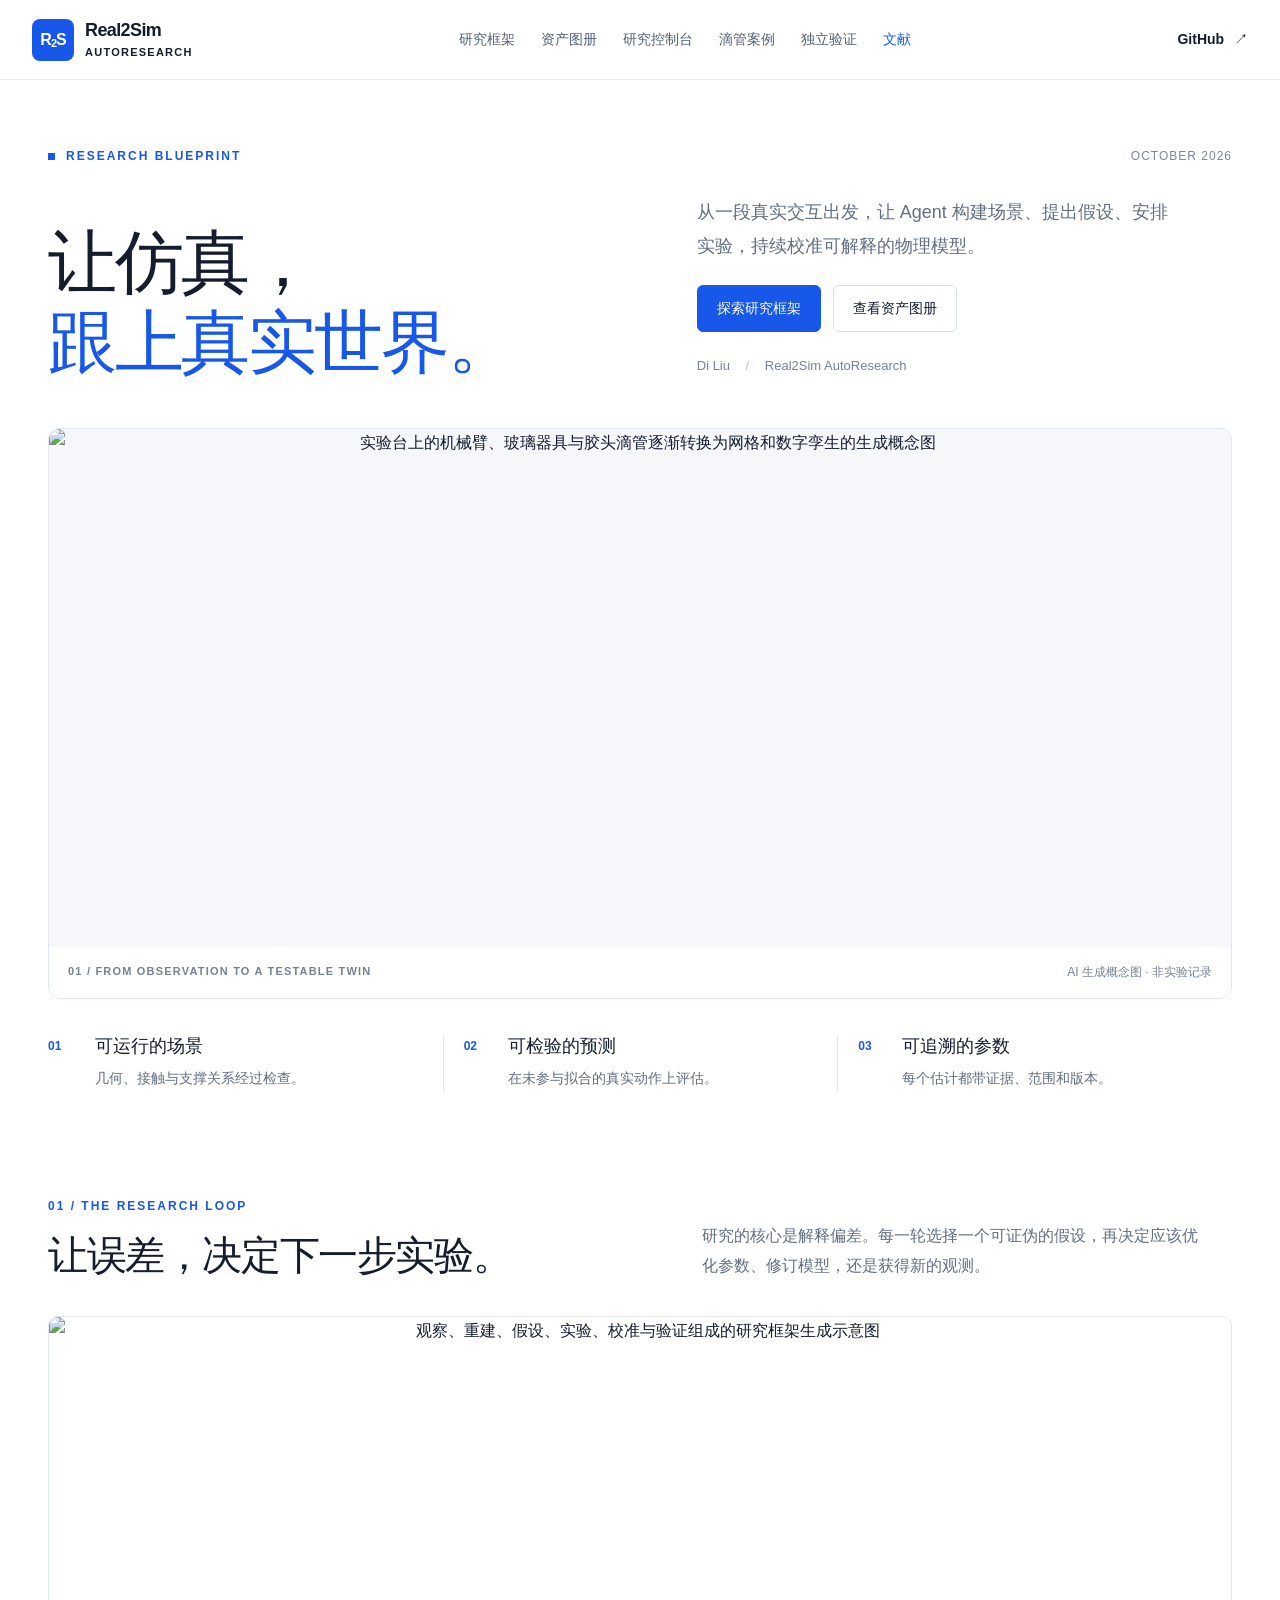
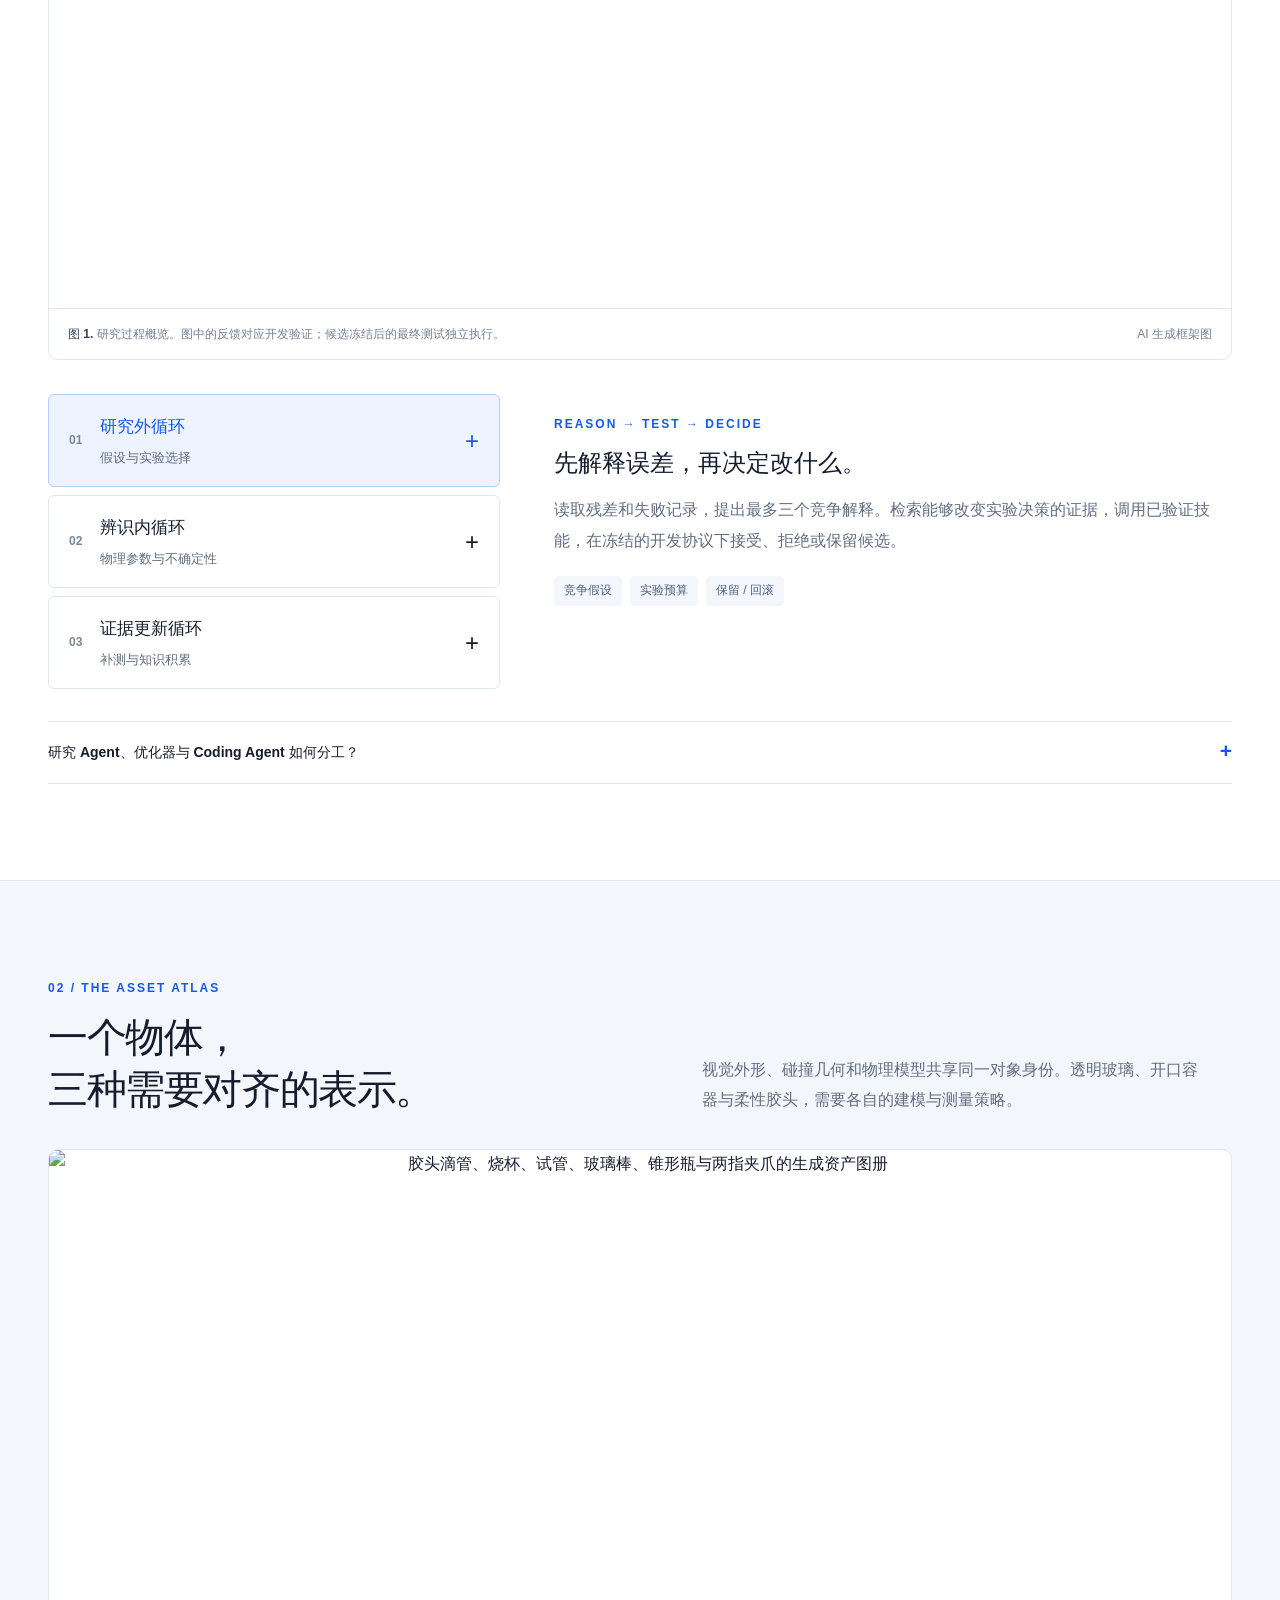
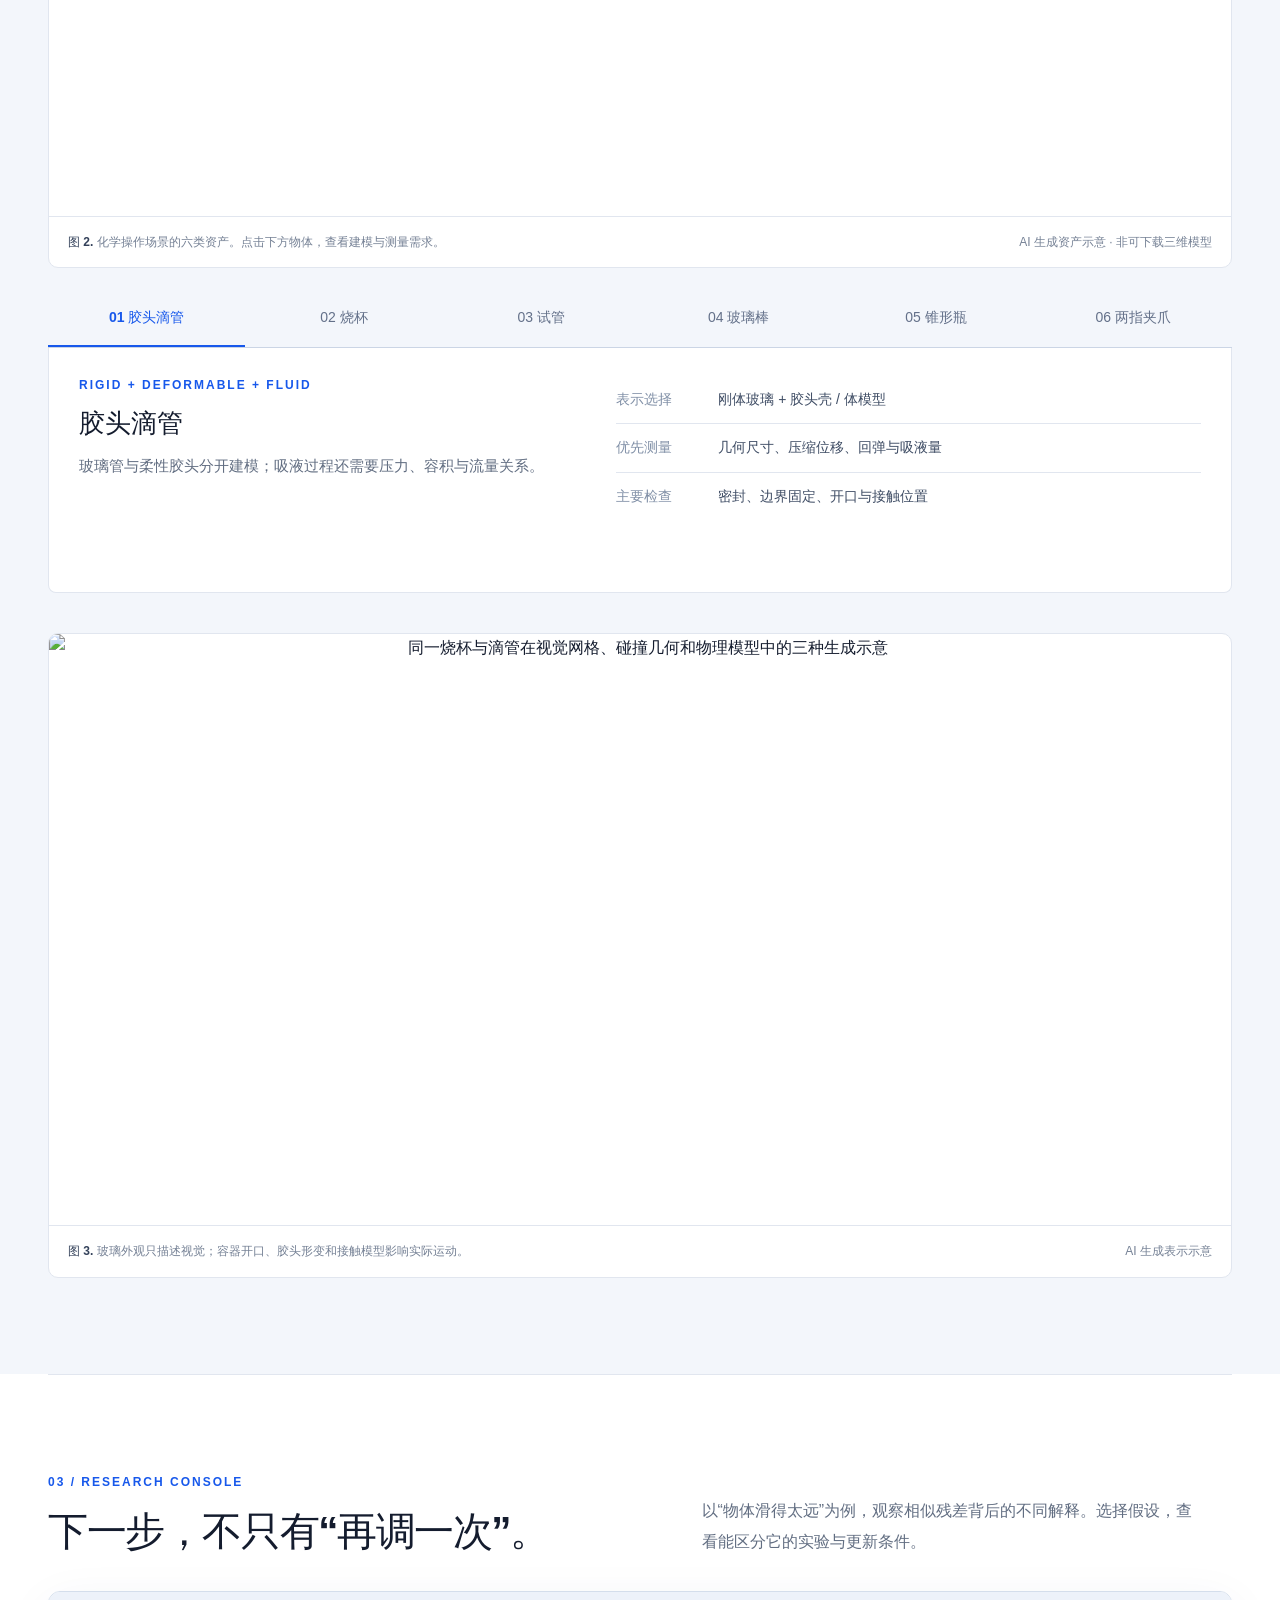
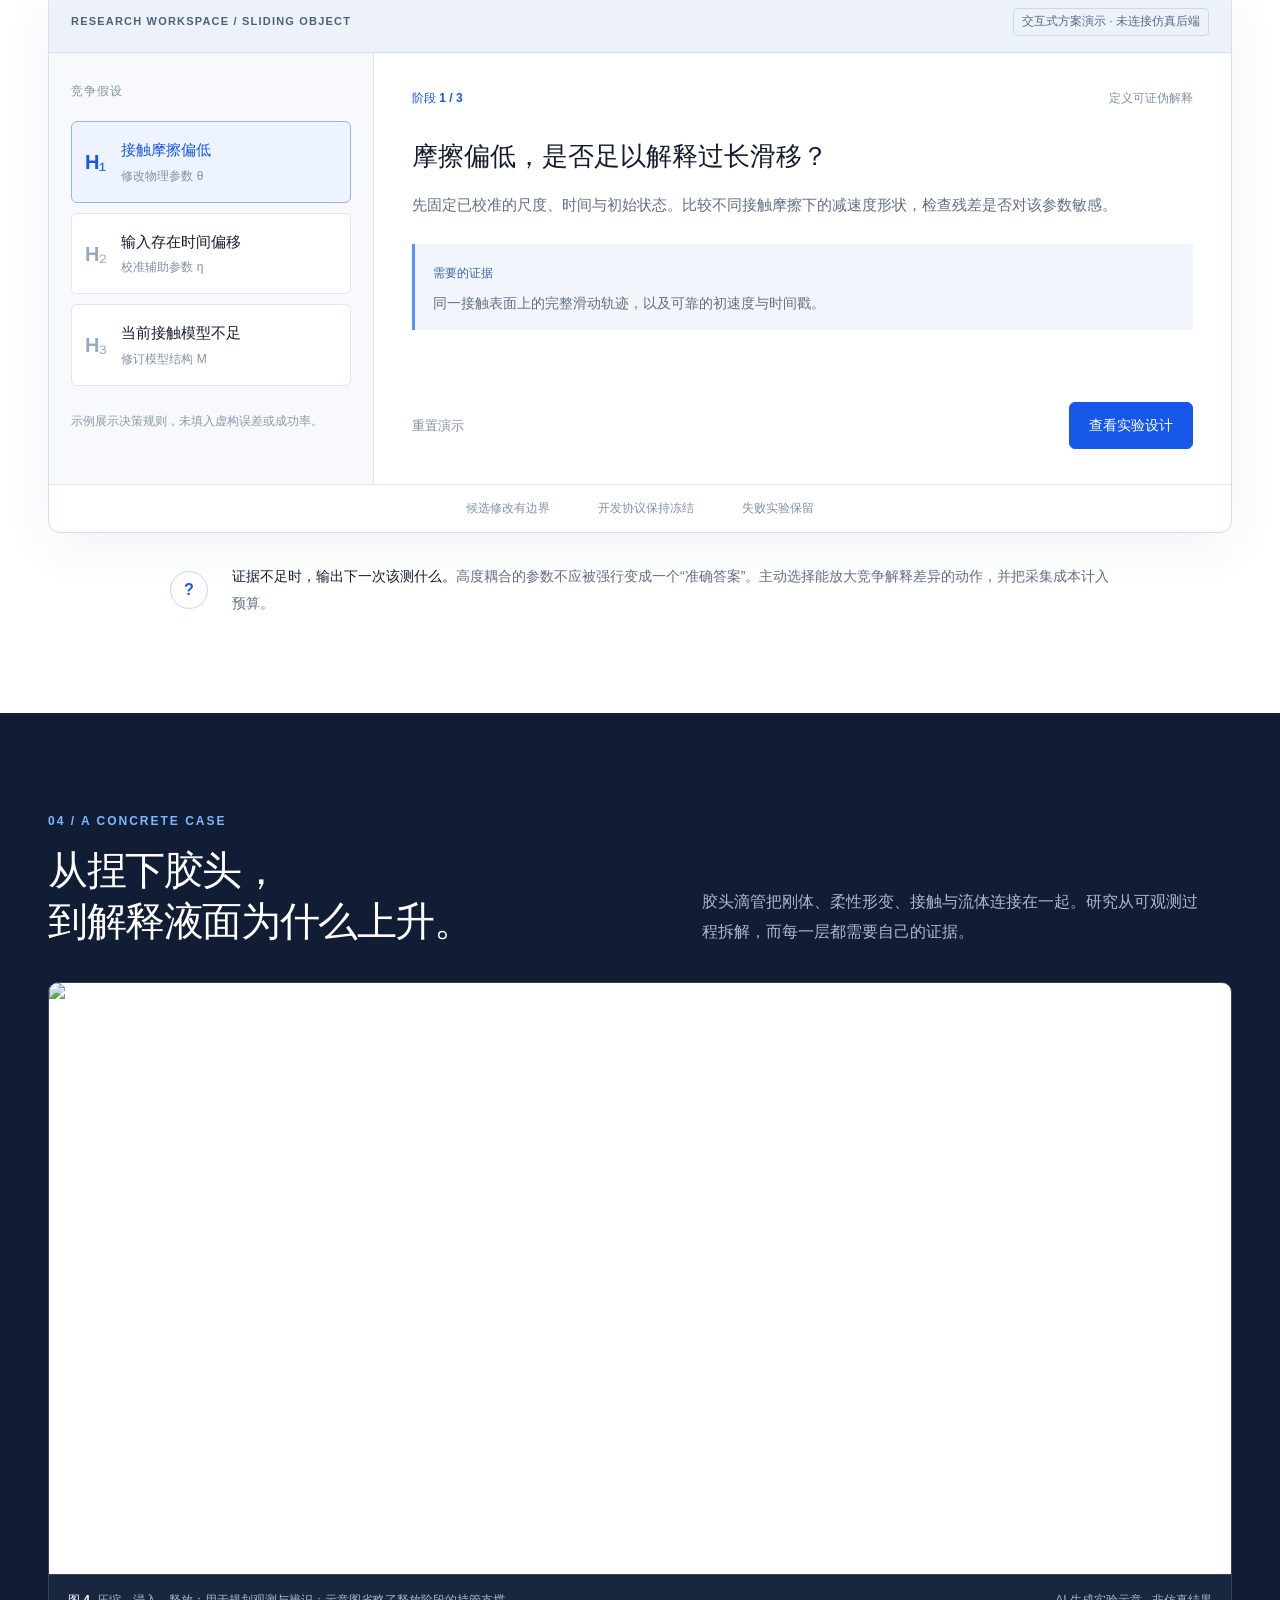
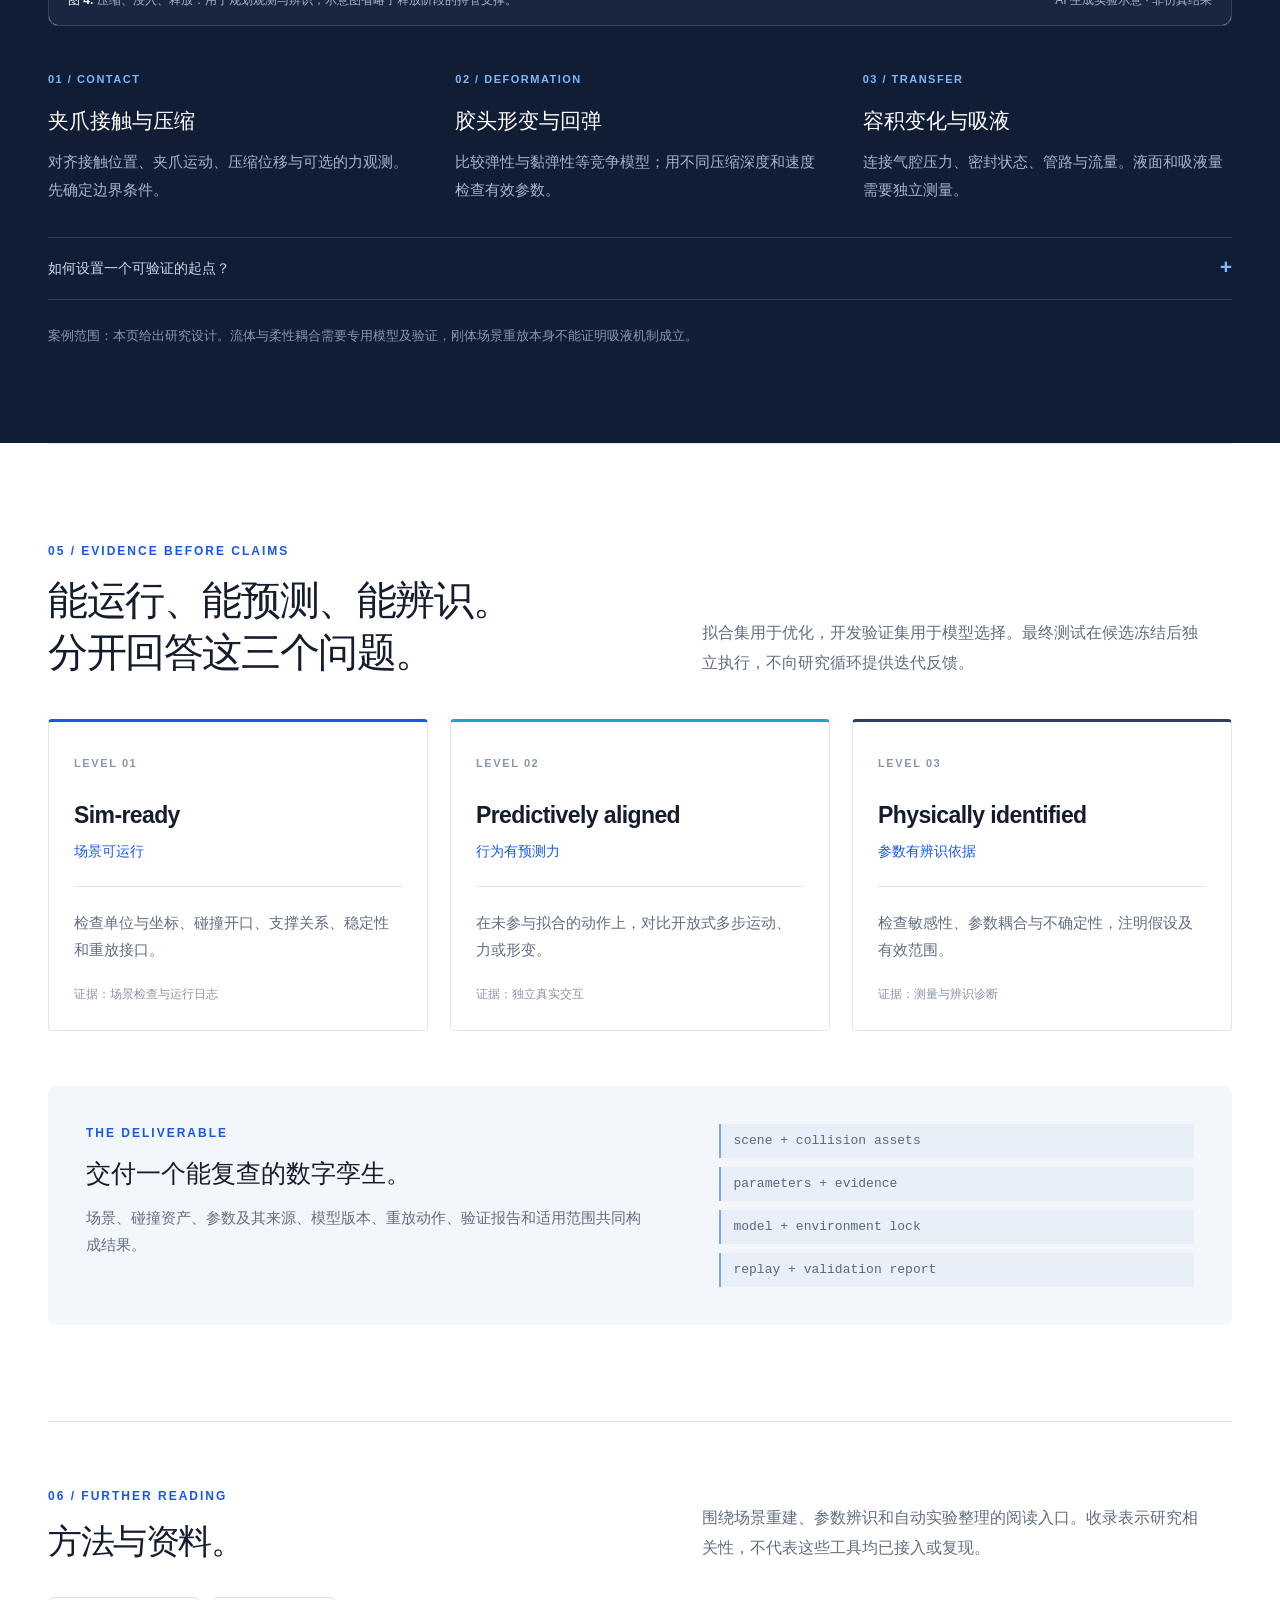
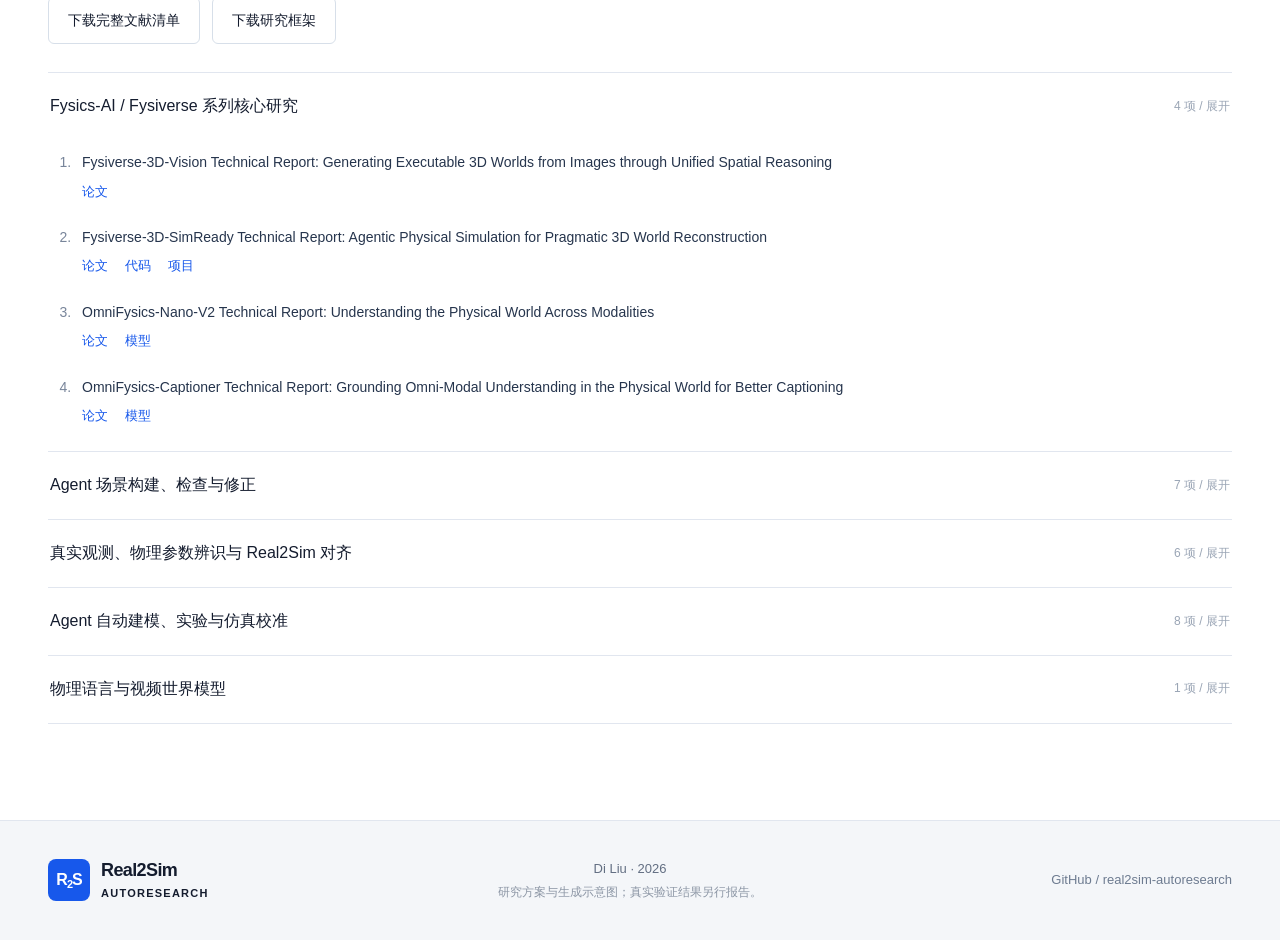
==== index.html @ 20476871 "Add image-led Real2Sim AutoResearch blog and Pages workflow" ====
<!doctype html>
<html lang="zh-CN">
<head>
  <meta charset="utf-8">
  <meta name="viewport" content="width=device-width,initial-scale=1">
  <meta name="description" content="Real2Sim AutoResearch：从真实观测构建可运行场景，以假设、实验与独立验证迭代校准物理模型。研究框架、资产图册与胶头滴管案例。">
  <meta name="theme-color" content="#1758eb">
  <title>Real2Sim AutoResearch · 让仿真跟上真实世界</title>
  <link rel="icon" type="image/svg+xml" href="data:image/svg+xml,%3Csvg xmlns='http://www.w3.org/2000/svg' viewBox='0 0 32 32'%3E%3Crect width='32' height='32' rx='8' fill='%231758eb'/%3E%3Cpath d='M8 23V9h9a5 5 0 0 1 0 10H8m9 0 7 5' fill='none' stroke='white' stroke-width='3'/%3E%3C/svg%3E">
  <link rel="stylesheet" href="styles.css">
  <script src="app.js" defer></script>
</head>
<body>
<a class="skip" href="#main">跳到正文</a>
<header class="site-header">
  <a class="brand" href="#top" aria-label="Real2Sim AutoResearch 首页"><span class="brand-mark">R<span>2</span>S</span><span>Real2Sim<span class="brand-sub">AutoResearch</span></span></a>
  <nav aria-label="主导航"><a href="#framework">研究框架</a><a href="#assets">资产图册</a><a href="#gui">研究控制台</a><a href="#pipette">滴管案例</a><a href="#validation">独立验证</a><a href="#references">文献</a></nav>
  <a class="github-link" href="https://github.com/liudi159/real2sim-autoresearch" target="_blank" rel="noopener noreferrer">GitHub <span aria-hidden="true">↗</span></a>
</header>
<main id="main">
<section class="hero wrap" id="top">
  <div class="eyebrow"><span class="small-square"></span> RESEARCH BLUEPRINT <span class="eyebrow-date">OCTOBER 2026</span></div>
  <div class="hero-heading"><h1>让仿真，<br><span>跟上真实世界。</span></h1><div class="hero-summary"><p>从一段真实交互出发，让 Agent 构建场景、提出假设、安排实验，持续校准可解释的物理模型。</p><div class="hero-actions"><a class="button primary" href="#framework">探索研究框架</a><a class="button secondary" href="#assets">查看资产图册</a></div><p class="byline">Di Liu <span>/</span> Real2Sim AutoResearch</p></div></div>
  <figure class="hero-figure zoomable"><button class="image-open" data-image="assets/hero.png" aria-label="放大真实场景到数字孪生概念图"><img src="assets/hero.png" width="1672" height="941" alt="实验台上的机械臂、玻璃器具与胶头滴管逐渐转换为网格和数字孪生的生成概念图" fetchpriority="high"></button><figcaption><span>01 / FROM OBSERVATION TO A TESTABLE TWIN</span><span>AI 生成概念图 · 非实验记录</span></figcaption></figure>
  <div class="outcomes"><div><span class="outcome-n">01</span><h3>可运行的场景</h3><p>几何、接触与支撑关系经过检查。</p></div><div><span class="outcome-n">02</span><h3>可检验的预测</h3><p>在未参与拟合的真实动作上评估。</p></div><div><span class="outcome-n">03</span><h3>可追溯的参数</h3><p>每个估计都带证据、范围和版本。</p></div></div>
</section>

<section class="section wrap" id="framework">
  <div class="section-heading"><div><div class="eyebrow">01 / THE RESEARCH LOOP</div><h2>让误差，决定下一步实验。</h2></div><p>研究的核心是解释偏差。每一轮选择一个可证伪的假设，再决定应该优化参数、修订模型，还是获得新的观测。</p></div>
  <figure class="figure zoomable"><button class="image-open" data-image="assets/framework.png" aria-label="放大 AutoResearch 研究框架图"><img src="assets/framework.png" width="1774" height="887" alt="观察、重建、假设、实验、校准与验证组成的研究框架生成示意图" loading="lazy"></button><figcaption><span><b>图 1.</b> 研究过程概览。图中的反馈对应开发验证；候选冻结后的最终测试独立执行。</span><span>AI 生成框架图</span></figcaption></figure>
  <div class="loop-layout"><div class="loop-list" role="tablist" aria-label="三种研究循环"><button id="loop-tab-research" role="tab" aria-selected="true" aria-controls="loop-panel" data-loop="research"><span>01</span><div>研究外循环<small>假设与实验选择</small></div><span class="tab-plus">+</span></button><button id="loop-tab-calibrate" role="tab" aria-selected="false" aria-controls="loop-panel" data-loop="calibrate" tabindex="-1"><span>02</span><div>辨识内循环<small>物理参数与不确定性</small></div><span class="tab-plus">+</span></button><button id="loop-tab-evidence" role="tab" aria-selected="false" aria-controls="loop-panel" data-loop="evidence" tabindex="-1"><span>03</span><div>证据更新循环<small>补测与知识积累</small></div><span class="tab-plus">+</span></button></div><div id="loop-panel" class="loop-panel" role="tabpanel" aria-labelledby="loop-tab-research" tabindex="0"><div class="eyebrow">REASON → TEST → DECIDE</div><h3>先解释误差，再决定改什么。</h3><p>读取残差和失败记录，提出最多三个竞争解释。检索能够改变实验决策的证据，调用已验证技能，在冻结的开发协议下接受、拒绝或保留候选。</p><div class="token-row"><span>竞争假设</span><span>实验预算</span><span>保留 / 回滚</span></div></div></div>
  <details class="technical"><summary>研究 Agent、优化器与 Coding Agent 如何分工？</summary><div class="technical-grid"><div><h4>研究 Agent</h4><p>诊断残差、检索依据、选择技能和补测动作，决定本轮研究问题。</p></div><div><h4>数值优化器</h4><p>在给定边界、损失与预算中评估候选参数，返回拟合与敏感性信息。</p></div><div><h4>Coding Agent</h4><p>为缺失技能或模型机制编写候选补丁，通过局部检查与回归后才进入实验。</p></div></div></details>
</section>

<section class="section tinted" id="assets"><div class="wrap">
  <div class="section-heading"><div><div class="eyebrow">02 / THE ASSET ATLAS</div><h2>一个物体，<br>三种需要对齐的表示。</h2></div><p>视觉外形、碰撞几何和物理模型共享同一对象身份。透明玻璃、开口容器与柔性胶头，需要各自的建模与测量策略。</p></div>
  <figure class="figure zoomable"><button class="image-open" data-image="assets/asset-atlas.png" aria-label="放大实验资产图册"><img src="assets/asset-atlas.png" width="1672" height="941" alt="胶头滴管、烧杯、试管、玻璃棒、锥形瓶与两指夹爪的生成资产图册" loading="lazy"></button><figcaption><span><b>图 2.</b> 化学操作场景的六类资产。点击下方物体，查看建模与测量需求。</span><span>AI 生成资产示意 · 非可下载三维模型</span></figcaption></figure>
  <div class="asset-selector" role="tablist" aria-label="资产类型"><button id="asset-tab-pipette" data-asset="pipette" role="tab" aria-selected="true" aria-controls="asset-detail">01 胶头滴管</button><button id="asset-tab-beaker" data-asset="beaker" role="tab" aria-selected="false" aria-controls="asset-detail" tabindex="-1">02 烧杯</button><button id="asset-tab-tube" data-asset="tube" role="tab" aria-selected="false" aria-controls="asset-detail" tabindex="-1">03 试管</button><button id="asset-tab-rod" data-asset="rod" role="tab" aria-selected="false" aria-controls="asset-detail" tabindex="-1">04 玻璃棒</button><button id="asset-tab-flask" data-asset="flask" role="tab" aria-selected="false" aria-controls="asset-detail" tabindex="-1">05 锥形瓶</button><button id="asset-tab-gripper" data-asset="gripper" role="tab" aria-selected="false" aria-controls="asset-detail" tabindex="-1">06 两指夹爪</button></div>
  <div id="asset-detail" role="tabpanel" aria-labelledby="asset-tab-pipette" class="asset-detail" tabindex="0"><div><div class="eyebrow">RIGID + DEFORMABLE + FLUID</div><h3>胶头滴管</h3><p>玻璃管与柔性胶头分开建模；吸液过程还需要压力、容积与流量关系。</p></div><dl><div><dt>表示选择</dt><dd>刚体玻璃 + 胶头壳 / 体模型</dd></div><div><dt>优先测量</dt><dd>几何尺寸、压缩位移、回弹与吸液量</dd></div><div><dt>主要检查</dt><dd>密封、边界固定、开口与接触位置</dd></div></dl></div>
  <figure class="figure representation zoomable"><button class="image-open" data-image="assets/representation.png" aria-label="放大视觉、碰撞和物理模型表示图"><img src="assets/representation.png" width="1774" height="887" alt="同一烧杯与滴管在视觉网格、碰撞几何和物理模型中的三种生成示意" loading="lazy"></button><figcaption><span><b>图 3.</b> 玻璃外观只描述视觉；容器开口、胶头形变和接触模型影响实际运动。</span><span>AI 生成表示示意</span></figcaption></figure>
</div></section>

<section class="section wrap" id="gui">
  <div class="section-heading"><div><div class="eyebrow">03 / RESEARCH CONSOLE</div><h2>下一步，不只有“再调一次”。</h2></div><p>以“物体滑得太远”为例，观察相似残差背后的不同解释。选择假设，查看能区分它的实验与更新条件。</p></div>
  <div class="console"><div class="console-bar"><span class="console-title">RESEARCH WORKSPACE / SLIDING OBJECT</span><span class="demo-tag">交互式方案演示 · 未连接仿真后端</span></div><div class="console-body"><aside class="hypothesis-list"><span class="label">竞争假设</span><button data-hypothesis="friction" aria-pressed="true"><span>H₁</span><div>接触摩擦偏低<small>修改物理参数 θ</small></div></button><button data-hypothesis="timing" aria-pressed="false"><span>H₂</span><div>输入存在时间偏移<small>校准辅助参数 η</small></div></button><button data-hypothesis="model" aria-pressed="false"><span>H₃</span><div>当前接触模型不足<small>修订模型结构 M</small></div></button><p class="console-footnote">示例展示决策规则，未填入虚构误差或成功率。</p></aside><div class="experiment-panel" aria-live="polite"><div class="step-indicator"><span id="stage-count">阶段 1 / 3</span><span id="stage-label">定义可证伪解释</span></div><h3 id="experiment-title">摩擦偏低，是否足以解释过长滑移？</h3><p id="experiment-description">先固定已校准的尺度、时间与初始状态。比较不同接触摩擦下的减速度形状，检查残差是否对该参数敏感。</p><div class="evidence-card"><span id="evidence-label">需要的证据</span><p id="evidence-text">同一接触表面上的完整滑动轨迹，以及可靠的初速度与时间戳。</p></div><div class="console-controls"><button id="reset-demo" class="text-button" type="button">重置演示</button><button id="next-stage" class="button primary" type="button">查看实验设计</button></div></div></div><div class="console-bottom"><span>候选修改有边界</span><span>开发协议保持冻结</span><span>失败实验保留</span></div></div>
  <div class="decision-note"><span class="note-index">?</span><p><b>证据不足时，输出下一次该测什么。</b>高度耦合的参数不应被强行变成一个“准确答案”。主动选择能放大竞争解释差异的动作，并把采集成本计入预算。</p></div>
</section>

<section class="section dark-section" id="pipette"><div class="wrap">
  <div class="section-heading"><div><div class="eyebrow">04 / A CONCRETE CASE</div><h2>从捏下胶头，<br>到解释液面为什么上升。</h2></div><p>胶头滴管把刚体、柔性形变、接触与流体连接在一起。研究从可观测过程拆解，而每一层都需要自己的证据。</p></div>
  <figure class="figure zoomable"><button class="image-open" data-image="assets/pipette-experiment.png" aria-label="放大胶头滴管吸液实验示意"><img src="assets/pipette-experiment.png" width="1774" height="887" alt="胶头滴管压缩、管尖浸入液体与释放吸液的三阶段生成示意图" loading="lazy"></button><figcaption><span><b>图 4.</b> 压缩、浸入、释放：用于规划观测与辨识；示意图省略了释放阶段的持管支撑。</span><span>AI 生成实验示意 · 非仿真结果</span></figcaption></figure>
  <div class="case-stages"><article><span>01 / CONTACT</span><h3>夹爪接触与压缩</h3><p>对齐接触位置、夹爪运动、压缩位移与可选的力观测。先确定边界条件。</p></article><article><span>02 / DEFORMATION</span><h3>胶头形变与回弹</h3><p>比较弹性与黏弹性等竞争模型；用不同压缩深度和速度检查有效参数。</p></article><article><span>03 / TRANSFER</span><h3>容积变化与吸液</h3><p>连接气腔压力、密封状态、管路与流量。液面和吸液量需要独立测量。</p></article></div>
  <details class="technical"><summary>如何设置一个可验证的起点？</summary><div class="technical-grid"><div><h4>先恢复结构</h4><p>由视频和实测尺寸建立玻璃管、胶头与容器；保留开口及装配关系。</p></div><div><h4>再分层辨识</h4><p>先测胶头压缩与回弹，再校准压力—容积—流量模型。仅有视频时标记无法辨识的量。</p></div><div><h4>最后检验迁移</h4><p>冻结候选后，更换压缩深度、释放速度或浸入条件，评估未见交互中的预测。</p></div></div></details>
  <p class="case-boundary">案例范围：本页给出研究设计。流体与柔性耦合需要专用模型及验证，刚体场景重放本身不能证明吸液机制成立。</p>
</div></section>

<section class="section wrap" id="validation"><div class="section-heading"><div><div class="eyebrow">05 / EVIDENCE BEFORE CLAIMS</div><h2>能运行、能预测、能辨识。<br>分开回答这三个问题。</h2></div><p>拟合集用于优化，开发验证集用于模型选择。最终测试在候选冻结后独立执行，不向研究循环提供迭代反馈。</p></div>
  <div class="validation-grid"><article><span class="level">LEVEL 01</span><h3>Sim-ready</h3><p class="level-cn">场景可运行</p><div class="level-rule"></div><p>检查单位与坐标、碰撞开口、支撑关系、稳定性和重放接口。</p><span class="evidence-type">证据：场景检查与运行日志</span></article><article><span class="level">LEVEL 02</span><h3>Predictively aligned</h3><p class="level-cn">行为有预测力</p><div class="level-rule"></div><p>在未参与拟合的动作上，对比开放式多步运动、力或形变。</p><span class="evidence-type">证据：独立真实交互</span></article><article><span class="level">LEVEL 03</span><h3>Physically identified</h3><p class="level-cn">参数有辨识依据</p><div class="level-rule"></div><p>检查敏感性、参数耦合与不确定性，注明假设及有效范围。</p><span class="evidence-type">证据：测量与辨识诊断</span></article></div>
  <div class="deliverable"><div><div class="eyebrow">THE DELIVERABLE</div><h3>交付一个能复查的数字孪生。</h3><p>场景、碰撞资产、参数及其来源、模型版本、重放动作、验证报告和适用范围共同构成结果。</p></div><div class="package-list"><span>scene + collision assets</span><span>parameters + evidence</span><span>model + environment lock</span><span>replay + validation report</span></div></div>
</section>

<section class="section references wrap" id="references"><div class="section-heading"><div><div class="eyebrow">06 / FURTHER READING</div><h2>方法与资料。</h2></div><p>围绕场景重建、参数辨识和自动实验整理的阅读入口。收录表示研究相关性，不代表这些工具均已接入或复现。</p></div><div class="reference-actions"><a class="button secondary" href="docs/references.txt" download>下载完整文献清单</a><a class="button secondary" href="docs/research-blueprint.md" download>下载研究框架</a></div><div id="reference-list"><details class="reference-group" open><summary>Fysics-AI / Fysiverse 系列核心研究<span>4 项 / 展开</span></summary><ol start="1"><li><div class="ref-title">Fysiverse-3D-Vision Technical Report: Generating Executable 3D Worlds from Images through Unified Spatial Reasoning</div><div class="ref-links"><a href="https://arxiv.org/abs/2609.25741" target="_blank" rel="noopener noreferrer">论文</a></div></li><li><div class="ref-title">Fysiverse-3D-SimReady Technical Report: Agentic Physical Simulation for Pragmatic 3D World Reconstruction</div><div class="ref-links"><a href="https://arxiv.org/abs/2609.31715" target="_blank" rel="noopener noreferrer">论文</a><a href="https://github.com/Fysics-AI/Fysiverse-3D-SimReady" target="_blank" rel="noopener noreferrer">代码</a><a href="https://fysics-ai.github.io/Fysiverse-3D-project-page/" target="_blank" rel="noopener noreferrer">项目</a></div></li><li><div class="ref-title">OmniFysics-Nano-V2 Technical Report: Understanding the Physical World Across Modalities</div><div class="ref-links"><a href="https://arxiv.org/abs/2609.25738" target="_blank" rel="noopener noreferrer">论文</a><a href="https://huggingface.co/Fysics-AI/OmniFysics-Nano-V2" target="_blank" rel="noopener noreferrer">模型</a></div></li><li><div class="ref-title">OmniFysics-Captioner Technical Report: Grounding Omni-Modal Understanding in the Physical World for Better Captioning</div><div class="ref-links"><a href="https://arxiv.org/abs/2609.31714" target="_blank" rel="noopener noreferrer">论文</a><a href="https://huggingface.co/Fysics-AI/OmniFysics-Captioner" target="_blank" rel="noopener noreferrer">模型</a></div></li></ol></details><details class="reference-group" ><summary>Agent 场景构建、检查与修正<span>7 项 / 展开</span></summary><ol start="5"><li><div class="ref-title">AWSM — Agentic World Simulation and Mapping（项目）</div><div class="ref-links"><a href="https://github.com/wentingw/AWSM" target="_blank" rel="noopener noreferrer">代码与项目说明</a></div><p class="ref-note">名称与链接沿用整理记录；尚未核验官方仓库内容。</p></li><li><div class="ref-title">AHa-3D: Agentic Tool Use for Real2Sim with GPT-6 Astra（项目）</div><div class="ref-links"><a href="https://kevinxu02.github.io/real2sim-indoor-site/" target="_blank" rel="noopener noreferrer">项目与技术说明</a><a href="https://kevinxu02.github.io/real2sim-indoor-site/#measurement" target="_blank" rel="noopener noreferrer">Measurement 专节</a></div></li><li><div class="ref-title">CoDimRecon: Agentic Reconstruction of Sim-Ready 3D Scenes with Deformable Curves, Surfaces, and Volumes</div><div class="ref-links"><a href="https://arxiv.org/abs/2609.36024" target="_blank" rel="noopener noreferrer">论文</a><a href="https://shuzhaoxie.github.io/CoDimRecon/" target="_blank" rel="noopener noreferrer">项目</a></div></li><li><div class="ref-title">Agentic Real2Sim: Physics-based World Modeling with Vision-Language Agents</div><div class="ref-links"><a href="https://arxiv.org/abs/2607.19190" target="_blank" rel="noopener noreferrer">论文</a><a href="https://agentic-real2sim.github.io/" target="_blank" rel="noopener noreferrer">项目</a><a href="https://github.com/agentic-real2sim/agentic_real2sim" target="_blank" rel="noopener noreferrer">代码</a></div></li><li><div class="ref-title">GS-Agent: Creating 4D Physical Worlds With Generative Simulation</div><div class="ref-links"><a href="https://arxiv.org/abs/2607.21522" target="_blank" rel="noopener noreferrer">论文</a><a href="https://umass-embodied-agi.github.io/gs-agent/" target="_blank" rel="noopener noreferrer">项目</a><a href="https://github.com/UMass-Embodied-AGI/gs-agent" target="_blank" rel="noopener noreferrer">代码</a></div></li><li><div class="ref-title">SceneSmith: Agentic Generation of Simulation-Ready Indoor Scenes</div><div class="ref-links"><a href="https://arxiv.org/abs/2602.09153" target="_blank" rel="noopener noreferrer">论文</a><a href="https://scenesmith.github.io/" target="_blank" rel="noopener noreferrer">项目</a><a href="https://github.com/nepfaff/scenesmith" target="_blank" rel="noopener noreferrer">代码</a></div></li><li><div class="ref-title">SimuScene: Simulation-Ready Compositional 3D Scene Reconstruction from a Single Image</div><div class="ref-links"><a href="https://arxiv.org/abs/2606.03994" target="_blank" rel="noopener noreferrer">论文</a></div></li></ol></details><details class="reference-group" ><summary>真实观测、物理参数辨识与 Real2Sim 对齐<span>6 项 / 展开</span></summary><ol start="12"><li><div class="ref-title">LLMPhy: Parameter-Identifiable Physical Reasoning Combining Large Language Models and Physics Engines</div><div class="ref-links"><a href="https://proceedings.mlr.press/v300/cherian26a.html" target="_blank" rel="noopener noreferrer">正式论文</a><a href="https://arxiv.org/abs/2411.08027" target="_blank" rel="noopener noreferrer">预印本</a><a href="https://github.com/merlresearch/llmphy" target="_blank" rel="noopener noreferrer">代码</a></div></li><li><div class="ref-title">TwinAligner: Visual-Dynamic Alignment Empowers Physics-aware Real2Sim2Real for Robotic Manipulation</div><div class="ref-links"><a href="https://arxiv.org/abs/2512.19390" target="_blank" rel="noopener noreferrer">论文</a><a href="https://github.com/TwinAligner/TwinAligner" target="_blank" rel="noopener noreferrer">代码</a></div></li><li><div class="ref-title">PhysTwin: Physics-Informed Reconstruction and Simulation of Deformable Objects from Videos</div><div class="ref-links"><a href="https://arxiv.org/abs/2503.17973" target="_blank" rel="noopener noreferrer">论文</a><a href="https://jianghanxiao.github.io/phystwin-web/" target="_blank" rel="noopener noreferrer">项目</a><a href="https://github.com/Jianghanxiao/PhysTwin" target="_blank" rel="noopener noreferrer">代码</a></div></li><li><div class="ref-title">Scalable Real2Sim: Physics-Aware Asset Generation Via Robotic Pick-and-Place Setups</div><div class="ref-links"><a href="https://arxiv.org/abs/2503.00370" target="_blank" rel="noopener noreferrer">论文</a><a href="https://scalable-real2sim.github.io/" target="_blank" rel="noopener noreferrer">项目</a><a href="https://github.com/nepfaff/scalable-real2sim" target="_blank" rel="noopener noreferrer">代码</a></div></li><li><div class="ref-title">RealSimLoop: Online Real-to-Sim Adaptation via Differentiable Reduced-Order Simulation with Vision Feedback</div><div class="ref-links"><a href="https://arxiv.org/abs/2609.09828" target="_blank" rel="noopener noreferrer">论文</a></div></li><li><div class="ref-title">Real2Sim via Active Perception with Behavior Trees Automatically Generated by VLMs</div><div class="ref-links"><a href="https://arxiv.org/abs/2601.08454" target="_blank" rel="noopener noreferrer">论文</a></div></li></ol></details><details class="reference-group" ><summary>Agent 自动建模、实验与仿真校准<span>8 项 / 展开</span></summary><ol start="18"><li><div class="ref-title">EMPIRIC: Experiment-Driven Learning of Residual World Models for Robot Planning</div><div class="ref-links"><a href="https://arxiv.org/abs/2609.35047" target="_blank" rel="noopener noreferrer">论文</a><a href="https://basisresearch.github.io/empiric/" target="_blank" rel="noopener noreferrer">项目</a><a href="https://github.com/BasisResearch/predicators" target="_blank" rel="noopener noreferrer">作者项目页所链接的代码仓库</a></div></li><li><div class="ref-title">CP-Agent: A Harness-Engineered Agent for Crystal Plasticity Simulation Workflows</div><div class="ref-links"><a href="https://arxiv.org/abs/2609.31790" target="_blank" rel="noopener noreferrer">论文</a><a href="https://github.com/samoalfred/harness-cp-agents" target="_blank" rel="noopener noreferrer">代码</a></div></li><li><div class="ref-title">Agentic TCAD Calibration Workflow for Oxide Semiconductor Transistors</div><div class="ref-links"><a href="https://arxiv.org/abs/2609.12184" target="_blank" rel="noopener noreferrer">论文</a><a href="https://gyulab.github.io/blog/2026/agentic-workflow-tcad/" target="_blank" rel="noopener noreferrer">作者工作流介绍</a></div></li><li><div class="ref-title">Battery-Sim-Agent: Leveraging LLM-Agent for Inverse Battery Parameter Estimation</div><div class="ref-links"><a href="https://arxiv.org/abs/2605.29560" target="_blank" rel="noopener noreferrer">论文</a><a href="https://github.com/opqrst-chen/Battery-Sim-Agent" target="_blank" rel="noopener noreferrer">代码</a></div></li><li><div class="ref-title">Agentic Calibration of Grey-Box Simulation Models: An LLM-Driven Alternative</div><div class="ref-links"><a href="https://arxiv.org/abs/2607.18308" target="_blank" rel="noopener noreferrer">论文</a></div></li><li><div class="ref-title">HydroAgent: Closing the Gap Between Frontier LLMs and Human Experts in Hydrologic Model Calibration via Simulator-Grounded RL</div><div class="ref-links"><a href="https://arxiv.org/abs/2605.17792" target="_blank" rel="noopener noreferrer">论文</a><a href="https://chrimerss.github.io/HydroAgent/" target="_blank" rel="noopener noreferrer">项目</a><a href="https://github.com/chrimerss/HydroAgent" target="_blank" rel="noopener noreferrer">代码</a></div></li><li><div class="ref-title">ASIA: an Autonomous System Identification Agent</div><div class="ref-links"><a href="https://arxiv.org/abs/2605.10480" target="_blank" rel="noopener noreferrer">论文</a><a href="https://github.com/dariopi/ASIA" target="_blank" rel="noopener noreferrer">代码</a></div></li><li><div class="ref-title">SimulCost: A Cost-Aware Benchmark and Toolkit for Automating Physics Simulations with LLMs</div><div class="ref-links"><a href="https://proceedings.mlr.press/v306/cao26g.html" target="_blank" rel="noopener noreferrer">正式论文</a><a href="https://arxiv.org/abs/2603.20253" target="_blank" rel="noopener noreferrer">预印本</a><a href="https://github.com/Rose-STL-Lab/SimulCost-Bench" target="_blank" rel="noopener noreferrer">代码</a></div></li></ol></details><details class="reference-group" ><summary>物理语言与视频世界模型<span>1 项 / 展开</span></summary><ol start="26"><li><div class="ref-title">Physis-Lang: Self-Evolving Language as a Physical Representation for Video World Model</div><div class="ref-links"><a href="https://arxiv.org/abs/2609.40358" target="_blank" rel="noopener noreferrer">论文</a><a href="https://physis-intelligence.github.io/physis-lang-web/" target="_blank" rel="noopener noreferrer">项目</a><a href="https://physis-intelligence.github.io/physis-lang-web/assets/Physis-Lang.pdf?v=20260929-r2" target="_blank" rel="noopener noreferrer">你提供的 PDF</a></div></li></ol></details></div><noscript><p>完整文献请查看<a href="docs/references.txt">纯文本清单</a>。</p></noscript></section>
</main>
<footer><div class="wrap footer-inner"><a class="brand" href="#top"><span class="brand-mark">R<span>2</span>S</span><span>Real2Sim<span class="brand-sub">AutoResearch</span></span></a><p>Di Liu · 2026<br><span>研究方案与生成示意图；真实验证结果另行报告。</span></p><a href="https://github.com/liudi159/real2sim-autoresearch" target="_blank" rel="noopener noreferrer">GitHub / real2sim-autoresearch</a></div></footer>
<dialog id="image-dialog" aria-label="查看大图"><button id="close-image" aria-label="关闭大图">关闭 ✕</button><img id="dialog-image" alt=""><p id="dialog-caption"></p></dialog>
</body>
</html>
---- styles.css ----
@charset "UTF-8";
:root{--blue:#1758eb;--ink:#141c2e;--muted:#626e82;--line:#e1e6ef;--paper:#fff;--light:#f3f6fb;--max:1184px;font-family:Inter,-apple-system,BlinkMacSystemFont,"Segoe UI","PingFang SC","Microsoft YaHei",sans-serif;color:var(--ink);background:var(--paper);font-synthesis:none}
*{box-sizing:border-box}html{scroll-behavior:smooth;scroll-padding-top:100px}body{margin:0;font-size:16px;line-height:1.8}button,a{-webkit-tap-highlight-color:transparent}a{color:var(--blue);text-decoration:none}button{font:inherit;cursor:pointer}button:focus-visible,a:focus-visible,summary:focus-visible{outline:3px solid #2c75ff;outline-offset:5px}button{color:inherit}img{display:block;width:100%;height:auto}h1,h2,h3,h4,p,figure{margin:0}h1,h2,h3,h4{line-height:1.28}p{color:var(--muted)}.wrap{max-width:var(--max);margin:auto;width:calc(100% - 64px)}.skip{position:fixed;left:12px;top:-100px;padding:12px;background:white;z-index:99}.skip:focus{top:12px}.site-header{height:80px;position:sticky;top:0;z-index:20;display:flex;align-items:center;justify-content:space-between;padding:0 max(32px,calc((100vw - 1320px)/2));border-bottom:1px solid var(--line);background:rgba(255,255,255,.96);backdrop-filter:blur(16px);gap:22px}.brand{display:flex;align-items:center;gap:11px;line-height:1.1;font-size:18px;font-weight:720;letter-spacing:-.6px;color:var(--ink);flex-shrink:0}.brand-mark{background:var(--blue);color:white;border-radius:8px;width:42px;height:42px;display:grid;grid-auto-flow:column;justify-content:center;align-items:center;font-size:16px;letter-spacing:-1px}.brand-mark span{font-size:11px;padding-top:7px}.brand-sub{display:block;font-size:11px;letter-spacing:1.25px;font-weight:550;margin-top:6px;text-transform:uppercase}.site-header nav{display:flex;gap:26px}.site-header nav a{font-size:14px;color:#526076;white-space:nowrap}.site-header nav a:hover,.site-header nav a.active{color:var(--blue)}.github-link{font-size:14px;font-weight:650;color:var(--ink);white-space:nowrap}.github-link span{margin-left:6px}.hero{padding-top:67px}.eyebrow{font-size:12px;line-height:1.5;font-weight:750;letter-spacing:2px;color:var(--blue);display:flex;align-items:center;gap:11px}.small-square{width:7px;height:7px;background:var(--blue)}.eyebrow-date{margin-left:auto;color:#7c8799;font-weight:500;letter-spacing:1px}.hero-heading{display:grid;grid-template-columns:1.1fr 1fr;gap:60px;align-items:end;margin:30px 0 46px}h1{font-size:clamp(40px,5.4vw,70px);letter-spacing:-2.4px;font-weight:760;line-height:1.16}h1 span{color:var(--blue)}.hero-summary{max-width:480px;padding-bottom:3px}.hero-summary>p{font-size:18px;line-height:1.9}.hero-actions{display:flex;gap:12px;margin:22px 0}.button{display:inline-flex;align-items:center;justify-content:center;font-size:14px;font-weight:650;line-height:1.5;padding:12px 19px;min-height:46px;border-radius:6px;border:1px solid transparent;transition:background .15s,transform .15s;text-align:center}.button:hover{transform:translateY(-1px)}.primary{background:var(--blue);color:white;border-color:var(--blue)}.primary:hover{background:#1048c5}.secondary{background:white;border-color:#d7dfe9;color:var(--ink)}.secondary:hover{background:#edf3ff}.hero-summary .byline{font-size:13px;color:#778296}.byline span{padding:0 12px;color:#b6c0ce}.hero-figure{border-radius:12px;overflow:hidden;border:1px solid var(--line);background:#f5f7fa}.image-open{padding:0;border:0;background:none;width:100%;display:block;cursor:zoom-in}.hero-figure img{aspect-ratio:2.28/1;object-fit:cover;object-position:50% 52%}.hero-figure figcaption{background:white}.hero-figure figcaption,.figure figcaption{display:flex;gap:22px;justify-content:space-between;padding:15px 19px;font-size:12px;line-height:1.7;color:#758195}.hero-figure figcaption span:first-child{letter-spacing:1.2px;font-size:11px;font-weight:700}.hero-figure figcaption span:last-child,.figure figcaption span:last-child{white-space:nowrap}.outcomes{display:grid;grid-template-columns:repeat(3,1fr);padding:36px 0 8px}.outcomes>div{position:relative;padding:0 28px 0 47px}.outcomes>div+div{border-left:1px solid var(--line)}.outcome-n{position:absolute;left:0;top:1px;font-size:12px;color:var(--blue);font-weight:700}.outcomes>div+div .outcome-n{left:20px}.outcomes>div+div{padding-left:64px}.outcomes h3{font-size:18px;margin-bottom:8px}.outcomes p{font-size:14px}.section{padding-top:98px;padding-bottom:96px;scroll-margin-top:0}.section+.section{border-top:1px solid var(--line)}.section-heading{display:grid;grid-template-columns:1.1fr 1fr;gap:70px;align-items:end;margin-bottom:34px}.section-heading h2{font-size:clamp(28px,3.15vw,42px);letter-spacing:-1.4px;font-weight:700;margin-top:15px}.section-heading>p{font-size:16px;line-height:1.9;max-width:500px}.figure{border:1px solid var(--line);border-radius:10px;overflow:hidden;background:white}.figure img{width:100%;max-height:780px;object-fit:contain}.figure figcaption{border-top:1px solid var(--line);text-align:left}.figure figcaption b{color:#33415a}.loop-layout{display:grid;grid-template-columns:.8fr 1.2fr;gap:54px;margin-top:34px}.loop-list{display:grid;gap:8px;align-content:start}.loop-list button{display:flex;align-items:center;gap:18px;padding:17px 20px;text-align:left;background:white;border:1px solid var(--line);border-radius:6px;font-size:17px;font-weight:650}.loop-list button>span:first-child{font-size:12px;font-weight:700;color:#7a899f}.loop-list small{display:block;font-size:13px;font-weight:400;color:var(--muted);margin-top:3px}.loop-list button[aria-selected=true]{background:#edf3ff;border-color:#b6cdff;color:var(--blue)}.tab-plus{margin-left:auto;font-weight:400;font-size:24px}.loop-panel{padding:21px 0}.loop-panel h3{font-size:24px;margin:15px 0}.loop-panel p{line-height:1.95}.token-row{display:flex;flex-wrap:wrap;gap:8px;margin-top:20px}.token-row span{font-size:12px;background:var(--light);border-radius:4px;padding:4px 10px;color:#4e617f}.technical{border-top:1px solid var(--line);border-bottom:1px solid var(--line);margin-top:32px}.technical summary{font-size:14px;cursor:pointer;padding:18px 0;font-weight:600;list-style:none;display:flex;justify-content:space-between;gap:20px}.technical summary:after{content:'+';color:var(--blue);font-size:21px;line-height:1}.technical[open] summary:after{content:'−'}.technical-grid{display:grid;grid-template-columns:repeat(3,1fr);gap:30px;padding:4px 0 25px}.technical-grid h4{font-size:16px;margin-bottom:10px}.technical-grid p{font-size:14px;line-height:1.85}.tinted{background:var(--light)}.asset-selector{display:grid;grid-template-columns:repeat(6,1fr);gap:0;margin-top:22px;border-bottom:1px solid #cbd5e5}.asset-selector button{border:0;border-bottom:2px solid transparent;background:transparent;padding:15px 7px;color:#637089;font-size:14px}.asset-selector button[aria-selected=true]{border-bottom-color:var(--blue);color:var(--blue);font-weight:700}.asset-detail{display:grid;grid-template-columns:1fr 1.2fr;gap:50px;padding:28px 30px;background:white;border:1px solid var(--line);border-top:0;border-radius:0 0 8px 8px;min-height:245px}.asset-detail h3{font-size:26px;margin:13px 0 12px}.asset-detail p{font-size:15px}.asset-detail dl{margin:0}.asset-detail dl>div{display:grid;grid-template-columns:84px 1fr;padding:11px 0;font-size:14px;border-bottom:1px solid var(--line);gap:18px}.asset-detail dl>div:last-child{border:0}.asset-detail dt{color:#8190a7}.asset-detail dd{margin:0;color:#3e4c64}.representation{margin-top:40px}.console{border:1px solid #d4deec;border-radius:12px;overflow:hidden;box-shadow:0 14px 50px #193b7110}.console-bar{display:flex;align-items:center;justify-content:space-between;gap:20px;background:#edf2fa;border-bottom:1px solid #d4deec;padding:16px 22px}.console-title{font-size:11px;font-weight:700;letter-spacing:1.2px;color:#4e607b}.demo-tag{font-size:12px;color:#586a83;border:1px solid #cdd8e7;padding:2px 8px;border-radius:4px}.console-body{display:grid;grid-template-columns:325px 1fr}.hypothesis-list{padding:28px 22px;background:#f7f9fc;border-right:1px solid var(--line);display:flex;flex-direction:column;gap:10px}.label{font-size:12px;color:#8190a5;letter-spacing:1px;margin-bottom:9px}.hypothesis-list button{display:flex;align-items:center;text-align:left;gap:15px;padding:17px 13px;background:white;border:1px solid var(--line);border-radius:6px;font-size:15px;font-weight:550;line-height:1.5}.hypothesis-list button>span{font-size:20px;font-weight:600;color:#9ba9be}.hypothesis-list button small{display:block;font-size:12px;color:#8491a5;font-weight:400;margin-top:5px}.hypothesis-list button[aria-pressed=true]{background:#edf3ff;border-color:#92b6ff;color:var(--blue)}.hypothesis-list button[aria-pressed=true]>span{color:var(--blue)}.hypothesis-list .console-footnote{font-size:12px;margin-top:15px;color:#8b97a9;line-height:1.8}.experiment-panel{padding:35px 38px;min-height:431px;display:flex;flex-direction:column}.step-indicator{display:flex;justify-content:space-between;font-size:12px;color:#8190a6;gap:14px}.step-indicator span:first-child{color:var(--blue);font-weight:650}.experiment-panel h3{font-size:26px;line-height:1.5;margin:28px 0 15px}.experiment-panel>p{font-size:15px;line-height:1.9}.evidence-card{border-left:3px solid #5490ff;background:#f2f6fc;padding:14px 18px;margin:24px 0}.evidence-card>span{font-size:12px;font-weight:700;color:#3a649f}.evidence-card p{font-size:14px;line-height:1.8;margin-top:4px}.console-controls{display:flex;justify-content:space-between;align-items:center;gap:14px;margin-top:auto}.text-button{border:0;background:transparent;color:#8390a3;font-size:13px;padding:10px 0}.console-bottom{display:flex;justify-content:center;gap:48px;border-top:1px solid var(--line);padding:13px 20px;font-size:12px;color:#8591a4}.decision-note{display:flex;align-items:center;gap:24px;margin:30px auto 0;max-width:940px}.note-index{display:flex;justify-content:center;align-items:center;width:38px;height:38px;border:1px solid #c6d7f4;border-radius:50%;color:var(--blue);font-weight:700;flex-shrink:0}.decision-note p{font-size:14px;line-height:1.9}.decision-note b{color:var(--ink)}.dark-section{background:#111d34;color:#fff;border-color:#111d34!important}.dark-section .eyebrow{color:#7eb6ff}.dark-section .section-heading p{color:#acb9cd}.dark-section .figure{border-color:#33415a}.dark-section .figure figcaption{background:#18273f;color:#a4b5cf;border-color:#33415a}.dark-section .figure figcaption b{color:white}.case-stages{display:grid;grid-template-columns:repeat(3,1fr);gap:38px;margin-top:38px}.case-stages article>span{font-size:11px;letter-spacing:1.5px;color:#7eb6ff;font-weight:650}.case-stages h3{font-size:21px;margin:15px 0 13px}.case-stages p{font-size:15px;color:#a4b5cf;line-height:1.9}.dark-section .technical{border-color:#34415a}.dark-section .technical summary{color:#cdd8ea}.dark-section .technical p{color:#a4b5cf}.dark-section .technical summary:after{color:#7eb6ff}.case-boundary{font-size:13px;color:#8496b1;margin-top:24px}.validation-grid{display:grid;grid-template-columns:repeat(3,1fr);gap:22px;margin-top:40px}.validation-grid article{border:1px solid var(--line);border-top:3px solid #1758eb;border-radius:4px;padding:26px 25px 24px}.validation-grid article:nth-child(2){border-top-color:#19a7ce}.validation-grid article:nth-child(3){border-top-color:#303d5c}.level{font-size:11px;letter-spacing:1.6px;font-weight:700;color:#8a97ab}.validation-grid h3{font-size:23px;margin:25px 0 8px;letter-spacing:-.6px}.level-cn{font-size:14px;color:var(--blue);font-weight:550}.level-rule{height:1px;background:var(--line);margin:22px 0}.validation-grid article>p:not(.level-cn){font-size:15px}.evidence-type{display:block;margin-top:21px;font-size:12px;color:#8b96a7}.deliverable{display:grid;grid-template-columns:1.2fr 1fr;gap:64px;margin-top:55px;background:#f3f6fb;border-radius:8px;padding:38px}.deliverable h3{font-size:25px;margin:15px 0}.deliverable p{font-size:15px}.package-list{display:grid;grid-template-columns:1fr;gap:9px;align-content:center}.package-list span{font:13px/1.7 ui-monospace,SFMono-Regular,Consolas,monospace;padding:6px 12px;border-left:2px solid #7aa2ff;color:#566983;background:#e9eff9}.references{padding-top:65px}.references .section-heading h2{font-size:34px}.reference-actions{display:flex;gap:12px;margin:0 0 28px}.reference-group{border-top:1px solid var(--line)}.reference-group:last-child{border-bottom:1px solid var(--line)}.reference-group summary{padding:19px 2px;cursor:pointer;font-size:16px;display:flex;align-items:center;justify-content:space-between;list-style:none;gap:20px}.reference-group summary>span{font-size:12px;color:#9aa5b5}.reference-group ol{padding:0 0 12px 27px;margin:0}.reference-group li{padding:10px 0 12px 7px;font-size:14px;color:#78859a}.ref-title{color:#26354d;font-size:14px;line-height:1.6;margin-bottom:6px}.ref-links{display:flex;gap:17px;flex-wrap:wrap;font-size:13px}.ref-note{font-size:12px;color:#8996a9;margin-top:5px}footer{background:#f4f6f9;border-top:1px solid var(--line);padding:36px 0}.footer-inner{display:flex;justify-content:space-between;align-items:center;gap:30px}.footer-inner p{font-size:13px;text-align:center}.footer-inner p span{font-size:12px;color:#8c96a5}.footer-inner>a:last-child{font-size:13px;color:#6d7b90}dialog{border:0;padding:54px 22px 18px;border-radius:10px;background:#fff;max-width:min(1400px,96vw);max-height:96vh;box-shadow:0 24px 120px #0004}dialog::backdrop{background:#081326d9}dialog img{max-width:100%;max-height:78vh;object-fit:contain}dialog>button{position:absolute;right:18px;top:12px;border:1px solid var(--line);background:white;border-radius:5px;font-size:13px;padding:5px 12px}dialog p{font-size:12px;text-align:center;margin-top:10px}
@media(min-width:1500px){.hero{padding-top:84px}}@media(max-width:1120px){.site-header nav{gap:17px}.site-header{padding:0 24px}.brand{font-size:16px}.site-header nav a{font-size:13px}.hero-heading,.section-heading{gap:36px}.hero-summary>p{font-size:16px}.console-body{grid-template-columns:290px 1fr}.experiment-panel{padding:28px}.validation-grid h3{font-size:20px}.outcomes p{font-size:13px}}@media(max-width:900px){.site-header nav a:nth-child(4),.site-header nav a:nth-child(5){display:none}.hero-heading{grid-template-columns:1fr;gap:25px}.hero-summary{max-width:600px}.hero-summary>p{max-width:570px}.hero-actions{margin:19px 0 12px}.hero-heading{margin-bottom:30px}h1{font-size:60px}.hero-summary .byline{font-size:12px}.section-heading{grid-template-columns:1fr;gap:22px}.section-heading>p{max-width:720px}.loop-layout{gap:30px}.asset-selector{grid-template-columns:repeat(3,1fr)}.asset-detail{gap:24px;padding:26px}.console-bar{flex-direction:column;align-items:flex-start;gap:8px}.experiment-panel h3{font-size:23px}.console-bottom{gap:24px}.validation-grid{gap:12px}.validation-grid article{padding:23px 18px}.validation-grid h3{font-size:19px;overflow-wrap:anywhere}.deliverable{gap:30px;padding:30px}.figure figcaption{flex-direction:column;gap:3px}.figure figcaption span:last-child{white-space:normal}.case-stages{gap:24px}}
@media(max-width:640px){html{scroll-padding-top:116px}.wrap{width:calc(100% - 36px)}.site-header{height:auto;min-height:100px;padding:13px 18px 0;flex-wrap:wrap;gap:12px}.site-header .brand{order:0}.brand-mark{width:35px;height:35px}.github-link{order:1;font-size:13px}.site-header nav{order:2;width:100%;gap:25px;overflow:auto;padding:0 0 10px;scrollbar-width:none;justify-content:space-between}.site-header nav a{font-size:12px}.brand-sub{font-size:10px}.hero{padding-top:38px}.eyebrow{font-size:10px;letter-spacing:1.7px}.eyebrow-date{font-size:9px;letter-spacing:.7px}.hero-heading{margin-top:25px;gap:22px}h1{font-size:45px;letter-spacing:-1.8px}.hero-summary>p{font-size:16px}.hero-actions{gap:10px}.button{font-size:13px;padding:11px 15px}.hero-figure{border-radius:8px}.hero-figure img{aspect-ratio:1.55/1;object-fit:cover}.hero-figure figcaption{padding:11px;flex-direction:column;gap:2px}.hero-figure figcaption span:first-child{font-size:9px;letter-spacing:.8px}.hero-figure figcaption span:last-child{font-size:10px}.outcomes{grid-template-columns:1fr;padding:16px 0 0}.outcomes>div,.outcomes>div+div{padding:18px 0 18px 39px;border-left:0;border-bottom:1px solid var(--line)}.outcomes>div+div .outcome-n,.outcome-n{left:0;top:20px}.outcomes h3{font-size:17px;margin-bottom:4px}.outcomes p{font-size:13px}.section{padding:56px 0}.section-heading{gap:19px;margin-bottom:26px}.section-heading h2{font-size:29px;letter-spacing:-1px}.section-heading>p{font-size:15px;line-height:1.9}.figure{border-radius:7px}.figure figcaption{padding:11px 13px;font-size:11px;gap:4px}.loop-layout{grid-template-columns:1fr;gap:14px;margin-top:24px}.loop-list{grid-template-columns:repeat(3,1fr);gap:6px}.loop-list button{display:block;padding:12px 8px;font-size:13px;text-align:left}.loop-list button>span:first-child{display:block;margin-bottom:6px;font-size:11px}.loop-list small{display:none}.tab-plus{display:none}.loop-panel{padding:16px 4px}.loop-panel h3{font-size:22px}.loop-panel p{font-size:15px}.technical-grid{grid-template-columns:1fr;gap:23px}.technical summary{font-size:14px;align-items:center}.asset-selector button{font-size:12px;padding:13px 4px}.asset-detail{grid-template-columns:1fr;gap:18px;padding:25px 20px;min-height:380px}.asset-detail h3{font-size:24px}.asset-detail dl>div{font-size:13px;gap:9px;grid-template-columns:70px 1fr}.representation{margin-top:28px}.console-bar{padding:14px}.console-title{font-size:9px;letter-spacing:.7px}.demo-tag{font-size:10px}.console-body{grid-template-columns:1fr}.hypothesis-list{border-right:0;border-bottom:1px solid var(--line);padding:18px 14px;display:grid;grid-template-columns:repeat(3,1fr);gap:6px}.hypothesis-list>.label{grid-column:1/-1;margin-bottom:3px}.hypothesis-list button{display:block;padding:11px 8px;font-size:12px;line-height:1.6}.hypothesis-list button>span{display:block;font-size:17px;margin-bottom:4px}.hypothesis-list button small{display:none}.hypothesis-list .console-footnote{display:none}.experiment-panel{padding:24px 20px;min-height:430px}.experiment-panel h3{font-size:22px;margin-top:21px}.step-indicator{font-size:10px}.experiment-panel>p{font-size:14px}.evidence-card p{font-size:13px}.console-bottom{font-size:9px;gap:13px;padding:12px 8px}.decision-note{align-items:flex-start;gap:14px}.decision-note p{font-size:13px}.case-stages{grid-template-columns:1fr;gap:27px;margin-top:28px}.case-stages h3{margin:9px 0 10px}.case-stages p{font-size:14px}.case-boundary{font-size:12px}.validation-grid{grid-template-columns:1fr;gap:16px;margin-top:25px}.validation-grid article{padding:25px}.validation-grid h3{font-size:23px;margin-top:17px}.level-rule{margin:18px 0}.deliverable{grid-template-columns:1fr;gap:24px;padding:26px;margin-top:28px}.deliverable h3{font-size:23px}.references .section-heading h2{font-size:29px}.reference-actions{gap:8px;flex-wrap:wrap}.reference-actions .button{font-size:12px}.reference-group summary{font-size:14px}.reference-group ol{padding-left:23px}.ref-title{font-size:13px}.footer-inner{flex-direction:column;align-items:flex-start;gap:24px}.footer-inner p{text-align:left}.footer-inner .brand{font-size:17px}dialog{padding:52px 10px 15px}dialog img{max-height:75vh}}
@media(prefers-reduced-motion:reduce){html{scroll-behavior:auto}*{transition:none!important}}
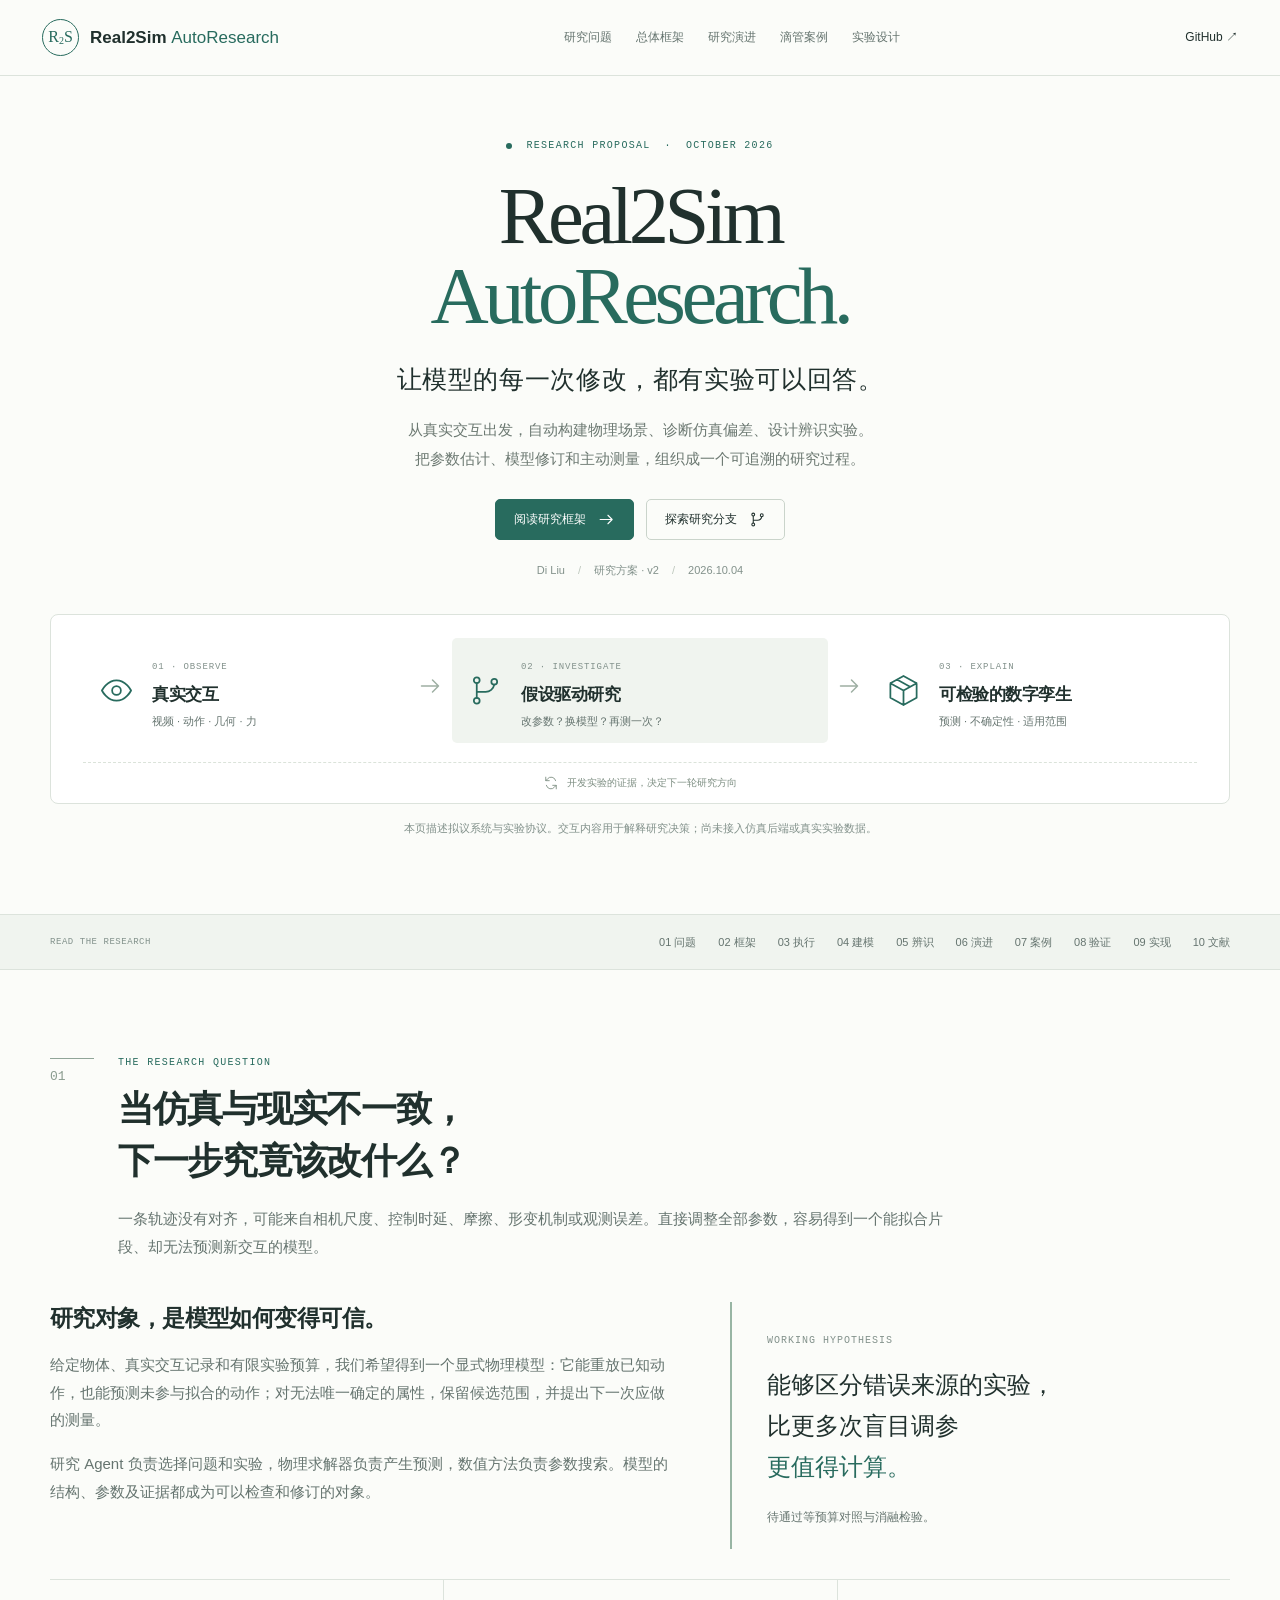
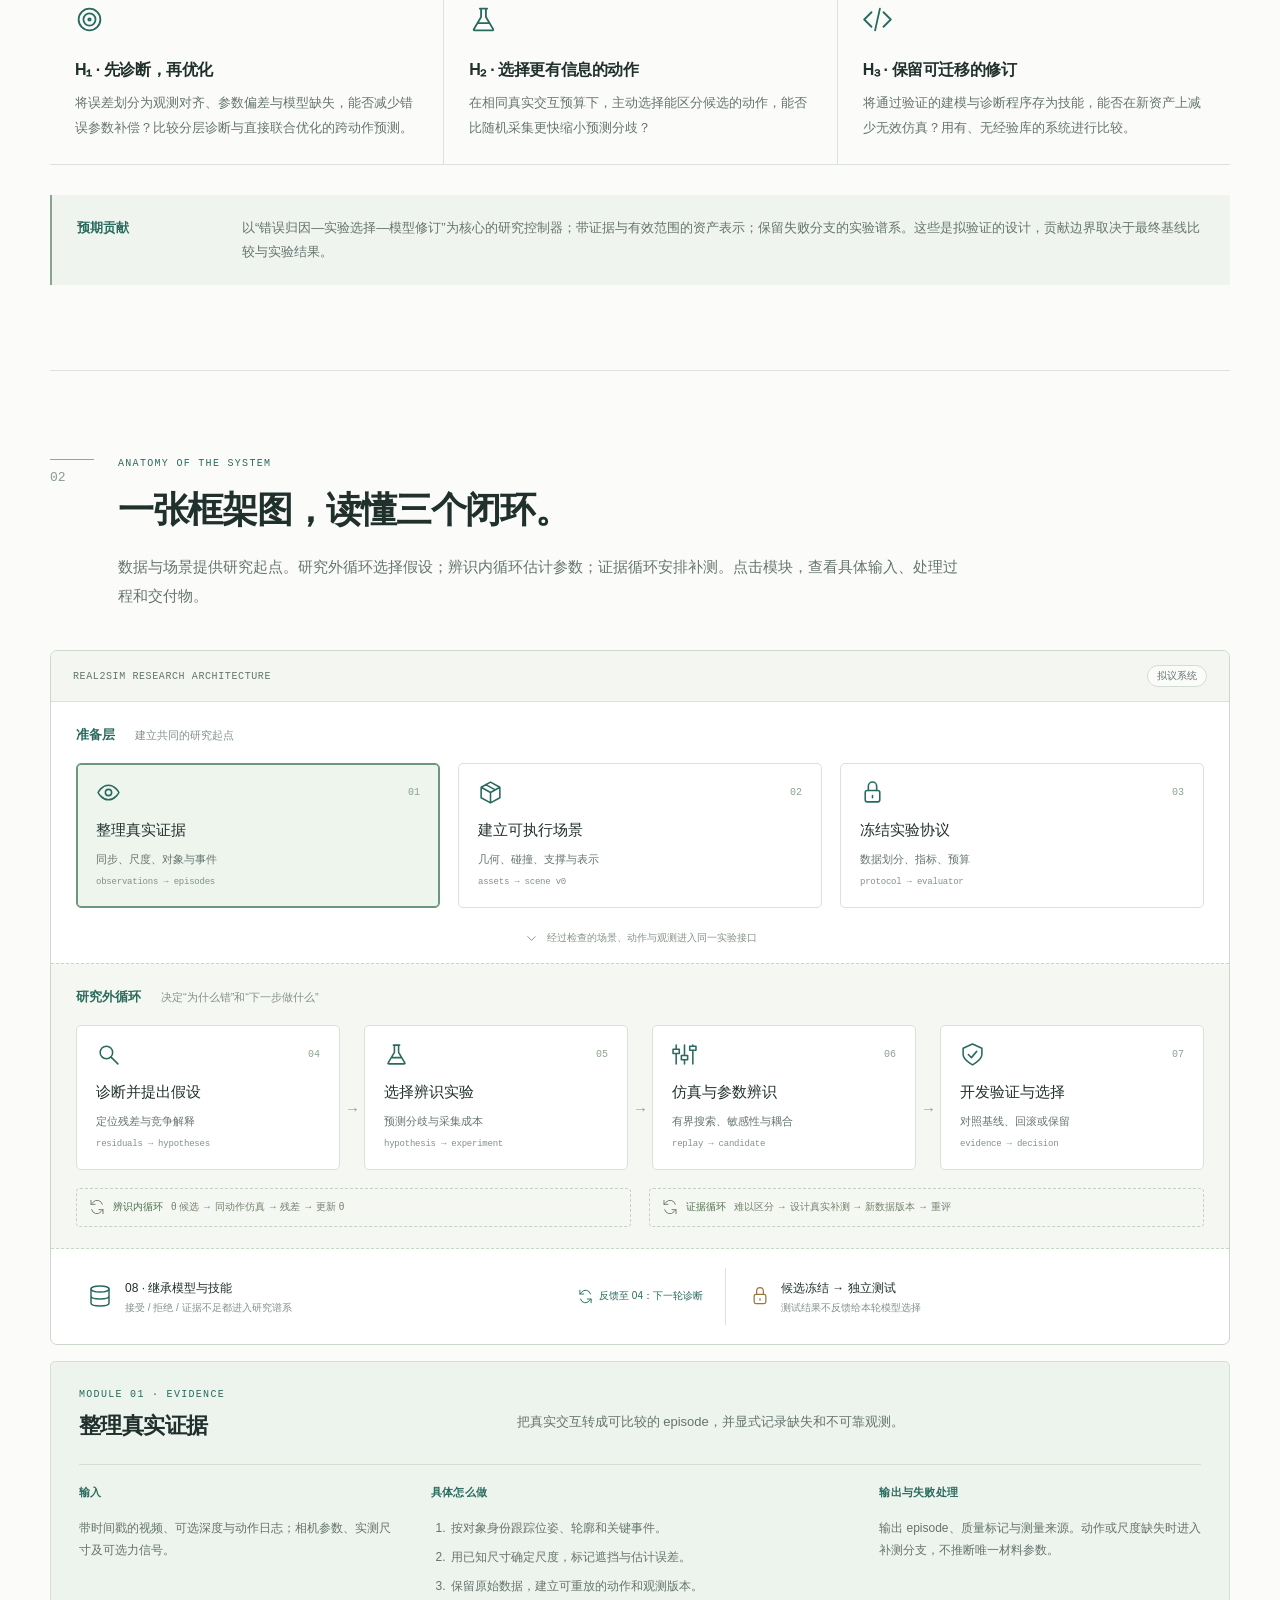
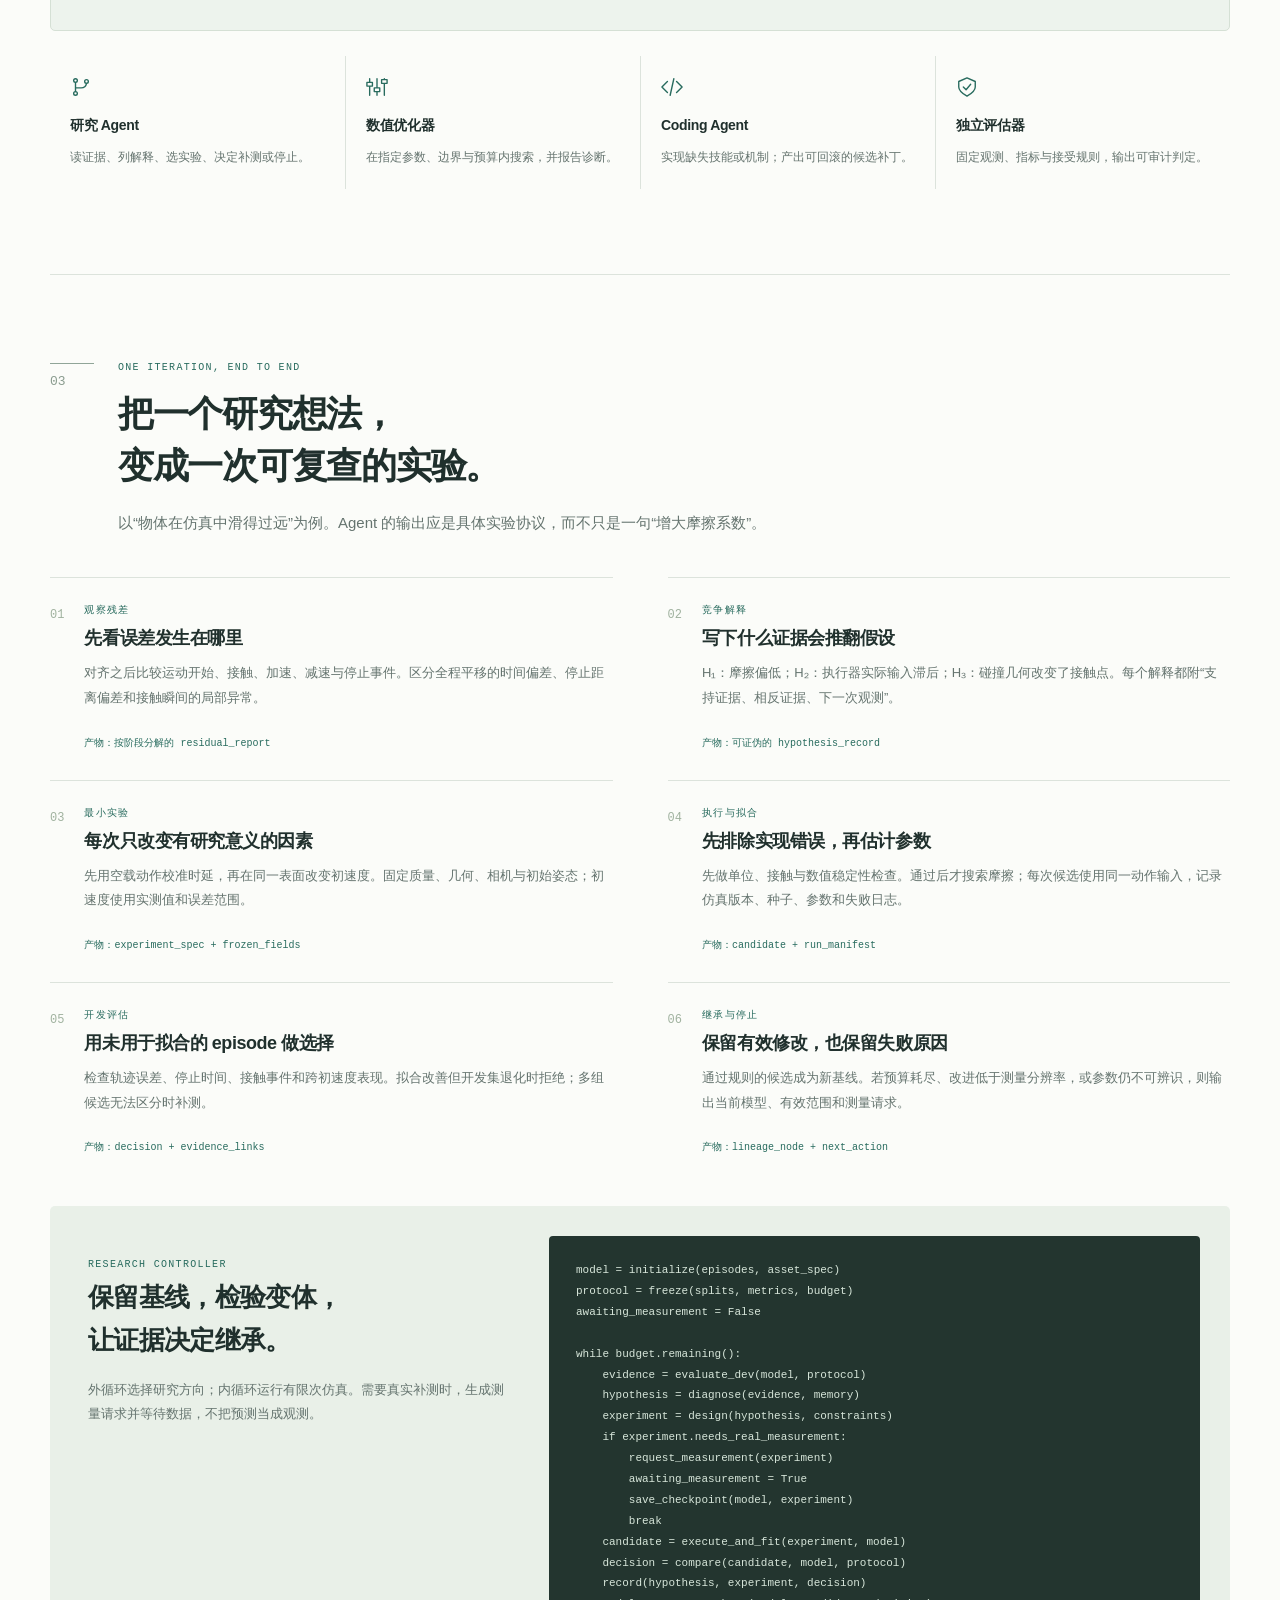
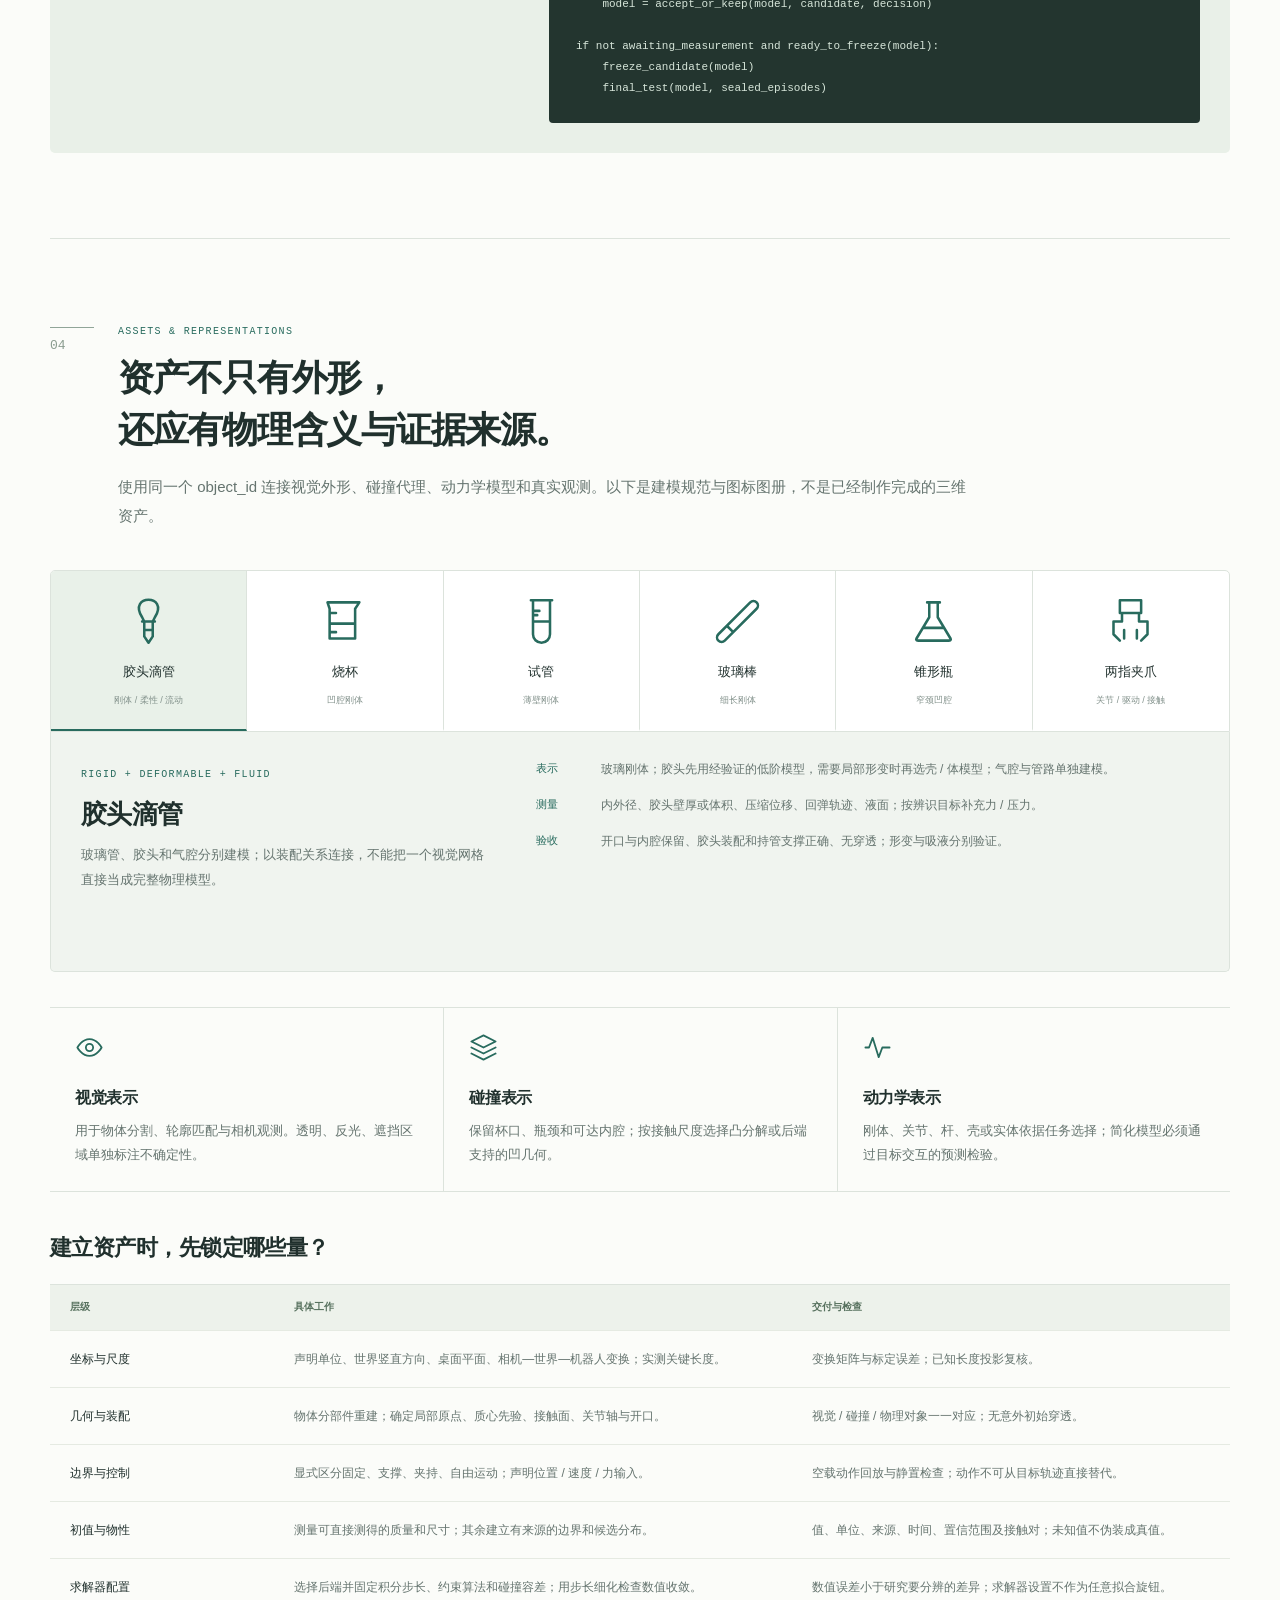
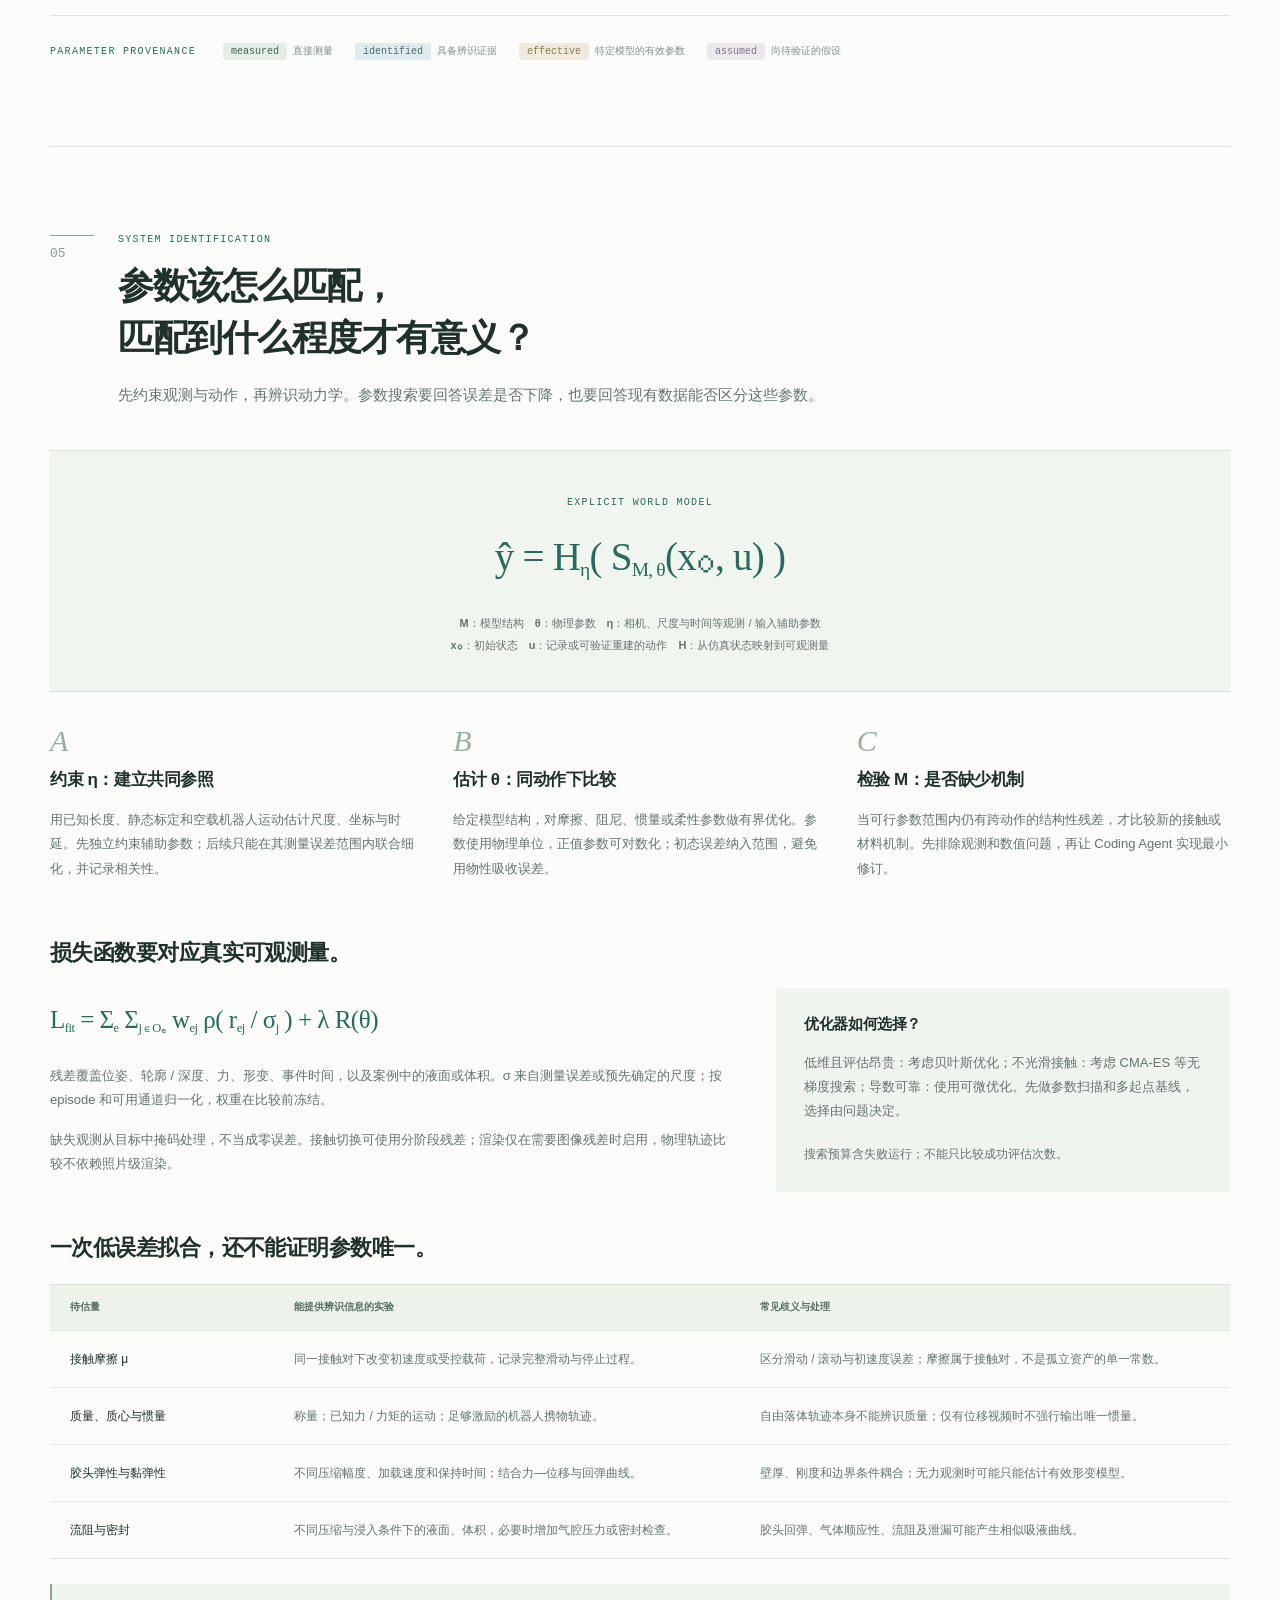
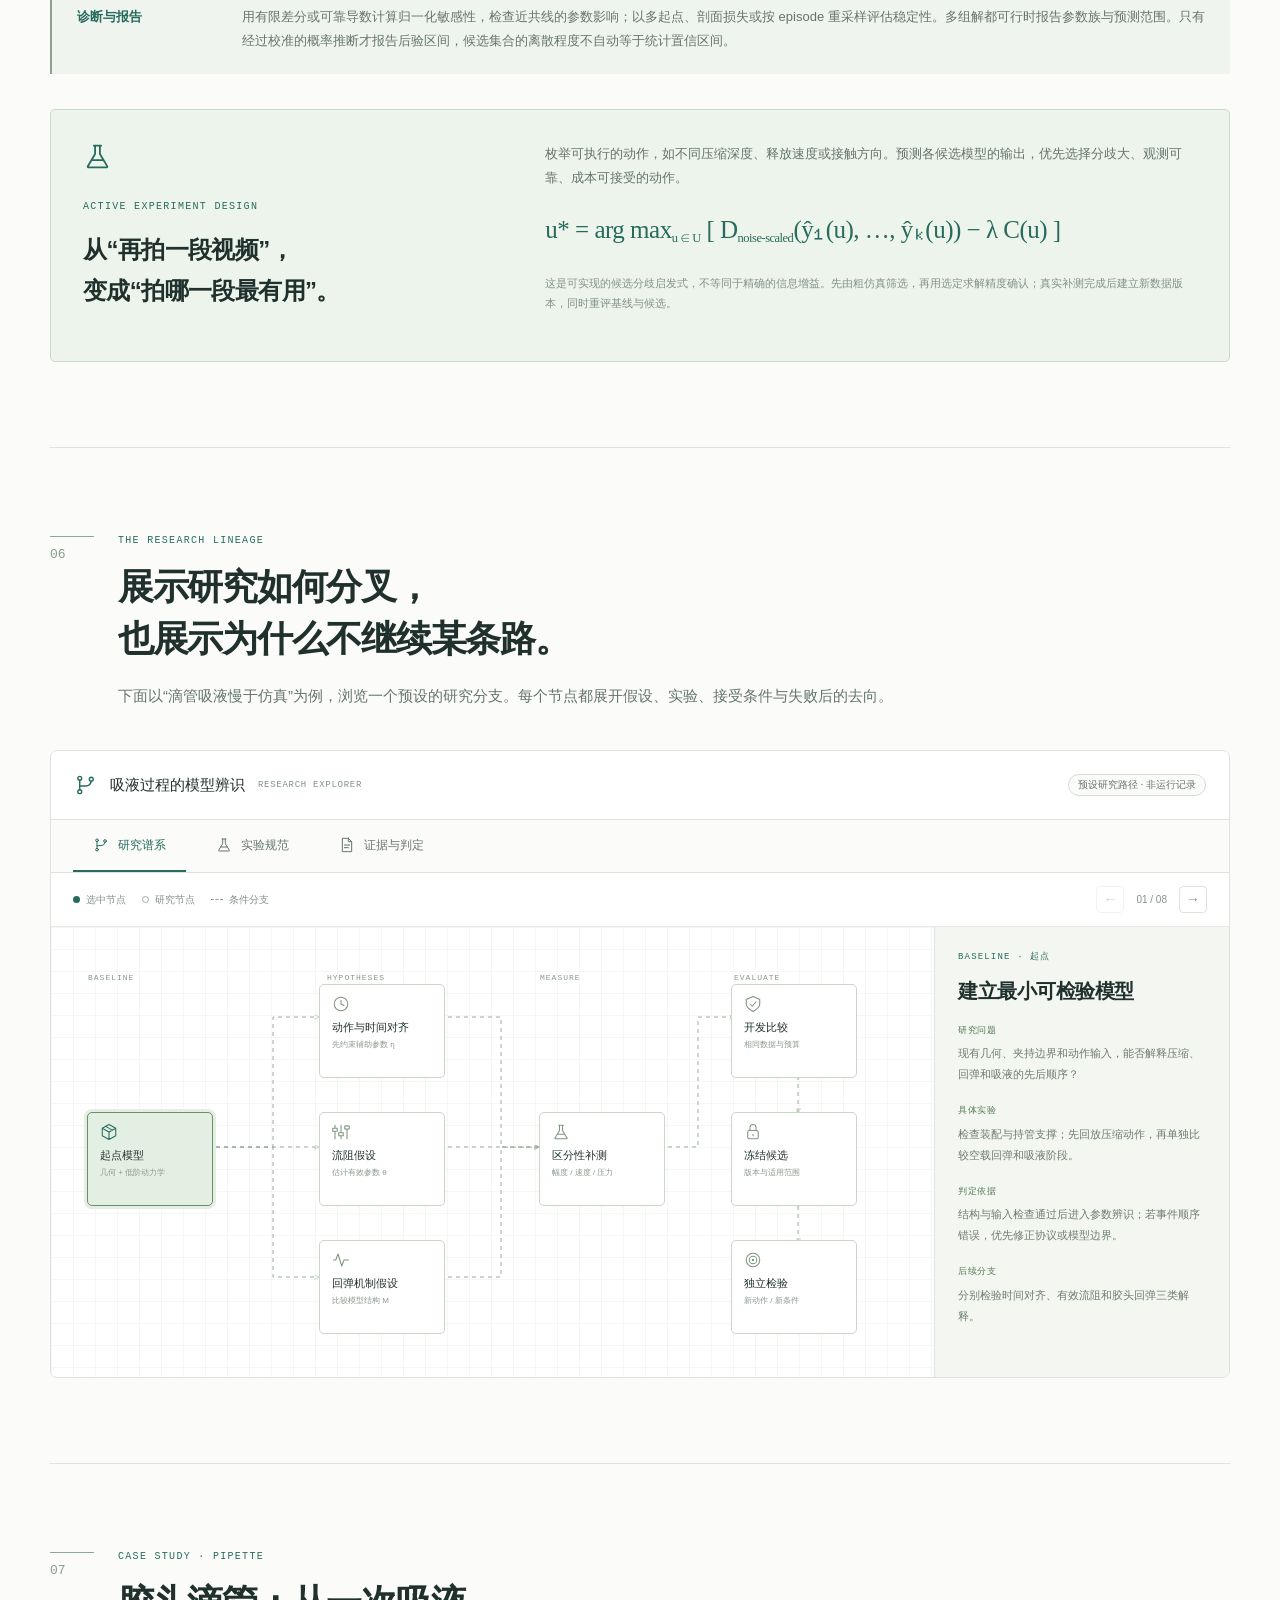
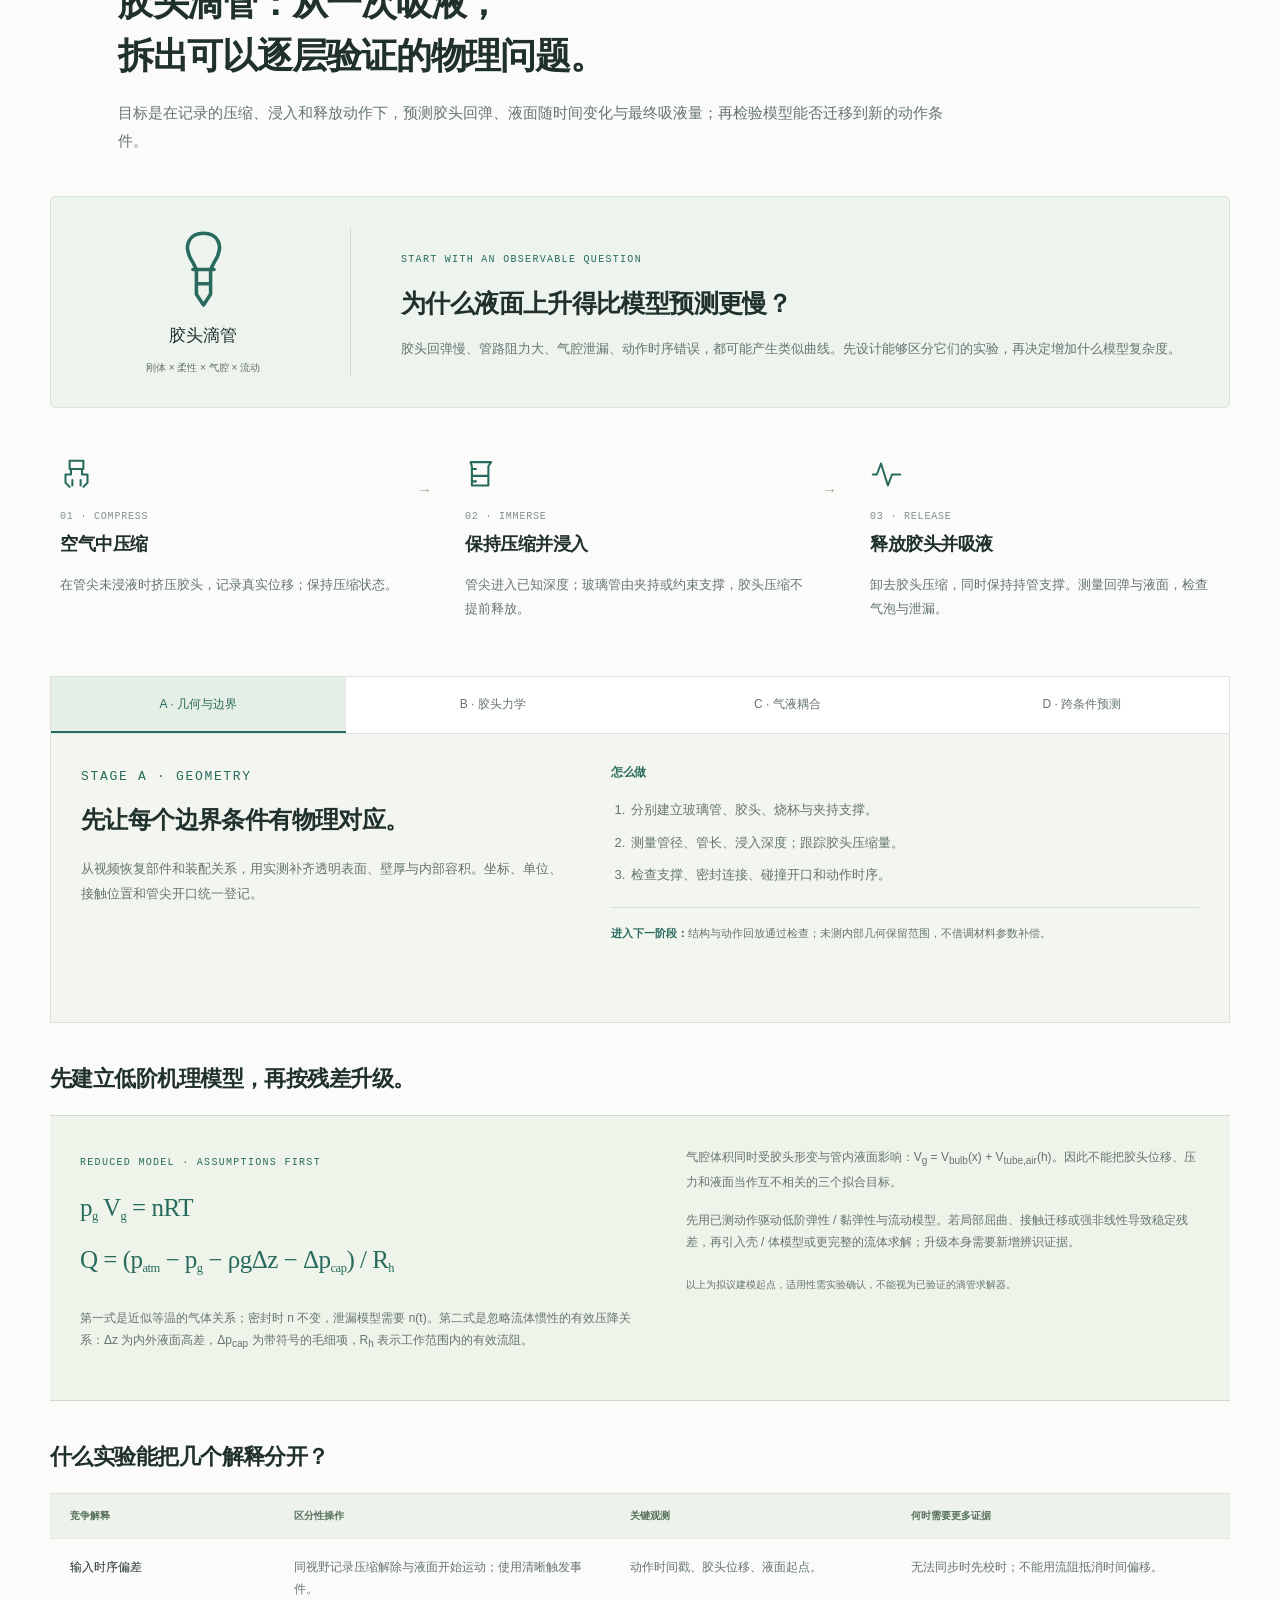
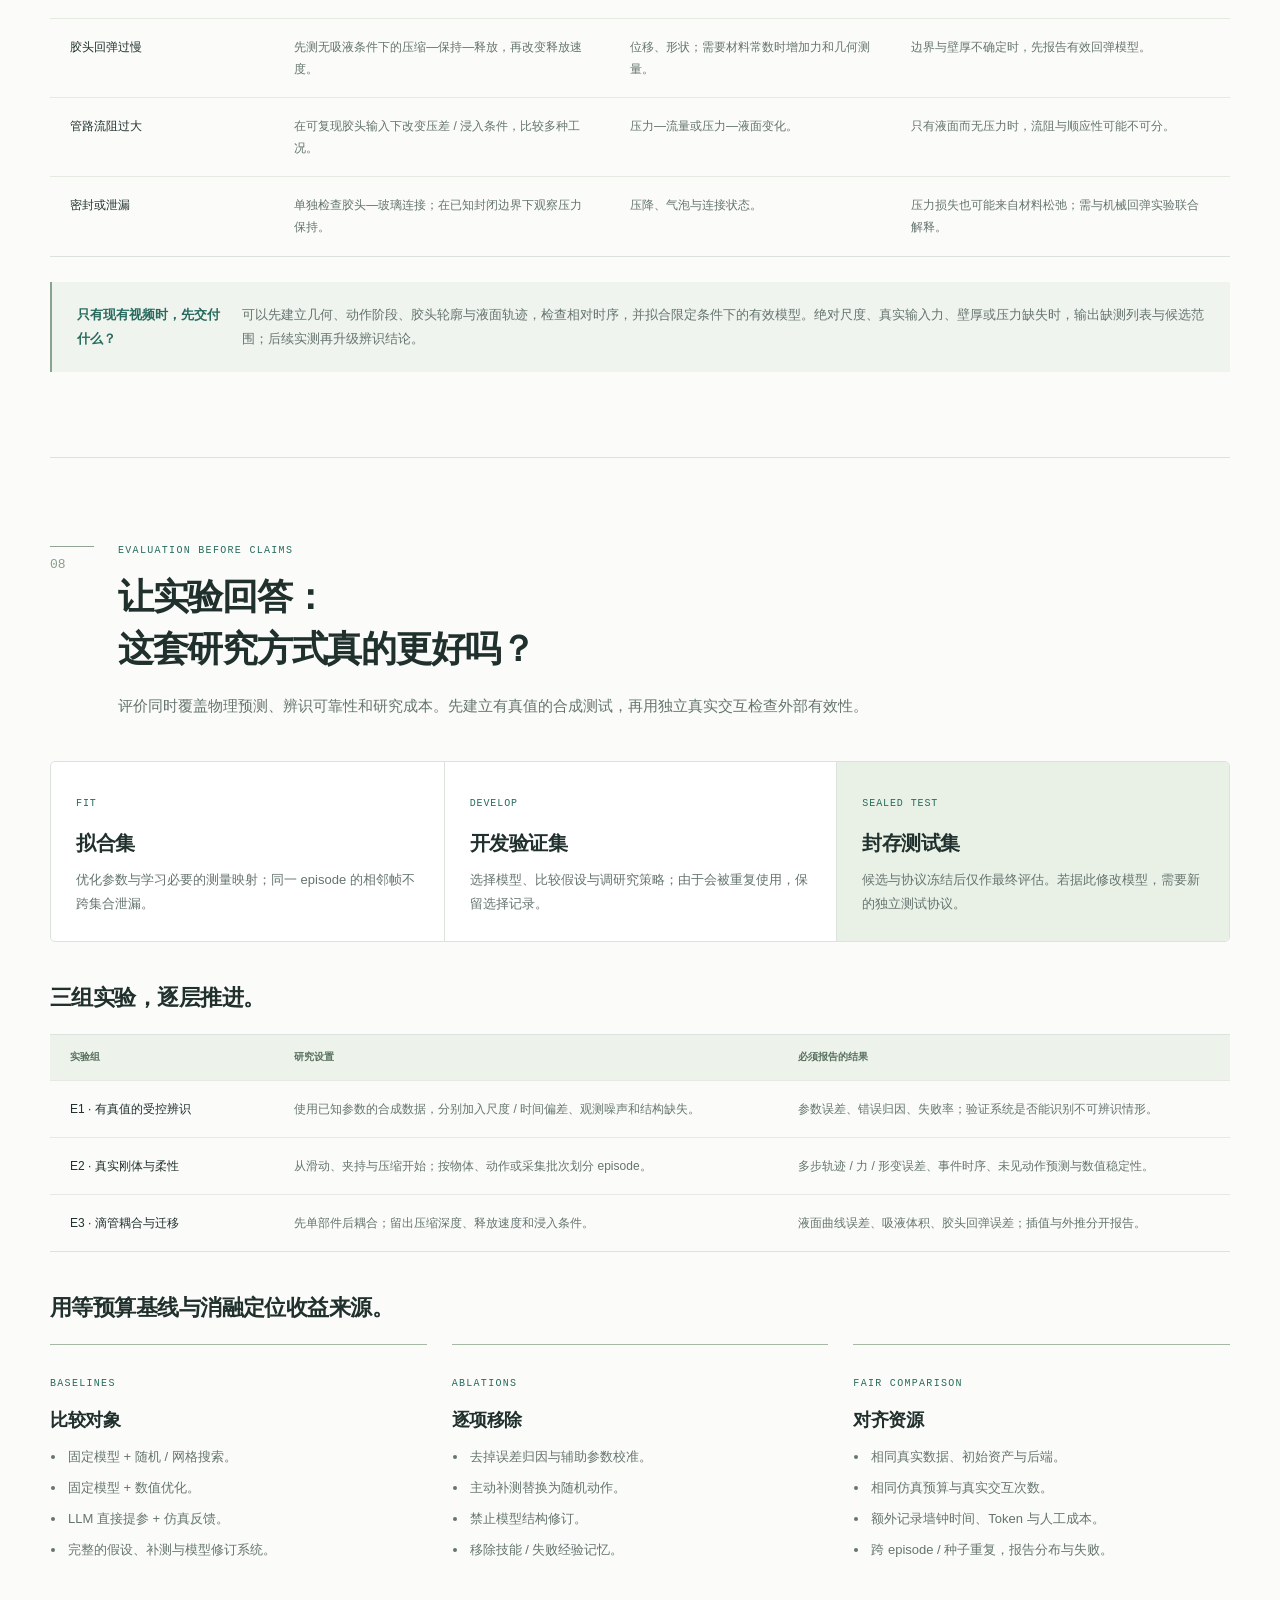
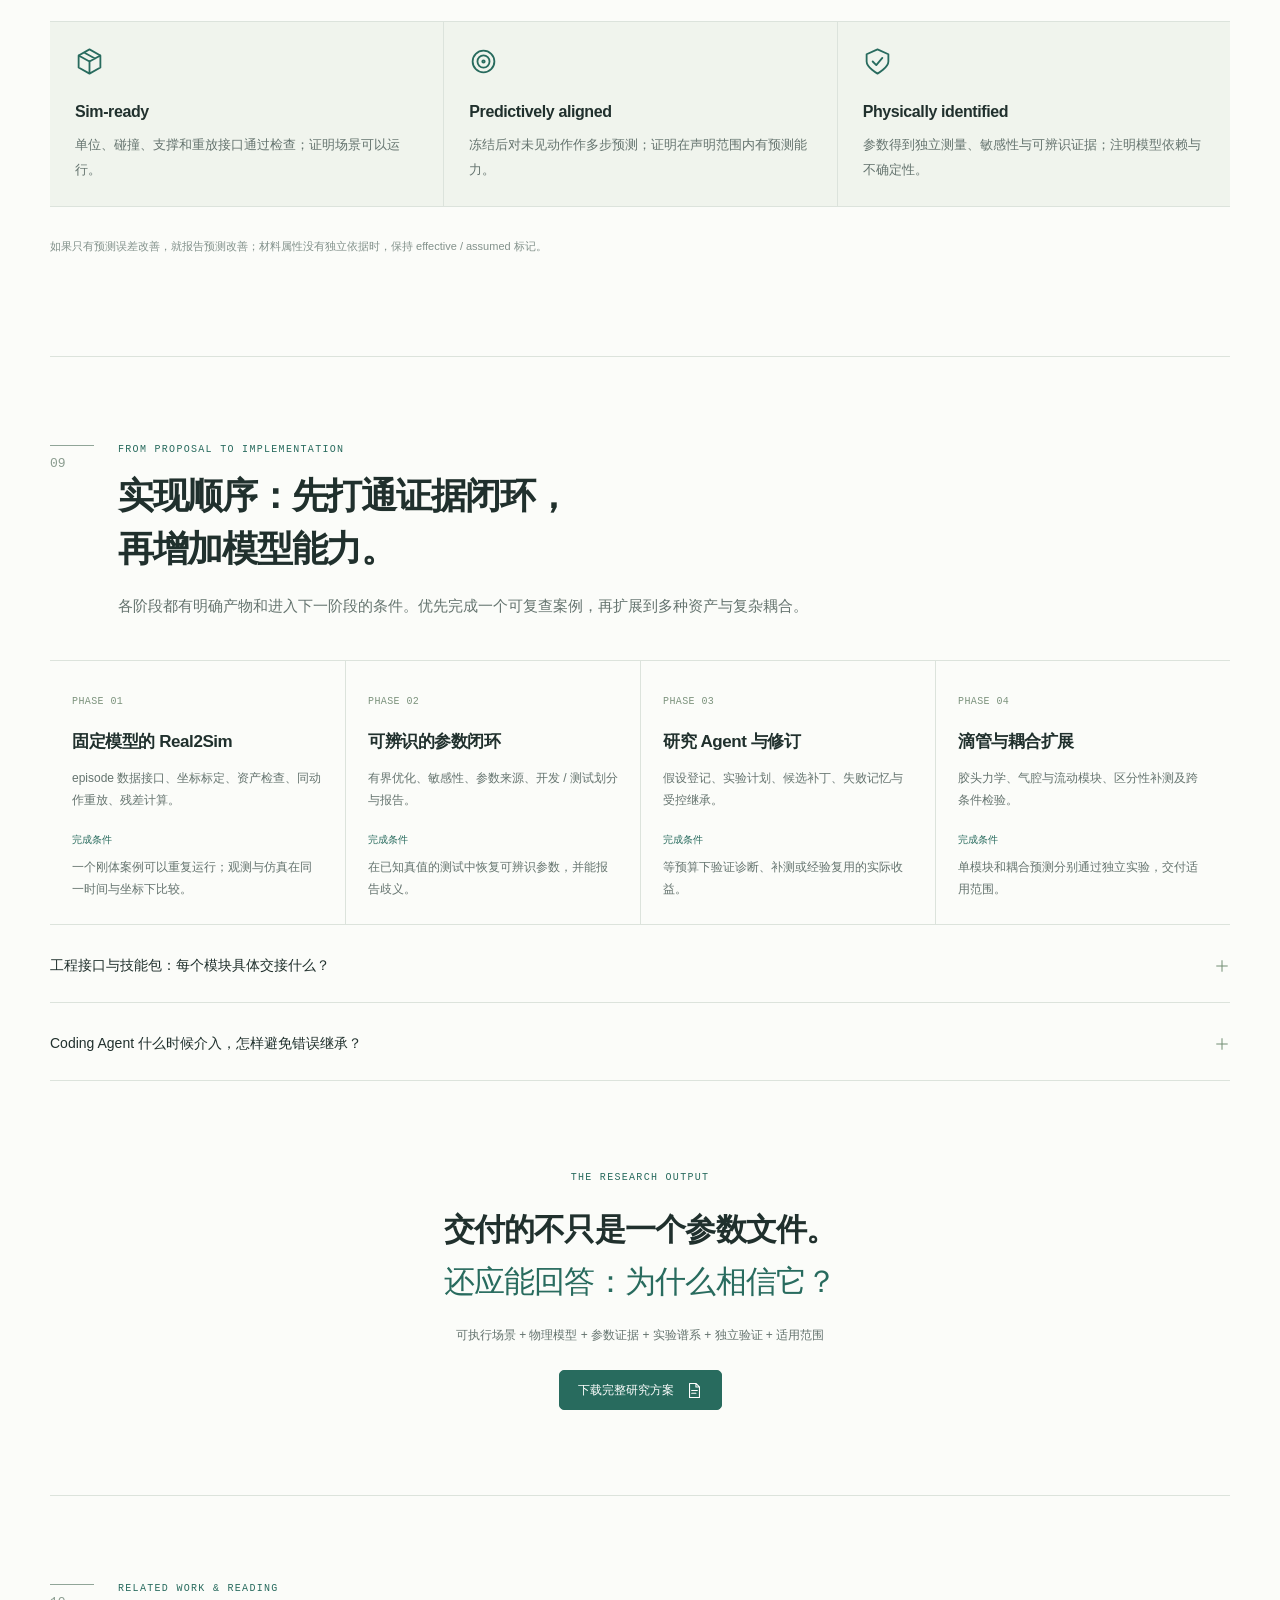
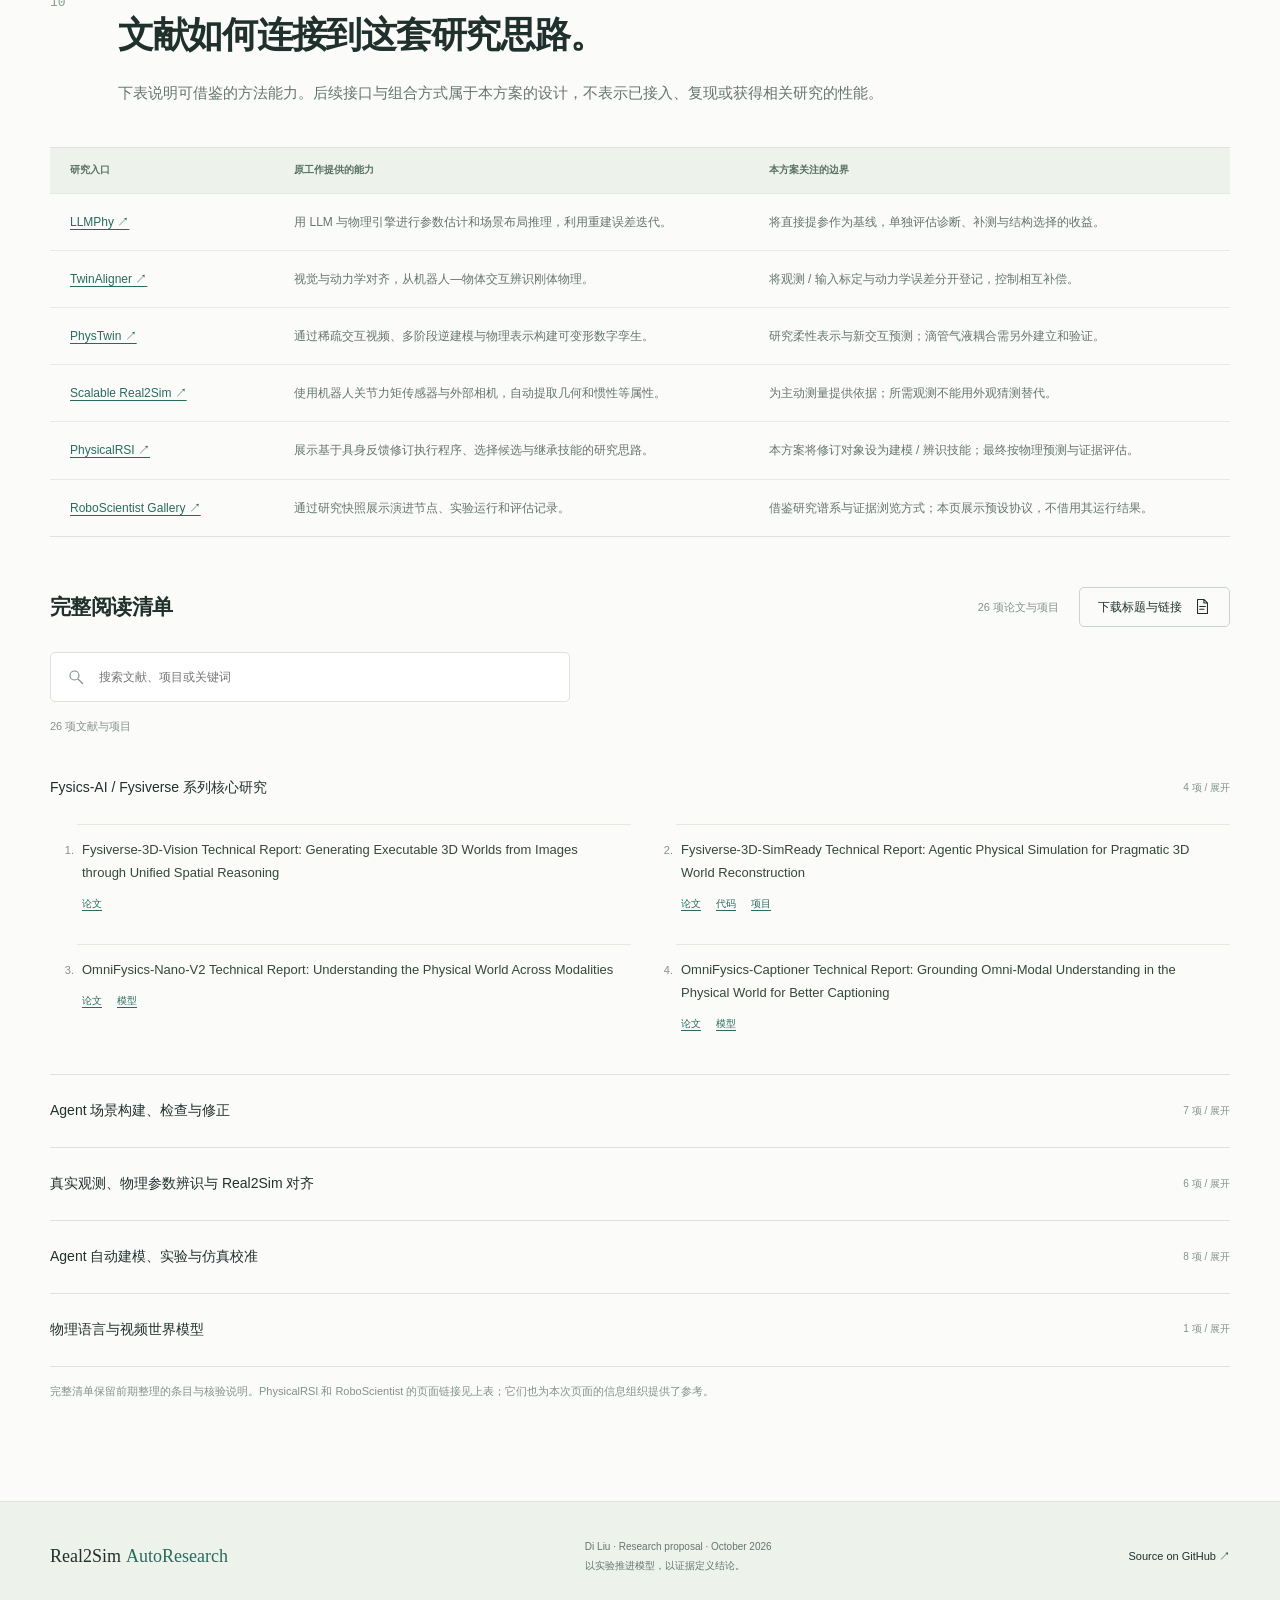
==== commit f769fdea: "Redesign blog around research questions, icon architecture, and experiment lineage" ====
--- a/index.html
+++ b/index.html
@@ -1,67 +1,162 @@
-<!doctype html>
-<html lang="zh-CN">
-<head>
-  <meta charset="utf-8">
-  <meta name="viewport" content="width=device-width,initial-scale=1">
-  <meta name="description" content="Real2Sim AutoResearch：从真实观测构建可运行场景，以假设、实验与独立验证迭代校准物理模型。研究框架、资产图册与胶头滴管案例。">
-  <meta name="theme-color" content="#1758eb">
-  <title>Real2Sim AutoResearch · 让仿真跟上真实世界</title>
-  <link rel="icon" type="image/svg+xml" href="data:image/svg+xml,%3Csvg xmlns='http://www.w3.org/2000/svg' viewBox='0 0 32 32'%3E%3Crect width='32' height='32' rx='8' fill='%231758eb'/%3E%3Cpath d='M8 23V9h9a5 5 0 0 1 0 10H8m9 0 7 5' fill='none' stroke='white' stroke-width='3'/%3E%3C/svg%3E">
-  <link rel="stylesheet" href="styles.css">
-  <script src="app.js" defer></script>
-</head>
-<body>
-<a class="skip" href="#main">跳到正文</a>
-<header class="site-header">
-  <a class="brand" href="#top" aria-label="Real2Sim AutoResearch 首页"><span class="brand-mark">R<span>2</span>S</span><span>Real2Sim<span class="brand-sub">AutoResearch</span></span></a>
-  <nav aria-label="主导航"><a href="#framework">研究框架</a><a href="#assets">资产图册</a><a href="#gui">研究控制台</a><a href="#pipette">滴管案例</a><a href="#validation">独立验证</a><a href="#references">文献</a></nav>
-  <a class="github-link" href="https://github.com/liudi159/real2sim-autoresearch" target="_blank" rel="noopener noreferrer">GitHub <span aria-hidden="true">↗</span></a>
-</header>
-<main id="main">
-<section class="hero wrap" id="top">
-  <div class="eyebrow"><span class="small-square"></span> RESEARCH BLUEPRINT <span class="eyebrow-date">OCTOBER 2026</span></div>
-  <div class="hero-heading"><h1>让仿真，<br><span>跟上真实世界。</span></h1><div class="hero-summary"><p>从一段真实交互出发，让 Agent 构建场景、提出假设、安排实验，持续校准可解释的物理模型。</p><div class="hero-actions"><a class="button primary" href="#framework">探索研究框架</a><a class="button secondary" href="#assets">查看资产图册</a></div><p class="byline">Di Liu <span>/</span> Real2Sim AutoResearch</p></div></div>
-  <figure class="hero-figure zoomable"><button class="image-open" data-image="assets/hero.png" aria-label="放大真实场景到数字孪生概念图"><img src="assets/hero.png" width="1672" height="941" alt="实验台上的机械臂、玻璃器具与胶头滴管逐渐转换为网格和数字孪生的生成概念图" fetchpriority="high"></button><figcaption><span>01 / FROM OBSERVATION TO A TESTABLE TWIN</span><span>AI 生成概念图 · 非实验记录</span></figcaption></figure>
-  <div class="outcomes"><div><span class="outcome-n">01</span><h3>可运行的场景</h3><p>几何、接触与支撑关系经过检查。</p></div><div><span class="outcome-n">02</span><h3>可检验的预测</h3><p>在未参与拟合的真实动作上评估。</p></div><div><span class="outcome-n">03</span><h3>可追溯的参数</h3><p>每个估计都带证据、范围和版本。</p></div></div>
-</section>
+<!doctype html><html lang="zh-CN"><head><meta charset="utf-8"><meta name="viewport" content="width=device-width,initial-scale=1"><meta name="description" content="以实验驱动数字孪生的演进：Real2Sim AutoResearch 的研究问题、分层架构、参数辨识、主动测量、模型修订与胶头滴管案例。"><meta name="theme-color" content="#f7f9f7"><title>Real2Sim AutoResearch · 从真实观测到可检验的物理模型</title><link rel="icon" href="data:image/svg+xml,%3Csvg xmlns='http://www.w3.org/2000/svg' viewBox='0 0 32 32'%3E%3Crect width='32' height='32' rx='8' fill='%2321655b'/%3E%3Ctext x='5' y='22' fill='white' font-size='17'%3ER2%3C/text%3E%3C/svg%3E"><link rel="stylesheet" href="styles.css?v=2"><script src="app.js?v=2" defer></script></head><body>
+<svg xmlns="http://www.w3.org/2000/svg" class="sprite" aria-hidden="true"><defs><symbol id="i-eye" viewBox="0 0 24 24"><path d="M2 12s3.5-7 10-7 10 7 10 7-3.5 7-10 7S2 12 2 12Z"/><circle cx="12" cy="12" r="3"/></symbol><symbol id="i-cube" viewBox="0 0 24 24"><path d="m12 2 9 5v10l-9 5-9-5V7l9-5Zm0 10L3 7m9 5 9-5m-9 5v10M7.5 4.5l9 5"/></symbol><symbol id="i-branch" viewBox="0 0 24 24"><circle cx="6" cy="5" r="2"/><circle cx="6" cy="19" r="2"/><circle cx="18" cy="6" r="2"/><path d="M6 7v10m0-4h6a6 6 0 0 0 6-5"/></symbol><symbol id="i-flask" viewBox="0 0 24 24"><path d="M9 3h6m-5 0v7L4 20c-.4.7 0 1 1 1h14c1 0 1.4-.3 1-1l-6-10V3M7 15h10"/></symbol><symbol id="i-sliders" viewBox="0 0 24 24"><path d="M4 3v4m0 4v10M12 3v10m0 4v4M20 3v1m0 4v13M1 7h6v4H1V7Zm8 6h6v4H9v-4Zm8-9h6v4h-6V4Z"/></symbol><symbol id="i-check" viewBox="0 0 24 24"><path d="m8 12 3 3 5-6M12 2l9 4v6c0 5-9 10-9 10S3 17 3 12V6l9-4Z"/></symbol><symbol id="i-code" viewBox="0 0 24 24"><path d="m7 6-6 6 6 6m10-12 6 6-6 6M14 3l-4 18"/></symbol><symbol id="i-database" viewBox="0 0 24 24"><ellipse cx="12" cy="5" rx="9" ry="3"/><path d="M3 5v14c0 4 18 4 18 0V5M3 12c0 4 18 4 18 0"/></symbol><symbol id="i-clock" viewBox="0 0 24 24"><circle cx="12" cy="12" r="9"/><path d="M12 7v5l4 2"/></symbol><symbol id="i-ruler" viewBox="0 0 24 24"><path d="m3 16 13-13 5 5L8 21l-5-5Zm6-6 3 3m1-7 3 3M5 14l3 3"/></symbol><symbol id="i-target" viewBox="0 0 24 24"><circle cx="12" cy="12" r="9"/><circle cx="12" cy="12" r="5"/><circle cx="12" cy="12" r="1"/></symbol><symbol id="i-file" viewBox="0 0 24 24"><path d="M14 2H5v20h14V7l-5-5Zm0 0v5h5M8 12h8m-8 4h6"/></symbol><symbol id="i-arrow" viewBox="0 0 24 24"><path d="M3 12h17m-6-6 6 6-6 6"/></symbol><symbol id="i-loop" viewBox="0 0 24 24"><path d="M20 8a8 8 0 0 0-14-3L3 8m0-6v6h6M4 16a8 8 0 0 0 14 3l3-3m0 6v-6h-6"/></symbol><symbol id="i-plus" viewBox="0 0 24 24"><path d="M12 4v16M4 12h16"/></symbol><symbol id="i-down" viewBox="0 0 24 24"><path d="m6 9 6 6 6-6"/></symbol><symbol id="i-search" viewBox="0 0 24 24"><circle cx="10" cy="10" r="6"/><path d="m15 15 6 6"/></symbol><symbol id="i-lock" viewBox="0 0 24 24"><rect x="5" y="10" width="14" height="11" rx="2"/><path d="M8 10V6a4 4 0 0 1 8 0v4m-4 5v2"/></symbol><symbol id="i-grip" viewBox="0 0 24 24"><path d="M7 2h10v6H7zM8 8v4H4v6l3 3m9-13v4h4v6l-3 3M9 16v4m6-4v4"/></symbol><symbol id="i-pipette" viewBox="0 0 24 24"><path d="M9 10C2-1 22-1 15 10l-1 2v7l-2 3-2-3v-7l-1-2Zm0 2h6m-5 4h4"/></symbol><symbol id="i-beaker" viewBox="0 0 24 24"><path d="M4 3h15l-2 3v14H5V6L4 3Zm1 10h12M5 8h3m-3 9h3"/></symbol><symbol id="i-tube" viewBox="0 0 24 24"><path d="M7 2h10M8 2v16a4 4 0 0 0 8 0V2M8 12h8m-8-5h3m-3 2h2"/></symbol><symbol id="i-rod" viewBox="0 0 24 24"><path d="m6 21 15-15a2.1 2.1 0 0 0-3-3L3 18a2.1 2.1 0 0 0 3 3ZM7 14l3 3"/></symbol><symbol id="i-wave" viewBox="0 0 24 24"><path d="M2 12h3l3-8 5 16 3-8h6"/></symbol><symbol id="i-layers" viewBox="0 0 24 24"><path d="m12 2 10 5-10 5L2 7l10-5ZM2 12l10 5 10-5M2 17l10 5 10-5"/></symbol></defs></svg>
+<a class="skip" href="#main">跳到正文</a><header class="site-header"><a href="#top" class="brand" aria-label="Real2Sim AutoResearch 首页"><span class="brand-symbol">R<span>2</span>S</span><span>Real2Sim <b>AutoResearch</b></span></a><nav aria-label="主导航"><a href="#question">研究问题</a><a href="#framework">总体框架</a><a href="#gui">研究演进</a><a href="#pipette">滴管案例</a><a href="#validation">实验设计</a></nav><a class="repo-link" href="https://github.com/liudi159/real2sim-autoresearch" target="_blank" rel="noopener noreferrer">GitHub ↗</a></header>
+<main id="main"><section class="hero wrap" id="top"><p class="kicker hero-kicker"><span class="status-dot"></span> RESEARCH PROPOSAL <span>·</span> OCTOBER 2026</p><h1>Real2Sim<br><em>AutoResearch.</em></h1><h2 class="hero-title">让模型的每一次修改，<br class="mobile-break">都有实验可以回答。</h2><p class="hero-lede">从真实交互出发，自动构建物理场景、诊断仿真偏差、设计辨识实验。<br class="desktop-break">把参数估计、模型修订和主动测量，组织成一个可追溯的研究过程。</p><div class="hero-links"><a class="btn primary" href="#framework">阅读研究框架 <svg class="icon" aria-hidden="true"><use href="#i-arrow"/></svg></a><a class="btn" href="#gui">探索研究分支 <svg class="icon" aria-hidden="true"><use href="#i-branch"/></svg></a></div><p class="byline">Di Liu <span>/</span> 研究方案 · v2 <span>/</span> 2026.10.04</p>
+<div class="hero-map" aria-label="从观测到研究决策，再到可检验模型的概念结构"><div class="hero-map-cell"><svg class="icon" aria-hidden="true"><use href="#i-eye"/></svg><div><span>01 · OBSERVE</span><h3>真实交互</h3><p>视频 · 动作 · 几何 · 力</p></div></div><div class="hero-connector"><svg class="icon" aria-hidden="true"><use href="#i-arrow"/></svg></div><div class="hero-map-cell focus"><svg class="icon" aria-hidden="true"><use href="#i-branch"/></svg><div><span>02 · INVESTIGATE</span><h3>假设驱动研究</h3><p>改参数？换模型？再测一次？</p></div></div><div class="hero-connector"><svg class="icon" aria-hidden="true"><use href="#i-arrow"/></svg></div><div class="hero-map-cell"><svg class="icon" aria-hidden="true"><use href="#i-cube"/></svg><div><span>03 · EXPLAIN</span><h3>可检验的数字孪生</h3><p>预测 · 不确定性 · 适用范围</p></div></div><div class="hero-return"><svg class="icon" aria-hidden="true"><use href="#i-loop"/></svg> 开发实验的证据，决定下一轮研究方向</div></div><p class="caption center">本页描述拟议系统与实验协议。交互内容用于解释研究决策；尚未接入仿真后端或真实实验数据。</p></section>
+<div class="reading-nav"><div class="wrap"><span>READ THE RESEARCH</span><a href="#question">01 问题</a><a href="#framework">02 框架</a><a href="#workflow">03 执行</a><a href="#assets">04 建模</a><a href="#identification">05 辨识</a><a href="#gui">06 演进</a><a href="#pipette">07 案例</a><a href="#validation">08 验证</a><a href="#implementation">09 实现</a><a href="#references">10 文献</a></div></div><div class="wrap article">
+<section class="chapter" id="question"><div class="section-intro"><span class="section-num">01</span><div><p class="kicker">THE RESEARCH QUESTION</p><h2>当仿真与现实不一致，<br>下一步究竟该改什么？</h2><p class="section-lede">一条轨迹没有对齐，可能来自相机尺度、控制时延、摩擦、形变机制或观测误差。直接调整全部参数，容易得到一个能拟合片段、却无法预测新交互的模型。</p></div></div>
+<div class="editorial"><div><h3>研究对象，是模型如何变得可信。</h3><p>给定物体、真实交互记录和有限实验预算，我们希望得到一个显式物理模型：它能重放已知动作，也能预测未参与拟合的动作；对无法唯一确定的属性，保留候选范围，并提出下一次应做的测量。</p><p>研究 Agent 负责选择问题和实验，物理求解器负责产生预测，数值方法负责参数搜索。模型的结构、参数及证据都成为可以检查和修订的对象。</p></div><aside class="statement"><span>WORKING HYPOTHESIS</span><p>能够区分错误来源的实验，<br>比更多次盲目调参<br><em>更值得计算。</em></p><small>待通过等预算对照与消融检验。</small></aside></div>
+<div class="question-grid"><article class="text-panel"><svg class="icon" aria-hidden="true"><use href="#i-target"/></svg><h3>H₁ · 先诊断，再优化</h3><p>将误差划分为观测对齐、参数偏差与模型缺失，能否减少错误参数补偿？比较分层诊断与直接联合优化的跨动作预测。</p></article><article class="text-panel"><svg class="icon" aria-hidden="true"><use href="#i-flask"/></svg><h3>H₂ · 选择更有信息的动作</h3><p>在相同真实交互预算下，主动选择能区分候选的动作，能否比随机采集更快缩小预测分歧？</p></article><article class="text-panel"><svg class="icon" aria-hidden="true"><use href="#i-code"/></svg><h3>H₃ · 保留可迁移的修订</h3><p>将通过验证的建模与诊断程序存为技能，能否在新资产上减少无效仿真？用有、无经验库的系统进行比较。</p></article></div><div class="note"><b>预期贡献</b><p>以“错误归因—实验选择—模型修订”为核心的研究控制器；带证据与有效范围的资产表示；保留失败分支的实验谱系。这些是拟验证的设计，贡献边界取决于最终基线比较与实验结果。</p></div></section>
 
-<section class="section wrap" id="framework">
-  <div class="section-heading"><div><div class="eyebrow">01 / THE RESEARCH LOOP</div><h2>让误差，决定下一步实验。</h2></div><p>研究的核心是解释偏差。每一轮选择一个可证伪的假设，再决定应该优化参数、修订模型，还是获得新的观测。</p></div>
-  <figure class="figure zoomable"><button class="image-open" data-image="assets/framework.png" aria-label="放大 AutoResearch 研究框架图"><img src="assets/framework.png" width="1774" height="887" alt="观察、重建、假设、实验、校准与验证组成的研究框架生成示意图" loading="lazy"></button><figcaption><span><b>图 1.</b> 研究过程概览。图中的反馈对应开发验证；候选冻结后的最终测试独立执行。</span><span>AI 生成框架图</span></figcaption></figure>
-  <div class="loop-layout"><div class="loop-list" role="tablist" aria-label="三种研究循环"><button id="loop-tab-research" role="tab" aria-selected="true" aria-controls="loop-panel" data-loop="research"><span>01</span><div>研究外循环<small>假设与实验选择</small></div><span class="tab-plus">+</span></button><button id="loop-tab-calibrate" role="tab" aria-selected="false" aria-controls="loop-panel" data-loop="calibrate" tabindex="-1"><span>02</span><div>辨识内循环<small>物理参数与不确定性</small></div><span class="tab-plus">+</span></button><button id="loop-tab-evidence" role="tab" aria-selected="false" aria-controls="loop-panel" data-loop="evidence" tabindex="-1"><span>03</span><div>证据更新循环<small>补测与知识积累</small></div><span class="tab-plus">+</span></button></div><div id="loop-panel" class="loop-panel" role="tabpanel" aria-labelledby="loop-tab-research" tabindex="0"><div class="eyebrow">REASON → TEST → DECIDE</div><h3>先解释误差，再决定改什么。</h3><p>读取残差和失败记录，提出最多三个竞争解释。检索能够改变实验决策的证据，调用已验证技能，在冻结的开发协议下接受、拒绝或保留候选。</p><div class="token-row"><span>竞争假设</span><span>实验预算</span><span>保留 / 回滚</span></div></div></div>
-  <details class="technical"><summary>研究 Agent、优化器与 Coding Agent 如何分工？</summary><div class="technical-grid"><div><h4>研究 Agent</h4><p>诊断残差、检索依据、选择技能和补测动作，决定本轮研究问题。</p></div><div><h4>数值优化器</h4><p>在给定边界、损失与预算中评估候选参数，返回拟合与敏感性信息。</p></div><div><h4>Coding Agent</h4><p>为缺失技能或模型机制编写候选补丁，通过局部检查与回归后才进入实验。</p></div></div></details>
-</section>
+<section class="chapter" id="framework"><div class="section-intro"><span class="section-num">02</span><div><p class="kicker">ANATOMY OF THE SYSTEM</p><h2>一张框架图，读懂三个闭环。</h2><p class="section-lede">数据与场景提供研究起点。研究外循环选择假设；辨识内循环估计参数；证据循环安排补测。点击模块，查看具体输入、处理过程和交付物。</p></div></div>
+<div class="architecture"><div class="arch-header"><span>REAL2SIM RESEARCH ARCHITECTURE</span><span class="pill">拟议系统</span></div><div class="arch-foundation"><div class="lane-title"><b>准备层</b><span>建立共同的研究起点</span></div><div class="foundation-nodes">
+<button class="arch-node" data-module="evidence" aria-pressed="true"><span class="node-top"><svg class="icon" aria-hidden="true"><use href="#i-eye"/></svg><small>01</small></span><strong>整理真实证据</strong><span>同步、尺度、对象与事件</span><code>observations → episodes</code></button>
+<button class="arch-node" data-module="scene" aria-pressed="false"><span class="node-top"><svg class="icon" aria-hidden="true"><use href="#i-cube"/></svg><small>02</small></span><strong>建立可执行场景</strong><span>几何、碰撞、支撑与表示</span><code>assets → scene v0</code></button>
+<button class="arch-node" data-module="contract" aria-pressed="false"><span class="node-top"><svg class="icon" aria-hidden="true"><use href="#i-lock"/></svg><small>03</small></span><strong>冻结实验协议</strong><span>数据划分、指标、预算</span><code>protocol → evaluator</code></button>
+</div></div><div class="arch-bridge"><svg class="icon" aria-hidden="true"><use href="#i-down"/></svg> 经过检查的场景、动作与观测进入同一实验接口</div><div class="arch-loop"><div class="lane-title"><b>研究外循环</b><span>决定“为什么错”和“下一步做什么”</span></div><div class="loop-nodes">
+<button class="arch-node" data-module="diagnose" aria-pressed="false"><span class="node-top"><svg class="icon" aria-hidden="true"><use href="#i-search"/></svg><small>04</small></span><strong>诊断并提出假设</strong><span>定位残差与竞争解释</span><code>residuals → hypotheses</code></button>
+<button class="arch-node" data-module="design" aria-pressed="false"><span class="node-top"><svg class="icon" aria-hidden="true"><use href="#i-flask"/></svg><small>05</small></span><strong>选择辨识实验</strong><span>预测分歧与采集成本</span><code>hypothesis → experiment</code></button>
+<button class="arch-node" data-module="identify" aria-pressed="false"><span class="node-top"><svg class="icon" aria-hidden="true"><use href="#i-sliders"/></svg><small>06</small></span><strong>仿真与参数辨识</strong><span>有界搜索、敏感性与耦合</span><code>replay → candidate</code></button>
+<button class="arch-node" data-module="review" aria-pressed="false"><span class="node-top"><svg class="icon" aria-hidden="true"><use href="#i-check"/></svg><small>07</small></span><strong>开发验证与选择</strong><span>对照基线、回滚或保留</span><code>evidence → decision</code></button>
+</div><div class="loop-explanations"><div><svg class="icon" aria-hidden="true"><use href="#i-loop"/></svg> <b>辨识内循环</b><span>θ 候选 → 同动作仿真 → 残差 → 更新 θ</span></div><div><svg class="icon" aria-hidden="true"><use href="#i-loop"/></svg> <b>证据循环</b><span>难以区分 → 设计真实补测 → 新数据版本 → 重评</span></div></div></div><div class="arch-bottom"><button class="memory-node" data-module="memory" aria-pressed="false"><svg class="icon" aria-hidden="true"><use href="#i-database"/></svg><span><b>08 · 继承模型与技能</b><small>接受 / 拒绝 / 证据不足都进入研究谱系</small></span></button><div class="return-label"><svg class="icon" aria-hidden="true"><use href="#i-loop"/></svg> 反馈至 04：下一轮诊断</div><div class="test-gate"><svg class="icon" aria-hidden="true"><use href="#i-lock"/></svg><span><b>候选冻结 → 独立测试</b><small>测试结果不反馈给本轮模型选择</small></span></div></div></div>
+<div class="module-inspector" id="module-inspector" aria-live="polite"><div class="inspector-heading"><p class="kicker" id="module-kicker">MODULE 01 · EVIDENCE</p><h3 id="module-title">整理真实证据</h3><p id="module-description">把真实交互转成可比较的 episode，并显式记录缺失和不可靠观测。</p></div><div class="inspector-columns"><div><h4>输入</h4><p id="module-input">带时间戳的视频、可选深度与动作日志；相机参数、实测尺寸及可选力信号。</p></div><div><h4>具体怎么做</h4><ol id="module-steps"><li>按对象身份跟踪位姿、轮廓和关键事件。</li><li>用已知尺寸确定尺度，标记遮挡与估计误差。</li><li>保留原始数据，建立可重放的动作和观测版本。</li></ol></div><div><h4>输出与失败处理</h4><p id="module-output">输出 episode、质量标记与测量来源。动作或尺度缺失时进入补测分支，不推断唯一材料参数。</p></div></div></div>
+<div class="roles-strip"><article class="text-panel"><svg class="icon" aria-hidden="true"><use href="#i-branch"/></svg><h3>研究 Agent</h3><p>读证据、列解释、选实验、决定补测或停止。</p></article><article class="text-panel"><svg class="icon" aria-hidden="true"><use href="#i-sliders"/></svg><h3>数值优化器</h3><p>在指定参数、边界与预算内搜索，并报告诊断。</p></article><article class="text-panel"><svg class="icon" aria-hidden="true"><use href="#i-code"/></svg><h3>Coding Agent</h3><p>实现缺失技能或机制；产出可回滚的候选补丁。</p></article><article class="text-panel"><svg class="icon" aria-hidden="true"><use href="#i-check"/></svg><h3>独立评估器</h3><p>固定观测、指标与接受规则，输出可审计判定。</p></article></div></section>
 
-<section class="section tinted" id="assets"><div class="wrap">
-  <div class="section-heading"><div><div class="eyebrow">02 / THE ASSET ATLAS</div><h2>一个物体，<br>三种需要对齐的表示。</h2></div><p>视觉外形、碰撞几何和物理模型共享同一对象身份。透明玻璃、开口容器与柔性胶头，需要各自的建模与测量策略。</p></div>
-  <figure class="figure zoomable"><button class="image-open" data-image="assets/asset-atlas.png" aria-label="放大实验资产图册"><img src="assets/asset-atlas.png" width="1672" height="941" alt="胶头滴管、烧杯、试管、玻璃棒、锥形瓶与两指夹爪的生成资产图册" loading="lazy"></button><figcaption><span><b>图 2.</b> 化学操作场景的六类资产。点击下方物体，查看建模与测量需求。</span><span>AI 生成资产示意 · 非可下载三维模型</span></figcaption></figure>
-  <div class="asset-selector" role="tablist" aria-label="资产类型"><button id="asset-tab-pipette" data-asset="pipette" role="tab" aria-selected="true" aria-controls="asset-detail">01 胶头滴管</button><button id="asset-tab-beaker" data-asset="beaker" role="tab" aria-selected="false" aria-controls="asset-detail" tabindex="-1">02 烧杯</button><button id="asset-tab-tube" data-asset="tube" role="tab" aria-selected="false" aria-controls="asset-detail" tabindex="-1">03 试管</button><button id="asset-tab-rod" data-asset="rod" role="tab" aria-selected="false" aria-controls="asset-detail" tabindex="-1">04 玻璃棒</button><button id="asset-tab-flask" data-asset="flask" role="tab" aria-selected="false" aria-controls="asset-detail" tabindex="-1">05 锥形瓶</button><button id="asset-tab-gripper" data-asset="gripper" role="tab" aria-selected="false" aria-controls="asset-detail" tabindex="-1">06 两指夹爪</button></div>
-  <div id="asset-detail" role="tabpanel" aria-labelledby="asset-tab-pipette" class="asset-detail" tabindex="0"><div><div class="eyebrow">RIGID + DEFORMABLE + FLUID</div><h3>胶头滴管</h3><p>玻璃管与柔性胶头分开建模；吸液过程还需要压力、容积与流量关系。</p></div><dl><div><dt>表示选择</dt><dd>刚体玻璃 + 胶头壳 / 体模型</dd></div><div><dt>优先测量</dt><dd>几何尺寸、压缩位移、回弹与吸液量</dd></div><div><dt>主要检查</dt><dd>密封、边界固定、开口与接触位置</dd></div></dl></div>
-  <figure class="figure representation zoomable"><button class="image-open" data-image="assets/representation.png" aria-label="放大视觉、碰撞和物理模型表示图"><img src="assets/representation.png" width="1774" height="887" alt="同一烧杯与滴管在视觉网格、碰撞几何和物理模型中的三种生成示意" loading="lazy"></button><figcaption><span><b>图 3.</b> 玻璃外观只描述视觉；容器开口、胶头形变和接触模型影响实际运动。</span><span>AI 生成表示示意</span></figcaption></figure>
-</div></section>
+<section class="chapter" id="workflow"><div class="section-intro"><span class="section-num">03</span><div><p class="kicker">ONE ITERATION, END TO END</p><h2>把一个研究想法，<br>变成一次可复查的实验。</h2><p class="section-lede">以“物体在仿真中滑得过远”为例。Agent 的输出应是具体实验协议，而不只是一句“增大摩擦系数”。</p></div></div>
+<div class="method-timeline">
+<article><div class="timeline-index">01</div><div><span class="kicker">观察残差</span><h3>先看误差发生在哪里</h3><p>对齐之后比较运动开始、接触、加速、减速与停止事件。区分全程平移的时间偏差、停止距离偏差和接触瞬间的局部异常。</p><code>产物：按阶段分解的 residual_report</code></div></article>
+<article><div class="timeline-index">02</div><div><span class="kicker">竞争解释</span><h3>写下什么证据会推翻假设</h3><p>H₁：摩擦偏低；H₂：执行器实际输入滞后；H₃：碰撞几何改变了接触点。每个解释都附“支持证据、相反证据、下一次观测”。</p><code>产物：可证伪的 hypothesis_record</code></div></article>
+<article><div class="timeline-index">03</div><div><span class="kicker">最小实验</span><h3>每次只改变有研究意义的因素</h3><p>先用空载动作校准时延，再在同一表面改变初速度。固定质量、几何、相机与初始姿态；初速度使用实测值和误差范围。</p><code>产物：experiment_spec + frozen_fields</code></div></article>
+<article><div class="timeline-index">04</div><div><span class="kicker">执行与拟合</span><h3>先排除实现错误，再估计参数</h3><p>先做单位、接触与数值稳定性检查。通过后才搜索摩擦；每次候选使用同一动作输入，记录仿真版本、种子、参数和失败日志。</p><code>产物：candidate + run_manifest</code></div></article>
+<article><div class="timeline-index">05</div><div><span class="kicker">开发评估</span><h3>用未用于拟合的 episode 做选择</h3><p>检查轨迹误差、停止时间、接触事件和跨初速度表现。拟合改善但开发集退化时拒绝；多组候选无法区分时补测。</p><code>产物：decision + evidence_links</code></div></article>
+<article><div class="timeline-index">06</div><div><span class="kicker">继承与停止</span><h3>保留有效修改，也保留失败原因</h3><p>通过规则的候选成为新基线。若预算耗尽、改进低于测量分辨率，或参数仍不可辨识，则输出当前模型、有效范围和测量请求。</p><code>产物：lineage_node + next_action</code></div></article>
+</div>
+<div class="algorithm"><div><span class="kicker">RESEARCH CONTROLLER</span><h3>保留基线，检验变体，<br>让证据决定继承。</h3><p>外循环选择研究方向；内循环运行有限次仿真。需要真实补测时，生成测量请求并等待数据，不把预测当成观测。</p></div><pre><code>model = initialize(episodes, asset_spec)
+protocol = freeze(splits, metrics, budget)
+awaiting_measurement = False
 
-<section class="section wrap" id="gui">
-  <div class="section-heading"><div><div class="eyebrow">03 / RESEARCH CONSOLE</div><h2>下一步，不只有“再调一次”。</h2></div><p>以“物体滑得太远”为例，观察相似残差背后的不同解释。选择假设，查看能区分它的实验与更新条件。</p></div>
-  <div class="console"><div class="console-bar"><span class="console-title">RESEARCH WORKSPACE / SLIDING OBJECT</span><span class="demo-tag">交互式方案演示 · 未连接仿真后端</span></div><div class="console-body"><aside class="hypothesis-list"><span class="label">竞争假设</span><button data-hypothesis="friction" aria-pressed="true"><span>H₁</span><div>接触摩擦偏低<small>修改物理参数 θ</small></div></button><button data-hypothesis="timing" aria-pressed="false"><span>H₂</span><div>输入存在时间偏移<small>校准辅助参数 η</small></div></button><button data-hypothesis="model" aria-pressed="false"><span>H₃</span><div>当前接触模型不足<small>修订模型结构 M</small></div></button><p class="console-footnote">示例展示决策规则，未填入虚构误差或成功率。</p></aside><div class="experiment-panel" aria-live="polite"><div class="step-indicator"><span id="stage-count">阶段 1 / 3</span><span id="stage-label">定义可证伪解释</span></div><h3 id="experiment-title">摩擦偏低，是否足以解释过长滑移？</h3><p id="experiment-description">先固定已校准的尺度、时间与初始状态。比较不同接触摩擦下的减速度形状，检查残差是否对该参数敏感。</p><div class="evidence-card"><span id="evidence-label">需要的证据</span><p id="evidence-text">同一接触表面上的完整滑动轨迹，以及可靠的初速度与时间戳。</p></div><div class="console-controls"><button id="reset-demo" class="text-button" type="button">重置演示</button><button id="next-stage" class="button primary" type="button">查看实验设计</button></div></div></div><div class="console-bottom"><span>候选修改有边界</span><span>开发协议保持冻结</span><span>失败实验保留</span></div></div>
-  <div class="decision-note"><span class="note-index">?</span><p><b>证据不足时，输出下一次该测什么。</b>高度耦合的参数不应被强行变成一个“准确答案”。主动选择能放大竞争解释差异的动作，并把采集成本计入预算。</p></div>
-</section>
+while budget.remaining():
+    evidence = evaluate_dev(model, protocol)
+    hypothesis = diagnose(evidence, memory)
+    experiment = design(hypothesis, constraints)
+    if experiment.needs_real_measurement:
+        request_measurement(experiment)
+        awaiting_measurement = True
+        save_checkpoint(model, experiment)
+        break
+    candidate = execute_and_fit(experiment, model)
+    decision = compare(candidate, model, protocol)
+    record(hypothesis, experiment, decision)
+    model = accept_or_keep(model, candidate, decision)
 
-<section class="section dark-section" id="pipette"><div class="wrap">
-  <div class="section-heading"><div><div class="eyebrow">04 / A CONCRETE CASE</div><h2>从捏下胶头，<br>到解释液面为什么上升。</h2></div><p>胶头滴管把刚体、柔性形变、接触与流体连接在一起。研究从可观测过程拆解，而每一层都需要自己的证据。</p></div>
-  <figure class="figure zoomable"><button class="image-open" data-image="assets/pipette-experiment.png" aria-label="放大胶头滴管吸液实验示意"><img src="assets/pipette-experiment.png" width="1774" height="887" alt="胶头滴管压缩、管尖浸入液体与释放吸液的三阶段生成示意图" loading="lazy"></button><figcaption><span><b>图 4.</b> 压缩、浸入、释放：用于规划观测与辨识；示意图省略了释放阶段的持管支撑。</span><span>AI 生成实验示意 · 非仿真结果</span></figcaption></figure>
-  <div class="case-stages"><article><span>01 / CONTACT</span><h3>夹爪接触与压缩</h3><p>对齐接触位置、夹爪运动、压缩位移与可选的力观测。先确定边界条件。</p></article><article><span>02 / DEFORMATION</span><h3>胶头形变与回弹</h3><p>比较弹性与黏弹性等竞争模型；用不同压缩深度和速度检查有效参数。</p></article><article><span>03 / TRANSFER</span><h3>容积变化与吸液</h3><p>连接气腔压力、密封状态、管路与流量。液面和吸液量需要独立测量。</p></article></div>
-  <details class="technical"><summary>如何设置一个可验证的起点？</summary><div class="technical-grid"><div><h4>先恢复结构</h4><p>由视频和实测尺寸建立玻璃管、胶头与容器；保留开口及装配关系。</p></div><div><h4>再分层辨识</h4><p>先测胶头压缩与回弹，再校准压力—容积—流量模型。仅有视频时标记无法辨识的量。</p></div><div><h4>最后检验迁移</h4><p>冻结候选后，更换压缩深度、释放速度或浸入条件，评估未见交互中的预测。</p></div></div></details>
-  <p class="case-boundary">案例范围：本页给出研究设计。流体与柔性耦合需要专用模型及验证，刚体场景重放本身不能证明吸液机制成立。</p>
-</div></section>
+if not awaiting_measurement and ready_to_freeze(model):
+    freeze_candidate(model)
+    final_test(model, sealed_episodes)</code></pre></div></section>
 
-<section class="section wrap" id="validation"><div class="section-heading"><div><div class="eyebrow">05 / EVIDENCE BEFORE CLAIMS</div><h2>能运行、能预测、能辨识。<br>分开回答这三个问题。</h2></div><p>拟合集用于优化，开发验证集用于模型选择。最终测试在候选冻结后独立执行，不向研究循环提供迭代反馈。</p></div>
-  <div class="validation-grid"><article><span class="level">LEVEL 01</span><h3>Sim-ready</h3><p class="level-cn">场景可运行</p><div class="level-rule"></div><p>检查单位与坐标、碰撞开口、支撑关系、稳定性和重放接口。</p><span class="evidence-type">证据：场景检查与运行日志</span></article><article><span class="level">LEVEL 02</span><h3>Predictively aligned</h3><p class="level-cn">行为有预测力</p><div class="level-rule"></div><p>在未参与拟合的动作上，对比开放式多步运动、力或形变。</p><span class="evidence-type">证据：独立真实交互</span></article><article><span class="level">LEVEL 03</span><h3>Physically identified</h3><p class="level-cn">参数有辨识依据</p><div class="level-rule"></div><p>检查敏感性、参数耦合与不确定性，注明假设及有效范围。</p><span class="evidence-type">证据：测量与辨识诊断</span></article></div>
-  <div class="deliverable"><div><div class="eyebrow">THE DELIVERABLE</div><h3>交付一个能复查的数字孪生。</h3><p>场景、碰撞资产、参数及其来源、模型版本、重放动作、验证报告和适用范围共同构成结果。</p></div><div class="package-list"><span>scene + collision assets</span><span>parameters + evidence</span><span>model + environment lock</span><span>replay + validation report</span></div></div>
-</section>
 
-<section class="section references wrap" id="references"><div class="section-heading"><div><div class="eyebrow">06 / FURTHER READING</div><h2>方法与资料。</h2></div><p>围绕场景重建、参数辨识和自动实验整理的阅读入口。收录表示研究相关性，不代表这些工具均已接入或复现。</p></div><div class="reference-actions"><a class="button secondary" href="docs/references.txt" download>下载完整文献清单</a><a class="button secondary" href="docs/research-blueprint.md" download>下载研究框架</a></div><div id="reference-list"><details class="reference-group" open><summary>Fysics-AI / Fysiverse 系列核心研究<span>4 项 / 展开</span></summary><ol start="1"><li><div class="ref-title">Fysiverse-3D-Vision Technical Report: Generating Executable 3D Worlds from Images through Unified Spatial Reasoning</div><div class="ref-links"><a href="https://arxiv.org/abs/2609.25741" target="_blank" rel="noopener noreferrer">论文</a></div></li><li><div class="ref-title">Fysiverse-3D-SimReady Technical Report: Agentic Physical Simulation for Pragmatic 3D World Reconstruction</div><div class="ref-links"><a href="https://arxiv.org/abs/2609.31715" target="_blank" rel="noopener noreferrer">论文</a><a href="https://github.com/Fysics-AI/Fysiverse-3D-SimReady" target="_blank" rel="noopener noreferrer">代码</a><a href="https://fysics-ai.github.io/Fysiverse-3D-project-page/" target="_blank" rel="noopener noreferrer">项目</a></div></li><li><div class="ref-title">OmniFysics-Nano-V2 Technical Report: Understanding the Physical World Across Modalities</div><div class="ref-links"><a href="https://arxiv.org/abs/2609.25738" target="_blank" rel="noopener noreferrer">论文</a><a href="https://huggingface.co/Fysics-AI/OmniFysics-Nano-V2" target="_blank" rel="noopener noreferrer">模型</a></div></li><li><div class="ref-title">OmniFysics-Captioner Technical Report: Grounding Omni-Modal Understanding in the Physical World for Better Captioning</div><div class="ref-links"><a href="https://arxiv.org/abs/2609.31714" target="_blank" rel="noopener noreferrer">论文</a><a href="https://huggingface.co/Fysics-AI/OmniFysics-Captioner" target="_blank" rel="noopener noreferrer">模型</a></div></li></ol></details><details class="reference-group" ><summary>Agent 场景构建、检查与修正<span>7 项 / 展开</span></summary><ol start="5"><li><div class="ref-title">AWSM — Agentic World Simulation and Mapping（项目）</div><div class="ref-links"><a href="https://github.com/wentingw/AWSM" target="_blank" rel="noopener noreferrer">代码与项目说明</a></div><p class="ref-note">名称与链接沿用整理记录；尚未核验官方仓库内容。</p></li><li><div class="ref-title">AHa-3D: Agentic Tool Use for Real2Sim with GPT-6 Astra（项目）</div><div class="ref-links"><a href="https://kevinxu02.github.io/real2sim-indoor-site/" target="_blank" rel="noopener noreferrer">项目与技术说明</a><a href="https://kevinxu02.github.io/real2sim-indoor-site/#measurement" target="_blank" rel="noopener noreferrer">Measurement 专节</a></div></li><li><div class="ref-title">CoDimRecon: Agentic Reconstruction of Sim-Ready 3D Scenes with Deformable Curves, Surfaces, and Volumes</div><div class="ref-links"><a href="https://arxiv.org/abs/2609.36024" target="_blank" rel="noopener noreferrer">论文</a><a href="https://shuzhaoxie.github.io/CoDimRecon/" target="_blank" rel="noopener noreferrer">项目</a></div></li><li><div class="ref-title">Agentic Real2Sim: Physics-based World Modeling with Vision-Language Agents</div><div class="ref-links"><a href="https://arxiv.org/abs/2607.19190" target="_blank" rel="noopener noreferrer">论文</a><a href="https://agentic-real2sim.github.io/" target="_blank" rel="noopener noreferrer">项目</a><a href="https://github.com/agentic-real2sim/agentic_real2sim" target="_blank" rel="noopener noreferrer">代码</a></div></li><li><div class="ref-title">GS-Agent: Creating 4D Physical Worlds With Generative Simulation</div><div class="ref-links"><a href="https://arxiv.org/abs/2607.21522" target="_blank" rel="noopener noreferrer">论文</a><a href="https://umass-embodied-agi.github.io/gs-agent/" target="_blank" rel="noopener noreferrer">项目</a><a href="https://github.com/UMass-Embodied-AGI/gs-agent" target="_blank" rel="noopener noreferrer">代码</a></div></li><li><div class="ref-title">SceneSmith: Agentic Generation of Simulation-Ready Indoor Scenes</div><div class="ref-links"><a href="https://arxiv.org/abs/2602.09153" target="_blank" rel="noopener noreferrer">论文</a><a href="https://scenesmith.github.io/" target="_blank" rel="noopener noreferrer">项目</a><a href="https://github.com/nepfaff/scenesmith" target="_blank" rel="noopener noreferrer">代码</a></div></li><li><div class="ref-title">SimuScene: Simulation-Ready Compositional 3D Scene Reconstruction from a Single Image</div><div class="ref-links"><a href="https://arxiv.org/abs/2606.03994" target="_blank" rel="noopener noreferrer">论文</a></div></li></ol></details><details class="reference-group" ><summary>真实观测、物理参数辨识与 Real2Sim 对齐<span>6 项 / 展开</span></summary><ol start="12"><li><div class="ref-title">LLMPhy: Parameter-Identifiable Physical Reasoning Combining Large Language Models and Physics Engines</div><div class="ref-links"><a href="https://proceedings.mlr.press/v300/cherian26a.html" target="_blank" rel="noopener noreferrer">正式论文</a><a href="https://arxiv.org/abs/2411.08027" target="_blank" rel="noopener noreferrer">预印本</a><a href="https://github.com/merlresearch/llmphy" target="_blank" rel="noopener noreferrer">代码</a></div></li><li><div class="ref-title">TwinAligner: Visual-Dynamic Alignment Empowers Physics-aware Real2Sim2Real for Robotic Manipulation</div><div class="ref-links"><a href="https://arxiv.org/abs/2512.19390" target="_blank" rel="noopener noreferrer">论文</a><a href="https://github.com/TwinAligner/TwinAligner" target="_blank" rel="noopener noreferrer">代码</a></div></li><li><div class="ref-title">PhysTwin: Physics-Informed Reconstruction and Simulation of Deformable Objects from Videos</div><div class="ref-links"><a href="https://arxiv.org/abs/2503.17973" target="_blank" rel="noopener noreferrer">论文</a><a href="https://jianghanxiao.github.io/phystwin-web/" target="_blank" rel="noopener noreferrer">项目</a><a href="https://github.com/Jianghanxiao/PhysTwin" target="_blank" rel="noopener noreferrer">代码</a></div></li><li><div class="ref-title">Scalable Real2Sim: Physics-Aware Asset Generation Via Robotic Pick-and-Place Setups</div><div class="ref-links"><a href="https://arxiv.org/abs/2503.00370" target="_blank" rel="noopener noreferrer">论文</a><a href="https://scalable-real2sim.github.io/" target="_blank" rel="noopener noreferrer">项目</a><a href="https://github.com/nepfaff/scalable-real2sim" target="_blank" rel="noopener noreferrer">代码</a></div></li><li><div class="ref-title">RealSimLoop: Online Real-to-Sim Adaptation via Differentiable Reduced-Order Simulation with Vision Feedback</div><div class="ref-links"><a href="https://arxiv.org/abs/2609.09828" target="_blank" rel="noopener noreferrer">论文</a></div></li><li><div class="ref-title">Real2Sim via Active Perception with Behavior Trees Automatically Generated by VLMs</div><div class="ref-links"><a href="https://arxiv.org/abs/2601.08454" target="_blank" rel="noopener noreferrer">论文</a></div></li></ol></details><details class="reference-group" ><summary>Agent 自动建模、实验与仿真校准<span>8 项 / 展开</span></summary><ol start="18"><li><div class="ref-title">EMPIRIC: Experiment-Driven Learning of Residual World Models for Robot Planning</div><div class="ref-links"><a href="https://arxiv.org/abs/2609.35047" target="_blank" rel="noopener noreferrer">论文</a><a href="https://basisresearch.github.io/empiric/" target="_blank" rel="noopener noreferrer">项目</a><a href="https://github.com/BasisResearch/predicators" target="_blank" rel="noopener noreferrer">作者项目页所链接的代码仓库</a></div></li><li><div class="ref-title">CP-Agent: A Harness-Engineered Agent for Crystal Plasticity Simulation Workflows</div><div class="ref-links"><a href="https://arxiv.org/abs/2609.31790" target="_blank" rel="noopener noreferrer">论文</a><a href="https://github.com/samoalfred/harness-cp-agents" target="_blank" rel="noopener noreferrer">代码</a></div></li><li><div class="ref-title">Agentic TCAD Calibration Workflow for Oxide Semiconductor Transistors</div><div class="ref-links"><a href="https://arxiv.org/abs/2609.12184" target="_blank" rel="noopener noreferrer">论文</a><a href="https://gyulab.github.io/blog/2026/agentic-workflow-tcad/" target="_blank" rel="noopener noreferrer">作者工作流介绍</a></div></li><li><div class="ref-title">Battery-Sim-Agent: Leveraging LLM-Agent for Inverse Battery Parameter Estimation</div><div class="ref-links"><a href="https://arxiv.org/abs/2605.29560" target="_blank" rel="noopener noreferrer">论文</a><a href="https://github.com/opqrst-chen/Battery-Sim-Agent" target="_blank" rel="noopener noreferrer">代码</a></div></li><li><div class="ref-title">Agentic Calibration of Grey-Box Simulation Models: An LLM-Driven Alternative</div><div class="ref-links"><a href="https://arxiv.org/abs/2607.18308" target="_blank" rel="noopener noreferrer">论文</a></div></li><li><div class="ref-title">HydroAgent: Closing the Gap Between Frontier LLMs and Human Experts in Hydrologic Model Calibration via Simulator-Grounded RL</div><div class="ref-links"><a href="https://arxiv.org/abs/2605.17792" target="_blank" rel="noopener noreferrer">论文</a><a href="https://chrimerss.github.io/HydroAgent/" target="_blank" rel="noopener noreferrer">项目</a><a href="https://github.com/chrimerss/HydroAgent" target="_blank" rel="noopener noreferrer">代码</a></div></li><li><div class="ref-title">ASIA: an Autonomous System Identification Agent</div><div class="ref-links"><a href="https://arxiv.org/abs/2605.10480" target="_blank" rel="noopener noreferrer">论文</a><a href="https://github.com/dariopi/ASIA" target="_blank" rel="noopener noreferrer">代码</a></div></li><li><div class="ref-title">SimulCost: A Cost-Aware Benchmark and Toolkit for Automating Physics Simulations with LLMs</div><div class="ref-links"><a href="https://proceedings.mlr.press/v306/cao26g.html" target="_blank" rel="noopener noreferrer">正式论文</a><a href="https://arxiv.org/abs/2603.20253" target="_blank" rel="noopener noreferrer">预印本</a><a href="https://github.com/Rose-STL-Lab/SimulCost-Bench" target="_blank" rel="noopener noreferrer">代码</a></div></li></ol></details><details class="reference-group" ><summary>物理语言与视频世界模型<span>1 项 / 展开</span></summary><ol start="26"><li><div class="ref-title">Physis-Lang: Self-Evolving Language as a Physical Representation for Video World Model</div><div class="ref-links"><a href="https://arxiv.org/abs/2609.40358" target="_blank" rel="noopener noreferrer">论文</a><a href="https://physis-intelligence.github.io/physis-lang-web/" target="_blank" rel="noopener noreferrer">项目</a><a href="https://physis-intelligence.github.io/physis-lang-web/assets/Physis-Lang.pdf?v=20260929-r2" target="_blank" rel="noopener noreferrer">你提供的 PDF</a></div></li></ol></details></div><noscript><p>完整文献请查看<a href="docs/references.txt">纯文本清单</a>。</p></noscript></section>
-</main>
-<footer><div class="wrap footer-inner"><a class="brand" href="#top"><span class="brand-mark">R<span>2</span>S</span><span>Real2Sim<span class="brand-sub">AutoResearch</span></span></a><p>Di Liu · 2026<br><span>研究方案与生成示意图；真实验证结果另行报告。</span></p><a href="https://github.com/liudi159/real2sim-autoresearch" target="_blank" rel="noopener noreferrer">GitHub / real2sim-autoresearch</a></div></footer>
-<dialog id="image-dialog" aria-label="查看大图"><button id="close-image" aria-label="关闭大图">关闭 ✕</button><img id="dialog-image" alt=""><p id="dialog-caption"></p></dialog>
-</body>
-</html>
+<section class="chapter" id="assets"><div class="section-intro"><span class="section-num">04</span><div><p class="kicker">ASSETS & REPRESENTATIONS</p><h2>资产不只有外形，<br>还应有物理含义与证据来源。</h2><p class="section-lede">使用同一个 object_id 连接视觉外形、碰撞代理、动力学模型和真实观测。以下是建模规范与图标图册，不是已经制作完成的三维资产。</p></div></div>
+<div class="asset-tabs" role="tablist" aria-label="资产建模规范">
+<button data-asset="pipette" id="asset-tab-pipette" role="tab" aria-selected="true" aria-controls="asset-detail"><svg class="icon" aria-hidden="true"><use href="#i-pipette"/></svg><b>胶头滴管</b><span>刚体 / 柔性 / 流动</span></button>
+<button data-asset="beaker" id="asset-tab-beaker" role="tab" aria-selected="false" aria-controls="asset-detail" tabindex="-1"><svg class="icon" aria-hidden="true"><use href="#i-beaker"/></svg><b>烧杯</b><span>凹腔刚体</span></button>
+<button data-asset="tube" id="asset-tab-tube" role="tab" aria-selected="false" aria-controls="asset-detail" tabindex="-1"><svg class="icon" aria-hidden="true"><use href="#i-tube"/></svg><b>试管</b><span>薄壁刚体</span></button>
+<button data-asset="rod" id="asset-tab-rod" role="tab" aria-selected="false" aria-controls="asset-detail" tabindex="-1"><svg class="icon" aria-hidden="true"><use href="#i-rod"/></svg><b>玻璃棒</b><span>细长刚体</span></button>
+<button data-asset="flask" id="asset-tab-flask" role="tab" aria-selected="false" aria-controls="asset-detail" tabindex="-1"><svg class="icon" aria-hidden="true"><use href="#i-flask"/></svg><b>锥形瓶</b><span>窄颈凹腔</span></button>
+<button data-asset="gripper" id="asset-tab-gripper" role="tab" aria-selected="false" aria-controls="asset-detail" tabindex="-1"><svg class="icon" aria-hidden="true"><use href="#i-grip"/></svg><b>两指夹爪</b><span>关节 / 驱动 / 接触</span></button></div>
+<div class="asset-detail" id="asset-detail" role="tabpanel" aria-labelledby="asset-tab-pipette" tabindex="0"><div><span class="kicker" id="asset-tag">RIGID + DEFORMABLE + FLUID</span><h3 id="asset-name">胶头滴管</h3><p id="asset-description">玻璃管、胶头和气腔分别建模；以装配关系连接，不能把一个视觉网格直接当成完整物理模型。</p></div><dl><div><dt>表示</dt><dd id="asset-representation">玻璃刚体；胶头先用经验证的低阶模型，需要局部形变时再选壳 / 体模型；气腔与管路单独建模。</dd></div><div><dt>测量</dt><dd id="asset-measurement">内外径、胶头壁厚或体积、压缩位移、回弹轨迹、液面；按辨识目标补充力 / 压力。</dd></div><div><dt>验收</dt><dd id="asset-validation">开口与内腔保留、胶头装配和持管支撑正确、无穿透；形变与吸液分别验证。</dd></div></dl></div>
+<div class="representation-row"><article class="text-panel"><svg class="icon" aria-hidden="true"><use href="#i-eye"/></svg><h3>视觉表示</h3><p>用于物体分割、轮廓匹配与相机观测。透明、反光、遮挡区域单独标注不确定性。</p></article><article class="text-panel"><svg class="icon" aria-hidden="true"><use href="#i-layers"/></svg><h3>碰撞表示</h3><p>保留杯口、瓶颈和可达内腔；按接触尺度选择凸分解或后端支持的凹几何。</p></article><article class="text-panel"><svg class="icon" aria-hidden="true"><use href="#i-wave"/></svg><h3>动力学表示</h3><p>刚体、关节、杆、壳或实体依据任务选择；简化模型必须通过目标交互的预测检验。</p></article></div>
+<h3 class="subheading">建立资产时，先锁定哪些量？</h3>
+<div class="table-scroll"><table><thead><tr><th>层级</th><th>具体工作</th><th>交付与检查</th></tr></thead><tbody>
+<tr><td>坐标与尺度</td><td>声明单位、世界竖直方向、桌面平面、相机—世界—机器人变换；实测关键长度。</td><td>变换矩阵与标定误差；已知长度投影复核。</td></tr>
+<tr><td>几何与装配</td><td>物体分部件重建；确定局部原点、质心先验、接触面、关节轴与开口。</td><td>视觉 / 碰撞 / 物理对象一一对应；无意外初始穿透。</td></tr>
+<tr><td>边界与控制</td><td>显式区分固定、支撑、夹持、自由运动；声明位置 / 速度 / 力输入。</td><td>空载动作回放与静置检查；动作不可从目标轨迹直接替代。</td></tr>
+<tr><td>初值与物性</td><td>测量可直接测得的质量和尺寸；其余建立有来源的边界和候选分布。</td><td>值、单位、来源、时间、置信范围及接触对；未知值不伪装成真值。</td></tr>
+<tr><td>求解器配置</td><td>选择后端并固定积分步长、约束算法和碰撞容差；用步长细化检查数值收敛。</td><td>数值误差小于研究要分辨的差异；求解器设置不作为任意拟合旋钮。</td></tr>
+</tbody></table></div>
+<div class="provenance"><span class="kicker">PARAMETER PROVENANCE</span><div><span class="tag measured">measured</span>直接测量</div><div><span class="tag identified">identified</span>具备辨识证据</div><div><span class="tag effective">effective</span>特定模型的有效参数</div><div><span class="tag assumed">assumed</span>尚待验证的假设</div></div></section>
+
+<section class="chapter" id="identification"><div class="section-intro"><span class="section-num">05</span><div><p class="kicker">SYSTEM IDENTIFICATION</p><h2>参数该怎么匹配，<br>匹配到什么程度才有意义？</h2><p class="section-lede">先约束观测与动作，再辨识动力学。参数搜索要回答误差是否下降，也要回答现有数据能否区分这些参数。</p></div></div>
+<div class="equation-block"><span class="kicker">EXPLICIT WORLD MODEL</span><div class="equation">ŷ = H<sub>η</sub>( S<sub>M, θ</sub>(x₀, u) )</div><p><b>M</b>：模型结构　<b>θ</b>：物理参数　<b>η</b>：相机、尺度与时间等观测 / 输入辅助参数<br><b>x₀</b>：初始状态　<b>u</b>：记录或可验证重建的动作　<b>H</b>：从仿真状态映射到可观测量</p></div>
+<div class="three-col numbered"><article><span>A</span><h3>约束 η：建立共同参照</h3><p>用已知长度、静态标定和空载机器人运动估计尺度、坐标与时延。先独立约束辅助参数；后续只能在其测量误差范围内联合细化，并记录相关性。</p></article><article><span>B</span><h3>估计 θ：同动作下比较</h3><p>给定模型结构，对摩擦、阻尼、惯量或柔性参数做有界优化。参数使用物理单位，正值参数可对数化；初态误差纳入范围，避免用物性吸收误差。</p></article><article><span>C</span><h3>检验 M：是否缺少机制</h3><p>当可行参数范围内仍有跨动作的结构性残差，才比较新的接触或材料机制。先排除观测和数值问题，再让 Coding Agent 实现最小修订。</p></article></div>
+<h3 class="subheading">损失函数要对应真实可观测量。</h3><div class="loss-layout"><div><div class="equation small">L<sub>fit</sub> = Σ<sub>e</sub> Σ<sub>j ∈ Oₑ</sub> w<sub>ej</sub> ρ( r<sub>ej</sub> / σ<sub>j</sub> ) + λ R(θ)</div><p>残差覆盖位姿、轮廓 / 深度、力、形变、事件时间，以及案例中的液面或体积。σ 来自测量误差或预先确定的尺度；按 episode 和可用通道归一化，权重在比较前冻结。</p><p>缺失观测从目标中掩码处理，不当成零误差。接触切换可使用分阶段残差；渲染仅在需要图像残差时启用，物理轨迹比较不依赖照片级渲染。</p></div><aside><h4>优化器如何选择？</h4><p>低维且评估昂贵：考虑贝叶斯优化；不光滑接触：考虑 CMA-ES 等无梯度搜索；导数可靠：使用可微优化。先做参数扫描和多起点基线，选择由问题决定。</p><small>搜索预算含失败运行；不能只比较成功评估次数。</small></aside></div>
+<h3 class="subheading">一次低误差拟合，还不能证明参数唯一。</h3><div class="table-scroll"><table><thead><tr><th>待估量</th><th>能提供辨识信息的实验</th><th>常见歧义与处理</th></tr></thead><tbody>
+<tr><td>接触摩擦 μ</td><td>同一接触对下改变初速度或受控载荷，记录完整滑动与停止过程。</td><td>区分滑动 / 滚动与初速度误差；摩擦属于接触对，不是孤立资产的单一常数。</td></tr>
+<tr><td>质量、质心与惯量</td><td>称量；已知力 / 力矩的运动；足够激励的机器人携物轨迹。</td><td>自由落体轨迹本身不能辨识质量；仅有位移视频时不强行输出唯一惯量。</td></tr>
+<tr><td>胶头弹性与黏弹性</td><td>不同压缩幅度、加载速度和保持时间；结合力—位移与回弹曲线。</td><td>壁厚、刚度和边界条件耦合；无力观测时可能只能估计有效形变模型。</td></tr>
+<tr><td>流阻与密封</td><td>不同压缩与浸入条件下的液面、体积，必要时增加气腔压力或密封检查。</td><td>胶头回弹、气体顺应性、流阻及泄漏可能产生相似吸液曲线。</td></tr>
+</tbody></table></div>
+<div class="note"><b>诊断与报告</b><p>用有限差分或可靠导数计算归一化敏感性，检查近共线的参数影响；以多起点、剖面损失或按 episode 重采样评估稳定性。多组解都可行时报告参数族与预测范围。只有经过校准的概率推断才报告后验区间，候选集合的离散程度不自动等于统计置信区间。</p></div>
+<div class="active-experiment"><div><svg class="icon" aria-hidden="true"><use href="#i-flask"/></svg><span class="kicker">ACTIVE EXPERIMENT DESIGN</span><h3>从“再拍一段视频”，<br>变成“拍哪一段最有用”。</h3></div><div><p>枚举可执行的动作，如不同压缩深度、释放速度或接触方向。预测各候选模型的输出，优先选择分歧大、观测可靠、成本可接受的动作。</p><div class="equation small">u* = arg max<sub>u ∈ U</sub> [ D<sub>noise-scaled</sub>(ŷ₁(u), …, ŷₖ(u)) − λ C(u) ]</div><p class="caption">这是可实现的候选分歧启发式，不等同于精确的信息增益。先由粗仿真筛选，再用选定求解精度确认；真实补测完成后建立新数据版本，同时重评基线与候选。</p></div></div></section>
+
+<section class="chapter" id="gui"><div class="section-intro"><span class="section-num">06</span><div><p class="kicker">THE RESEARCH LINEAGE</p><h2>展示研究如何分叉，<br>也展示为什么不继续某条路。</h2><p class="section-lede">下面以“滴管吸液慢于仿真”为例，浏览一个预设的研究分支。每个节点都展开假设、实验、接受条件与失败后的去向。</p></div></div>
+<div class="research-workspace"><div class="workspace-bar"><div><svg class="icon" aria-hidden="true"><use href="#i-branch"/></svg><b>吸液过程的模型辨识</b><span>RESEARCH EXPLORER</span></div><span class="pill">预设研究路径 · 非运行记录</span></div><div class="workspace-tabs" role="tablist" aria-label="研究档案视图"><button role="tab" id="view-tab-lineage" aria-selected="true" aria-controls="view-lineage" data-view="lineage"><svg class="icon" aria-hidden="true"><use href="#i-branch"/></svg>研究谱系</button><button role="tab" id="view-tab-experiment" aria-selected="false" aria-controls="view-experiment" data-view="experiment" tabindex="-1"><svg class="icon" aria-hidden="true"><use href="#i-flask"/></svg>实验规范</button><button role="tab" id="view-tab-decision" aria-selected="false" aria-controls="view-decision" data-view="decision" tabindex="-1"><svg class="icon" aria-hidden="true"><use href="#i-file"/></svg>证据与判定</button></div>
+<div id="view-lineage" role="tabpanel" aria-labelledby="view-tab-lineage"><div class="lineage-controls"><span><i class="legend-dot"></i>选中节点 <i class="legend-dot outline"></i>研究节点 <i class="legend-dash"></i>条件分支</span><div><button class="small-btn" id="prev-node" aria-label="上一个研究节点">←</button><span id="node-count">01 / 08</span><button class="small-btn" id="next-node" aria-label="下一个研究节点">→</button></div></div><div class="lineage-layout"><div class="graph-scroll"><div class="lineage-graph"><svg class="graph-edges" viewBox="0 0 800 400" aria-hidden="true"><defs><marker id="edge-arrow" viewBox="0 0 10 10" refX="8" refY="5" markerWidth="5" markerHeight="5" orient="auto"><path d="M0 0 10 5 0 10" fill="none" stroke="currentColor"/></marker></defs><g marker-end="url(#edge-arrow)"><path d="M145 195H210V65H255"/><path d="M145 195H255"/><path d="M145 195H210V325H255"/><path d="M385 65H438V195H475"/><path d="M385 195H475"/><path d="M385 325H438V195H475"/><path d="M605 195H635V65H670"/><path d="M735 100V160"/><path d="M735 230V290"/></g><text x="25" y="28">BASELINE</text><text x="264" y="28">HYPOTHESES</text><text x="477" y="28">MEASURE</text><text x="671" y="28">EVALUATE</text></svg>
+<button class="lineage-node" data-node="baseline" aria-pressed="true" style="--x:3%;--y:40%"><svg class="icon" aria-hidden="true"><use href="#i-cube"/></svg><strong>起点模型</strong><small>几何 + 低阶动力学</small></button>
+<button class="lineage-node" data-node="alignment" aria-pressed="false" style="--x:32%;--y:8%"><svg class="icon" aria-hidden="true"><use href="#i-clock"/></svg><strong>动作与时间对齐</strong><small>先约束辅助参数 η</small></button>
+<button class="lineage-node" data-node="resistance" aria-pressed="false" style="--x:32%;--y:40%"><svg class="icon" aria-hidden="true"><use href="#i-sliders"/></svg><strong>流阻假设</strong><small>估计有效参数 θ</small></button>
+<button class="lineage-node" data-node="viscoelastic" aria-pressed="false" style="--x:32%;--y:72%"><svg class="icon" aria-hidden="true"><use href="#i-wave"/></svg><strong>回弹机制假设</strong><small>比较模型结构 M</small></button>
+<button class="lineage-node" data-node="probe" aria-pressed="false" style="--x:59.5%;--y:40%"><svg class="icon" aria-hidden="true"><use href="#i-flask"/></svg><strong>区分性补测</strong><small>幅度 / 速度 / 压力</small></button>
+<button class="lineage-node" data-node="compare" aria-pressed="false" style="--x:83.5%;--y:8%"><svg class="icon" aria-hidden="true"><use href="#i-check"/></svg><strong>开发比较</strong><small>相同数据与预算</small></button>
+<button class="lineage-node" data-node="freeze" aria-pressed="false" style="--x:83.5%;--y:40%"><svg class="icon" aria-hidden="true"><use href="#i-lock"/></svg><strong>冻结候选</strong><small>版本与适用范围</small></button>
+<button class="lineage-node" data-node="heldout" aria-pressed="false" style="--x:83.5%;--y:72%"><svg class="icon" aria-hidden="true"><use href="#i-target"/></svg><strong>独立检验</strong><small>新动作 / 新条件</small></button>
+</div></div><aside class="node-inspector" aria-live="polite"><p class="kicker" id="lineage-kind">BASELINE · 起点</p><h3 id="lineage-title">建立最小可检验模型</h3><dl><div><dt>研究问题</dt><dd id="lineage-question">现有几何、夹持边界和动作输入，能否解释压缩、回弹和吸液的先后顺序？</dd></div><div><dt>具体实验</dt><dd id="lineage-experiment">检查装配与持管支撑；先回放压缩动作，再单独比较空载回弹和吸液阶段。</dd></div><div><dt>判定依据</dt><dd id="lineage-rule">结构与输入检查通过后进入参数辨识；若事件顺序错误，优先修正协议或模型边界。</dd></div><div><dt>后续分支</dt><dd id="lineage-next">分别检验时间对齐、有效流阻和胶头回弹三类解释。</dd></div></dl></aside></div></div>
+<div id="view-experiment" class="workspace-content" role="tabpanel" aria-labelledby="view-tab-experiment" hidden><div class="editorial"><div><p class="kicker">EXPERIMENT SPECIFICATION</p><h3>一个节点，绑定一份实验规范。</h3><p>动作、观测、冻结项、搜索参数和否证条件在运行前登记。仿真失败也是结果，需要区分数值发散、错误输入与机制不适用。</p><dl class="spec-list"><div><dt>目标</dt><dd>区分流阻过大与胶头回弹过慢。</dd></div><div><dt>干预</dt><dd>控制压缩深度和释放时程；浸入深度固定。</dd></div><div><dt>观测</dt><dd>胶头位移与液面同步视频；必要时补气腔压力。</dd></div><div><dt>冻结</dt><dd>几何、密封装配、动作标定、数据划分与指标。</dd></div><div><dt>否证</dt><dd>不同速度下仍存在同方向系统残差，且无法由观测误差解释。</dd></div></dl></div><pre><code>experiment_id: pipette.disambiguate.v1
+status: planned
+parent_model: baseline.v0
+input: measured_release_trajectory
+vary: [compression_depth, release_rate]
+observe: [bulb_displacement, liquid_height]
+optional: [chamber_pressure]
+fit_only: train_episodes
+compare_on: development_episodes
+sealed_test_access: false
+acceptance: frozen_protocol
+on_missing_evidence: request_measurement</code></pre></div></div>
+<div id="view-decision" class="workspace-content" role="tabpanel" aria-labelledby="view-tab-decision" hidden><div class="decision-grid"><article class="text-panel"><svg class="icon" aria-hidden="true"><use href="#i-check"/></svg><h3>接受</h3><p>满足预先设定的开发指标，关键行为不退化，计算成本在预算内，且检查与回归通过。</p></article><article class="text-panel"><svg class="icon" aria-hidden="true"><use href="#i-loop"/></svg><h3>拒绝 / 回滚</h3><p>只改善拟合集、引入新穿透或不稳定，或复杂模型的收益小于新增成本。保留失败记录。</p></article><article class="text-panel"><svg class="icon" aria-hidden="true"><use href="#i-search"/></svg><h3>证据不足</h3><p>预测差异小于观测噪声，参数仍高度耦合，或必要信号缺失。保留候选并提出补测。</p></article></div><div class="note"><b>记录可追溯，而不是只记一个分数</b><p>每次决策连接原始观测、动作版本、候选补丁、环境锁定信息、逐 episode 误差和成本。评估器异常先修复基础设施，再同时重评所有候选；不将这种变化计为模型提升。</p></div></div></div></section>
+
+
+<section class="chapter" id="pipette"><div class="section-intro"><span class="section-num">07</span><div><p class="kicker">CASE STUDY · PIPETTE</p><h2>胶头滴管：从一次吸液，<br>拆出可以逐层验证的物理问题。</h2><p class="section-lede">目标是在记录的压缩、浸入和释放动作下，预测胶头回弹、液面随时间变化与最终吸液量；再检验模型能否迁移到新的动作条件。</p></div></div>
+<div class="case-overview"><div class="case-object"><svg class="icon" aria-hidden="true"><use href="#i-pipette"/></svg><span>胶头滴管</span><small>刚体 × 柔性 × 气腔 × 流动</small></div><div class="case-question"><span class="kicker">START WITH AN OBSERVABLE QUESTION</span><h3>为什么液面上升得比模型预测更慢？</h3><p>胶头回弹慢、管路阻力大、气腔泄漏、动作时序错误，都可能产生类似曲线。先设计能够区分它们的实验，再决定增加什么模型复杂度。</p></div></div>
+<div class="case-sequence"><article><svg class="icon" aria-hidden="true"><use href="#i-grip"/></svg><span>01 · COMPRESS</span><h3>空气中压缩</h3><p>在管尖未浸液时挤压胶头，记录真实位移；保持压缩状态。</p></article><article><svg class="icon" aria-hidden="true"><use href="#i-beaker"/></svg><span>02 · IMMERSE</span><h3>保持压缩并浸入</h3><p>管尖进入已知深度；玻璃管由夹持或约束支撑，胶头压缩不提前释放。</p></article><article><svg class="icon" aria-hidden="true"><use href="#i-wave"/></svg><span>03 · RELEASE</span><h3>释放胶头并吸液</h3><p>卸去胶头压缩，同时保持持管支撑。测量回弹与液面，检查气泡与泄漏。</p></article></div>
+<div class="case-tabs" role="tablist" aria-label="滴管研究阶段"><button id="case-tab-geometry" role="tab" aria-selected="true" aria-controls="case-panel" data-case="geometry">A · 几何与边界</button><button id="case-tab-mechanics" role="tab" aria-selected="false" aria-controls="case-panel" data-case="mechanics" tabindex="-1">B · 胶头力学</button><button id="case-tab-flow" role="tab" aria-selected="false" aria-controls="case-panel" data-case="flow" tabindex="-1">C · 气液耦合</button><button id="case-tab-transfer" role="tab" aria-selected="false" aria-controls="case-panel" data-case="transfer" tabindex="-1">D · 跨条件预测</button></div><div class="case-panel" id="case-panel" role="tabpanel" aria-labelledby="case-tab-geometry" tabindex="0"><div><p class="kicker" id="case-kicker">STAGE A · GEOMETRY</p><h3 id="case-title">先让每个边界条件有物理对应。</h3><p id="case-description">从视频恢复部件和装配关系，用实测补齐透明表面、壁厚与内部容积。坐标、单位、接触位置和管尖开口统一登记。</p></div><div><h4>怎么做</h4><ol id="case-actions"><li>分别建立玻璃管、胶头、烧杯与夹持支撑。</li><li>测量管径、管长、浸入深度；跟踪胶头压缩量。</li><li>检查支撑、密封连接、碰撞开口和动作时序。</li></ol><p class="case-gate"><b>进入下一阶段：</b><span id="case-gate">结构与动作回放通过检查；未测内部几何保留范围，不借调材料参数补偿。</span></p></div></div>
+<h3 class="subheading">先建立低阶机理模型，再按残差升级。</h3><div class="physics-block"><div><span class="kicker">REDUCED MODEL · ASSUMPTIONS FIRST</span><div class="equation small">p<sub>g</sub> V<sub>g</sub> = nRT<br>Q = (p<sub>atm</sub> − p<sub>g</sub> − ρgΔz − Δp<sub>cap</sub>) / R<sub>h</sub></div><p>第一式是近似等温的气体关系；密封时 n 不变，泄漏模型需要 n(t)。第二式是忽略流体惯性的有效压降关系：Δz 为内外液面高差，Δp<sub>cap</sub> 为带符号的毛细项，R<sub>h</sub> 表示工作范围内的有效流阻。</p></div><div><p>气腔体积同时受胶头形变与管内液面影响：V<sub>g</sub> = V<sub>bulb</sub>(x) + V<sub>tube,air</sub>(h)。因此不能把胶头位移、压力和液面当作互不相关的三个拟合目标。</p><p>先用已测动作驱动低阶弹性 / 黏弹性与流动模型。若局部屈曲、接触迁移或强非线性导致稳定残差，再引入壳 / 体模型或更完整的流体求解；升级本身需要新增辨识证据。</p><small>以上为拟议建模起点，适用性需实验确认，不能视为已验证的滴管求解器。</small></div></div>
+<h3 class="subheading">什么实验能把几个解释分开？</h3><div class="table-scroll"><table><thead><tr><th>竞争解释</th><th>区分性操作</th><th>关键观测</th><th>何时需要更多证据</th></tr></thead><tbody>
+<tr><td>输入时序偏差</td><td>同视野记录压缩解除与液面开始运动；使用清晰触发事件。</td><td>动作时间戳、胶头位移、液面起点。</td><td>无法同步时先校时；不能用流阻抵消时间偏移。</td></tr>
+<tr><td>胶头回弹过慢</td><td>先测无吸液条件下的压缩—保持—释放，再改变释放速度。</td><td>位移、形状；需要材料常数时增加力和几何测量。</td><td>边界与壁厚不确定时，先报告有效回弹模型。</td></tr>
+<tr><td>管路流阻过大</td><td>在可复现胶头输入下改变压差 / 浸入条件，比较多种工况。</td><td>压力—流量或压力—液面变化。</td><td>只有液面而无压力时，流阻与顺应性可能不可分。</td></tr>
+<tr><td>密封或泄漏</td><td>单独检查胶头—玻璃连接；在已知封闭边界下观察压力保持。</td><td>压降、气泡与连接状态。</td><td>压力损失也可能来自材料松弛；需与机械回弹实验联合解释。</td></tr>
+</tbody></table></div><div class="note"><b>只有现有视频时，先交付什么？</b><p>可以先建立几何、动作阶段、胶头轮廓与液面轨迹，检查相对时序，并拟合限定条件下的有效模型。绝对尺度、真实输入力、壁厚或压力缺失时，输出缺测列表与候选范围；后续实测再升级辨识结论。</p></div></section>
+
+<section class="chapter" id="validation"><div class="section-intro"><span class="section-num">08</span><div><p class="kicker">EVALUATION BEFORE CLAIMS</p><h2>让实验回答：<br>这套研究方式真的更好吗？</h2><p class="section-lede">评价同时覆盖物理预测、辨识可靠性和研究成本。先建立有真值的合成测试，再用独立真实交互检查外部有效性。</p></div></div>
+<div class="split-layout"><div><span class="split-label">FIT</span><h3>拟合集</h3><p>优化参数与学习必要的测量映射；同一 episode 的相邻帧不跨集合泄漏。</p></div><div><span class="split-label">DEVELOP</span><h3>开发验证集</h3><p>选择模型、比较假设与调研究策略；由于会被重复使用，保留选择记录。</p></div><div><span class="split-label">SEALED TEST</span><h3>封存测试集</h3><p>候选与协议冻结后仅作最终评估。若据此修改模型，需要新的独立测试协议。</p></div></div>
+<h3 class="subheading">三组实验，逐层推进。</h3><div class="table-scroll"><table><thead><tr><th>实验组</th><th>研究设置</th><th>必须报告的结果</th></tr></thead><tbody>
+<tr><td>E1 · 有真值的受控辨识</td><td>使用已知参数的合成数据，分别加入尺度 / 时间偏差、观测噪声和结构缺失。</td><td>参数误差、错误归因、失败率；验证系统是否能识别不可辨识情形。</td></tr>
+<tr><td>E2 · 真实刚体与柔性</td><td>从滑动、夹持与压缩开始；按物体、动作或采集批次划分 episode。</td><td>多步轨迹 / 力 / 形变误差、事件时序、未见动作预测与数值稳定性。</td></tr>
+<tr><td>E3 · 滴管耦合与迁移</td><td>先单部件后耦合；留出压缩深度、释放速度和浸入条件。</td><td>液面曲线误差、吸液体积、胶头回弹误差；插值与外推分开报告。</td></tr>
+</tbody></table></div>
+<h3 class="subheading">用等预算基线与消融定位收益来源。</h3><div class="ablation-grid"><article><span class="kicker">BASELINES</span><h4>比较对象</h4><ul><li>固定模型 + 随机 / 网格搜索。</li><li>固定模型 + 数值优化。</li><li>LLM 直接提参 + 仿真反馈。</li><li>完整的假设、补测与模型修订系统。</li></ul></article><article><span class="kicker">ABLATIONS</span><h4>逐项移除</h4><ul><li>去掉误差归因与辅助参数校准。</li><li>主动补测替换为随机动作。</li><li>禁止模型结构修订。</li><li>移除技能 / 失败经验记忆。</li></ul></article><article><span class="kicker">FAIR COMPARISON</span><h4>对齐资源</h4><ul><li>相同真实数据、初始资产与后端。</li><li>相同仿真预算与真实交互次数。</li><li>额外记录墙钟时间、Token 与人工成本。</li><li>跨 episode / 种子重复，报告分布与失败。</li></ul></article></div>
+<div class="outcomes"><article class="text-panel"><svg class="icon" aria-hidden="true"><use href="#i-cube"/></svg><h3>Sim-ready</h3><p>单位、碰撞、支撑和重放接口通过检查；证明场景可以运行。</p></article><article class="text-panel"><svg class="icon" aria-hidden="true"><use href="#i-target"/></svg><h3>Predictively aligned</h3><p>冻结后对未见动作作多步预测；证明在声明范围内有预测能力。</p></article><article class="text-panel"><svg class="icon" aria-hidden="true"><use href="#i-check"/></svg><h3>Physically identified</h3><p>参数得到独立测量、敏感性与可辨识证据；注明模型依赖与不确定性。</p></article></div><p class="caption">如果只有预测误差改善，就报告预测改善；材料属性没有独立依据时，保持 effective / assumed 标记。</p></section>
+
+<section class="chapter" id="implementation"><div class="section-intro"><span class="section-num">09</span><div><p class="kicker">FROM PROPOSAL TO IMPLEMENTATION</p><h2>实现顺序：先打通证据闭环，<br>再增加模型能力。</h2><p class="section-lede">各阶段都有明确产物和进入下一阶段的条件。优先完成一个可复查案例，再扩展到多种资产与复杂耦合。</p></div></div>
+<div class="roadmap"><article><span>PHASE 01</span><h3>固定模型的 Real2Sim</h3><p>episode 数据接口、坐标标定、资产检查、同动作重放、残差计算。</p><b>完成条件</b><p>一个刚体案例可以重复运行；观测与仿真在同一时间与坐标下比较。</p></article><article><span>PHASE 02</span><h3>可辨识的参数闭环</h3><p>有界优化、敏感性、参数来源、开发 / 测试划分与报告。</p><b>完成条件</b><p>在已知真值的测试中恢复可辨识参数，并能报告歧义。</p></article><article><span>PHASE 03</span><h3>研究 Agent 与修订</h3><p>假设登记、实验计划、候选补丁、失败记忆与受控继承。</p><b>完成条件</b><p>等预算下验证诊断、补测或经验复用的实际收益。</p></article><article><span>PHASE 04</span><h3>滴管与耦合扩展</h3><p>胶头力学、气腔与流动模块、区分性补测及跨条件检验。</p><b>完成条件</b><p>单模块和耦合预测分别通过独立实验，交付适用范围。</p></article></div>
+<details class="technical"><summary>工程接口与技能包：每个模块具体交接什么？ <svg class="icon" aria-hidden="true"><use href="#i-plus"/></svg></summary><div class="details-content"><div class="table-scroll"><table><thead><tr><th>接口 / 记录</th><th>最小字段</th><th>约束</th></tr></thead><tbody>
+<tr><td>Episode</td><td>object_id、原始观测索引、timestamp、动作、初态、camera、quality_mask、split</td><td>原始文件只读；派生标定版本单独记录。</td></tr>
+<tr><td>AssetSpec</td><td>visual、collision、dynamics、units、transforms、parameters、provenance</td><td>每个后端参数必须可追溯到物理含义或有效近似。</td></tr>
+<tr><td>ExperimentSpec</td><td>hypothesis、controlled_variables、free_parameters、bounds、budget、stop_rule</td><td>运行前登记；评价阈值不可由候选自行修改。</td></tr>
+<tr><td>SkillPackage</td><td>前置条件、输入输出、程序、依赖、失败模式、局部检查、回归记录</td><td>跨新资产先检查适用条件，不直接继承未经验证的参数。</td></tr>
+<tr><td>RunManifest</td><td>parent、data_version、code_version、backend、seed、cost、logs、metrics</td><td>记录失败与取消；基线和候选使用同一评估版本。</td></tr>
+<tr><td>TwinPackage</td><td>场景、资产、模型、参数证据、重放、环境锁定、报告与适用范围</td><td>包含已知失败条件，能够从原始证据重新执行。</td></tr>
+</tbody></table></div></div></details>
+<details class="technical"><summary>Coding Agent 什么时候介入，怎样避免错误继承？ <svg class="icon" aria-hidden="true"><use href="#i-plus"/></svg></summary><div class="details-content"><div class="three-col"><div><h4>触发</h4><p>已有技能不能表达实验，或跨工况残差支持缺失机制时介入。普通连续参数优化由数值方法执行。</p></div><div><h4>检查</h4><p>候选补丁先过接口、单位、极限工况、数值收敛与回归，再进入开发比较。所有改动绑定父版本。</p></div><div><h4>继承</h4><p>只继承通过协议的代码、参数和适用条件。禁止改写真实观测或接受阈值来获得提升；无收益时回滚。</p></div></div></div></details>
+<div class="closing-statement"><span class="kicker">THE RESEARCH OUTPUT</span><h3>交付的不只是一个参数文件。<br><em>还应能回答：为什么相信它？</em></h3><p>可执行场景 + 物理模型 + 参数证据 + 实验谱系 + 独立验证 + 适用范围</p><a class="btn primary" href="docs/research-blueprint.md" download>下载完整研究方案 <svg class="icon" aria-hidden="true"><use href="#i-file"/></svg></a></div></section>
+
+<section class="chapter" id="references"><div class="section-intro"><span class="section-num">10</span><div><p class="kicker">RELATED WORK & READING</p><h2>文献如何连接到这套研究思路。</h2><p class="section-lede">下表说明可借鉴的方法能力。后续接口与组合方式属于本方案的设计，不表示已接入、复现或获得相关研究的性能。</p></div></div>
+<div class="table-scroll"><table><thead><tr><th>研究入口</th><th>原工作提供的能力</th><th>本方案关注的边界</th></tr></thead><tbody>
+<tr><td><a href="https://proceedings.mlr.press/v300/cherian26a.html" target="_blank" rel="noopener noreferrer">LLMPhy ↗</a></td><td>用 LLM 与物理引擎进行参数估计和场景布局推理，利用重建误差迭代。</td><td>将直接提参作为基线，单独评估诊断、补测与结构选择的收益。</td></tr>
+<tr><td><a href="https://arxiv.org/abs/2512.19390" target="_blank" rel="noopener noreferrer">TwinAligner ↗</a></td><td>视觉与动力学对齐，从机器人—物体交互辨识刚体物理。</td><td>将观测 / 输入标定与动力学误差分开登记，控制相互补偿。</td></tr>
+<tr><td><a href="https://arxiv.org/abs/2503.17973" target="_blank" rel="noopener noreferrer">PhysTwin ↗</a></td><td>通过稀疏交互视频、多阶段逆建模与物理表示构建可变形数字孪生。</td><td>研究柔性表示与新交互预测；滴管气液耦合需另外建立和验证。</td></tr>
+<tr><td><a href="https://arxiv.org/abs/2503.00370" target="_blank" rel="noopener noreferrer">Scalable Real2Sim ↗</a></td><td>使用机器人关节力矩传感器与外部相机，自动提取几何和惯性等属性。</td><td>为主动测量提供依据；所需观测不能用外观猜测替代。</td></tr>
+<tr><td><a href="https://mmlab.hk/research/PhysicalRSI" target="_blank" rel="noopener noreferrer">PhysicalRSI ↗</a></td><td>展示基于具身反馈修订执行程序、选择候选与继承技能的研究思路。</td><td>本方案将修订对象设为建模 / 辨识技能；最终按物理预测与证据评估。</td></tr>
+<tr><td><a href="https://mate-robot.cn/research/RoboScientist/gallery/#/snapshot/experiment%3Agep-20260916%402026-09-16T05%3A09%3A35.085Z" target="_blank" rel="noopener noreferrer">RoboScientist Gallery ↗</a></td><td>通过研究快照展示演进节点、实验运行和评估记录。</td><td>借鉴研究谱系与证据浏览方式；本页展示预设协议，不借用其运行结果。</td></tr>
+</tbody></table></div>
+<div class="reference-heading"><h3>完整阅读清单</h3><div><span>26 项论文与项目</span><a class="btn" href="docs/references.txt" download>下载标题与链接 <svg class="icon" aria-hidden="true"><use href="#i-file"/></svg></a></div></div><label class="reference-search"><svg class="icon" aria-hidden="true"><use href="#i-search"/></svg><input id="reference-search" type="search" placeholder="搜索文献、项目或关键词" aria-label="搜索文献"></label><p id="reference-count" class="caption" aria-live="polite">26 项文献与项目</p><div id="reference-list"><details class="reference-group" open><summary>Fysics-AI / Fysiverse 系列核心研究<span>4 项 / 展开</span></summary><ol start="1"><li><div class="ref-title">Fysiverse-3D-Vision Technical Report: Generating Executable 3D Worlds from Images through Unified Spatial Reasoning</div><div class="ref-links"><a href="https://arxiv.org/abs/2609.25741" target="_blank" rel="noopener noreferrer">论文</a></div></li><li><div class="ref-title">Fysiverse-3D-SimReady Technical Report: Agentic Physical Simulation for Pragmatic 3D World Reconstruction</div><div class="ref-links"><a href="https://arxiv.org/abs/2609.31715" target="_blank" rel="noopener noreferrer">论文</a><a href="https://github.com/Fysics-AI/Fysiverse-3D-SimReady" target="_blank" rel="noopener noreferrer">代码</a><a href="https://fysics-ai.github.io/Fysiverse-3D-project-page/" target="_blank" rel="noopener noreferrer">项目</a></div></li><li><div class="ref-title">OmniFysics-Nano-V2 Technical Report: Understanding the Physical World Across Modalities</div><div class="ref-links"><a href="https://arxiv.org/abs/2609.25738" target="_blank" rel="noopener noreferrer">论文</a><a href="https://huggingface.co/Fysics-AI/OmniFysics-Nano-V2" target="_blank" rel="noopener noreferrer">模型</a></div></li><li><div class="ref-title">OmniFysics-Captioner Technical Report: Grounding Omni-Modal Understanding in the Physical World for Better Captioning</div><div class="ref-links"><a href="https://arxiv.org/abs/2609.31714" target="_blank" rel="noopener noreferrer">论文</a><a href="https://huggingface.co/Fysics-AI/OmniFysics-Captioner" target="_blank" rel="noopener noreferrer">模型</a></div></li></ol></details><details class="reference-group" ><summary>Agent 场景构建、检查与修正<span>7 项 / 展开</span></summary><ol start="5"><li><div class="ref-title">AWSM — Agentic World Simulation and Mapping（项目）</div><div class="ref-links"><a href="https://github.com/wentingw/AWSM" target="_blank" rel="noopener noreferrer">代码与项目说明</a></div><p class="ref-note">名称与链接沿用整理记录；尚未核验官方仓库内容。</p></li><li><div class="ref-title">AHa-3D: Agentic Tool Use for Real2Sim with GPT-6 Astra（项目）</div><div class="ref-links"><a href="https://kevinxu02.github.io/real2sim-indoor-site/" target="_blank" rel="noopener noreferrer">项目与技术说明</a><a href="https://kevinxu02.github.io/real2sim-indoor-site/#measurement" target="_blank" rel="noopener noreferrer">Measurement 专节</a></div></li><li><div class="ref-title">CoDimRecon: Agentic Reconstruction of Sim-Ready 3D Scenes with Deformable Curves, Surfaces, and Volumes</div><div class="ref-links"><a href="https://arxiv.org/abs/2609.36024" target="_blank" rel="noopener noreferrer">论文</a><a href="https://shuzhaoxie.github.io/CoDimRecon/" target="_blank" rel="noopener noreferrer">项目</a></div></li><li><div class="ref-title">Agentic Real2Sim: Physics-based World Modeling with Vision-Language Agents</div><div class="ref-links"><a href="https://arxiv.org/abs/2607.19190" target="_blank" rel="noopener noreferrer">论文</a><a href="https://agentic-real2sim.github.io/" target="_blank" rel="noopener noreferrer">项目</a><a href="https://github.com/agentic-real2sim/agentic_real2sim" target="_blank" rel="noopener noreferrer">代码</a></div></li><li><div class="ref-title">GS-Agent: Creating 4D Physical Worlds With Generative Simulation</div><div class="ref-links"><a href="https://arxiv.org/abs/2607.21522" target="_blank" rel="noopener noreferrer">论文</a><a href="https://umass-embodied-agi.github.io/gs-agent/" target="_blank" rel="noopener noreferrer">项目</a><a href="https://github.com/UMass-Embodied-AGI/gs-agent" target="_blank" rel="noopener noreferrer">代码</a></div></li><li><div class="ref-title">SceneSmith: Agentic Generation of Simulation-Ready Indoor Scenes</div><div class="ref-links"><a href="https://arxiv.org/abs/2602.09153" target="_blank" rel="noopener noreferrer">论文</a><a href="https://scenesmith.github.io/" target="_blank" rel="noopener noreferrer">项目</a><a href="https://github.com/nepfaff/scenesmith" target="_blank" rel="noopener noreferrer">代码</a></div></li><li><div class="ref-title">SimuScene: Simulation-Ready Compositional 3D Scene Reconstruction from a Single Image</div><div class="ref-links"><a href="https://arxiv.org/abs/2606.03994" target="_blank" rel="noopener noreferrer">论文</a></div></li></ol></details><details class="reference-group" ><summary>真实观测、物理参数辨识与 Real2Sim 对齐<span>6 项 / 展开</span></summary><ol start="12"><li><div class="ref-title">LLMPhy: Parameter-Identifiable Physical Reasoning Combining Large Language Models and Physics Engines</div><div class="ref-links"><a href="https://proceedings.mlr.press/v300/cherian26a.html" target="_blank" rel="noopener noreferrer">正式论文</a><a href="https://arxiv.org/abs/2411.08027" target="_blank" rel="noopener noreferrer">预印本</a><a href="https://github.com/merlresearch/llmphy" target="_blank" rel="noopener noreferrer">代码</a></div></li><li><div class="ref-title">TwinAligner: Visual-Dynamic Alignment Empowers Physics-aware Real2Sim2Real for Robotic Manipulation</div><div class="ref-links"><a href="https://arxiv.org/abs/2512.19390" target="_blank" rel="noopener noreferrer">论文</a><a href="https://github.com/TwinAligner/TwinAligner" target="_blank" rel="noopener noreferrer">代码</a></div></li><li><div class="ref-title">PhysTwin: Physics-Informed Reconstruction and Simulation of Deformable Objects from Videos</div><div class="ref-links"><a href="https://arxiv.org/abs/2503.17973" target="_blank" rel="noopener noreferrer">论文</a><a href="https://jianghanxiao.github.io/phystwin-web/" target="_blank" rel="noopener noreferrer">项目</a><a href="https://github.com/Jianghanxiao/PhysTwin" target="_blank" rel="noopener noreferrer">代码</a></div></li><li><div class="ref-title">Scalable Real2Sim: Physics-Aware Asset Generation Via Robotic Pick-and-Place Setups</div><div class="ref-links"><a href="https://arxiv.org/abs/2503.00370" target="_blank" rel="noopener noreferrer">论文</a><a href="https://scalable-real2sim.github.io/" target="_blank" rel="noopener noreferrer">项目</a><a href="https://github.com/nepfaff/scalable-real2sim" target="_blank" rel="noopener noreferrer">代码</a></div></li><li><div class="ref-title">RealSimLoop: Online Real-to-Sim Adaptation via Differentiable Reduced-Order Simulation with Vision Feedback</div><div class="ref-links"><a href="https://arxiv.org/abs/2609.09828" target="_blank" rel="noopener noreferrer">论文</a></div></li><li><div class="ref-title">Real2Sim via Active Perception with Behavior Trees Automatically Generated by VLMs</div><div class="ref-links"><a href="https://arxiv.org/abs/2601.08454" target="_blank" rel="noopener noreferrer">论文</a></div></li></ol></details><details class="reference-group" ><summary>Agent 自动建模、实验与仿真校准<span>8 项 / 展开</span></summary><ol start="18"><li><div class="ref-title">EMPIRIC: Experiment-Driven Learning of Residual World Models for Robot Planning</div><div class="ref-links"><a href="https://arxiv.org/abs/2609.35047" target="_blank" rel="noopener noreferrer">论文</a><a href="https://basisresearch.github.io/empiric/" target="_blank" rel="noopener noreferrer">项目</a><a href="https://github.com/BasisResearch/predicators" target="_blank" rel="noopener noreferrer">作者项目页所链接的代码仓库</a></div></li><li><div class="ref-title">CP-Agent: A Harness-Engineered Agent for Crystal Plasticity Simulation Workflows</div><div class="ref-links"><a href="https://arxiv.org/abs/2609.31790" target="_blank" rel="noopener noreferrer">论文</a><a href="https://github.com/samoalfred/harness-cp-agents" target="_blank" rel="noopener noreferrer">代码</a></div></li><li><div class="ref-title">Agentic TCAD Calibration Workflow for Oxide Semiconductor Transistors</div><div class="ref-links"><a href="https://arxiv.org/abs/2609.12184" target="_blank" rel="noopener noreferrer">论文</a><a href="https://gyulab.github.io/blog/2026/agentic-workflow-tcad/" target="_blank" rel="noopener noreferrer">作者工作流介绍</a></div></li><li><div class="ref-title">Battery-Sim-Agent: Leveraging LLM-Agent for Inverse Battery Parameter Estimation</div><div class="ref-links"><a href="https://arxiv.org/abs/2605.29560" target="_blank" rel="noopener noreferrer">论文</a><a href="https://github.com/opqrst-chen/Battery-Sim-Agent" target="_blank" rel="noopener noreferrer">代码</a></div></li><li><div class="ref-title">Agentic Calibration of Grey-Box Simulation Models: An LLM-Driven Alternative</div><div class="ref-links"><a href="https://arxiv.org/abs/2607.18308" target="_blank" rel="noopener noreferrer">论文</a></div></li><li><div class="ref-title">HydroAgent: Closing the Gap Between Frontier LLMs and Human Experts in Hydrologic Model Calibration via Simulator-Grounded RL</div><div class="ref-links"><a href="https://arxiv.org/abs/2605.17792" target="_blank" rel="noopener noreferrer">论文</a><a href="https://chrimerss.github.io/HydroAgent/" target="_blank" rel="noopener noreferrer">项目</a><a href="https://github.com/chrimerss/HydroAgent" target="_blank" rel="noopener noreferrer">代码</a></div></li><li><div class="ref-title">ASIA: an Autonomous System Identification Agent</div><div class="ref-links"><a href="https://arxiv.org/abs/2605.10480" target="_blank" rel="noopener noreferrer">论文</a><a href="https://github.com/dariopi/ASIA" target="_blank" rel="noopener noreferrer">代码</a></div></li><li><div class="ref-title">SimulCost: A Cost-Aware Benchmark and Toolkit for Automating Physics Simulations with LLMs</div><div class="ref-links"><a href="https://proceedings.mlr.press/v306/cao26g.html" target="_blank" rel="noopener noreferrer">正式论文</a><a href="https://arxiv.org/abs/2603.20253" target="_blank" rel="noopener noreferrer">预印本</a><a href="https://github.com/Rose-STL-Lab/SimulCost-Bench" target="_blank" rel="noopener noreferrer">代码</a></div></li></ol></details><details class="reference-group" ><summary>物理语言与视频世界模型<span>1 项 / 展开</span></summary><ol start="26"><li><div class="ref-title">Physis-Lang: Self-Evolving Language as a Physical Representation for Video World Model</div><div class="ref-links"><a href="https://arxiv.org/abs/2609.40358" target="_blank" rel="noopener noreferrer">论文</a><a href="https://physis-intelligence.github.io/physis-lang-web/" target="_blank" rel="noopener noreferrer">项目</a><a href="https://physis-intelligence.github.io/physis-lang-web/assets/Physis-Lang.pdf?v=20260929-r2" target="_blank" rel="noopener noreferrer">你提供的 PDF</a></div></li></ol></details></div><p class="caption">完整清单保留前期整理的条目与核验说明。PhysicalRSI 和 RoboScientist 的页面链接见上表；它们也为本次页面的信息组织提供了参考。</p></section></div></main><footer><div class="wrap"><a class="brand" href="#top">Real2Sim <b>AutoResearch</b></a><p>Di Liu · Research proposal · October 2026<br>以实验推进模型，以证据定义结论。</p><a href="https://github.com/liudi159/real2sim-autoresearch" target="_blank" rel="noopener noreferrer">Source on GitHub ↗</a></div></footer><button id="back-top" aria-label="返回顶部">↑</button></body></html>
+
--- a/styles.css
+++ b/styles.css
@@ -1,6 +1,9 @@
-@charset "UTF-8";
-:root{--blue:#1758eb;--ink:#141c2e;--muted:#626e82;--line:#e1e6ef;--paper:#fff;--light:#f3f6fb;--max:1184px;font-family:Inter,-apple-system,BlinkMacSystemFont,"Segoe UI","PingFang SC","Microsoft YaHei",sans-serif;color:var(--ink);background:var(--paper);font-synthesis:none}
-*{box-sizing:border-box}html{scroll-behavior:smooth;scroll-padding-top:100px}body{margin:0;font-size:16px;line-height:1.8}button,a{-webkit-tap-highlight-color:transparent}a{color:var(--blue);text-decoration:none}button{font:inherit;cursor:pointer}button:focus-visible,a:focus-visible,summary:focus-visible{outline:3px solid #2c75ff;outline-offset:5px}button{color:inherit}img{display:block;width:100%;height:auto}h1,h2,h3,h4,p,figure{margin:0}h1,h2,h3,h4{line-height:1.28}p{color:var(--muted)}.wrap{max-width:var(--max);margin:auto;width:calc(100% - 64px)}.skip{position:fixed;left:12px;top:-100px;padding:12px;background:white;z-index:99}.skip:focus{top:12px}.site-header{height:80px;position:sticky;top:0;z-index:20;display:flex;align-items:center;justify-content:space-between;padding:0 max(32px,calc((100vw - 1320px)/2));border-bottom:1px solid var(--line);background:rgba(255,255,255,.96);backdrop-filter:blur(16px);gap:22px}.brand{display:flex;align-items:center;gap:11px;line-height:1.1;font-size:18px;font-weight:720;letter-spacing:-.6px;color:var(--ink);flex-shrink:0}.brand-mark{background:var(--blue);color:white;border-radius:8px;width:42px;height:42px;display:grid;grid-auto-flow:column;justify-content:center;align-items:center;font-size:16px;letter-spacing:-1px}.brand-mark span{font-size:11px;padding-top:7px}.brand-sub{display:block;font-size:11px;letter-spacing:1.25px;font-weight:550;margin-top:6px;text-transform:uppercase}.site-header nav{display:flex;gap:26px}.site-header nav a{font-size:14px;color:#526076;white-space:nowrap}.site-header nav a:hover,.site-header nav a.active{color:var(--blue)}.github-link{font-size:14px;font-weight:650;color:var(--ink);white-space:nowrap}.github-link span{margin-left:6px}.hero{padding-top:67px}.eyebrow{font-size:12px;line-height:1.5;font-weight:750;letter-spacing:2px;color:var(--blue);display:flex;align-items:center;gap:11px}.small-square{width:7px;height:7px;background:var(--blue)}.eyebrow-date{margin-left:auto;color:#7c8799;font-weight:500;letter-spacing:1px}.hero-heading{display:grid;grid-template-columns:1.1fr 1fr;gap:60px;align-items:end;margin:30px 0 46px}h1{font-size:clamp(40px,5.4vw,70px);letter-spacing:-2.4px;font-weight:760;line-height:1.16}h1 span{color:var(--blue)}.hero-summary{max-width:480px;padding-bottom:3px}.hero-summary>p{font-size:18px;line-height:1.9}.hero-actions{display:flex;gap:12px;margin:22px 0}.button{display:inline-flex;align-items:center;justify-content:center;font-size:14px;font-weight:650;line-height:1.5;padding:12px 19px;min-height:46px;border-radius:6px;border:1px solid transparent;transition:background .15s,transform .15s;text-align:center}.button:hover{transform:translateY(-1px)}.primary{background:var(--blue);color:white;border-color:var(--blue)}.primary:hover{background:#1048c5}.secondary{background:white;border-color:#d7dfe9;color:var(--ink)}.secondary:hover{background:#edf3ff}.hero-summary .byline{font-size:13px;color:#778296}.byline span{padding:0 12px;color:#b6c0ce}.hero-figure{border-radius:12px;overflow:hidden;border:1px solid var(--line);background:#f5f7fa}.image-open{padding:0;border:0;background:none;width:100%;display:block;cursor:zoom-in}.hero-figure img{aspect-ratio:2.28/1;object-fit:cover;object-position:50% 52%}.hero-figure figcaption{background:white}.hero-figure figcaption,.figure figcaption{display:flex;gap:22px;justify-content:space-between;padding:15px 19px;font-size:12px;line-height:1.7;color:#758195}.hero-figure figcaption span:first-child{letter-spacing:1.2px;font-size:11px;font-weight:700}.hero-figure figcaption span:last-child,.figure figcaption span:last-child{white-space:nowrap}.outcomes{display:grid;grid-template-columns:repeat(3,1fr);padding:36px 0 8px}.outcomes>div{position:relative;padding:0 28px 0 47px}.outcomes>div+div{border-left:1px solid var(--line)}.outcome-n{position:absolute;left:0;top:1px;font-size:12px;color:var(--blue);font-weight:700}.outcomes>div+div .outcome-n{left:20px}.outcomes>div+div{padding-left:64px}.outcomes h3{font-size:18px;margin-bottom:8px}.outcomes p{font-size:14px}.section{padding-top:98px;padding-bottom:96px;scroll-margin-top:0}.section+.section{border-top:1px solid var(--line)}.section-heading{display:grid;grid-template-columns:1.1fr 1fr;gap:70px;align-items:end;margin-bottom:34px}.section-heading h2{font-size:clamp(28px,3.15vw,42px);letter-spacing:-1.4px;font-weight:700;margin-top:15px}.section-heading>p{font-size:16px;line-height:1.9;max-width:500px}.figure{border:1px solid var(--line);border-radius:10px;overflow:hidden;background:white}.figure img{width:100%;max-height:780px;object-fit:contain}.figure figcaption{border-top:1px solid var(--line);text-align:left}.figure figcaption b{color:#33415a}.loop-layout{display:grid;grid-template-columns:.8fr 1.2fr;gap:54px;margin-top:34px}.loop-list{display:grid;gap:8px;align-content:start}.loop-list button{display:flex;align-items:center;gap:18px;padding:17px 20px;text-align:left;background:white;border:1px solid var(--line);border-radius:6px;font-size:17px;font-weight:650}.loop-list button>span:first-child{font-size:12px;font-weight:700;color:#7a899f}.loop-list small{display:block;font-size:13px;font-weight:400;color:var(--muted);margin-top:3px}.loop-list button[aria-selected=true]{background:#edf3ff;border-color:#b6cdff;color:var(--blue)}.tab-plus{margin-left:auto;font-weight:400;font-size:24px}.loop-panel{padding:21px 0}.loop-panel h3{font-size:24px;margin:15px 0}.loop-panel p{line-height:1.95}.token-row{display:flex;flex-wrap:wrap;gap:8px;margin-top:20px}.token-row span{font-size:12px;background:var(--light);border-radius:4px;padding:4px 10px;color:#4e617f}.technical{border-top:1px solid var(--line);border-bottom:1px solid var(--line);margin-top:32px}.technical summary{font-size:14px;cursor:pointer;padding:18px 0;font-weight:600;list-style:none;display:flex;justify-content:space-between;gap:20px}.technical summary:after{content:'+';color:var(--blue);font-size:21px;line-height:1}.technical[open] summary:after{content:'−'}.technical-grid{display:grid;grid-template-columns:repeat(3,1fr);gap:30px;padding:4px 0 25px}.technical-grid h4{font-size:16px;margin-bottom:10px}.technical-grid p{font-size:14px;line-height:1.85}.tinted{background:var(--light)}.asset-selector{display:grid;grid-template-columns:repeat(6,1fr);gap:0;margin-top:22px;border-bottom:1px solid #cbd5e5}.asset-selector button{border:0;border-bottom:2px solid transparent;background:transparent;padding:15px 7px;color:#637089;font-size:14px}.asset-selector button[aria-selected=true]{border-bottom-color:var(--blue);color:var(--blue);font-weight:700}.asset-detail{display:grid;grid-template-columns:1fr 1.2fr;gap:50px;padding:28px 30px;background:white;border:1px solid var(--line);border-top:0;border-radius:0 0 8px 8px;min-height:245px}.asset-detail h3{font-size:26px;margin:13px 0 12px}.asset-detail p{font-size:15px}.asset-detail dl{margin:0}.asset-detail dl>div{display:grid;grid-template-columns:84px 1fr;padding:11px 0;font-size:14px;border-bottom:1px solid var(--line);gap:18px}.asset-detail dl>div:last-child{border:0}.asset-detail dt{color:#8190a7}.asset-detail dd{margin:0;color:#3e4c64}.representation{margin-top:40px}.console{border:1px solid #d4deec;border-radius:12px;overflow:hidden;box-shadow:0 14px 50px #193b7110}.console-bar{display:flex;align-items:center;justify-content:space-between;gap:20px;background:#edf2fa;border-bottom:1px solid #d4deec;padding:16px 22px}.console-title{font-size:11px;font-weight:700;letter-spacing:1.2px;color:#4e607b}.demo-tag{font-size:12px;color:#586a83;border:1px solid #cdd8e7;padding:2px 8px;border-radius:4px}.console-body{display:grid;grid-template-columns:325px 1fr}.hypothesis-list{padding:28px 22px;background:#f7f9fc;border-right:1px solid var(--line);display:flex;flex-direction:column;gap:10px}.label{font-size:12px;color:#8190a5;letter-spacing:1px;margin-bottom:9px}.hypothesis-list button{display:flex;align-items:center;text-align:left;gap:15px;padding:17px 13px;background:white;border:1px solid var(--line);border-radius:6px;font-size:15px;font-weight:550;line-height:1.5}.hypothesis-list button>span{font-size:20px;font-weight:600;color:#9ba9be}.hypothesis-list button small{display:block;font-size:12px;color:#8491a5;font-weight:400;margin-top:5px}.hypothesis-list button[aria-pressed=true]{background:#edf3ff;border-color:#92b6ff;color:var(--blue)}.hypothesis-list button[aria-pressed=true]>span{color:var(--blue)}.hypothesis-list .console-footnote{font-size:12px;margin-top:15px;color:#8b97a9;line-height:1.8}.experiment-panel{padding:35px 38px;min-height:431px;display:flex;flex-direction:column}.step-indicator{display:flex;justify-content:space-between;font-size:12px;color:#8190a6;gap:14px}.step-indicator span:first-child{color:var(--blue);font-weight:650}.experiment-panel h3{font-size:26px;line-height:1.5;margin:28px 0 15px}.experiment-panel>p{font-size:15px;line-height:1.9}.evidence-card{border-left:3px solid #5490ff;background:#f2f6fc;padding:14px 18px;margin:24px 0}.evidence-card>span{font-size:12px;font-weight:700;color:#3a649f}.evidence-card p{font-size:14px;line-height:1.8;margin-top:4px}.console-controls{display:flex;justify-content:space-between;align-items:center;gap:14px;margin-top:auto}.text-button{border:0;background:transparent;color:#8390a3;font-size:13px;padding:10px 0}.console-bottom{display:flex;justify-content:center;gap:48px;border-top:1px solid var(--line);padding:13px 20px;font-size:12px;color:#8591a4}.decision-note{display:flex;align-items:center;gap:24px;margin:30px auto 0;max-width:940px}.note-index{display:flex;justify-content:center;align-items:center;width:38px;height:38px;border:1px solid #c6d7f4;border-radius:50%;color:var(--blue);font-weight:700;flex-shrink:0}.decision-note p{font-size:14px;line-height:1.9}.decision-note b{color:var(--ink)}.dark-section{background:#111d34;color:#fff;border-color:#111d34!important}.dark-section .eyebrow{color:#7eb6ff}.dark-section .section-heading p{color:#acb9cd}.dark-section .figure{border-color:#33415a}.dark-section .figure figcaption{background:#18273f;color:#a4b5cf;border-color:#33415a}.dark-section .figure figcaption b{color:white}.case-stages{display:grid;grid-template-columns:repeat(3,1fr);gap:38px;margin-top:38px}.case-stages article>span{font-size:11px;letter-spacing:1.5px;color:#7eb6ff;font-weight:650}.case-stages h3{font-size:21px;margin:15px 0 13px}.case-stages p{font-size:15px;color:#a4b5cf;line-height:1.9}.dark-section .technical{border-color:#34415a}.dark-section .technical summary{color:#cdd8ea}.dark-section .technical p{color:#a4b5cf}.dark-section .technical summary:after{color:#7eb6ff}.case-boundary{font-size:13px;color:#8496b1;margin-top:24px}.validation-grid{display:grid;grid-template-columns:repeat(3,1fr);gap:22px;margin-top:40px}.validation-grid article{border:1px solid var(--line);border-top:3px solid #1758eb;border-radius:4px;padding:26px 25px 24px}.validation-grid article:nth-child(2){border-top-color:#19a7ce}.validation-grid article:nth-child(3){border-top-color:#303d5c}.level{font-size:11px;letter-spacing:1.6px;font-weight:700;color:#8a97ab}.validation-grid h3{font-size:23px;margin:25px 0 8px;letter-spacing:-.6px}.level-cn{font-size:14px;color:var(--blue);font-weight:550}.level-rule{height:1px;background:var(--line);margin:22px 0}.validation-grid article>p:not(.level-cn){font-size:15px}.evidence-type{display:block;margin-top:21px;font-size:12px;color:#8b96a7}.deliverable{display:grid;grid-template-columns:1.2fr 1fr;gap:64px;margin-top:55px;background:#f3f6fb;border-radius:8px;padding:38px}.deliverable h3{font-size:25px;margin:15px 0}.deliverable p{font-size:15px}.package-list{display:grid;grid-template-columns:1fr;gap:9px;align-content:center}.package-list span{font:13px/1.7 ui-monospace,SFMono-Regular,Consolas,monospace;padding:6px 12px;border-left:2px solid #7aa2ff;color:#566983;background:#e9eff9}.references{padding-top:65px}.references .section-heading h2{font-size:34px}.reference-actions{display:flex;gap:12px;margin:0 0 28px}.reference-group{border-top:1px solid var(--line)}.reference-group:last-child{border-bottom:1px solid var(--line)}.reference-group summary{padding:19px 2px;cursor:pointer;font-size:16px;display:flex;align-items:center;justify-content:space-between;list-style:none;gap:20px}.reference-group summary>span{font-size:12px;color:#9aa5b5}.reference-group ol{padding:0 0 12px 27px;margin:0}.reference-group li{padding:10px 0 12px 7px;font-size:14px;color:#78859a}.ref-title{color:#26354d;font-size:14px;line-height:1.6;margin-bottom:6px}.ref-links{display:flex;gap:17px;flex-wrap:wrap;font-size:13px}.ref-note{font-size:12px;color:#8996a9;margin-top:5px}footer{background:#f4f6f9;border-top:1px solid var(--line);padding:36px 0}.footer-inner{display:flex;justify-content:space-between;align-items:center;gap:30px}.footer-inner p{font-size:13px;text-align:center}.footer-inner p span{font-size:12px;color:#8c96a5}.footer-inner>a:last-child{font-size:13px;color:#6d7b90}dialog{border:0;padding:54px 22px 18px;border-radius:10px;background:#fff;max-width:min(1400px,96vw);max-height:96vh;box-shadow:0 24px 120px #0004}dialog::backdrop{background:#081326d9}dialog img{max-width:100%;max-height:78vh;object-fit:contain}dialog>button{position:absolute;right:18px;top:12px;border:1px solid var(--line);background:white;border-radius:5px;font-size:13px;padding:5px 12px}dialog p{font-size:12px;text-align:center;margin-top:10px}
-@media(min-width:1500px){.hero{padding-top:84px}}@media(max-width:1120px){.site-header nav{gap:17px}.site-header{padding:0 24px}.brand{font-size:16px}.site-header nav a{font-size:13px}.hero-heading,.section-heading{gap:36px}.hero-summary>p{font-size:16px}.console-body{grid-template-columns:290px 1fr}.experiment-panel{padding:28px}.validation-grid h3{font-size:20px}.outcomes p{font-size:13px}}@media(max-width:900px){.site-header nav a:nth-child(4),.site-header nav a:nth-child(5){display:none}.hero-heading{grid-template-columns:1fr;gap:25px}.hero-summary{max-width:600px}.hero-summary>p{max-width:570px}.hero-actions{margin:19px 0 12px}.hero-heading{margin-bottom:30px}h1{font-size:60px}.hero-summary .byline{font-size:12px}.section-heading{grid-template-columns:1fr;gap:22px}.section-heading>p{max-width:720px}.loop-layout{gap:30px}.asset-selector{grid-template-columns:repeat(3,1fr)}.asset-detail{gap:24px;padding:26px}.console-bar{flex-direction:column;align-items:flex-start;gap:8px}.experiment-panel h3{font-size:23px}.console-bottom{gap:24px}.validation-grid{gap:12px}.validation-grid article{padding:23px 18px}.validation-grid h3{font-size:19px;overflow-wrap:anywhere}.deliverable{gap:30px;padding:30px}.figure figcaption{flex-direction:column;gap:3px}.figure figcaption span:last-child{white-space:normal}.case-stages{gap:24px}}
-@media(max-width:640px){html{scroll-padding-top:116px}.wrap{width:calc(100% - 36px)}.site-header{height:auto;min-height:100px;padding:13px 18px 0;flex-wrap:wrap;gap:12px}.site-header .brand{order:0}.brand-mark{width:35px;height:35px}.github-link{order:1;font-size:13px}.site-header nav{order:2;width:100%;gap:25px;overflow:auto;padding:0 0 10px;scrollbar-width:none;justify-content:space-between}.site-header nav a{font-size:12px}.brand-sub{font-size:10px}.hero{padding-top:38px}.eyebrow{font-size:10px;letter-spacing:1.7px}.eyebrow-date{font-size:9px;letter-spacing:.7px}.hero-heading{margin-top:25px;gap:22px}h1{font-size:45px;letter-spacing:-1.8px}.hero-summary>p{font-size:16px}.hero-actions{gap:10px}.button{font-size:13px;padding:11px 15px}.hero-figure{border-radius:8px}.hero-figure img{aspect-ratio:1.55/1;object-fit:cover}.hero-figure figcaption{padding:11px;flex-direction:column;gap:2px}.hero-figure figcaption span:first-child{font-size:9px;letter-spacing:.8px}.hero-figure figcaption span:last-child{font-size:10px}.outcomes{grid-template-columns:1fr;padding:16px 0 0}.outcomes>div,.outcomes>div+div{padding:18px 0 18px 39px;border-left:0;border-bottom:1px solid var(--line)}.outcomes>div+div .outcome-n,.outcome-n{left:0;top:20px}.outcomes h3{font-size:17px;margin-bottom:4px}.outcomes p{font-size:13px}.section{padding:56px 0}.section-heading{gap:19px;margin-bottom:26px}.section-heading h2{font-size:29px;letter-spacing:-1px}.section-heading>p{font-size:15px;line-height:1.9}.figure{border-radius:7px}.figure figcaption{padding:11px 13px;font-size:11px;gap:4px}.loop-layout{grid-template-columns:1fr;gap:14px;margin-top:24px}.loop-list{grid-template-columns:repeat(3,1fr);gap:6px}.loop-list button{display:block;padding:12px 8px;font-size:13px;text-align:left}.loop-list button>span:first-child{display:block;margin-bottom:6px;font-size:11px}.loop-list small{display:none}.tab-plus{display:none}.loop-panel{padding:16px 4px}.loop-panel h3{font-size:22px}.loop-panel p{font-size:15px}.technical-grid{grid-template-columns:1fr;gap:23px}.technical summary{font-size:14px;align-items:center}.asset-selector button{font-size:12px;padding:13px 4px}.asset-detail{grid-template-columns:1fr;gap:18px;padding:25px 20px;min-height:380px}.asset-detail h3{font-size:24px}.asset-detail dl>div{font-size:13px;gap:9px;grid-template-columns:70px 1fr}.representation{margin-top:28px}.console-bar{padding:14px}.console-title{font-size:9px;letter-spacing:.7px}.demo-tag{font-size:10px}.console-body{grid-template-columns:1fr}.hypothesis-list{border-right:0;border-bottom:1px solid var(--line);padding:18px 14px;display:grid;grid-template-columns:repeat(3,1fr);gap:6px}.hypothesis-list>.label{grid-column:1/-1;margin-bottom:3px}.hypothesis-list button{display:block;padding:11px 8px;font-size:12px;line-height:1.6}.hypothesis-list button>span{display:block;font-size:17px;margin-bottom:4px}.hypothesis-list button small{display:none}.hypothesis-list .console-footnote{display:none}.experiment-panel{padding:24px 20px;min-height:430px}.experiment-panel h3{font-size:22px;margin-top:21px}.step-indicator{font-size:10px}.experiment-panel>p{font-size:14px}.evidence-card p{font-size:13px}.console-bottom{font-size:9px;gap:13px;padding:12px 8px}.decision-note{align-items:flex-start;gap:14px}.decision-note p{font-size:13px}.case-stages{grid-template-columns:1fr;gap:27px;margin-top:28px}.case-stages h3{margin:9px 0 10px}.case-stages p{font-size:14px}.case-boundary{font-size:12px}.validation-grid{grid-template-columns:1fr;gap:16px;margin-top:25px}.validation-grid article{padding:25px}.validation-grid h3{font-size:23px;margin-top:17px}.level-rule{margin:18px 0}.deliverable{grid-template-columns:1fr;gap:24px;padding:26px;margin-top:28px}.deliverable h3{font-size:23px}.references .section-heading h2{font-size:29px}.reference-actions{gap:8px;flex-wrap:wrap}.reference-actions .button{font-size:12px}.reference-group summary{font-size:14px}.reference-group ol{padding-left:23px}.ref-title{font-size:13px}.footer-inner{flex-direction:column;align-items:flex-start;gap:24px}.footer-inner p{text-align:left}.footer-inner .brand{font-size:17px}dialog{padding:52px 10px 15px}dialog img{max-height:75vh}}
-@media(prefers-reduced-motion:reduce){html{scroll-behavior:auto}*{transition:none!important}}
+:root{--ink:#20302d;--muted:#65746f;--faint:#82918b;--accent:#286b5e;--accent-deep:#205449;--line:#dce3dc;--paper:#fbfcf9;--white:#fff;--wash:#f0f4ef;--mint:#e5efE8;--gold:#997740;--serif:Georgia,"Times New Roman","Songti SC","Noto Serif CJK SC",serif;--sans:Inter,-apple-system,BlinkMacSystemFont,"Segoe UI","PingFang SC","Microsoft YaHei",sans-serif;--mono:"SFMono-Regular",Consolas,"Liberation Mono",monospace}
+*{box-sizing:border-box}html{scroll-behavior:smooth;scroll-padding-top:110px}body{margin:0;background:var(--paper);color:var(--ink);font-family:var(--sans);font-size:15px;line-height:1.85;-webkit-font-smoothing:antialiased}button,input{font:inherit}button,a,input{-webkit-tap-highlight-color:transparent}button{color:inherit;cursor:pointer}a{color:inherit;text-decoration:none}a:hover{color:var(--accent)}p{margin:0 0 16px;color:var(--muted)}h1,h2,h3,h4{line-height:1.45;margin:0 0 16px;font-weight:600;letter-spacing:-.025em}h3{font-size:21px}h4{font-size:16px}small{font-size:12px;line-height:1.75;color:var(--muted)}em{font-family:var(--serif);font-weight:400;color:var(--accent)}button:focus-visible,a:focus-visible,input:focus-visible,[tabindex="0"]:focus-visible{outline:3px solid #a3bbaa;outline-offset:4px}button:hover{border-color:#85a894}button[aria-pressed=true]{border-color:var(--accent)}button:disabled{opacity:.4;cursor:default}[hidden]{display:none!important}.sprite{position:absolute;width:0;height:0;overflow:hidden}.icon{width:24px;height:24px;fill:none;stroke:currentColor;stroke-width:1.5;stroke-linecap:round;stroke-linejoin:round;flex-shrink:0}.wrap{width:min(1180px,calc(100% - 96px));margin-inline:auto}.skip{position:fixed;top:-60px;left:20px;padding:8px 20px;background:var(--ink);color:#fff;z-index:100}.skip:focus{top:10px}.site-header{height:76px;padding:0 42px;display:flex;gap:24px;align-items:center;justify-content:space-between;border-bottom:1px solid var(--line);background:rgba(251,252,249,.96);position:sticky;top:0;z-index:20;backdrop-filter:blur(14px)}.brand{display:inline-flex;align-items:center;gap:11px;line-height:1.4;font-size:17px;font-weight:600;white-space:nowrap}.brand b{font-weight:500;color:var(--accent)}.brand-symbol{width:37px;height:37px;display:flex;justify-content:center;align-items:center;border:1px solid var(--accent);border-radius:50%;font-family:var(--serif);font-weight:400;font-size:16px;color:var(--accent)}.brand-symbol span{font-size:10px;align-self:flex-end;margin-bottom:7px}.site-header nav{display:flex;gap:24px;font-size:12px;color:var(--muted)}.site-header nav a{position:relative}.site-header nav a.active{color:var(--accent)}.site-header nav a.active:after{content:"";position:absolute;height:2px;background:var(--accent);bottom:-25px;left:0;right:0}.repo-link{font-size:12px}.hero{padding-top:62px;text-align:center;padding-bottom:60px}.kicker{font-family:var(--mono);font-size:10px;letter-spacing:.13em;font-weight:500;text-transform:uppercase;color:var(--accent);line-height:1.6;margin-bottom:12px}.hero-kicker{display:flex;gap:14px;align-items:center;justify-content:center}.status-dot{width:6px;height:6px;border-radius:50%;background:var(--accent)}.hero h1{font-family:var(--serif);font-size:clamp(58px,6.3vw,86px);line-height:.99;font-weight:400;letter-spacing:-.055em;margin:22px 0 25px}.hero h1 em{font-style:normal}.hero-title{font-size:25px;font-weight:500;letter-spacing:.025em;margin-bottom:18px}.hero-lede{font-size:15px;line-height:1.95;color:#6c7972}.hero-links{display:flex;gap:12px;justify-content:center;margin-top:26px}.btn{display:inline-flex;align-items:center;justify-content:center;gap:12px;border:1px solid #cad4cb;padding:9px 18px;border-radius:5px;font-size:12px;font-weight:500;background:transparent;line-height:1.7;transition:background .18s,color .18s,border-color .18s}.btn .icon{width:17px;height:17px}.btn:hover{background:var(--mint);border-color:#91ad9b}.btn.primary{background:var(--accent);border-color:var(--accent);color:#fff}.btn.primary:hover{background:var(--accent-deep)}.byline{font-size:11px;margin:20px 0 34px;color:var(--faint)}.byline span{padding:0 10px;color:#bdc7bd}.hero-map{display:grid;grid-template-columns:1fr 42px 1.15fr 42px 1fr;text-align:left;align-items:center;gap:0;border:1px solid var(--line);border-radius:8px;background:#fff;padding:23px 32px 0;position:relative}.hero-map-cell{display:flex;gap:18px;align-items:center;padding:12px 16px}.hero-map-cell>.icon{width:35px;height:35px;color:var(--accent);stroke-width:1.2}.hero-map-cell span{font:9px var(--mono);letter-spacing:.1em;color:var(--faint)}.hero-map-cell h3{font-size:17px;margin:5px 0 3px}.hero-map-cell p{font-size:11px;margin:0}.hero-map-cell.focus{background:var(--wash);border-radius:5px}.hero-connector{text-align:center;color:#9eafa3}.hero-connector .icon{width:25px}.hero-return{grid-column:1/-1;display:flex;gap:9px;justify-content:center;align-items:center;font-size:10px;color:#7d8e82;margin-top:19px;padding:11px;border-top:1px dashed #dbe3da}.hero-return .icon{width:14px;height:14px}.caption{font-size:11px;line-height:1.8;color:var(--faint);margin:15px 0}.center{text-align:center}.mobile-break{display:none}.reading-nav{border-top:1px solid var(--line);border-bottom:1px solid var(--line);background:var(--wash)}.reading-nav>.wrap{display:flex;gap:22px;align-items:center;min-height:54px;overflow-x:auto;white-space:nowrap;font-size:11px;color:var(--muted)}.reading-nav span{font:9px var(--mono);letter-spacing:.06em;color:var(--faint);margin-right:auto}.chapter{padding:85px 0;border-bottom:1px solid var(--line);scroll-margin-top:100px}.chapter:last-child{border-bottom:0}.section-intro{display:grid;grid-template-columns:44px 1fr;gap:24px;max-width:980px;margin-bottom:40px}.section-num{font:13px var(--mono);color:#8a9c8f;border-top:1px solid #90a598;padding-top:10px;margin-top:3px}.section-intro h2{font-size:36px;line-height:1.45;letter-spacing:-.035em;margin:8px 0 17px}.section-lede{font-size:15px;line-height:1.9;max-width:850px;margin:0}.editorial{display:grid;grid-template-columns:1.25fr 1fr;gap:55px;align-items:start;margin:30px 0}.editorial h3{font-size:23px}.statement{border-left:2px solid #98b5a4;padding:22px 0 20px 35px}.statement>span{font:10px var(--mono);letter-spacing:.1em;color:var(--faint)}.statement p{font-size:24px;line-height:1.7;color:var(--ink);margin:14px 0}.statement em{font-style:normal}.text-panel{padding:25px 25px 23px;min-width:0}.text-panel>.icon{color:var(--accent);width:29px;height:29px;margin-bottom:15px}.text-panel h3{font-size:16px;margin-bottom:10px}.text-panel p{font-size:13px;margin:0;line-height:1.9}.question-grid,.representation-row,.decision-grid,.outcomes{display:grid;grid-template-columns:repeat(3,1fr);margin:30px 0;border-top:1px solid var(--line);border-bottom:1px solid var(--line)}.question-grid .text-panel+.text-panel,.representation-row .text-panel+.text-panel,.outcomes .text-panel+.text-panel{border-left:1px solid var(--line)}.note{display:grid;grid-template-columns:145px 1fr;gap:20px;background:var(--wash);border-left:2px solid #88a48d;padding:21px 25px;margin-top:25px}.note>b{font-size:13px;color:var(--accent)}.note p{font-size:13px;margin:0}.architecture{border:1px solid #cdd8cc;background:#fff;border-radius:7px;overflow:hidden}.arch-header{display:flex;justify-content:space-between;align-items:center;padding:14px 22px;background:#f3f6f1;border-bottom:1px solid var(--line);font:10px var(--mono);letter-spacing:.06em;color:var(--muted)}.pill{display:inline-block;border:1px solid #d4ddd4;border-radius:20px;padding:3px 9px;background:#fbfcfa;font:10px var(--sans);color:var(--muted);letter-spacing:0;white-space:nowrap}.arch-foundation,.arch-loop{padding:21px 25px}.lane-title{display:flex;gap:20px;align-items:baseline;margin-bottom:16px}.lane-title b{font-size:13px;color:var(--accent)}.lane-title span{font-size:11px;color:var(--faint)}.foundation-nodes{display:grid;grid-template-columns:repeat(3,1fr);gap:18px}.arch-node{text-align:left;display:flex;flex-direction:column;gap:5px;border:1px solid #dae2d9;background:#fff;border-radius:5px;padding:16px 19px;position:relative;transition:background .15s,box-shadow .15s}.arch-node:hover{background:#f8faf6;box-shadow:0 3px 10px #25433108}.arch-node[aria-pressed=true]{background:#edf5ed;border-color:#6c977f;box-shadow:inset 0 0 0 1px #6c977f}.node-top{display:flex;justify-content:space-between;align-items:center;width:100%;margin-bottom:6px}.node-top .icon{color:var(--accent);width:25px;height:25px}.node-top small{font:10px var(--mono);color:#8ca290}.arch-node strong{font-size:15px;font-weight:500}.arch-node>span:not(.node-top){font-size:11px;color:var(--muted)}.arch-node code{font-size:9px;color:#819386;font-family:var(--mono);letter-spacing:-.025em}.arch-bridge{display:flex;justify-content:center;align-items:center;gap:8px;font-size:10px;color:#849487;padding-bottom:16px}.arch-bridge>.icon{height:15px;width:15px}.arch-loop{border-top:1px dashed #c7d6c6;border-bottom:1px dashed #c7d6c6;background:#f5f8f2}.loop-nodes{display:grid;grid-template-columns:repeat(4,1fr);gap:24px}.loop-nodes .arch-node:not(:last-child):after{content:"→";position:absolute;right:-21px;top:48%;font-size:15px;color:#91a58d}.loop-explanations{display:grid;grid-template-columns:1fr 1fr;gap:18px;margin-top:18px}.loop-explanations>div{display:flex;align-items:center;gap:8px;border:1px dashed #c5d3c2;border-radius:4px;padding:9px 12px;font-size:10px;color:#74826f}.loop-explanations .icon{width:16px;height:16px}.loop-explanations b{white-space:nowrap;font-weight:500;color:#4d704e}.arch-bottom{display:flex;gap:22px;justify-content:space-between;align-items:center;padding:17px 24px}.memory-node{display:flex;align-items:center;gap:13px;text-align:left;padding:10px 12px;border:1px solid transparent;background:none;border-radius:4px;flex:1}.memory-node[aria-pressed=true]{background:var(--wash)}.memory-node>.icon{color:var(--accent)}.memory-node b,.test-gate b{display:block;font-size:12px;font-weight:500}.memory-node small,.test-gate small{display:block;font-size:10px;color:var(--faint)}.return-label{display:flex;align-items:center;gap:6px;font-size:10px;color:var(--accent)}.return-label .icon{width:15px;height:15px}.test-gate{display:flex;gap:11px;align-items:center;padding:9px 0 9px 24px;border-left:1px solid var(--line);flex:1}.test-gate>.icon{width:20px;color:var(--gold)}.module-inspector{margin-top:16px;background:#edf3ed;border:1px solid #d5e0d5;border-radius:5px;padding:25px 28px}.inspector-heading{display:grid;grid-template-columns:1fr 1.7fr;column-gap:35px;align-items:start}.inspector-heading>.kicker{grid-column:1/-1;margin-bottom:7px}.inspector-heading h3{font-size:22px;margin:0}.inspector-heading>p:last-child{font-size:13px;margin:0}.inspector-columns{display:grid;grid-template-columns:1fr 1.3fr 1fr;gap:30px;border-top:1px solid #d4dfd2;margin-top:22px;padding-top:20px}.inspector-columns h4{font-size:11px;color:var(--accent);font-weight:600;letter-spacing:.03em}.inspector-columns p,.inspector-columns ol{font-size:12px;margin:0;color:var(--muted)}ol,ul{padding-left:18px}li{padding-left:2px;margin-bottom:7px}.roles-strip{display:grid;grid-template-columns:repeat(4,1fr);margin-top:25px}.roles-strip .text-panel{padding:20px}.roles-strip .text-panel+.text-panel{border-left:1px solid var(--line)}.roles-strip .text-panel>.icon{width:22px;height:22px;margin-bottom:9px}.roles-strip .text-panel h3{font-size:14px}.roles-strip .text-panel p{font-size:12px}.method-timeline{display:grid;grid-template-columns:1fr 1fr;gap:0 55px;margin-top:15px}.method-timeline article{display:flex;gap:20px;border-top:1px solid var(--line);padding:25px 0}.timeline-index{font:12px var(--mono);color:#a0b29f;padding-top:5px}.method-timeline h3{font-size:18px;margin-bottom:10px}.method-timeline p{font-size:13px;line-height:1.9}.method-timeline code{font:10px var(--mono);color:var(--accent);overflow-wrap:anywhere}.method-timeline .kicker{font-size:10px;display:block;margin-bottom:6px}.algorithm{display:grid;grid-template-columns:1fr 1.5fr;gap:35px;background:#e9f0e8;padding:30px;border-radius:5px;margin-top:22px;align-items:start}.algorithm>div{padding:12px 8px}.algorithm h3{font-size:26px;line-height:1.65}.algorithm p{font-size:13px}pre{margin:0;padding:24px 27px;background:#23352f;color:#d7e6da;border-radius:4px;font:11px/1.9 var(--mono);overflow:auto;tab-size:2}code{font-family:var(--mono)}.asset-tabs{display:grid;grid-template-columns:repeat(6,1fr);border:1px solid var(--line);border-radius:5px 5px 0 0;background:#fff;overflow:hidden}.asset-tabs button{display:flex;flex-direction:column;align-items:center;gap:8px;padding:25px 9px 20px;border:0;border-right:1px solid var(--line);border-bottom:2px solid transparent;background:none;transition:background .15s}.asset-tabs button:last-child{border-right:0}.asset-tabs button[aria-selected=true]{background:#e9f1e9;border-bottom-color:var(--accent)}.asset-tabs button:hover{background:#f0f5ed}.asset-tabs .icon{height:51px;width:51px;stroke-width:1.2;color:var(--accent);margin-bottom:5px}.asset-tabs b{font-size:13px;font-weight:500}.asset-tabs span{font-size:9px;color:var(--faint)}.asset-detail{display:grid;grid-template-columns:1fr 1.6fr;gap:40px;border:1px solid var(--line);border-top:0;border-radius:0 0 5px 5px;background:var(--wash);padding:26px 30px;min-height:240px}.asset-detail h3{font-size:26px;margin:10px 0}.asset-detail p{font-size:13px;line-height:1.9}.asset-detail dl{margin:0}.asset-detail dl>div{display:grid;grid-template-columns:50px 1fr;gap:15px;margin-bottom:14px}.asset-detail dt{font-size:11px;color:var(--accent)}.asset-detail dd{margin:0;font-size:12px;color:var(--muted)}.representation-row{margin-top:35px}.subheading{font-size:22px;margin:40px 0 20px}.table-scroll{overflow-x:auto;border-top:1px solid var(--line);border-bottom:1px solid var(--line);margin:20px 0}table{width:100%;border-collapse:collapse;font-size:12px;line-height:1.85;text-align:left;min-width:620px}th{padding:13px 20px;font-size:10px;font-weight:600;color:#57715e;background:#edf2eb;white-space:nowrap}td{padding:17px 20px;border-top:1px solid #e5eae2;color:var(--muted);vertical-align:top}td:first-child{font-weight:500;color:var(--ink);min-width:135px;width:19%}td a{color:var(--accent);text-decoration:underline;text-underline-offset:3px}.provenance{display:flex;align-items:center;gap:22px;flex-wrap:wrap;margin-top:26px}.provenance>.kicker{margin:0 5px 0 0}.provenance>div{font-size:10px;color:var(--faint)}.tag{font:10px var(--mono);display:inline-block;padding:3px 8px;border-radius:3px;margin-right:6px}.measured{background:#e4eee6;color:#43664e}.identified{background:#dfebec;color:#4a6d70}.effective{background:#efeadd;color:#8c784d}.assumed{background:#ebe9ee;color:#81758b}.equation-block{text-align:center;padding:35px 20px;border-top:1px solid var(--line);border-bottom:1px solid var(--line);background:#f0f5ef}.equation{font-family:var(--serif);font-size:39px;line-height:1.8;color:var(--accent);letter-spacing:-.02em;margin:8px 0 20px;overflow-wrap:anywhere}.equation sub{font-size:.5em;vertical-align:-.3em}.equation-block p{font-size:11px;line-height:2;margin:0}.equation.small{font-size:25px;line-height:1.9;margin:8px 0 20px}.three-col{display:grid;grid-template-columns:repeat(3,1fr);gap:30px}.numbered{margin-top:32px}.numbered article>span{display:block;font:italic 30px var(--serif);color:#99afa0;margin-bottom:10px}.numbered h3{font-size:17px}.numbered p{font-size:13px}.loss-layout{display:grid;grid-template-columns:1.5fr 1fr;gap:45px}.loss-layout p{font-size:13px}.loss-layout aside{background:var(--wash);padding:25px 28px;border-radius:4px}.loss-layout h4{font-size:15px}.active-experiment{display:grid;grid-template-columns:1fr 1.6fr;gap:55px;margin-top:35px;padding:32px;border:1px solid #cbd9cb;border-radius:5px;background:#edf4ec}.active-experiment>.icon,.active-experiment>div>.icon{width:29px;height:29px;color:var(--accent);display:block;margin-bottom:19px}.active-experiment h3{font-size:24px;line-height:1.7;margin:12px 0 0}.active-experiment p{font-size:13px}.active-experiment .caption{font-size:11px}.research-workspace{background:#fff;border:1px solid var(--line);border-radius:7px;overflow:hidden}.workspace-bar{display:flex;justify-content:space-between;align-items:center;padding:20px 23px;border-bottom:1px solid var(--line);gap:20px}.workspace-bar>div{display:flex;align-items:center;gap:13px}.workspace-bar .icon{color:var(--accent);width:23px}.workspace-bar b{font-size:15px;font-weight:500}.workspace-bar>div>span{font:9px var(--mono);letter-spacing:.08em;color:var(--faint)}.workspace-tabs{display:flex;border-bottom:1px solid var(--line);padding:0 22px;gap:10px;background:#fbfcf9}.workspace-tabs button{border:0;border-bottom:2px solid transparent;background:transparent;padding:14px 20px;font-size:12px;color:var(--muted);display:flex;align-items:center;gap:9px}.workspace-tabs .icon{width:16px;height:16px}.workspace-tabs button[aria-selected=true]{color:var(--accent);border-color:var(--accent)}.workspace-tabs button:hover{background:var(--wash)}.lineage-controls{display:flex;justify-content:space-between;align-items:center;gap:12px;padding:13px 22px;border-bottom:1px solid #e6ece3;font-size:10px;color:var(--faint)}.lineage-controls>span{display:flex;align-items:center;gap:6px}.legend-dot{height:7px;width:7px;border-radius:50%;background:var(--accent);display:inline-block}.legend-dot.outline{border:1px solid #9bafa0;background:#fff;margin-left:10px}.legend-dash{height:1px;width:12px;border-top:1px dashed #91a18f;margin-left:10px}.lineage-controls>div{display:flex;gap:12px;align-items:center}.small-btn{background:#fff;border:1px solid var(--line);border-radius:4px;width:28px;height:27px;display:grid;place-items:center;padding:0;font-size:14px}.lineage-layout{display:grid;grid-template-columns:minmax(0,1fr) 295px}.graph-scroll{overflow-x:auto;align-self:stretch;background-image:linear-gradient(#eaf0e980 1px,transparent 1px),linear-gradient(90deg,#eaf0e980 1px,transparent 1px);background-size:22px 22px}.lineage-graph{height:400px;width:800px;min-width:800px;position:relative;margin:25px 12px}.graph-edges{position:absolute;inset:0;width:100%;height:100%;color:#96aa99}.graph-edges g>path{fill:none;stroke:#9aac9c;stroke-width:1;stroke-dasharray:4 4}.graph-edges text{font:8px var(--mono);letter-spacing:1px;fill:#87988b}.lineage-node{position:absolute;left:var(--x);top:var(--y);width:126px;height:94px;background:#fff;border:1px solid #cad7c7;border-radius:5px;text-align:left;padding:10px 12px;display:flex;flex-direction:column;gap:3px;box-shadow:0 2px 7px #23352f04}.lineage-node .icon{width:18px;height:18px;stroke-width:1.4;color:#7d967c;margin-bottom:3px}.lineage-node strong{font-size:11px;font-weight:500;line-height:1.5}.lineage-node small{font-size:8px;color:#8a998d;line-height:1.5}.lineage-node[aria-pressed=true]{background:#e4efe3;border:1px solid #69906c;box-shadow:0 0 0 3px #e6eee3}.lineage-node[aria-pressed=true] .icon{color:var(--accent)}.node-inspector{border-left:1px solid var(--line);padding:23px;background:#f4f7f1;min-height:450px}.node-inspector>.kicker{font-size:9px}.node-inspector h3{font-size:20px}.node-inspector dl{margin:0}.node-inspector dt{font-size:9px;letter-spacing:.06em;color:#547957;margin-bottom:5px}.node-inspector dd{font-size:11px;color:#6d7e6e;line-height:1.9;margin:0 0 17px}.node-inspector dl>div:last-child dd{margin:0}.workspace-content{padding:28px}.workspace-content .editorial{margin:0;grid-template-columns:1.15fr 1fr;gap:30px}.workspace-content p{font-size:13px}.spec-list{margin:23px 0 0}.spec-list>div{display:flex;gap:15px;border-top:1px solid var(--line);padding:9px 0;font-size:12px}.spec-list dt{min-width:36px;color:var(--accent)}.spec-list dd{margin:0;color:var(--muted)}.workspace-content .decision-grid{border:0;margin:0}.workspace-content .note{margin-top:15px}.case-overview{display:grid;grid-template-columns:260px 1fr;gap:50px;background:#edf3ed;border:1px solid #d9e3d7;border-radius:5px;padding:30px 40px;align-items:center}.case-object{display:flex;align-items:center;flex-direction:column;gap:8px;border-right:1px solid #d0decf;padding-right:35px}.case-object .icon{width:85px;height:85px;stroke-width:1;color:var(--accent)}.case-object span{font-size:17px}.case-object small{font-size:10px}.case-question h3{font-size:25px;margin:15px 0}.case-question p{font-size:13px;margin:0}.case-sequence{display:grid;grid-template-columns:repeat(3,1fr);margin:30px 0 35px;gap:35px}.case-sequence article{position:relative;padding:20px 10px}.case-sequence article:not(:last-child):after{content:"→";position:absolute;top:38px;right:-12px;color:#9baa99}.case-sequence .icon{width:33px;height:33px;color:var(--accent);display:block;margin-bottom:20px}.case-sequence span{font:10px var(--mono);letter-spacing:.08em;color:var(--faint);display:block;margin-bottom:9px}.case-sequence h3{font-size:18px}.case-sequence p{font-size:13px;margin:0}.case-tabs{display:grid;grid-template-columns:repeat(4,1fr);border:1px solid var(--line);border-bottom:0;background:#fff}.case-tabs button{padding:16px 10px;font-size:12px;border:0;border-bottom:2px solid transparent;background:transparent;color:var(--muted)}.case-tabs button[aria-selected=true]{background:#e6efe5;color:var(--accent);border-bottom-color:var(--accent)}.case-tabs button:hover{background:#f1f6ee}.case-panel{display:grid;grid-template-columns:1fr 1.2fr;gap:40px;border:1px solid var(--line);padding:30px;background:#f2f6ef;min-height:290px}.case-panel h3{font-size:24px;line-height:1.6}.case-panel p,.case-panel ol{font-size:13px;line-height:1.95}.case-panel h4{font-size:12px;color:var(--accent)}.case-panel ol{margin:0;padding-left:18px;color:var(--muted)}.case-gate{border-top:1px solid #d3dfcd;padding-top:15px;margin:20px 0 0!important;font-size:11px!important}.case-gate b{color:var(--accent)}.physics-block{display:grid;grid-template-columns:1.1fr 1fr;gap:40px;padding:30px;border-top:1px solid #cdd9c9;border-bottom:1px solid #cdd9c9;background:#eef4e9}.physics-block p{font-size:12px}.physics-block small{font-size:10px}.physics-block .equation{font-size:25px;line-height:2.1}.split-layout{display:grid;grid-template-columns:repeat(3,1fr);border:1px solid var(--line);border-radius:5px;overflow:hidden;background:#fff}.split-layout>div{padding:25px}.split-layout>div+div{border-left:1px solid var(--line)}.split-layout>div:last-child{background:#e9f1e7}.split-label{font:10px var(--mono);color:var(--accent);letter-spacing:.09em}.split-layout h3{margin:15px 0 10px;font-size:20px}.split-layout p{font-size:13px;margin:0}.ablation-grid{display:grid;grid-template-columns:repeat(3,1fr);gap:25px}.ablation-grid article{border-top:1px solid #a7b8a4;padding:22px 0}.ablation-grid h4{font-size:18px;margin:12px 0}.ablation-grid ul{font-size:13px;color:var(--muted);line-height:1.85;margin:0;padding-left:16px}.outcomes{background:#f0f4ed}.roadmap{display:grid;grid-template-columns:repeat(4,1fr);margin-top:20px;border-top:1px solid var(--line);border-bottom:1px solid var(--line)}.roadmap article{padding:24px 22px}.roadmap article+article{border-left:1px solid var(--line)}.roadmap article>span{font:10px var(--mono);color:#7c937d;letter-spacing:.04em}.roadmap h3{font-size:17px;margin:17px 0 12px}.roadmap p{font-size:12px;margin-bottom:20px}.roadmap p:last-child{margin-bottom:0}.roadmap b{font-size:10px;font-weight:500;color:var(--accent);display:block;margin-bottom:6px}.technical{border-bottom:1px solid var(--line);margin:5px 0}.technical summary{display:flex;justify-content:space-between;align-items:center;gap:15px;cursor:pointer;list-style:none;padding:23px 0;font-size:14px}.technical summary::-webkit-details-marker{display:none}.technical summary .icon{width:16px;height:16px;color:#718d73;transition:transform .2s}.technical[open] summary .icon{transform:rotate(45deg)}.details-content{padding-bottom:25px}.details-content p{font-size:13px}.details-content>.table-scroll{margin:0}.closing-statement{text-align:center;padding-top:75px}.closing-statement h3{font-size:31px;line-height:1.7;margin:15px 0}.closing-statement h3 em{font-family:var(--sans);font-style:normal;font-weight:500}.closing-statement p{font-size:12px;margin-bottom:24px}.reference-heading{display:flex;justify-content:space-between;align-items:center;margin:50px 0 25px;gap:20px}.reference-heading h3{margin:0}.reference-heading>div{display:flex;gap:20px;align-items:center}.reference-heading span{font-size:11px;color:var(--faint)}.reference-search{display:flex;align-items:center;gap:12px;border:1px solid var(--line);padding:12px 16px;border-radius:5px;background:#fff;max-width:520px}.reference-search .icon{width:18px;height:18px;color:#7c917d}.reference-search input{border:0;background:transparent;color:var(--ink);width:100%;font-size:12px;outline:none;min-width:0}.reference-search:focus-within{outline:2px solid #a5bba5;outline-offset:2px}.reference-group{border-bottom:1px solid var(--line)}.reference-group summary{list-style:none;cursor:pointer;display:flex;justify-content:space-between;align-items:center;gap:18px;padding:23px 0;font-size:14px;font-weight:500}.reference-group summary::-webkit-details-marker{display:none}.reference-group summary>span{font-size:10px;color:var(--faint);font-weight:400;white-space:nowrap}.reference-group ol{list-style-position:outside;padding-left:27px;margin:0 0 20px;display:grid;grid-template-columns:1fr 1fr;gap:10px 45px}.reference-group li{padding:14px 12px 14px 5px;border-top:1px solid #e5eae1;font-size:11px;color:var(--faint);break-inside:avoid}.ref-title{font-size:13px;font-weight:500;line-height:1.75;color:#33473a}.ref-links{display:flex;gap:15px;flex-wrap:wrap;margin-top:10px}.ref-links a{font-size:10px;text-decoration:underline;text-underline-offset:3px;color:var(--accent)}.ref-note{font-size:10px;color:#988367;margin:8px 0 0}footer{border-top:1px solid var(--line);padding:35px 0;background:#edf2eb}footer>.wrap{display:flex;justify-content:space-between;align-items:center;gap:30px}footer p{margin:0;font-size:10px;line-height:1.9}footer .brand{font-family:var(--serif);font-weight:400;font-size:18px;gap:5px}footer a:last-child{font-size:11px}#back-top{position:fixed;bottom:23px;right:23px;border:1px solid #d5e0d0;border-radius:50%;width:36px;height:36px;background:#fbfcf8eb;color:var(--accent);font-size:18px;opacity:0;pointer-events:none;transition:opacity .2s;z-index:15}#back-top.visible{opacity:1;pointer-events:auto}
+@media(min-width:1450px){.wrap{width:min(1220px,calc(100% - 160px))}.lineage-layout{grid-template-columns:minmax(0,1fr) 300px}.lineage-graph{margin-inline:20px}.hero{padding-top:80px}}
+@media(max-width:1100px){.site-header{padding:0 25px}.site-header nav{gap:16px}.brand{font-size:14px}.wrap{width:calc(100% - 60px)}.hero-map{padding:20px 16px 0}.hero-map-cell{gap:12px;padding:12px 10px}.hero-map-cell h3{font-size:15px}.hero-map-cell p{font-size:10px}.loop-nodes{gap:15px}.loop-nodes .arch-node{padding:14px}.loop-nodes .arch-node:not(:last-child):after{right:-14px;font-size:12px}.arch-node code{font-size:8px}.arch-bottom{gap:12px;padding:13px 15px}.return-label{font-size:9px}.loop-explanations>div{flex-wrap:wrap}.loop-explanations>div>span{width:100%;padding-left:22px}.editorial{gap:30px}.lineage-layout{grid-template-columns:1fr}.node-inspector{border-left:0;border-top:1px solid var(--line);min-height:0;padding:24px}.node-inspector dl{display:grid;grid-template-columns:repeat(4,1fr);gap:25px}.node-inspector dd{font-size:12px}.lineage-graph{margin:20px auto;width:800px}.roles-strip .text-panel{padding:16px}.physics-block .equation{font-size:22px}.case-overview{grid-template-columns:190px 1fr;gap:30px}.reading-nav>.wrap{gap:19px}.reading-nav span{display:none}}
+@media(max-width:800px){.site-header{height:auto;min-height:68px;padding:13px 22px;flex-wrap:wrap;gap:10px}.site-header nav{order:3;width:100%;justify-content:space-between;gap:12px;font-size:10px;overflow:auto;white-space:nowrap;padding-top:7px}.site-header nav a.active:after{bottom:-4px}.site-header .brand{font-size:15px}.brand-symbol{height:32px;width:32px}.site-header .repo-link{font-size:11px}.wrap{width:calc(100% - 44px)}html{scroll-padding-top:135px}.chapter{scroll-margin-top:130px;padding:65px 0}.hero{padding-top:42px}.hero h1{font-size:67px}.hero-title{font-size:22px}.hero-lede{font-size:13px}.hero-map{grid-template-columns:1fr 25px 1.15fr 25px 1fr;padding:16px 7px 0}.hero-map-cell{display:block;padding:10px 7px;text-align:center}.hero-map-cell .icon{width:28px;height:28px}.hero-map-cell h3{font-size:13px}.hero-map-cell span{font-size:7px}.hero-map-cell p{font-size:8px}.hero-return{font-size:9px}.hero-connector .icon{width:17px}.section-intro{grid-template-columns:30px 1fr;gap:16px;margin-bottom:30px}.section-intro h2{font-size:30px}.section-lede{font-size:14px}.editorial{grid-template-columns:1fr;gap:15px}.statement{padding:15px 0 15px 25px}.statement p{font-size:22px}.question-grid,.representation-row,.outcomes{gap:0}.text-panel{padding:22px 17px}.text-panel h3{font-size:14px}.text-panel p{font-size:12px}.note{grid-template-columns:1fr;gap:8px;padding:18px 22px}.arch-foundation,.arch-loop{padding:19px}.loop-nodes{grid-template-columns:1fr 1fr;gap:16px}.loop-nodes .arch-node:not(:last-child):after{display:none}.loop-nodes .arch-node:nth-child(1):after,.loop-nodes .arch-node:nth-child(3):after{display:block}.loop-nodes .arch-node code{font-size:10px}.arch-node{padding:13px}.arch-node strong{font-size:13px}.arch-node>span:not(.node-top){font-size:10px}.arch-node code{font-size:8px}.foundation-nodes{gap:10px}.arch-bottom{flex-wrap:wrap}.memory-node{flex:1 1 55%}.return-label{flex:1 1 30%}.test-gate{flex-basis:100%;border:0;border-top:1px solid var(--line);padding:15px 10px 4px}.module-inspector{padding:23px}.inspector-heading{grid-template-columns:1fr;gap:10px}.inspector-heading>.kicker{margin:0}.inspector-columns{grid-template-columns:1fr 1.4fr}.inspector-columns>div:last-child{grid-column:1/-1}.roles-strip{grid-template-columns:repeat(2,1fr)}.roles-strip .text-panel:nth-child(3){border-left:0}.roles-strip .text-panel:nth-child(n+3){border-top:1px solid var(--line)}.method-timeline{gap:0 25px}.method-timeline article{gap:12px}.method-timeline h3{font-size:16px}.method-timeline code{font-size:9px}.algorithm{grid-template-columns:1fr;padding:22px;gap:15px}.algorithm>div{padding:0}.algorithm h3{font-size:25px}.algorithm h3 br{display:none}.asset-tabs{grid-template-columns:repeat(3,1fr)}.asset-tabs button:nth-child(3){border-right:0}.asset-tabs button:nth-child(n+4){border-top:1px solid var(--line)}.asset-detail{grid-template-columns:1fr;gap:5px;padding:25px}.asset-tabs .icon{width:43px;height:43px}.provenance{gap:12px}.provenance>.kicker{width:100%}.three-col{gap:22px}.numbered h3{font-size:16px}.numbered p{font-size:12px}.loss-layout{grid-template-columns:1fr;gap:15px}.active-experiment{grid-template-columns:1fr;gap:20px;padding:25px}.active-experiment h3{font-size:23px}.active-experiment h3 br{display:none}.active-experiment .equation{font-size:22px}.workspace-bar{padding:18px;flex-wrap:wrap;gap:10px}.workspace-bar>div>span{display:none}.workspace-content .editorial{grid-template-columns:1fr}.node-inspector dl{grid-template-columns:1fr 1fr;gap:15px 25px}.case-overview{grid-template-columns:150px 1fr;padding:25px;gap:25px}.case-object{padding-right:23px}.case-object small{font-size:8px}.case-question h3{font-size:22px}.case-tabs button{font-size:11px;padding:15px 5px}.case-panel{grid-template-columns:1fr;gap:15px;padding:25px}.physics-block{grid-template-columns:1fr;gap:15px;padding:25px}.physics-block .equation{font-size:26px}.case-sequence{gap:20px}.case-sequence h3{font-size:16px}.case-sequence p{font-size:12px}.split-layout>div{padding:20px}.split-layout p{font-size:12px}.ablation-grid{gap:20px}.ablation-grid ul{font-size:12px}.roadmap{grid-template-columns:1fr 1fr}.roadmap article:nth-child(3){border-left:0}.roadmap article:nth-child(n+3){border-top:1px solid var(--line)}.closing-statement h3{font-size:26px}.reference-heading{align-items:flex-start}.reference-heading>div{display:block}.reference-heading span{display:block;margin-bottom:8px}.reference-group ol{gap:10px 25px}.reference-group summary{font-size:13px}footer>.wrap{flex-wrap:wrap;gap:20px}footer p{order:3;width:100%}}
+@media(max-width:520px){.wrap{width:calc(100% - 36px)}.site-header{padding:11px 18px}.brand{gap:8px}.site-header .brand{font-size:13px}.site-header .repo-link{font-size:10px}.site-header nav{font-size:10px;gap:15px;justify-content:space-between}.hero{padding-top:34px;padding-bottom:40px}.hero h1{font-size:clamp(48px,12vw,63px);line-height:1.06}.hero-title{font-size:21px;line-height:1.7}.mobile-break{display:block}.desktop-break{display:none}.hero-kicker{font-size:8px;gap:9px}.hero-lede{font-size:12px;padding:0 5px}.hero-links{gap:9px}.hero-links .btn{font-size:11px;padding:9px 12px;gap:8px}.byline{font-size:9px;margin-bottom:25px}.byline span{padding:0 6px}.hero-map{grid-template-columns:1fr;padding:10px 16px 0}.hero-map-cell{display:flex;text-align:left;gap:17px;padding:12px 17px}.hero-map-cell h3{font-size:15px;margin:3px 0}.hero-map-cell .icon{width:29px;height:29px}.hero-map-cell span{font-size:8px}.hero-map-cell p{font-size:10px}.hero-connector{height:15px;line-height:15px}.hero-connector .icon{transform:rotate(90deg);width:15px;height:15px}.hero-return{font-size:8px;padding:10px 0;margin-top:10px;gap:6px}.caption{font-size:10px}.hero>.caption{padding:0 7px}.reading-nav>.wrap{font-size:10px;gap:20px;min-height:46px}.chapter{padding:48px 0}.section-intro{grid-template-columns:24px 1fr;gap:12px}.section-num{font-size:10px}.section-intro .kicker{font-size:8px}.section-intro h2{font-size:25px;line-height:1.55;letter-spacing:-.04em}.section-intro h2 br{display:none}.section-lede{font-size:12px;line-height:1.95}.editorial h3{font-size:20px}.editorial p{font-size:13px}.statement p{font-size:20px}.question-grid,.representation-row,.outcomes,.decision-grid{grid-template-columns:1fr}.text-panel{padding:23px 8px}.text-panel>.icon{float:left;margin:3px 15px 0 0;width:24px;height:24px}.text-panel h3{font-size:15px}.text-panel p{padding-left:39px}.question-grid .text-panel+.text-panel,.representation-row .text-panel+.text-panel,.outcomes .text-panel+.text-panel{border-left:0;border-top:1px solid var(--line)}.outcomes .text-panel{padding-inline:15px}.note p{font-size:12px}.arch-header{padding:12px;font-size:8px}.pill{font-size:8px}.arch-foundation,.arch-loop{padding:15px}.foundation-nodes{grid-template-columns:1fr;gap:9px}.foundation-nodes .arch-node{display:grid;grid-template-columns:28px 1fr;gap:2px 14px;padding:11px 14px}.foundation-nodes .node-top{grid-row:1/4;display:block;margin:0;padding-top:4px}.foundation-nodes .node-top small{display:none}.foundation-nodes code{font-size:9px}.foundation-nodes .arch-node strong{font-size:14px}.lane-title{gap:10px;margin-bottom:12px}.lane-title b{font-size:11px}.lane-title span{font-size:9px}.arch-bridge{padding:0 13px 12px;font-size:8px;line-height:1.6}.loop-nodes{gap:12px}.loop-nodes .arch-node{padding:11px}.loop-nodes .arch-node>span:not(.node-top){font-size:9px}.loop-nodes .arch-node code{font-size:8px;overflow-wrap:anywhere}.loop-nodes .arch-node strong{font-size:12px}.loop-nodes .arch-node:nth-child(1):after,.loop-nodes .arch-node:nth-child(3):after{right:-12px;font-size:10px}.loop-explanations{grid-template-columns:1fr;gap:8px}.loop-explanations>div{font-size:9px}.loop-explanations>div>span{width:auto;padding-left:0}.arch-bottom{padding:10px;gap:5px}.memory-node{flex-basis:100%;padding:8px}.return-label{padding:0 8px 9px}.test-gate{padding:12px 8px 5px}.module-inspector{padding:20px}.inspector-heading h3{font-size:20px}.inspector-heading>p:last-child{font-size:12px}.inspector-columns{grid-template-columns:1fr;gap:16px;padding-top:17px;margin-top:17px}.inspector-columns h4{margin-bottom:6px}.roles-strip .text-panel{padding:18px 10px}.roles-strip .text-panel .icon{float:none;margin:0 0 9px}.roles-strip .text-panel p{padding:0;font-size:11px}.roles-strip .text-panel h3{font-size:13px}.method-timeline{grid-template-columns:1fr}.method-timeline article{gap:18px;padding:23px 0}.method-timeline h3{font-size:18px}.algorithm{padding:19px}.algorithm h3{font-size:22px}.algorithm pre,pre{font-size:9px;padding:17px}.asset-tabs button{padding:20px 6px 16px}.asset-tabs .icon{width:37px;height:37px}.asset-tabs b{font-size:12px}.asset-tabs span{font-size:8px}.asset-detail{padding:21px}.asset-detail .kicker{font-size:9px}.asset-detail h3{font-size:22px}.asset-detail dl>div{grid-template-columns:34px 1fr;gap:12px}.asset-detail dd{font-size:11px}.subheading{font-size:20px;margin-top:33px}.table-scroll{margin:17px 0}td{padding:14px 16px}th{padding:12px 16px}.provenance{gap:12px 14px}.provenance>div{font-size:9px}.equation-block{padding:25px 12px}.equation{font-size:30px}.equation-block p{font-size:10px}.three-col{grid-template-columns:1fr;gap:20px}.numbered article{position:relative;padding-left:39px;border-bottom:1px solid var(--line);padding-bottom:12px}.numbered article>span{position:absolute;left:0;top:0;font-size:27px}.numbered h3{font-size:17px}.numbered p{font-size:12px}.equation.small{font-size:21px}.loss-layout aside{padding:20px}.active-experiment{padding:22px}.active-experiment .equation{font-size:19px}.active-experiment h3{font-size:21px}.active-experiment p{font-size:12px}.workspace-bar{padding:15px}.workspace-bar b{font-size:13px}.workspace-tabs{padding:0 8px;gap:0}.workspace-tabs button{font-size:10px;padding:13px 10px;gap:6px}.workspace-tabs .icon{width:13px;height:13px}.lineage-controls{padding:12px;gap:6px;font-size:8px}.lineage-controls>span{gap:4px}.legend-dot.outline,.legend-dash{margin-left:5px}.lineage-controls>div{gap:5px}.small-btn{width:24px;height:24px}.graph-scroll:before{content:"横向滑动查看全部研究分支 →";display:block;font-size:9px;padding:12px 16px 0;color:#8a9d8b}.node-inspector{padding:20px}.node-inspector dl{grid-template-columns:1fr;gap:0}.node-inspector dd{font-size:12px}.workspace-content{padding:20px}.workspace-content .decision-grid .text-panel{padding-inline:0}.workspace-content .note{padding:15px}.case-overview{grid-template-columns:1fr;padding:23px;gap:22px}.case-object{border-right:0;border-bottom:1px solid #d0decf;padding:0 0 20px;display:grid;grid-template-columns:60px 1fr;column-gap:18px;text-align:left}.case-object .icon{width:60px;height:60px;grid-row:1/3}.case-object small{font-size:10px}.case-object span{align-self:end}.case-question h3{font-size:23px}.case-sequence{grid-template-columns:1fr;gap:0;margin:15px 0 25px}.case-sequence article{padding:20px 5px 20px 48px;border-bottom:1px solid var(--line)}.case-sequence .icon{position:absolute;left:2px;top:23px;width:26px;height:26px}.case-sequence article:not(:last-child):after{display:none}.case-sequence h3{font-size:18px}.case-sequence span{font-size:9px}.case-tabs{grid-template-columns:1fr 1fr}.case-tabs button{font-size:11px}.case-panel{padding:21px}.case-panel h3{font-size:21px}.case-panel p,.case-panel ol{font-size:12px}.physics-block{padding:21px}.physics-block .equation{font-size:21px}.split-layout{grid-template-columns:1fr}.split-layout>div+div{border-left:0;border-top:1px solid var(--line)}.split-layout h3{font-size:19px;margin:10px 0}.ablation-grid{grid-template-columns:1fr;gap:0}.ablation-grid article{padding:22px 0}.ablation-grid h4{font-size:19px}.ablation-grid ul{font-size:13px}.roadmap{grid-template-columns:1fr}.roadmap article+article{border-left:0;border-top:1px solid var(--line)}.roadmap article{padding:23px 14px}.roadmap h3{font-size:19px}.roadmap p{font-size:13px}.technical summary{font-size:13px}.closing-statement{padding-top:48px}.closing-statement h3{font-size:23px}.closing-statement p{font-size:11px}.reference-heading{display:block;margin-top:35px}.reference-heading>div{display:flex;justify-content:space-between;align-items:center;margin-top:17px;gap:15px}.reference-heading span{margin:0;font-size:10px}.reference-heading .btn{padding:8px 12px;font-size:10px}.reference-group summary{font-size:12px;padding:20px 0}.reference-group summary>span{font-size:9px}.reference-group ol{grid-template-columns:1fr;gap:0}.ref-title{font-size:12px}.reference-search{padding:11px 13px}footer>.wrap{gap:20px}footer .brand{font-size:15px}footer a:last-child{font-size:10px}#back-top{right:13px;bottom:13px}}
+@media(prefers-reduced-motion:reduce){html{scroll-behavior:auto}*,*:before,*:after{transition:none!important;animation:none!important}}
+@media print{.site-header,.reading-nav,.hero-links,#back-top{display:none}.wrap{width:100%}.chapter{break-before:page;padding:25px 0}.hero{padding:20px 0}.hero h1{font-size:55px}body{background:white;color:black}.graph-scroll{overflow:visible}.lineage-layout{display:block}.lineage-graph{transform:scale(.8);transform-origin:left top}.reference-group{break-inside:avoid}.reference-group:not([open])>ol{display:block}}
+
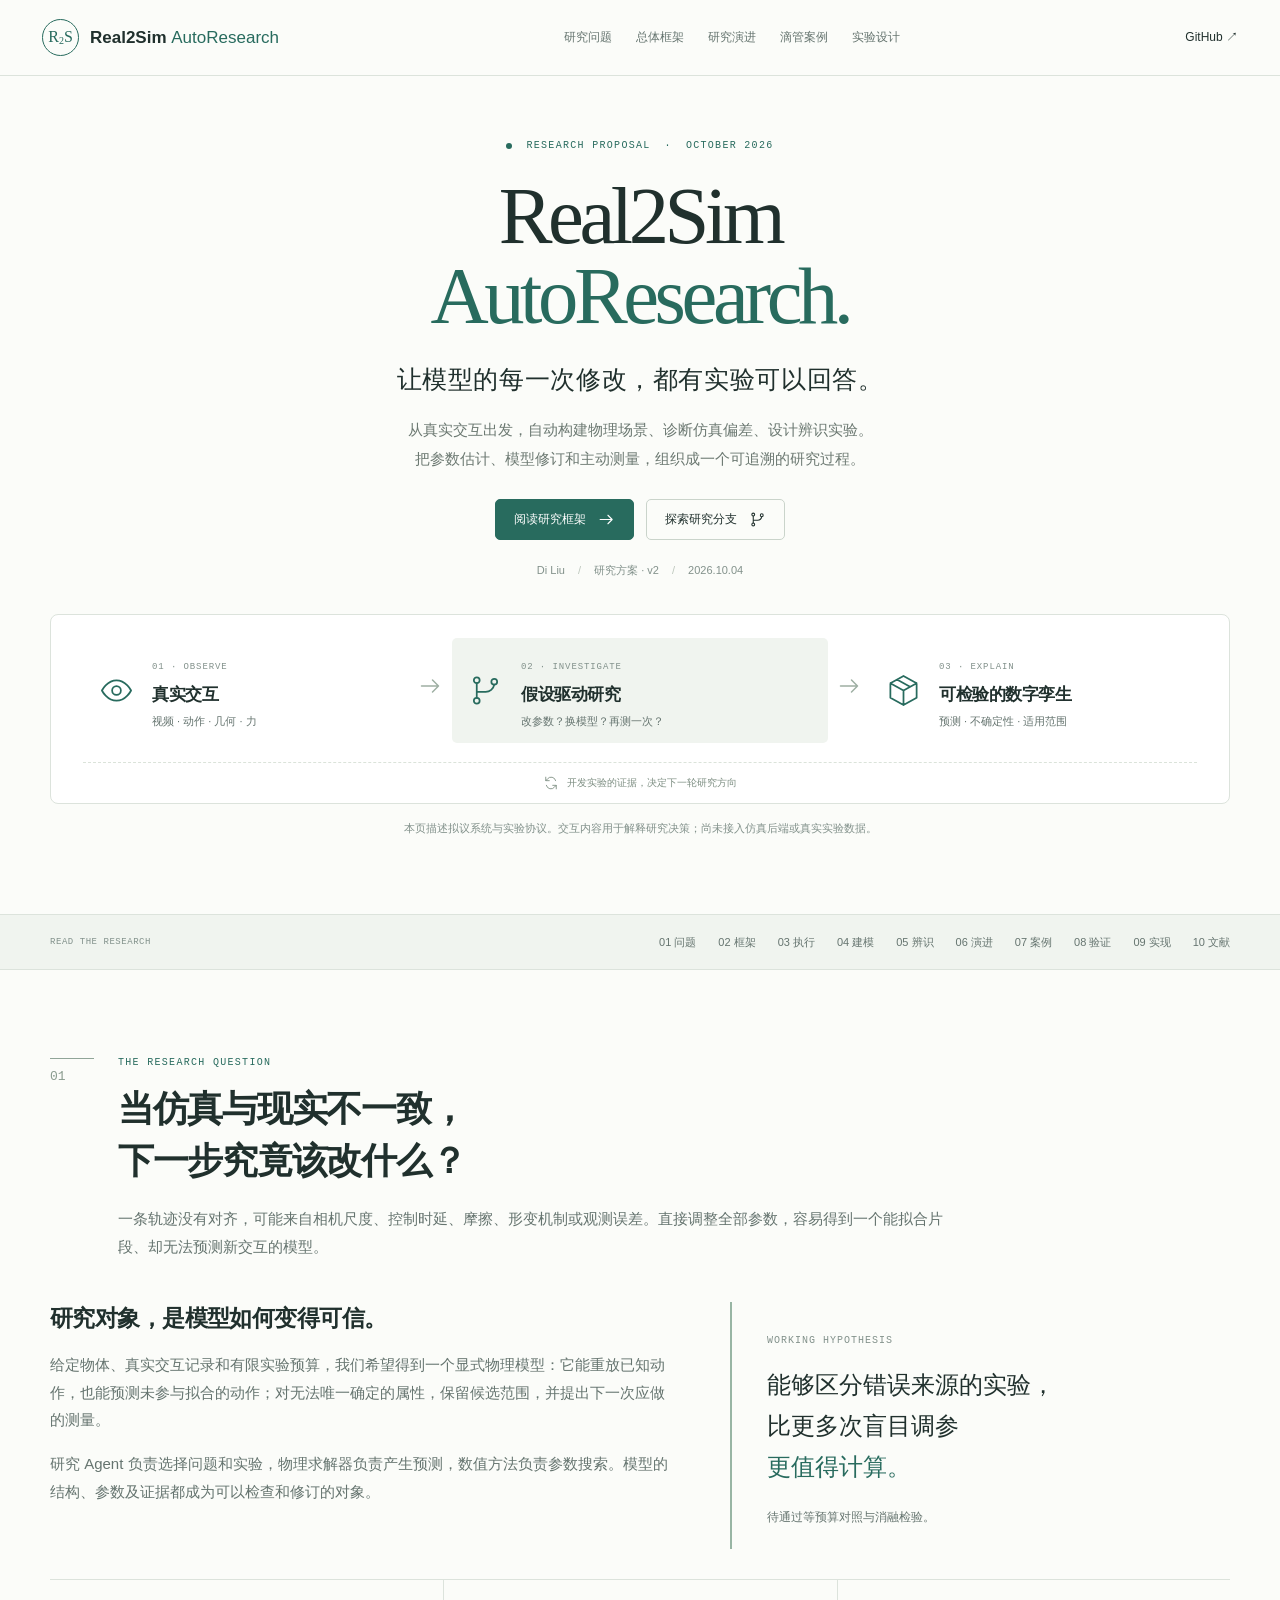
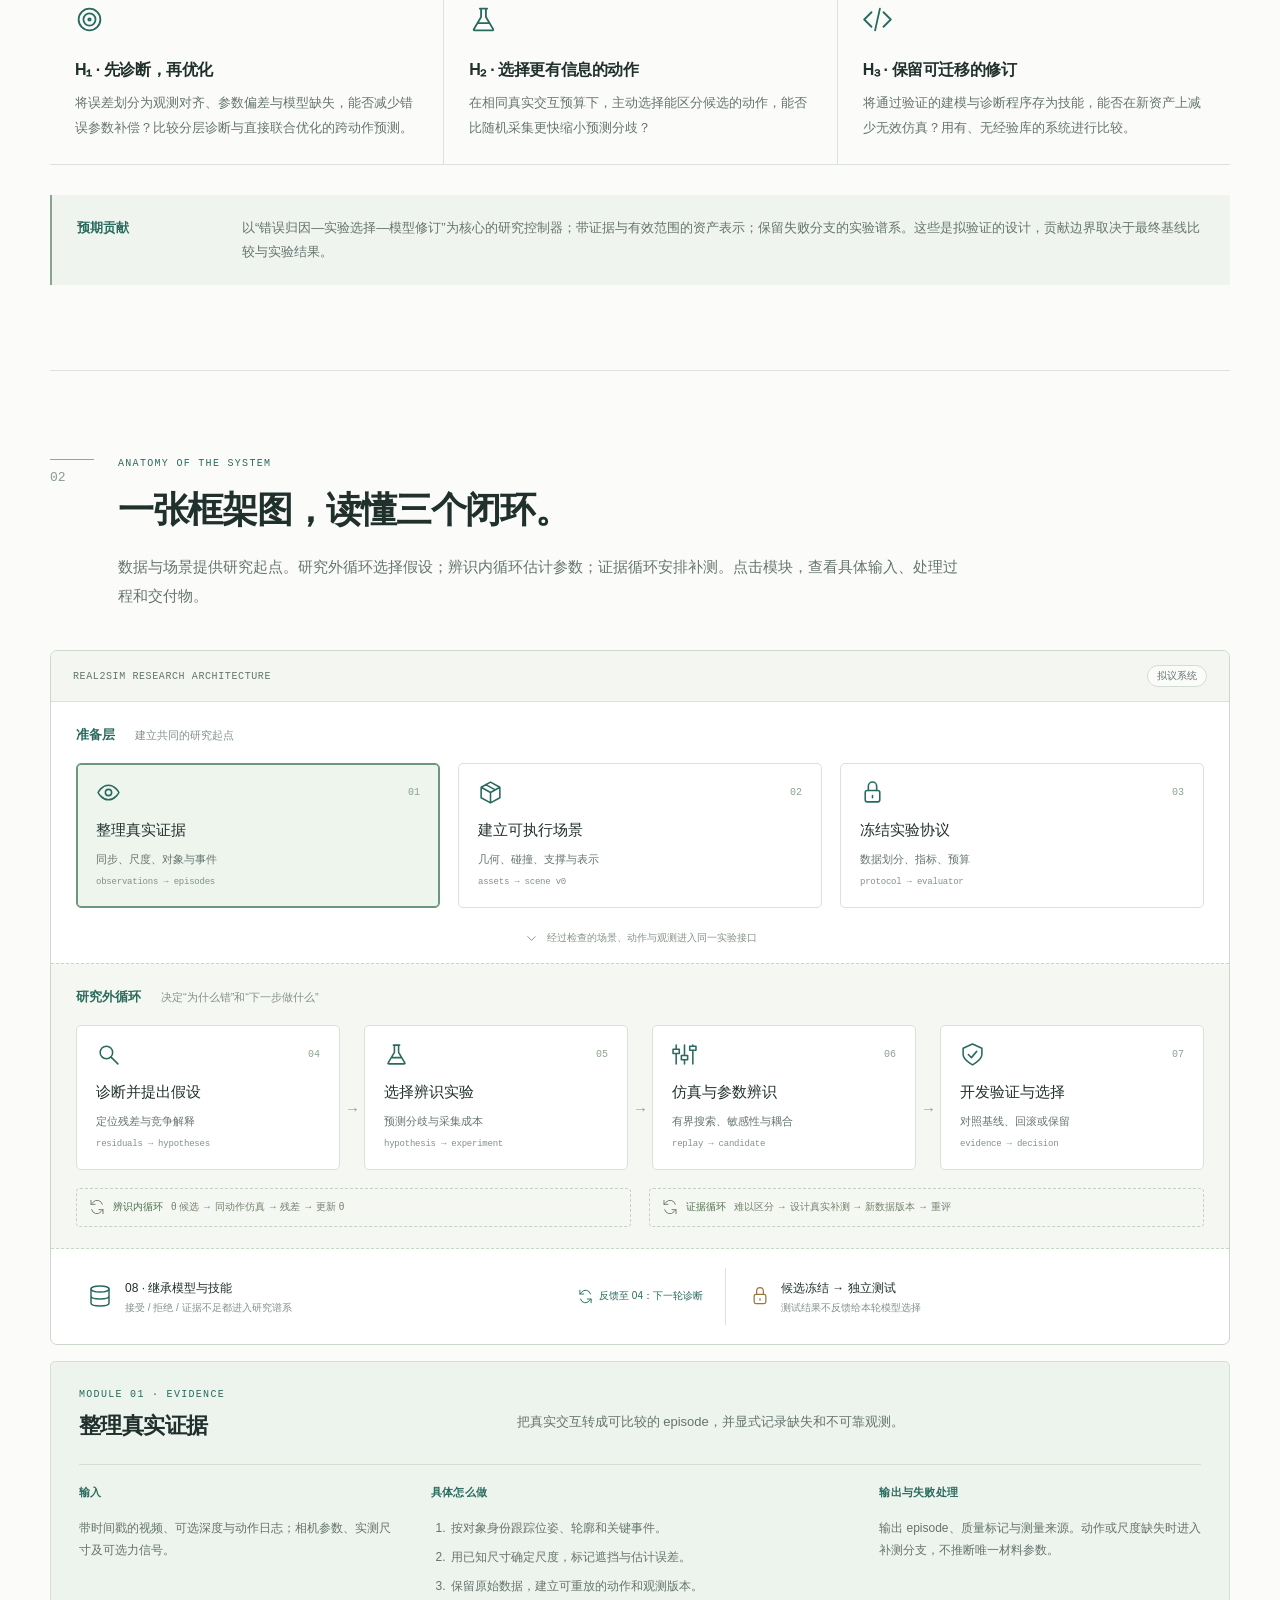
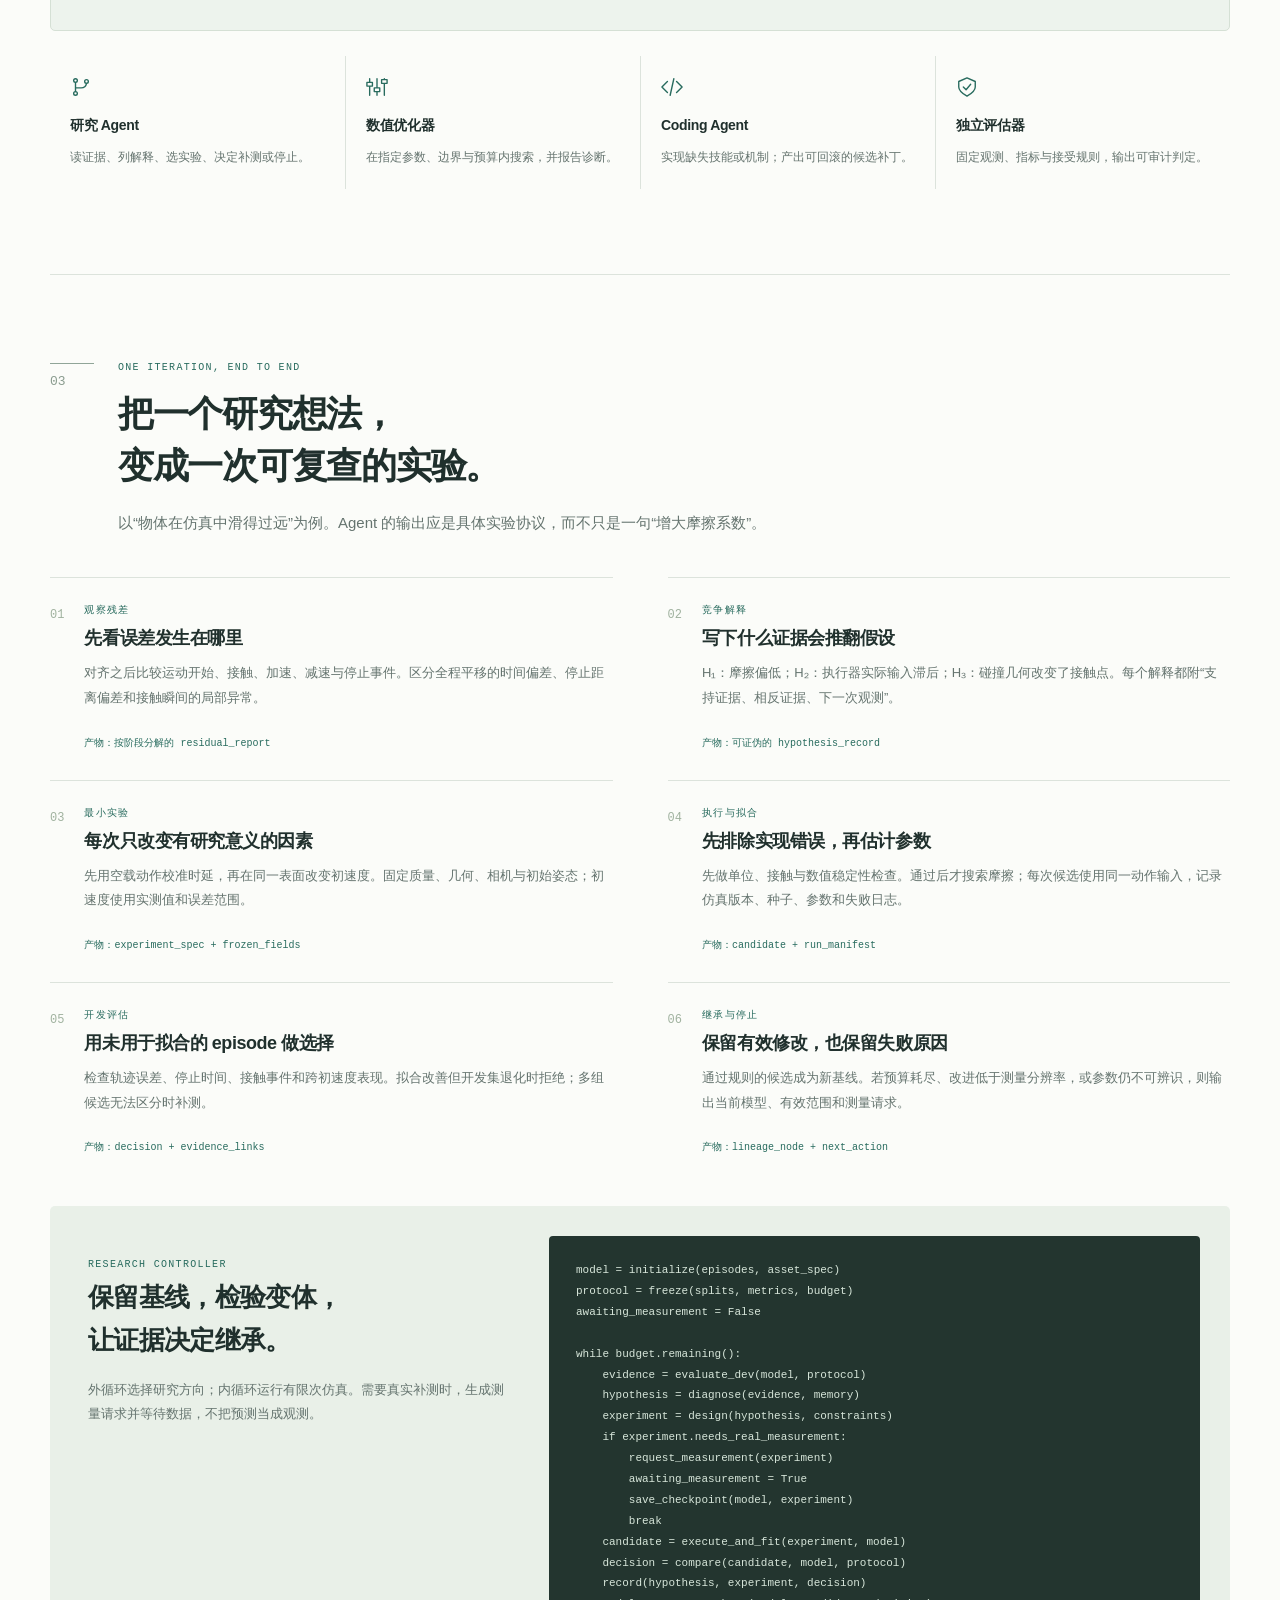
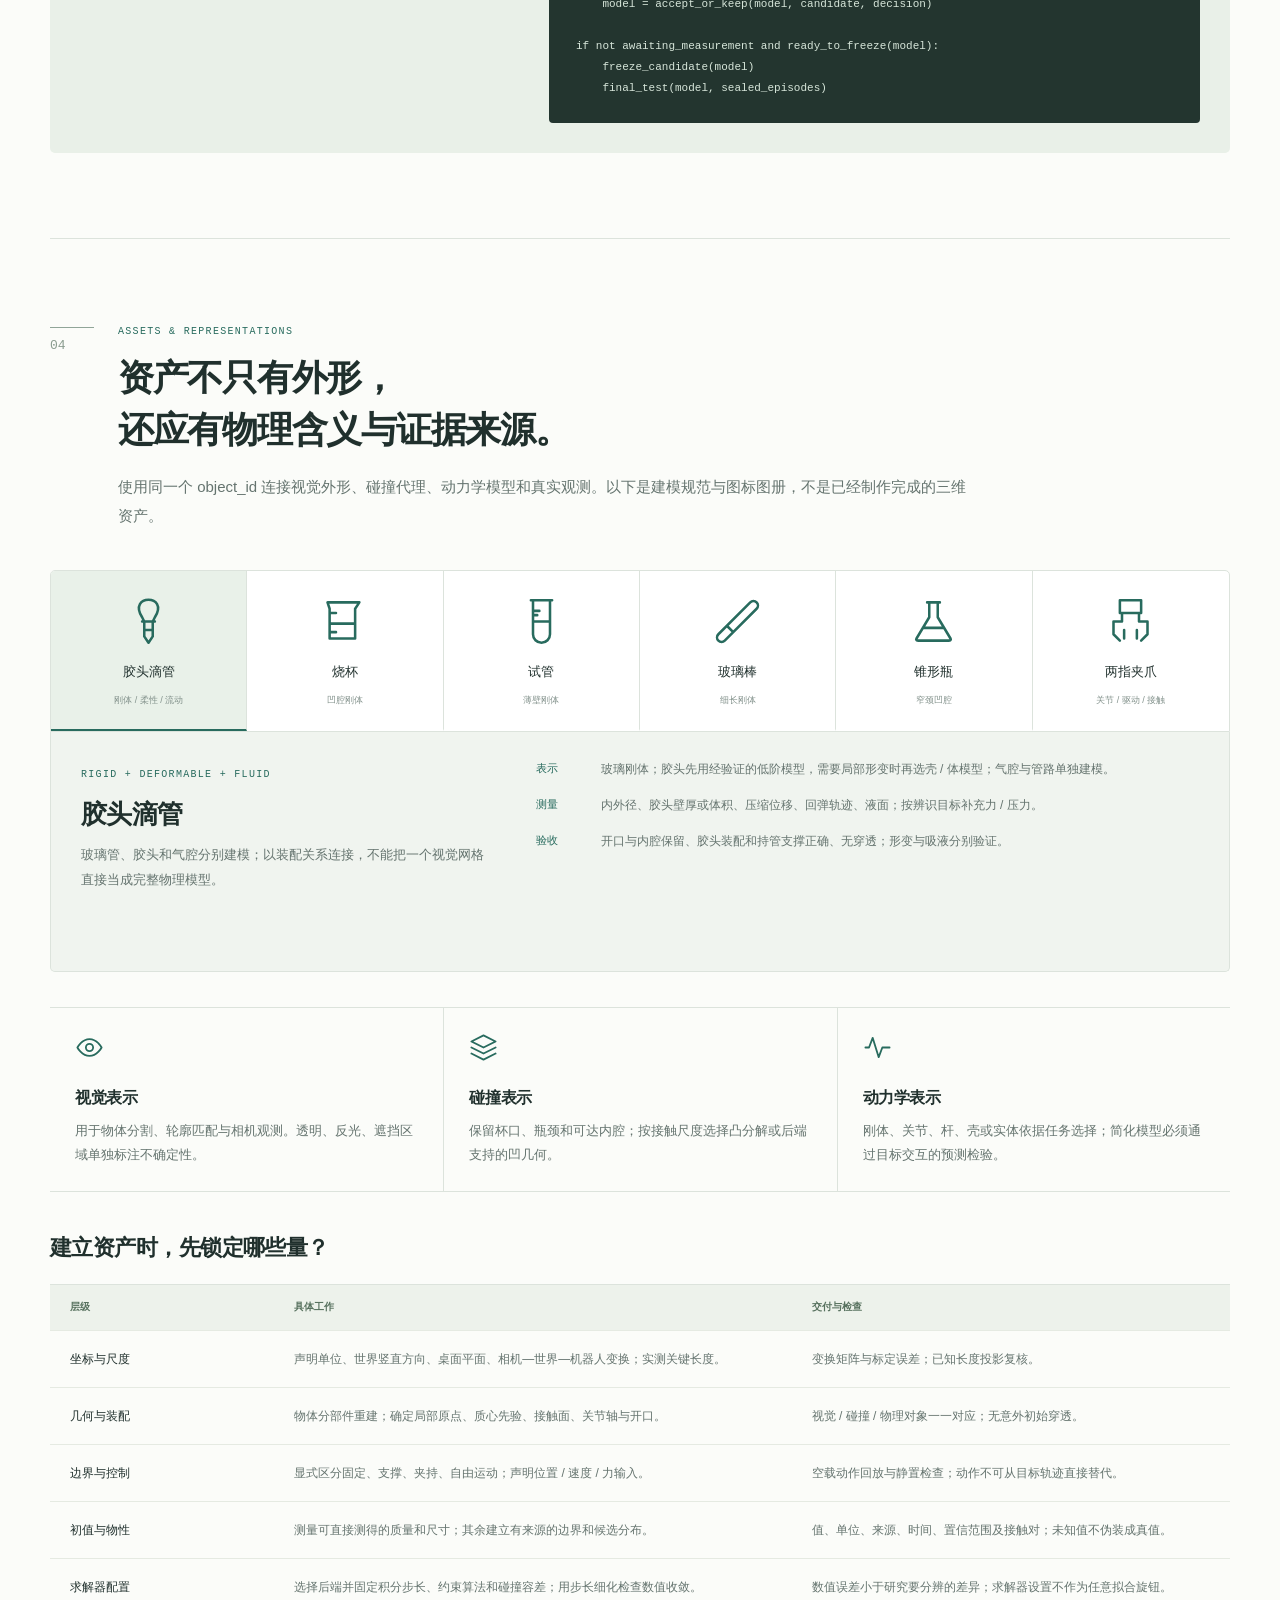
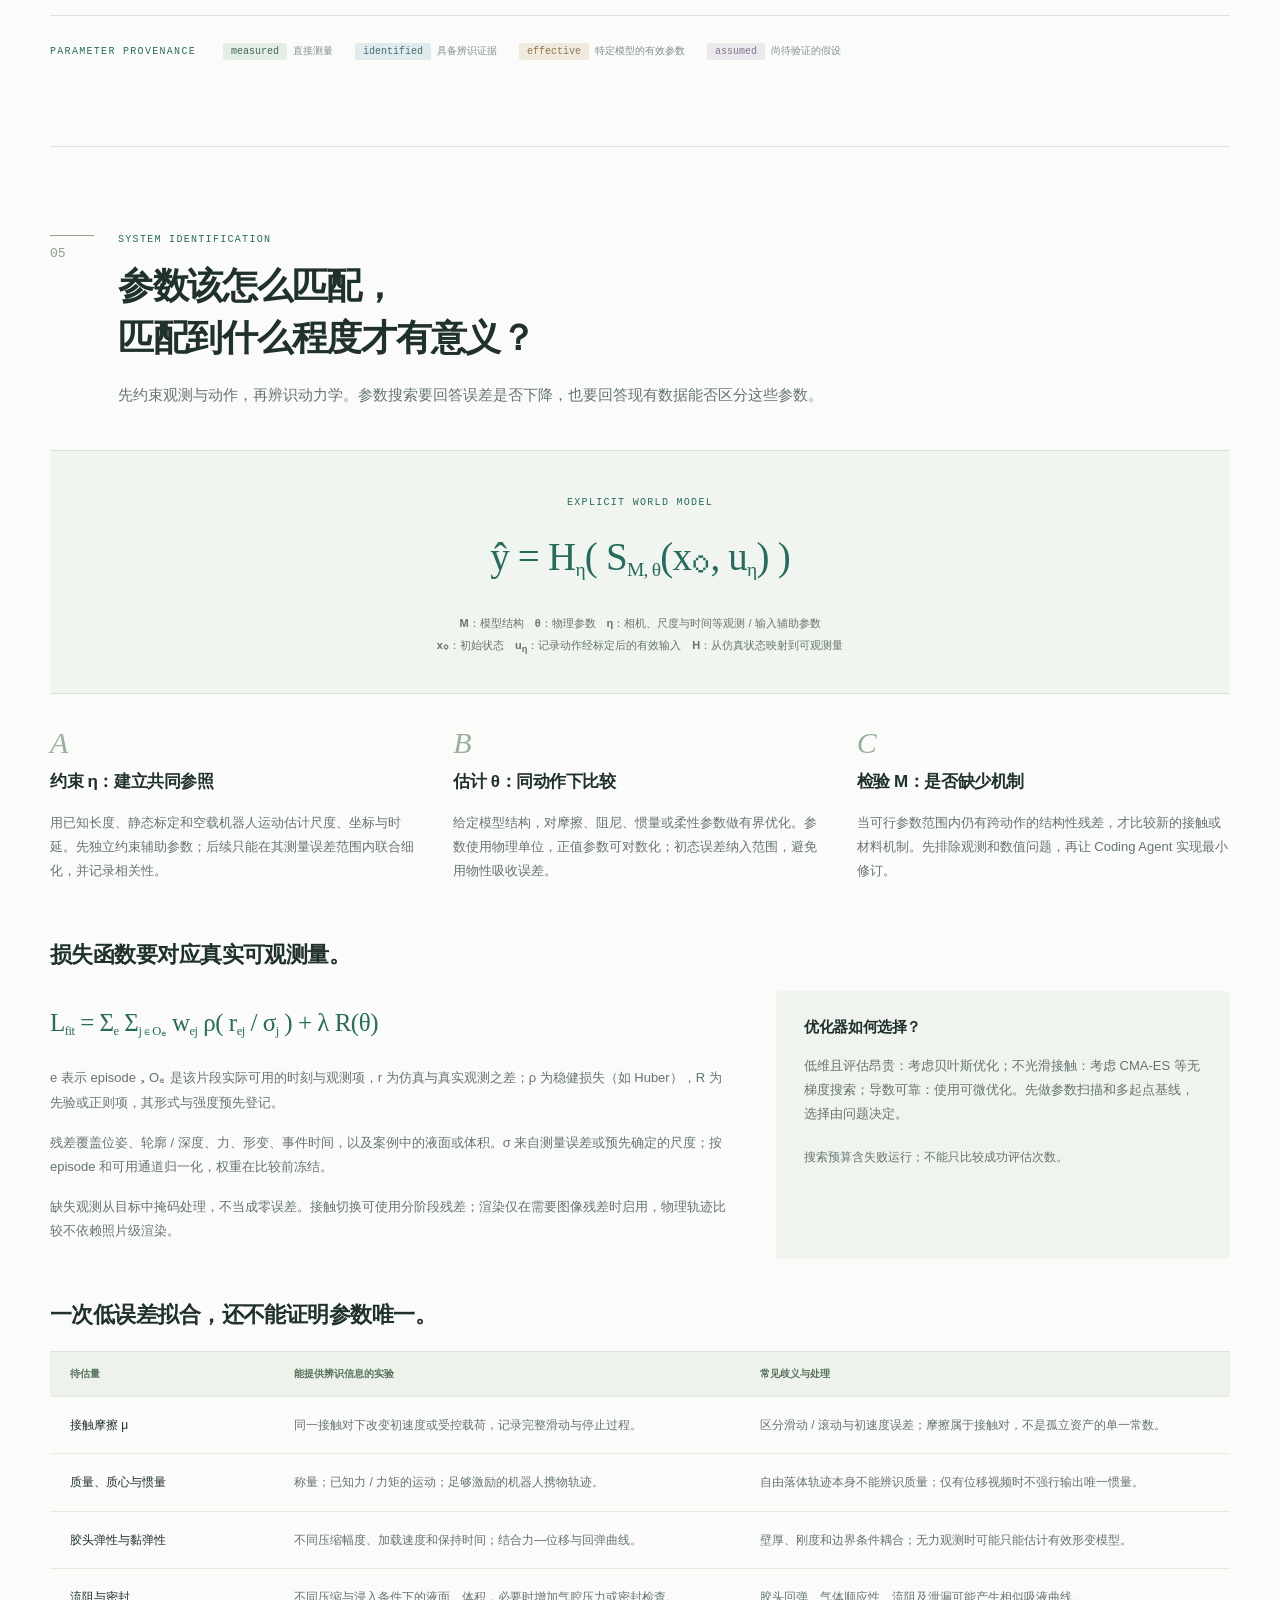
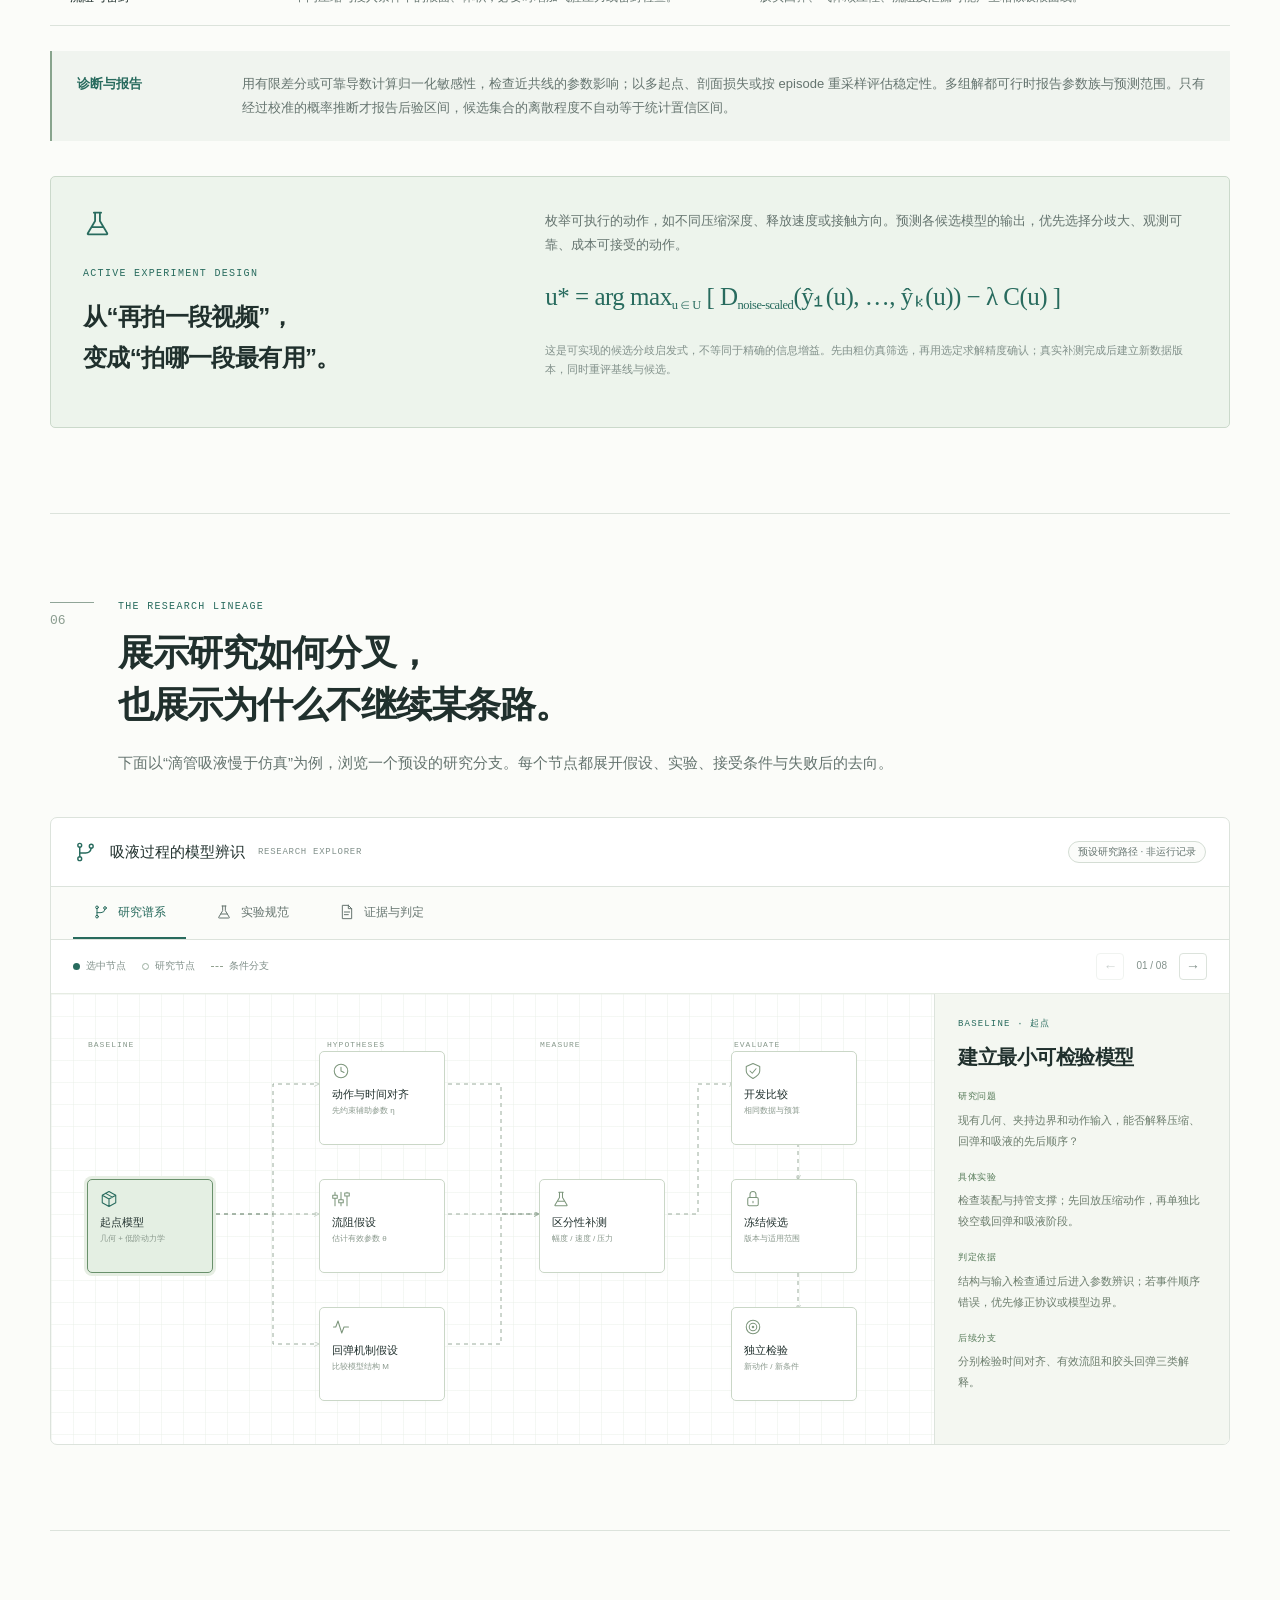
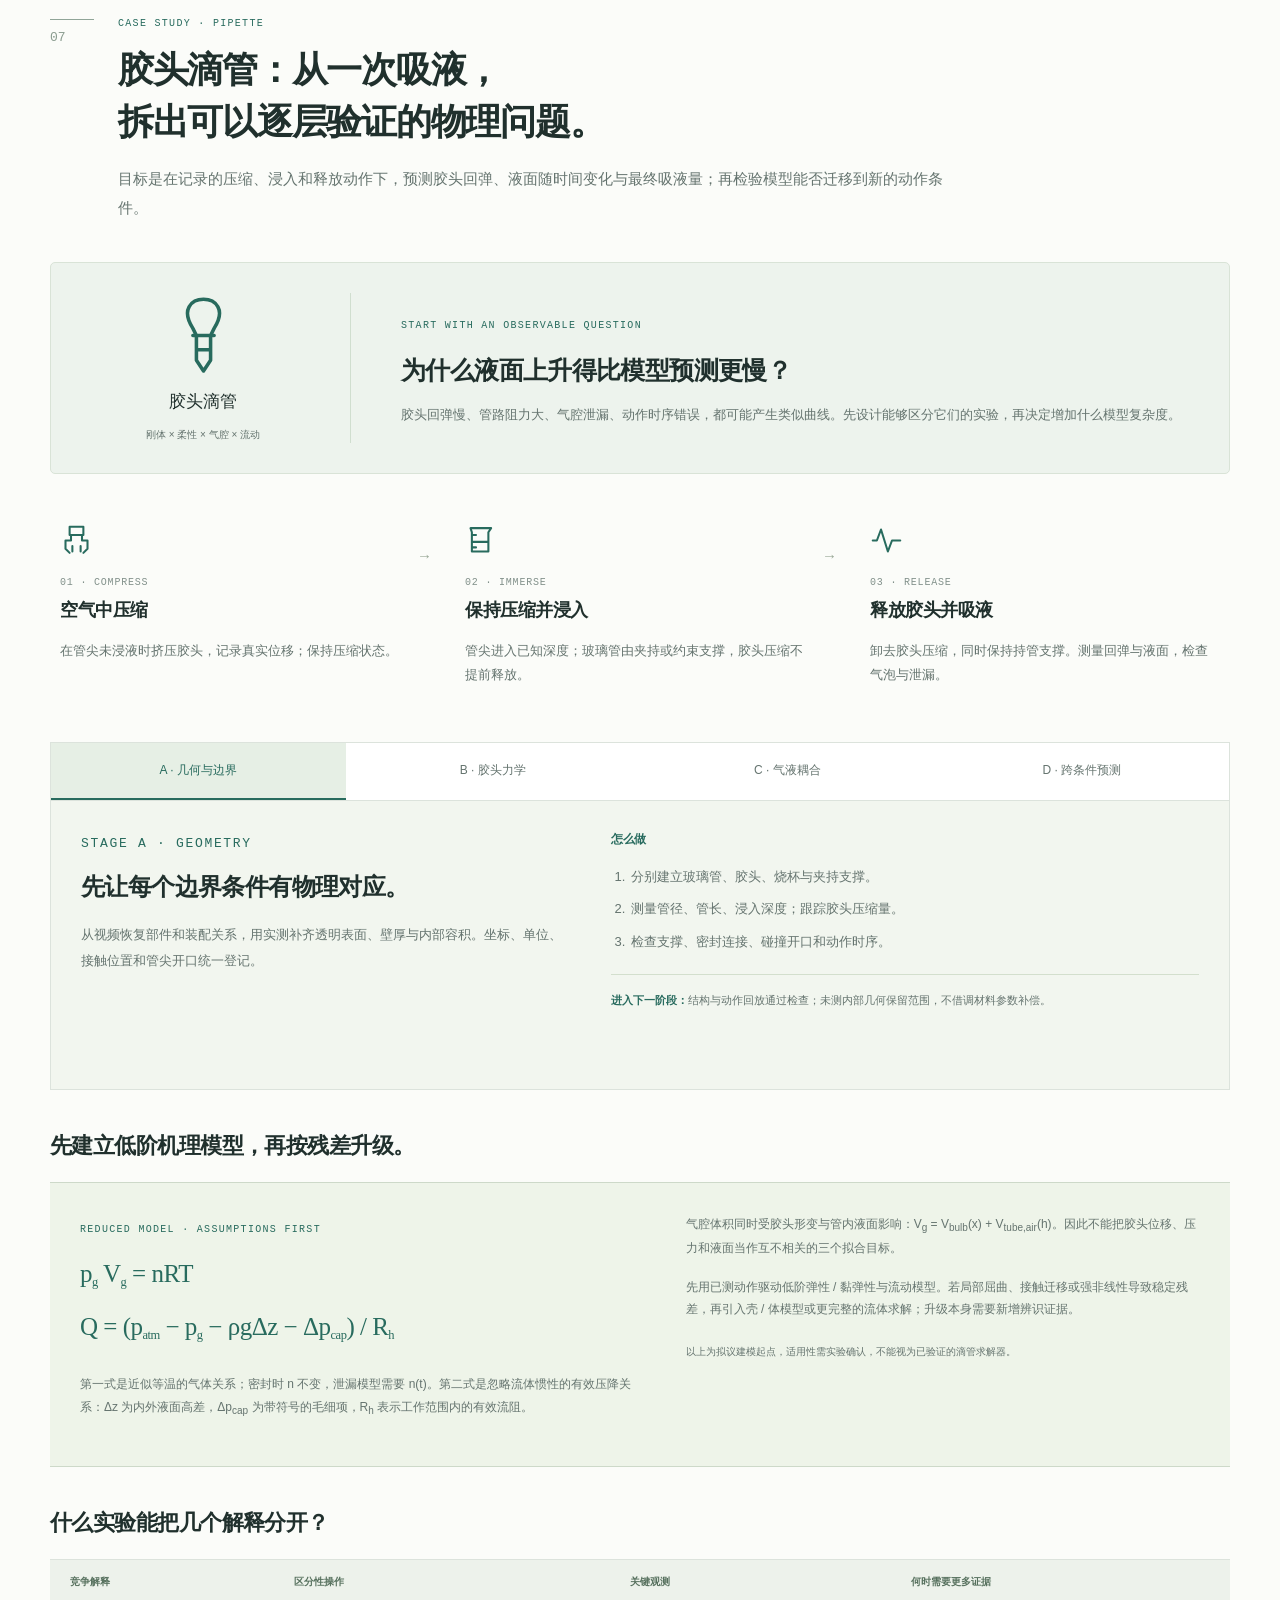
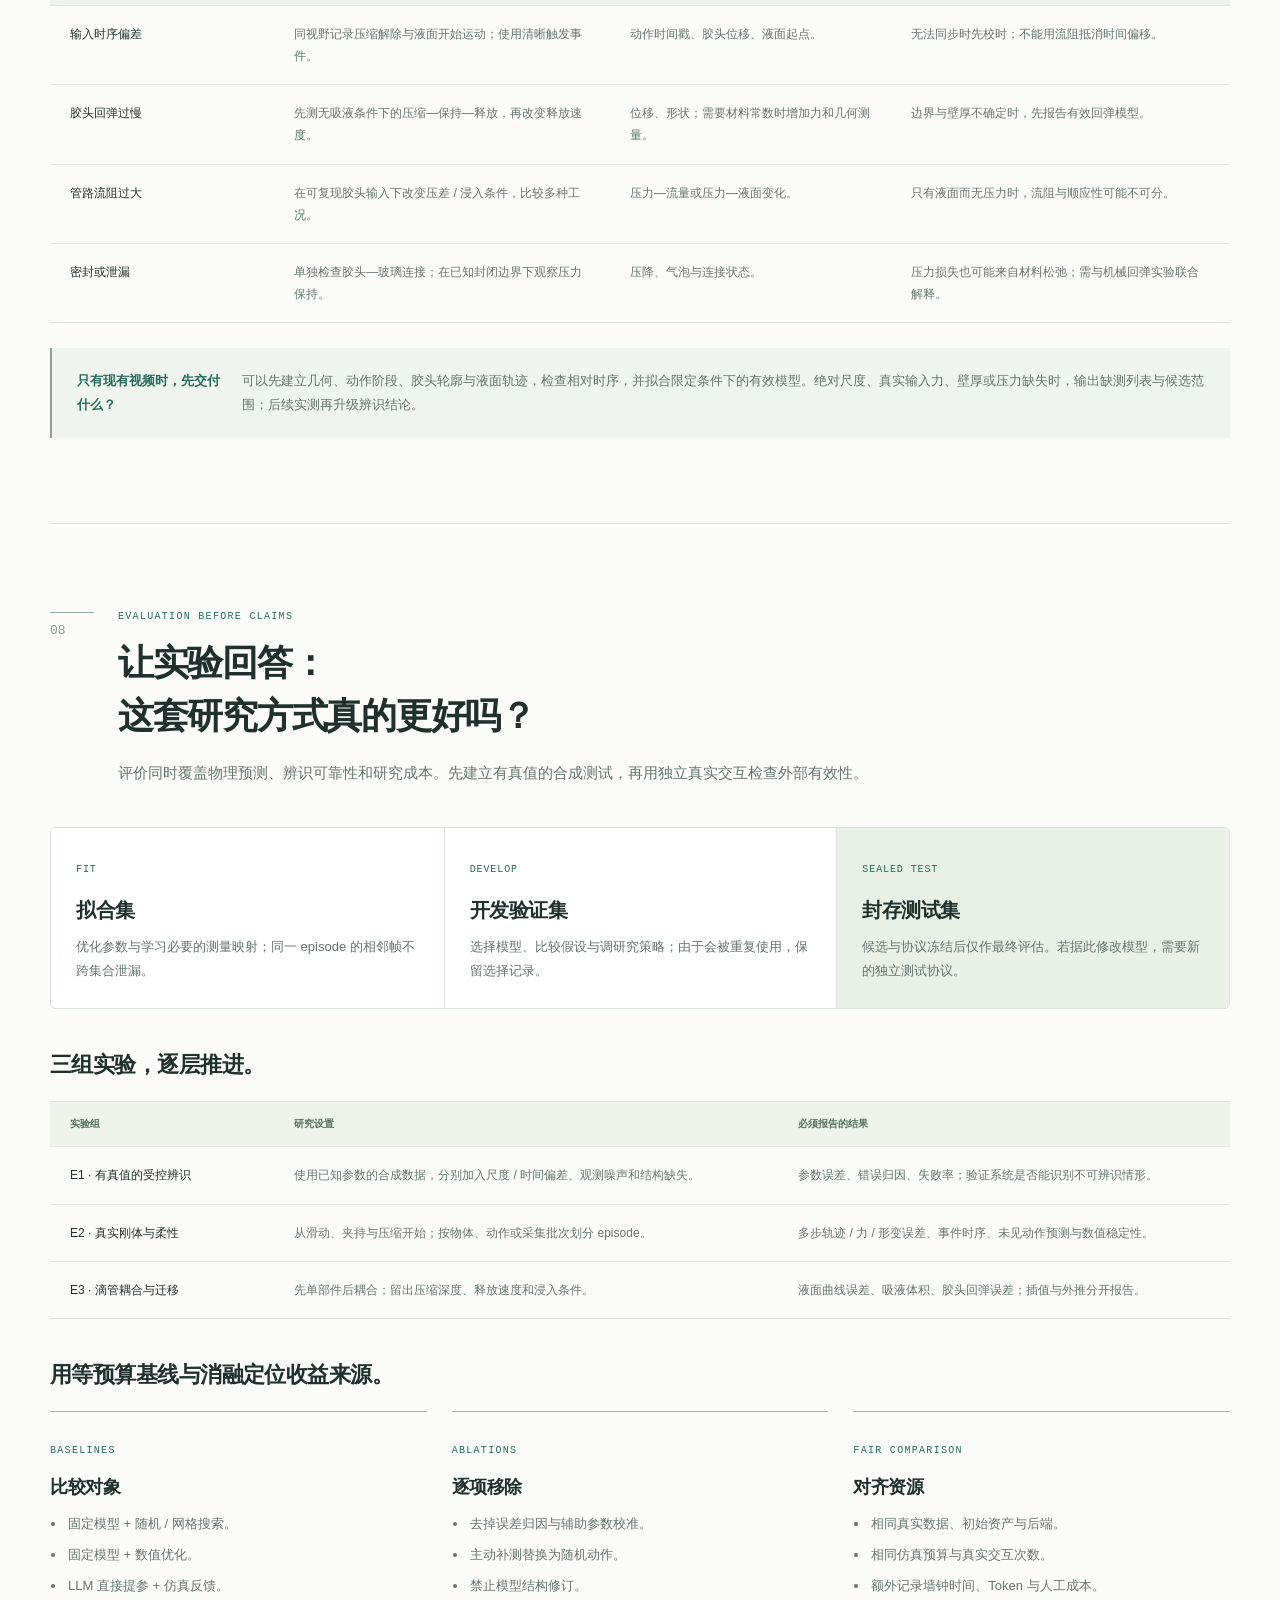
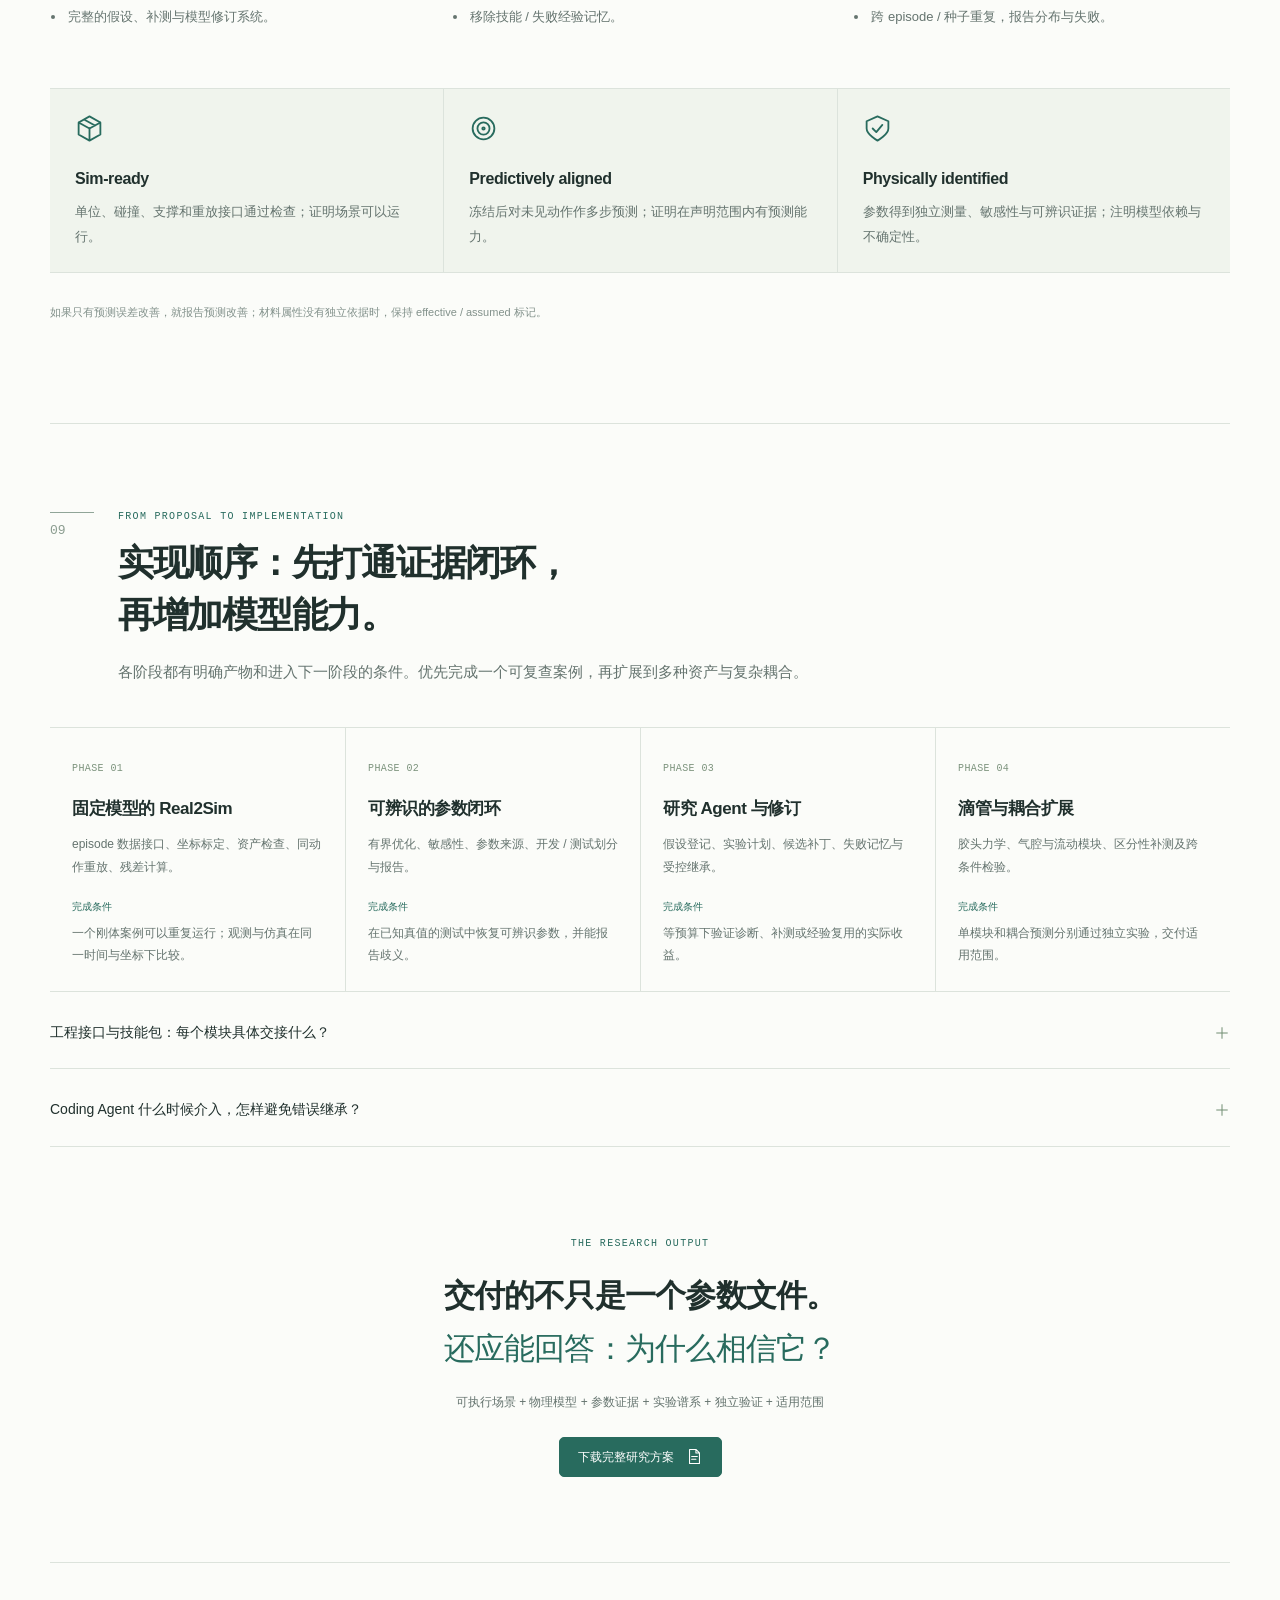
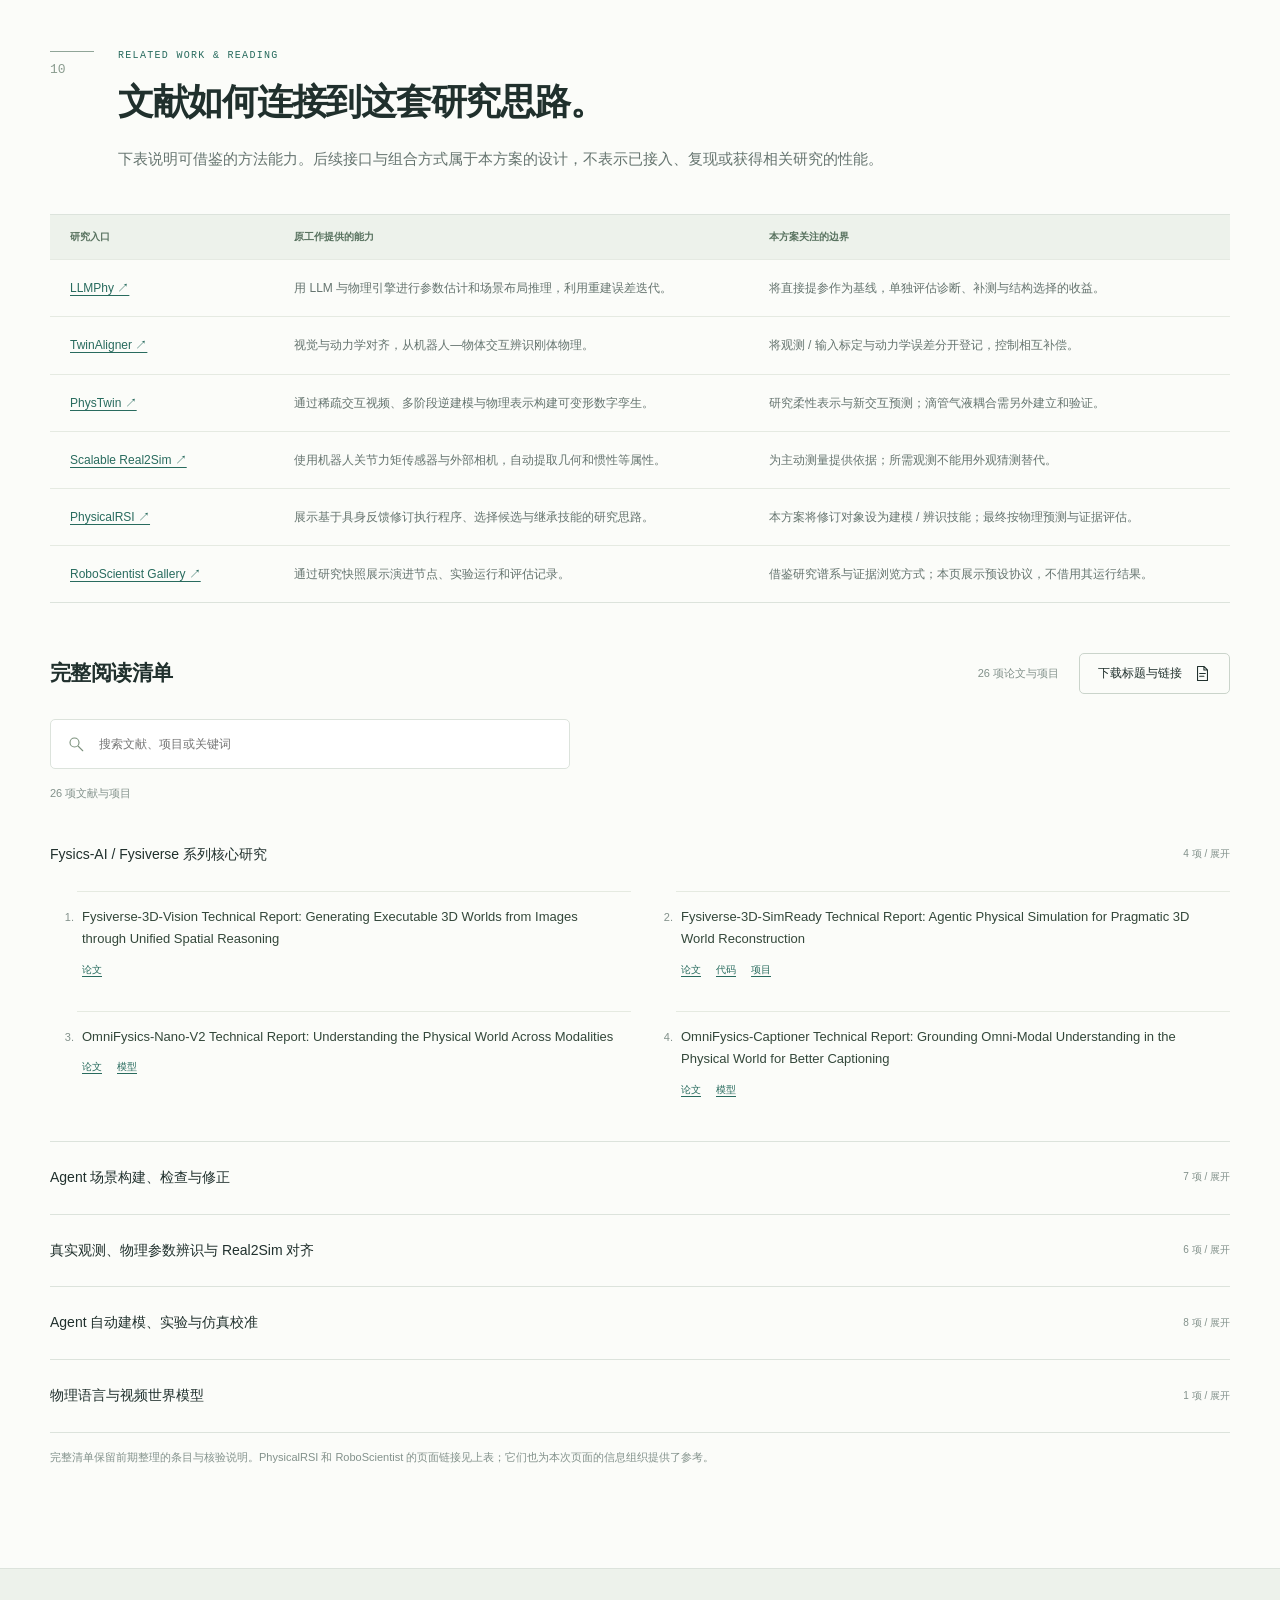
==== commit 521eb067: "Clarify calibrated action input and identification loss notation" ====
--- a/index.html
+++ b/index.html
@@ -75,9 +75,9 @@
 <div class="provenance"><span class="kicker">PARAMETER PROVENANCE</span><div><span class="tag measured">measured</span>直接测量</div><div><span class="tag identified">identified</span>具备辨识证据</div><div><span class="tag effective">effective</span>特定模型的有效参数</div><div><span class="tag assumed">assumed</span>尚待验证的假设</div></div></section>
 
 <section class="chapter" id="identification"><div class="section-intro"><span class="section-num">05</span><div><p class="kicker">SYSTEM IDENTIFICATION</p><h2>参数该怎么匹配，<br>匹配到什么程度才有意义？</h2><p class="section-lede">先约束观测与动作，再辨识动力学。参数搜索要回答误差是否下降，也要回答现有数据能否区分这些参数。</p></div></div>
-<div class="equation-block"><span class="kicker">EXPLICIT WORLD MODEL</span><div class="equation">ŷ = H<sub>η</sub>( S<sub>M, θ</sub>(x₀, u) )</div><p><b>M</b>：模型结构　<b>θ</b>：物理参数　<b>η</b>：相机、尺度与时间等观测 / 输入辅助参数<br><b>x₀</b>：初始状态　<b>u</b>：记录或可验证重建的动作　<b>H</b>：从仿真状态映射到可观测量</p></div>
+<div class="equation-block"><span class="kicker">EXPLICIT WORLD MODEL</span><div class="equation">ŷ = H<sub>η</sub>( S<sub>M, θ</sub>(x₀, u<sub>η</sub>) )</div><p><b>M</b>：模型结构　<b>θ</b>：物理参数　<b>η</b>：相机、尺度与时间等观测 / 输入辅助参数<br><b>x₀</b>：初始状态　<b>u<sub>η</sub></b>：记录动作经标定后的有效输入　<b>H</b>：从仿真状态映射到可观测量</p></div>
 <div class="three-col numbered"><article><span>A</span><h3>约束 η：建立共同参照</h3><p>用已知长度、静态标定和空载机器人运动估计尺度、坐标与时延。先独立约束辅助参数；后续只能在其测量误差范围内联合细化，并记录相关性。</p></article><article><span>B</span><h3>估计 θ：同动作下比较</h3><p>给定模型结构，对摩擦、阻尼、惯量或柔性参数做有界优化。参数使用物理单位，正值参数可对数化；初态误差纳入范围，避免用物性吸收误差。</p></article><article><span>C</span><h3>检验 M：是否缺少机制</h3><p>当可行参数范围内仍有跨动作的结构性残差，才比较新的接触或材料机制。先排除观测和数值问题，再让 Coding Agent 实现最小修订。</p></article></div>
-<h3 class="subheading">损失函数要对应真实可观测量。</h3><div class="loss-layout"><div><div class="equation small">L<sub>fit</sub> = Σ<sub>e</sub> Σ<sub>j ∈ Oₑ</sub> w<sub>ej</sub> ρ( r<sub>ej</sub> / σ<sub>j</sub> ) + λ R(θ)</div><p>残差覆盖位姿、轮廓 / 深度、力、形变、事件时间，以及案例中的液面或体积。σ 来自测量误差或预先确定的尺度；按 episode 和可用通道归一化，权重在比较前冻结。</p><p>缺失观测从目标中掩码处理，不当成零误差。接触切换可使用分阶段残差；渲染仅在需要图像残差时启用，物理轨迹比较不依赖照片级渲染。</p></div><aside><h4>优化器如何选择？</h4><p>低维且评估昂贵：考虑贝叶斯优化；不光滑接触：考虑 CMA-ES 等无梯度搜索；导数可靠：使用可微优化。先做参数扫描和多起点基线，选择由问题决定。</p><small>搜索预算含失败运行；不能只比较成功评估次数。</small></aside></div>
+<h3 class="subheading">损失函数要对应真实可观测量。</h3><div class="loss-layout"><div><div class="equation small">L<sub>fit</sub> = Σ<sub>e</sub> Σ<sub>j ∈ Oₑ</sub> w<sub>ej</sub> ρ( r<sub>ej</sub> / σ<sub>j</sub> ) + λ R(θ)</div><p>e 表示 episode，Oₑ 是该片段实际可用的时刻与观测项，r 为仿真与真实观测之差；ρ 为稳健损失（如 Huber），R 为先验或正则项，其形式与强度预先登记。</p><p>残差覆盖位姿、轮廓 / 深度、力、形变、事件时间，以及案例中的液面或体积。σ 来自测量误差或预先确定的尺度；按 episode 和可用通道归一化，权重在比较前冻结。</p><p>缺失观测从目标中掩码处理，不当成零误差。接触切换可使用分阶段残差；渲染仅在需要图像残差时启用，物理轨迹比较不依赖照片级渲染。</p></div><aside><h4>优化器如何选择？</h4><p>低维且评估昂贵：考虑贝叶斯优化；不光滑接触：考虑 CMA-ES 等无梯度搜索；导数可靠：使用可微优化。先做参数扫描和多起点基线，选择由问题决定。</p><small>搜索预算含失败运行；不能只比较成功评估次数。</small></aside></div>
 <h3 class="subheading">一次低误差拟合，还不能证明参数唯一。</h3><div class="table-scroll"><table><thead><tr><th>待估量</th><th>能提供辨识信息的实验</th><th>常见歧义与处理</th></tr></thead><tbody>
 <tr><td>接触摩擦 μ</td><td>同一接触对下改变初速度或受控载荷，记录完整滑动与停止过程。</td><td>区分滑动 / 滚动与初速度误差；摩擦属于接触对，不是孤立资产的单一常数。</td></tr>
 <tr><td>质量、质心与惯量</td><td>称量；已知力 / 力矩的运动；足够激励的机器人携物轨迹。</td><td>自由落体轨迹本身不能辨识质量；仅有位移视频时不强行输出唯一惯量。</td></tr>
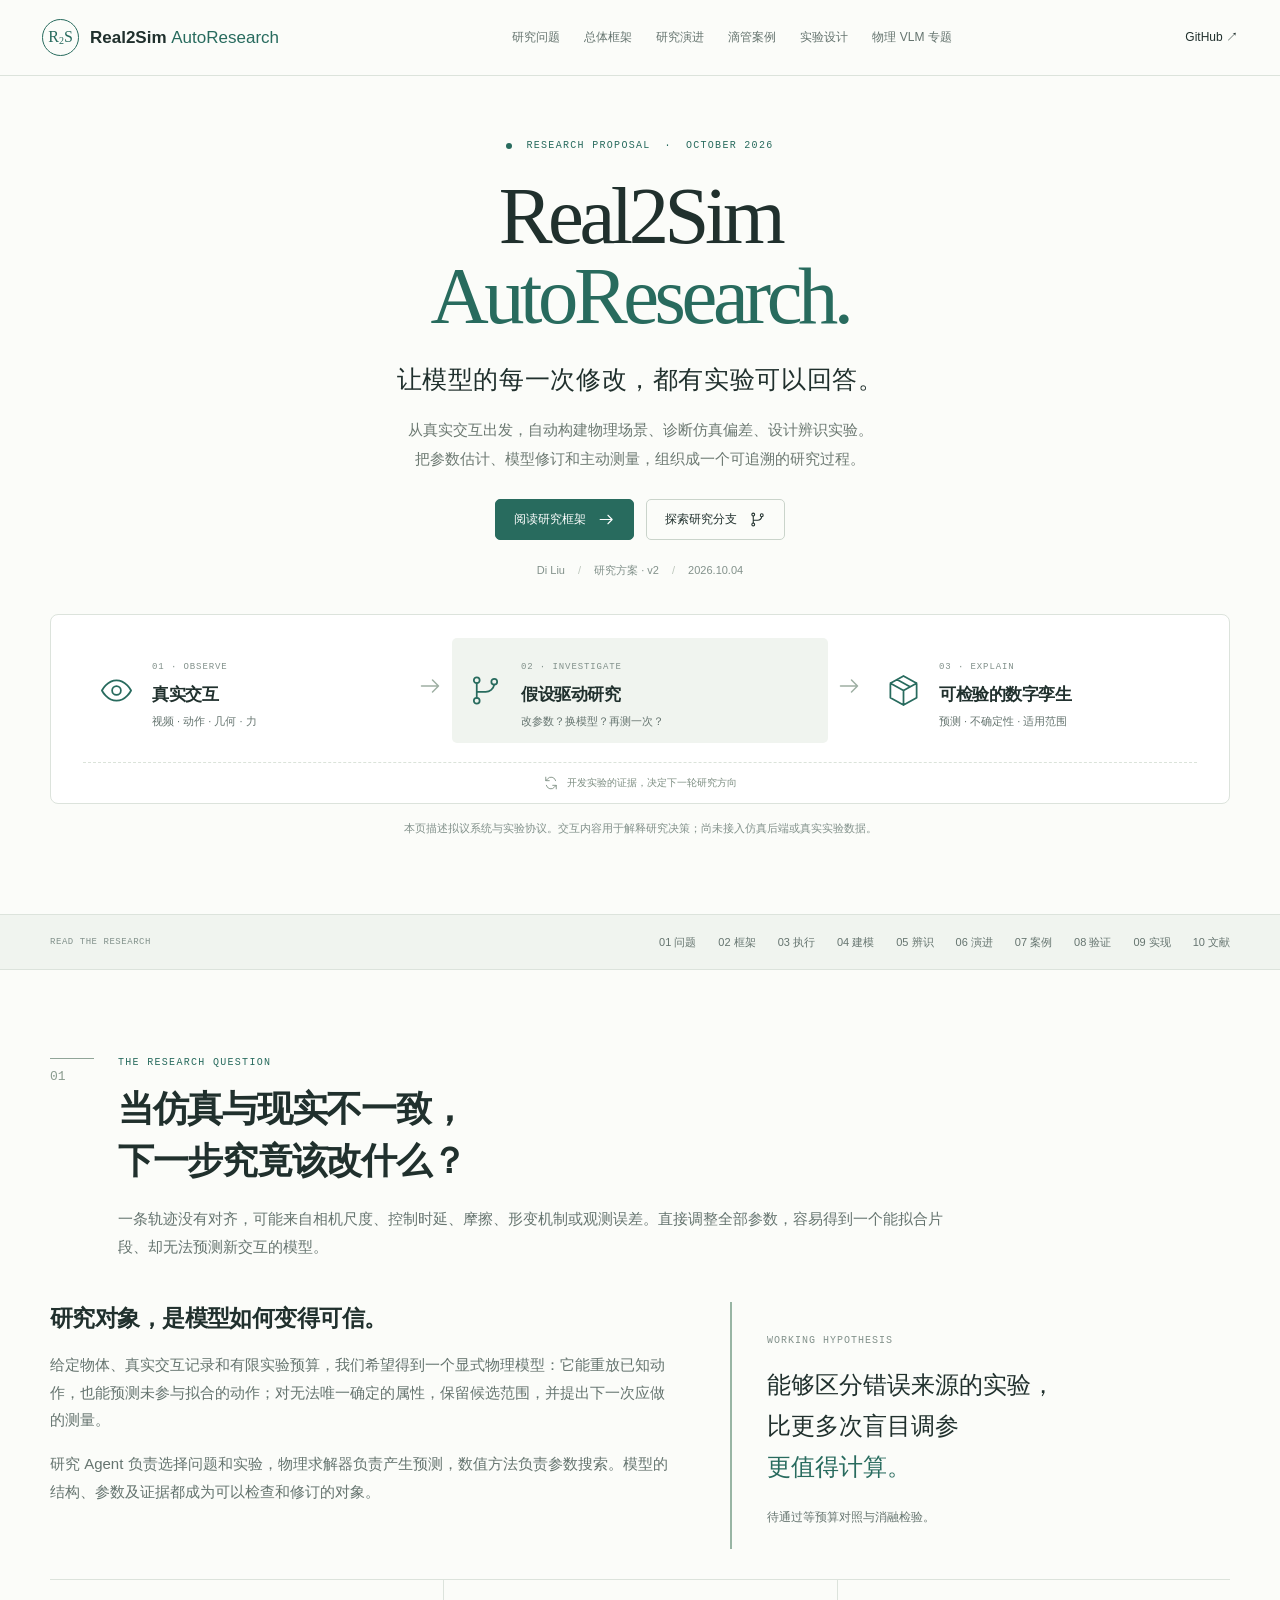
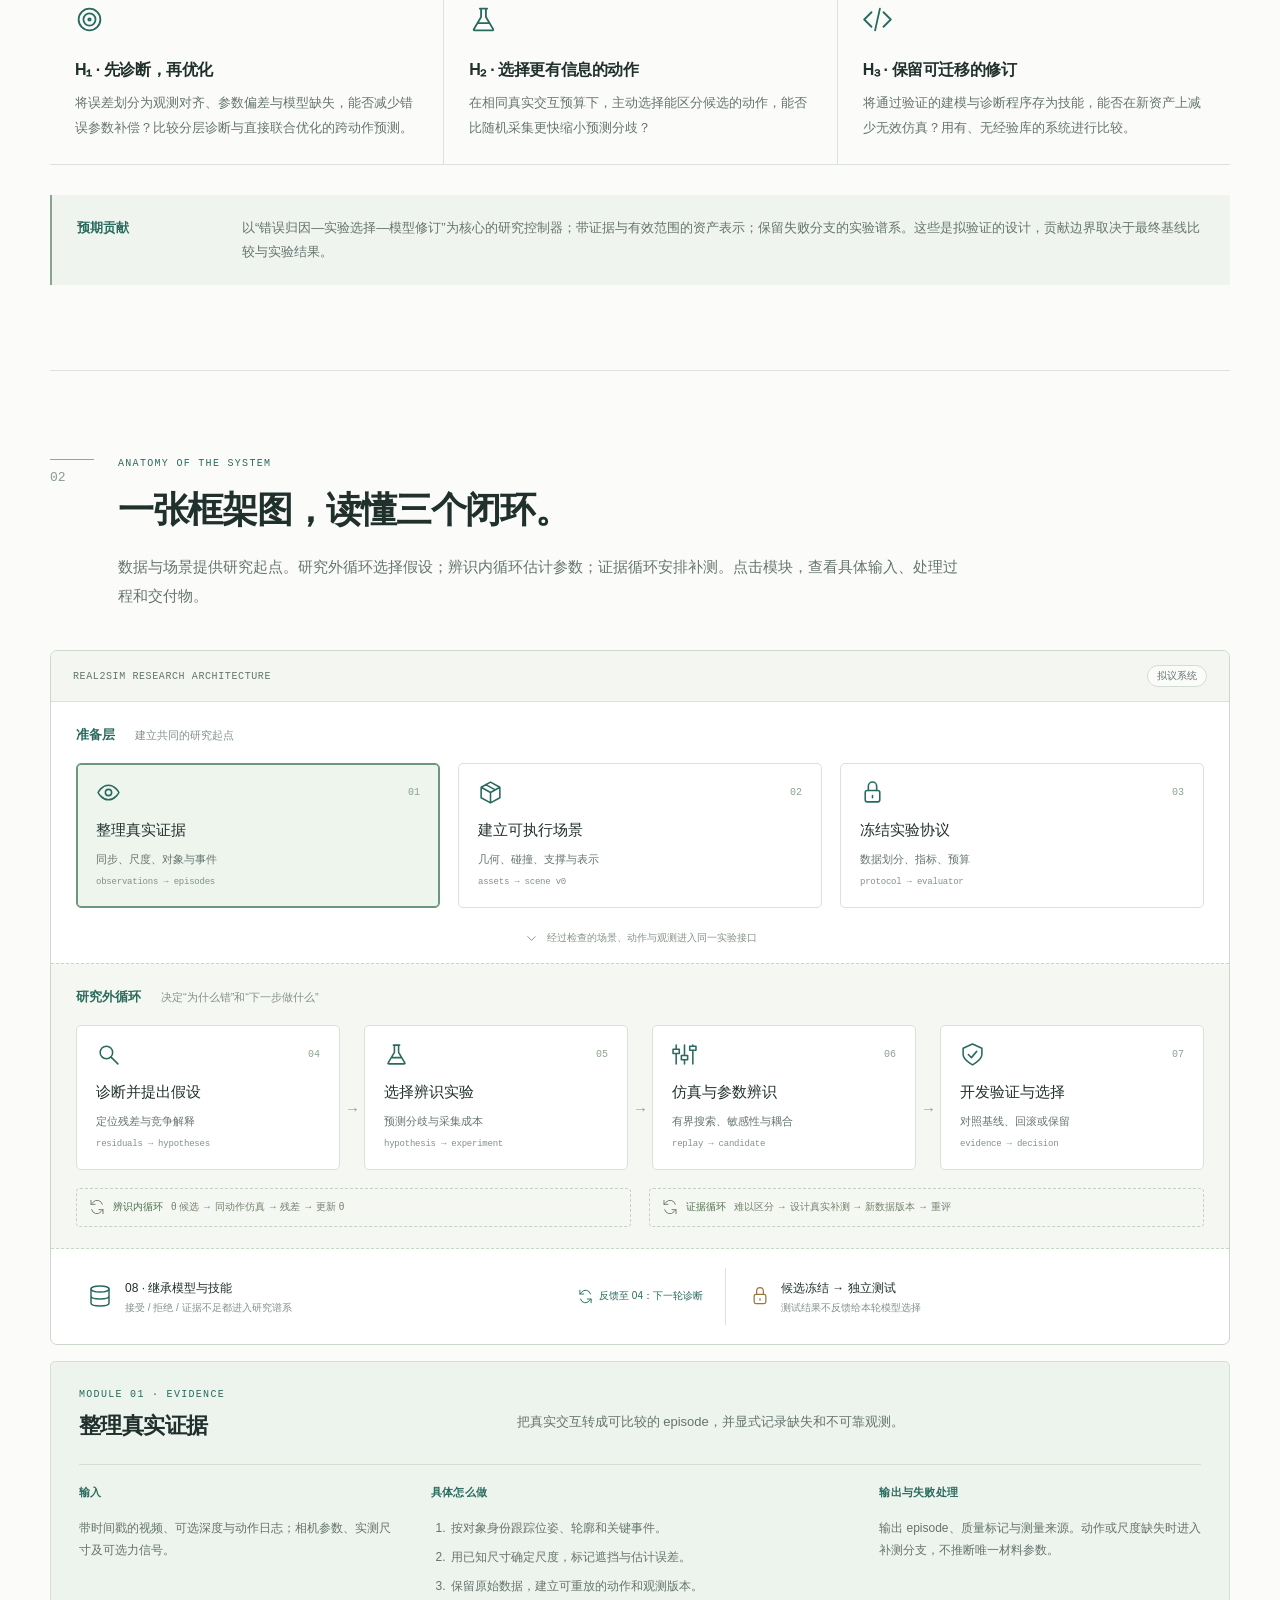
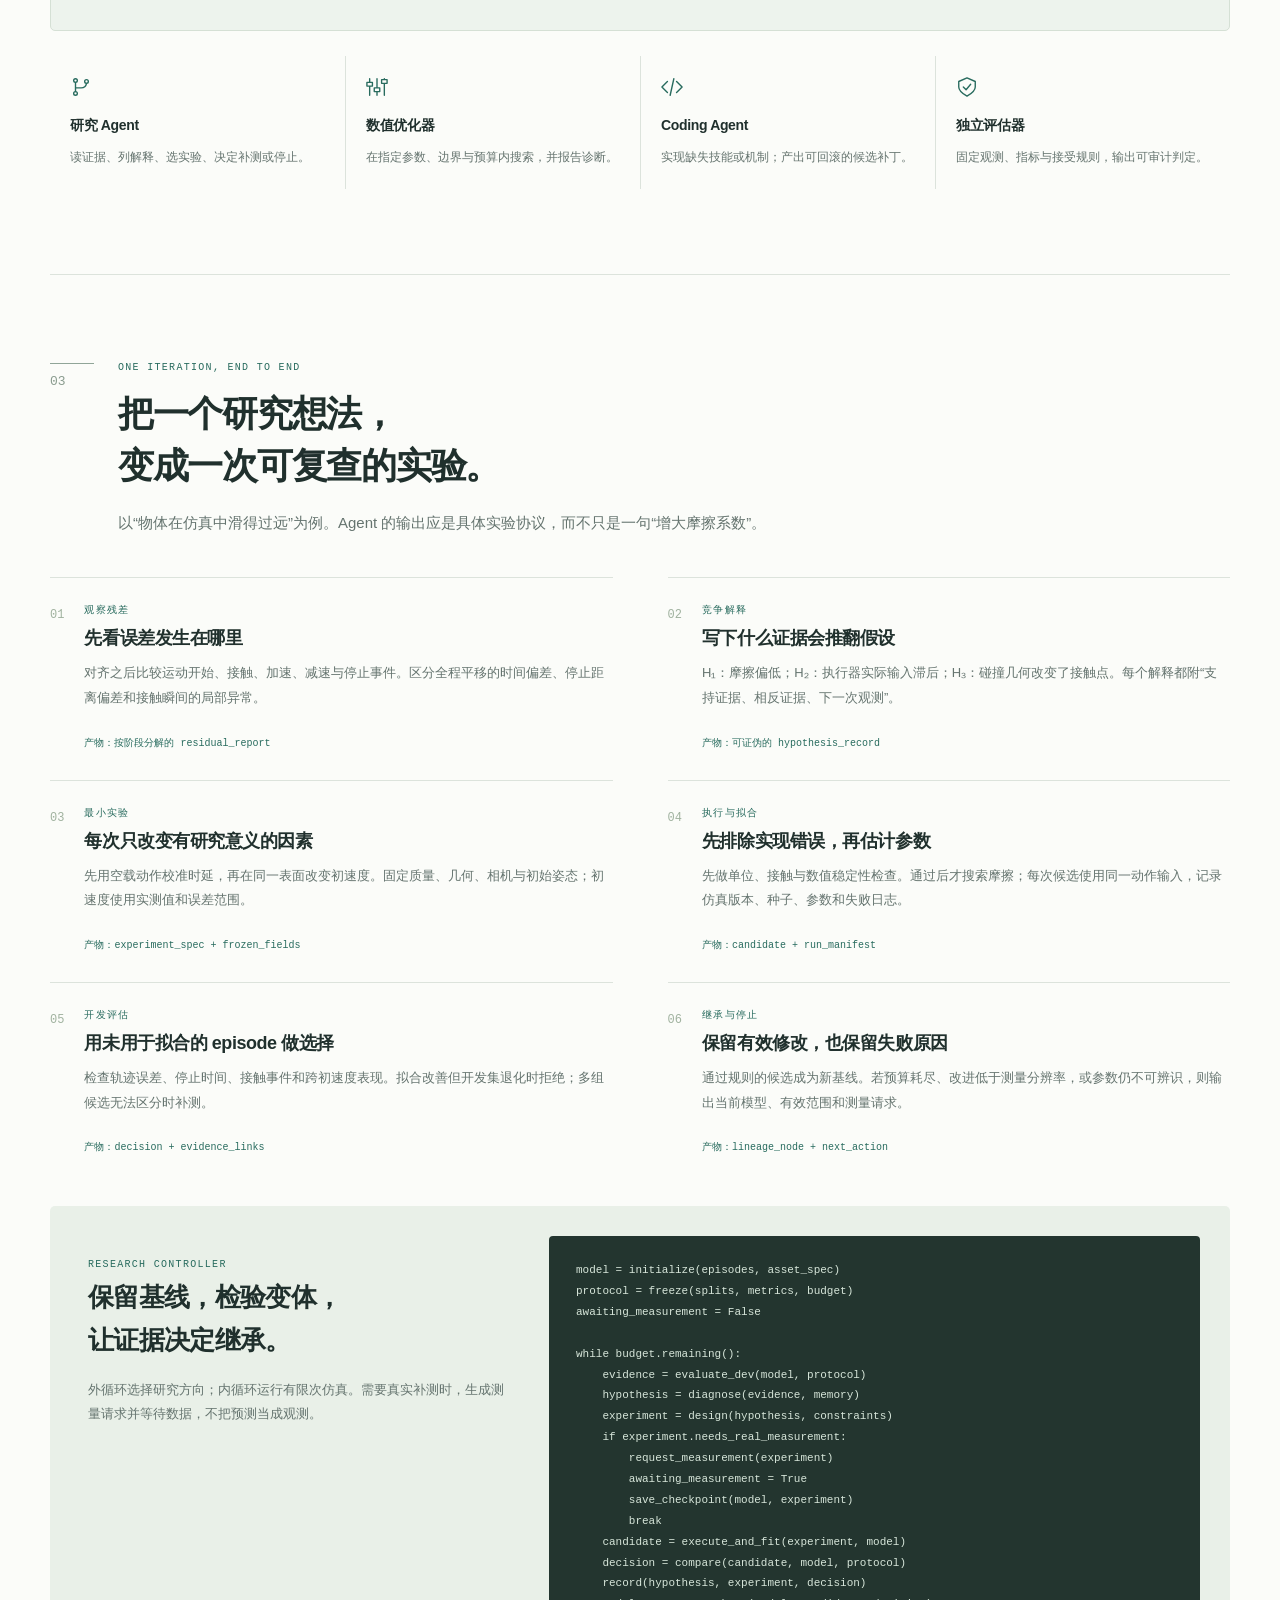
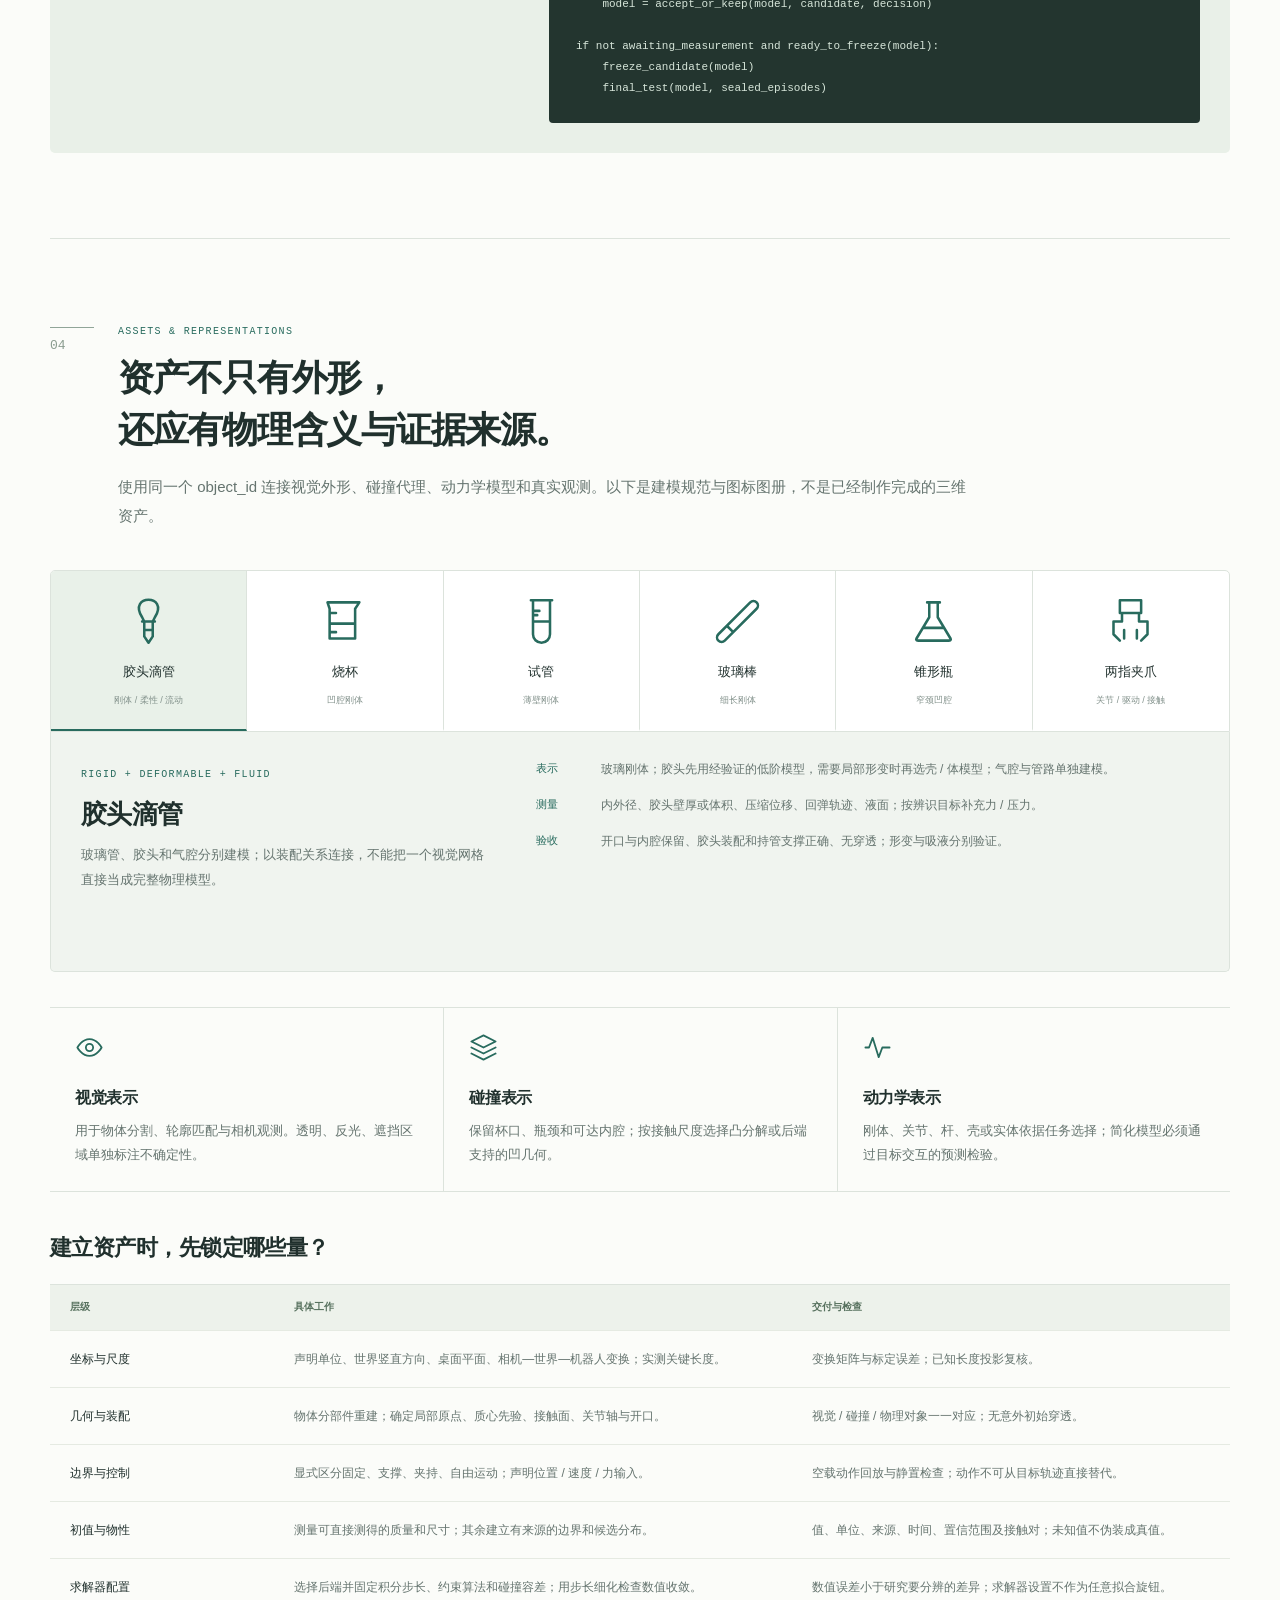
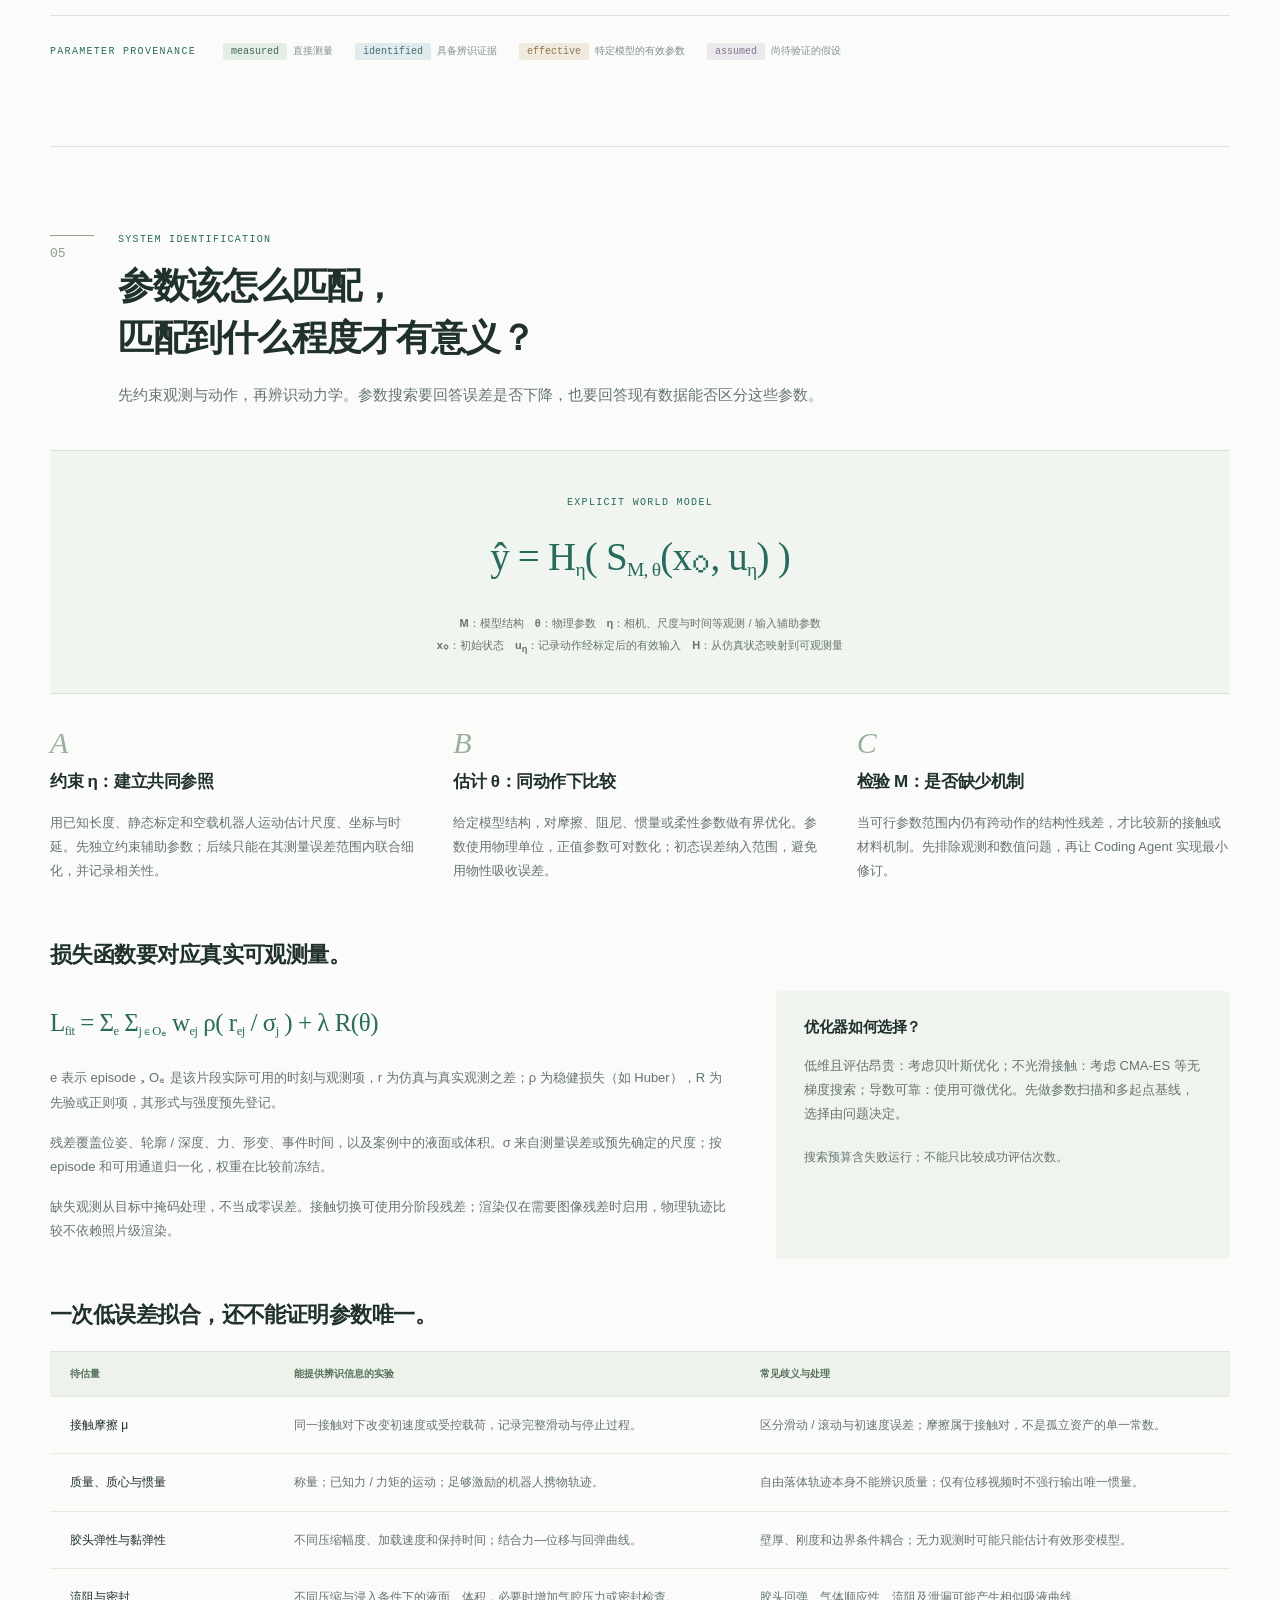
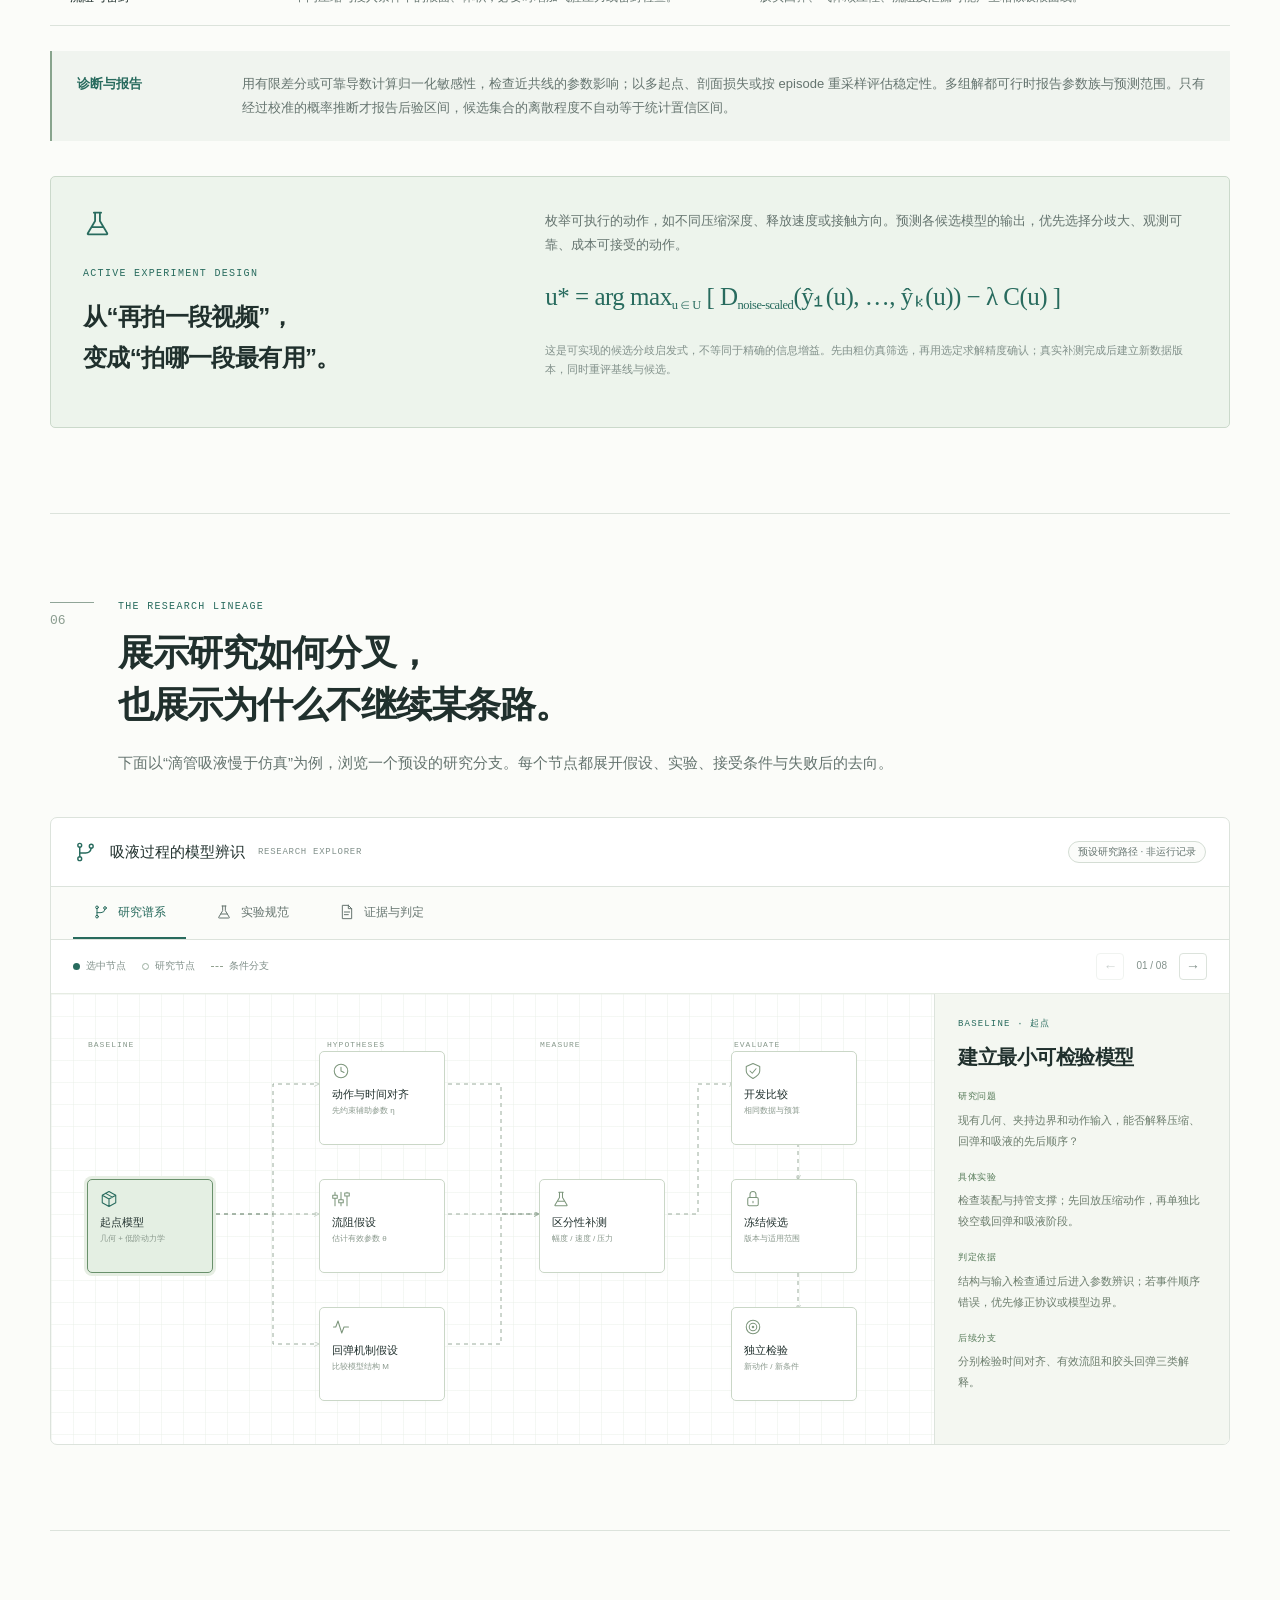
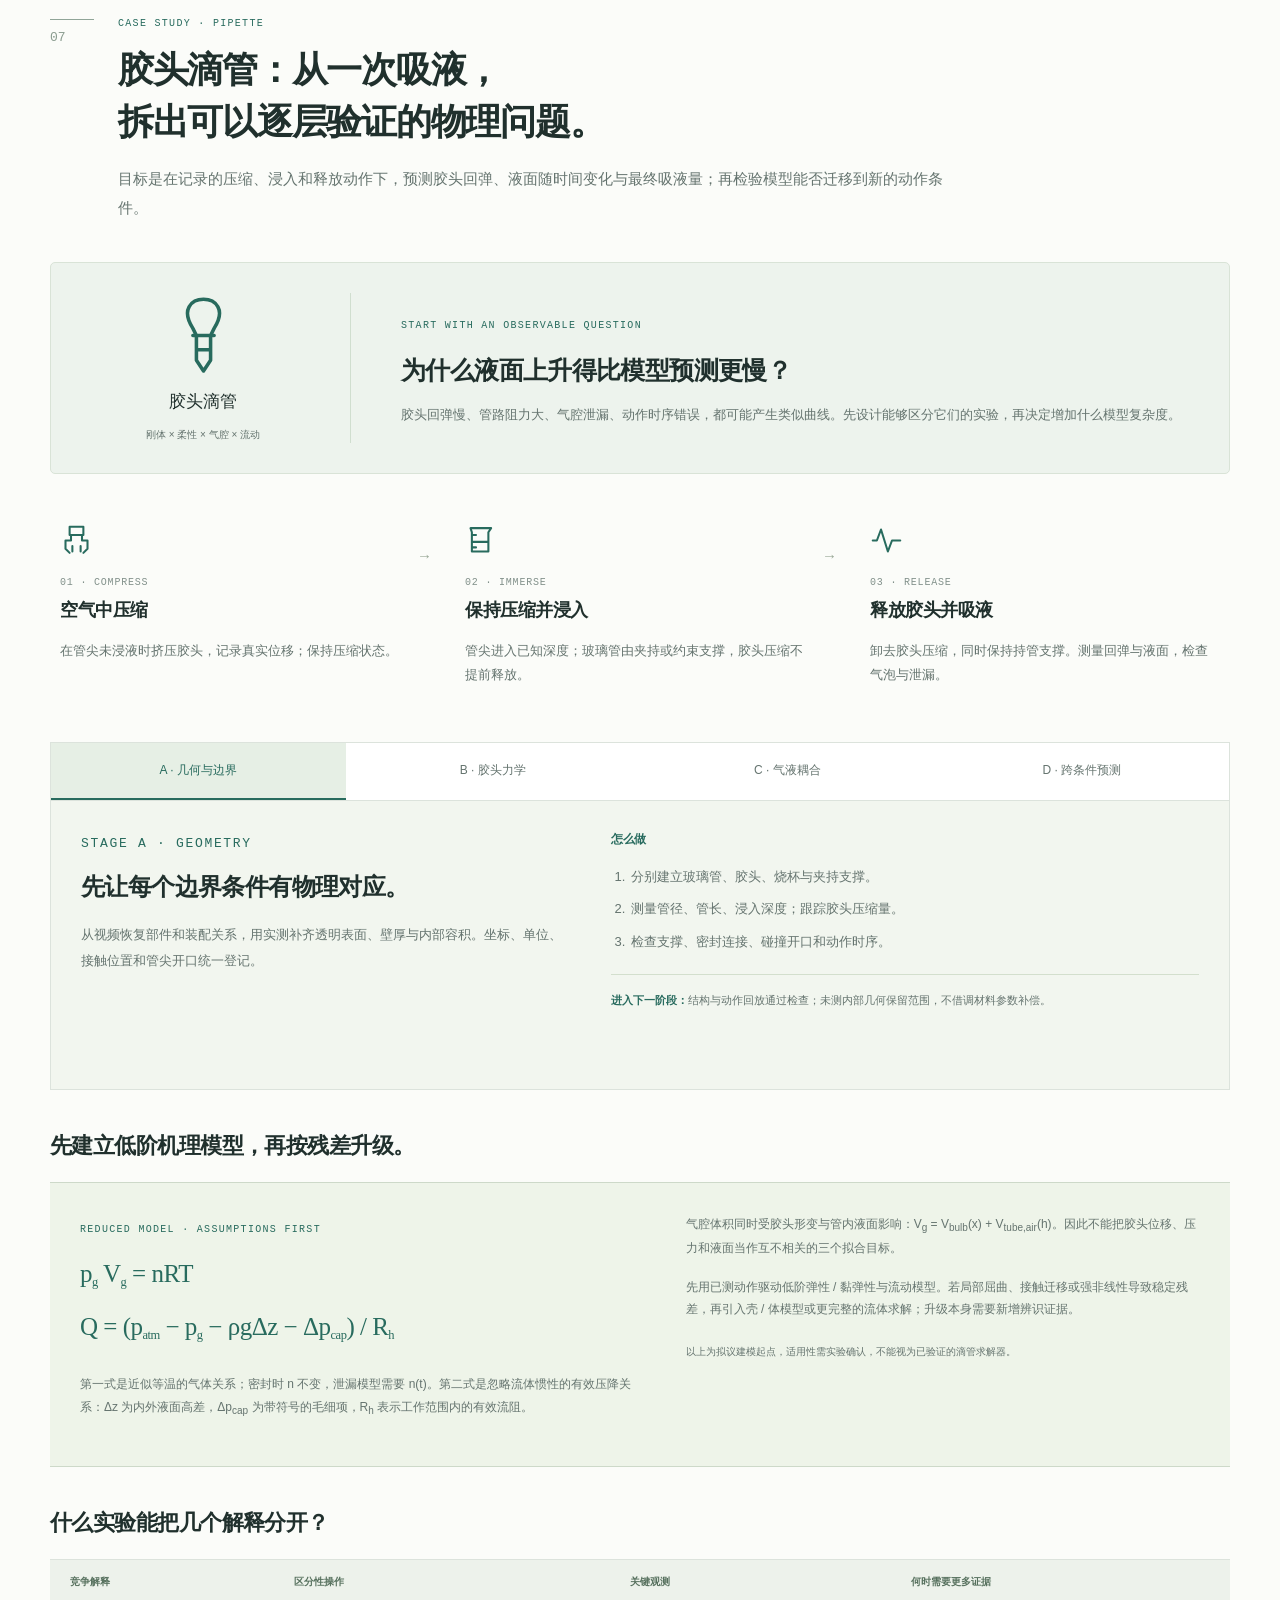
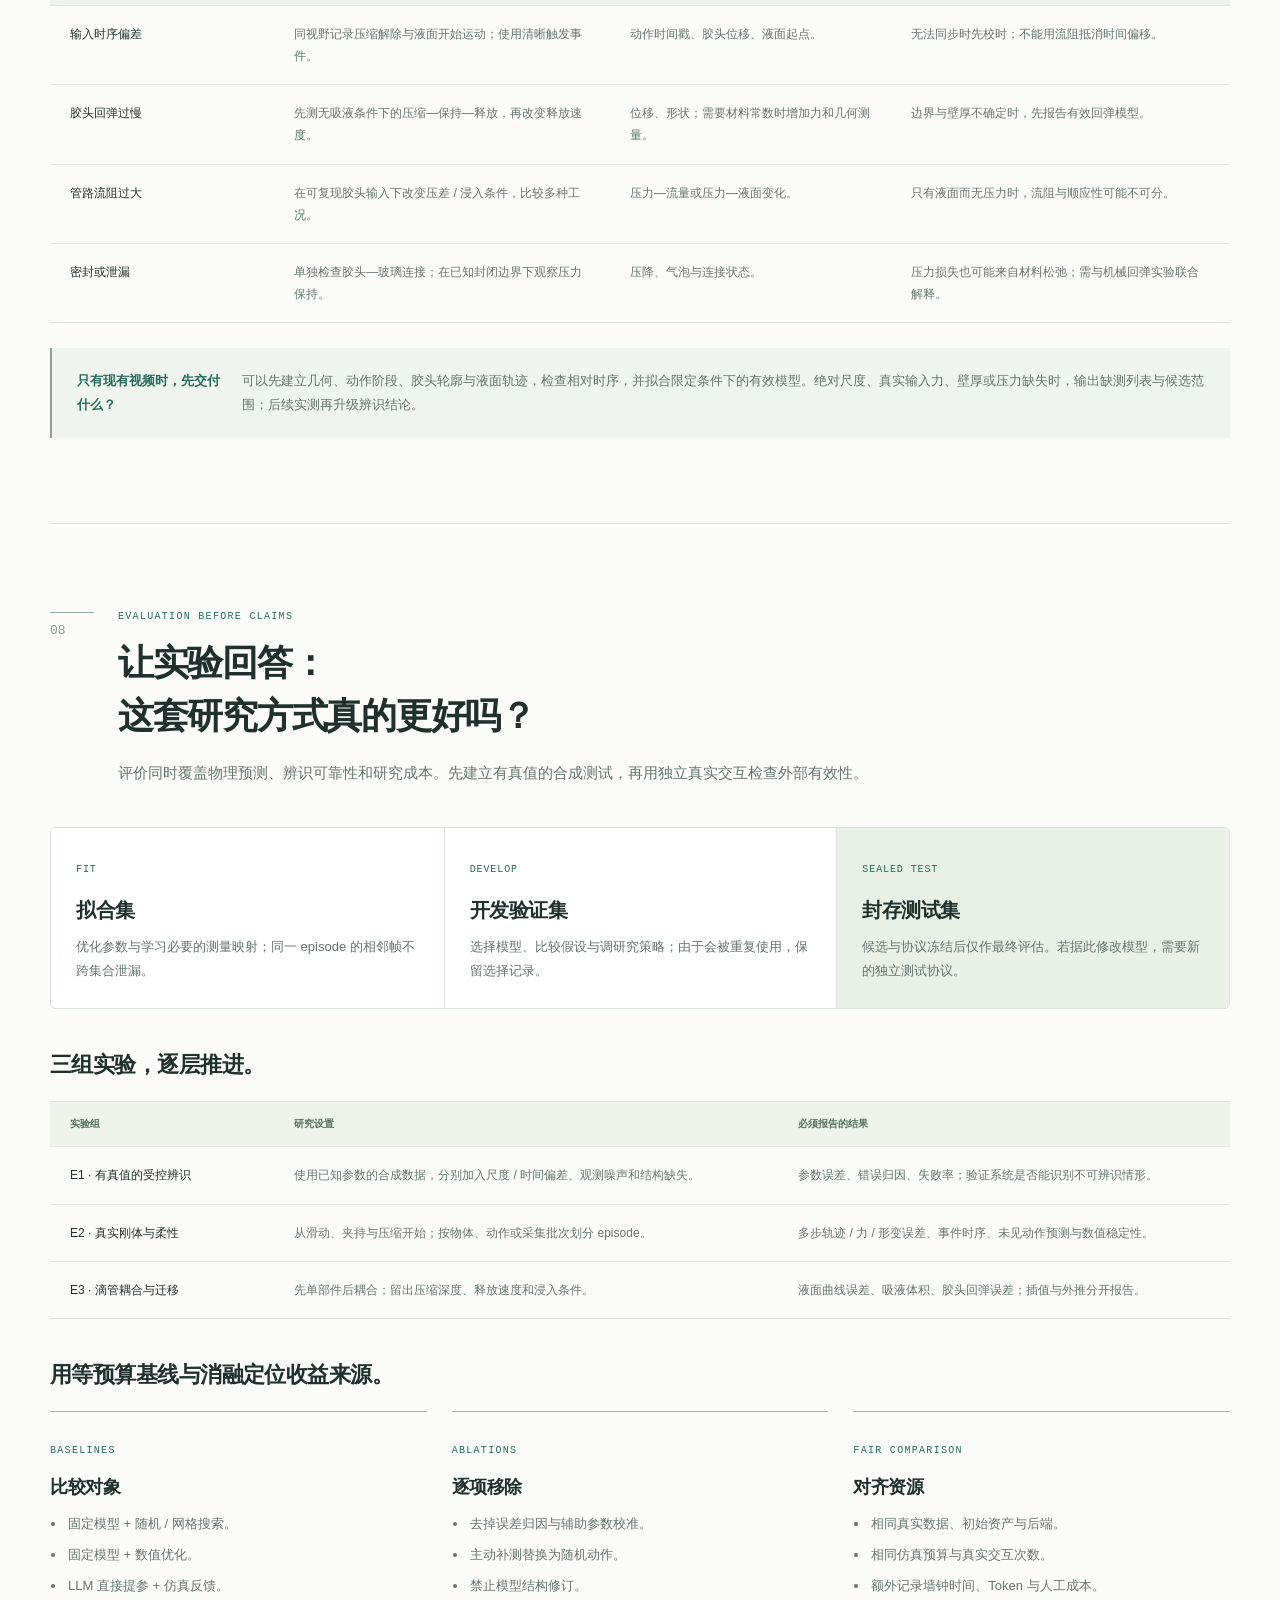
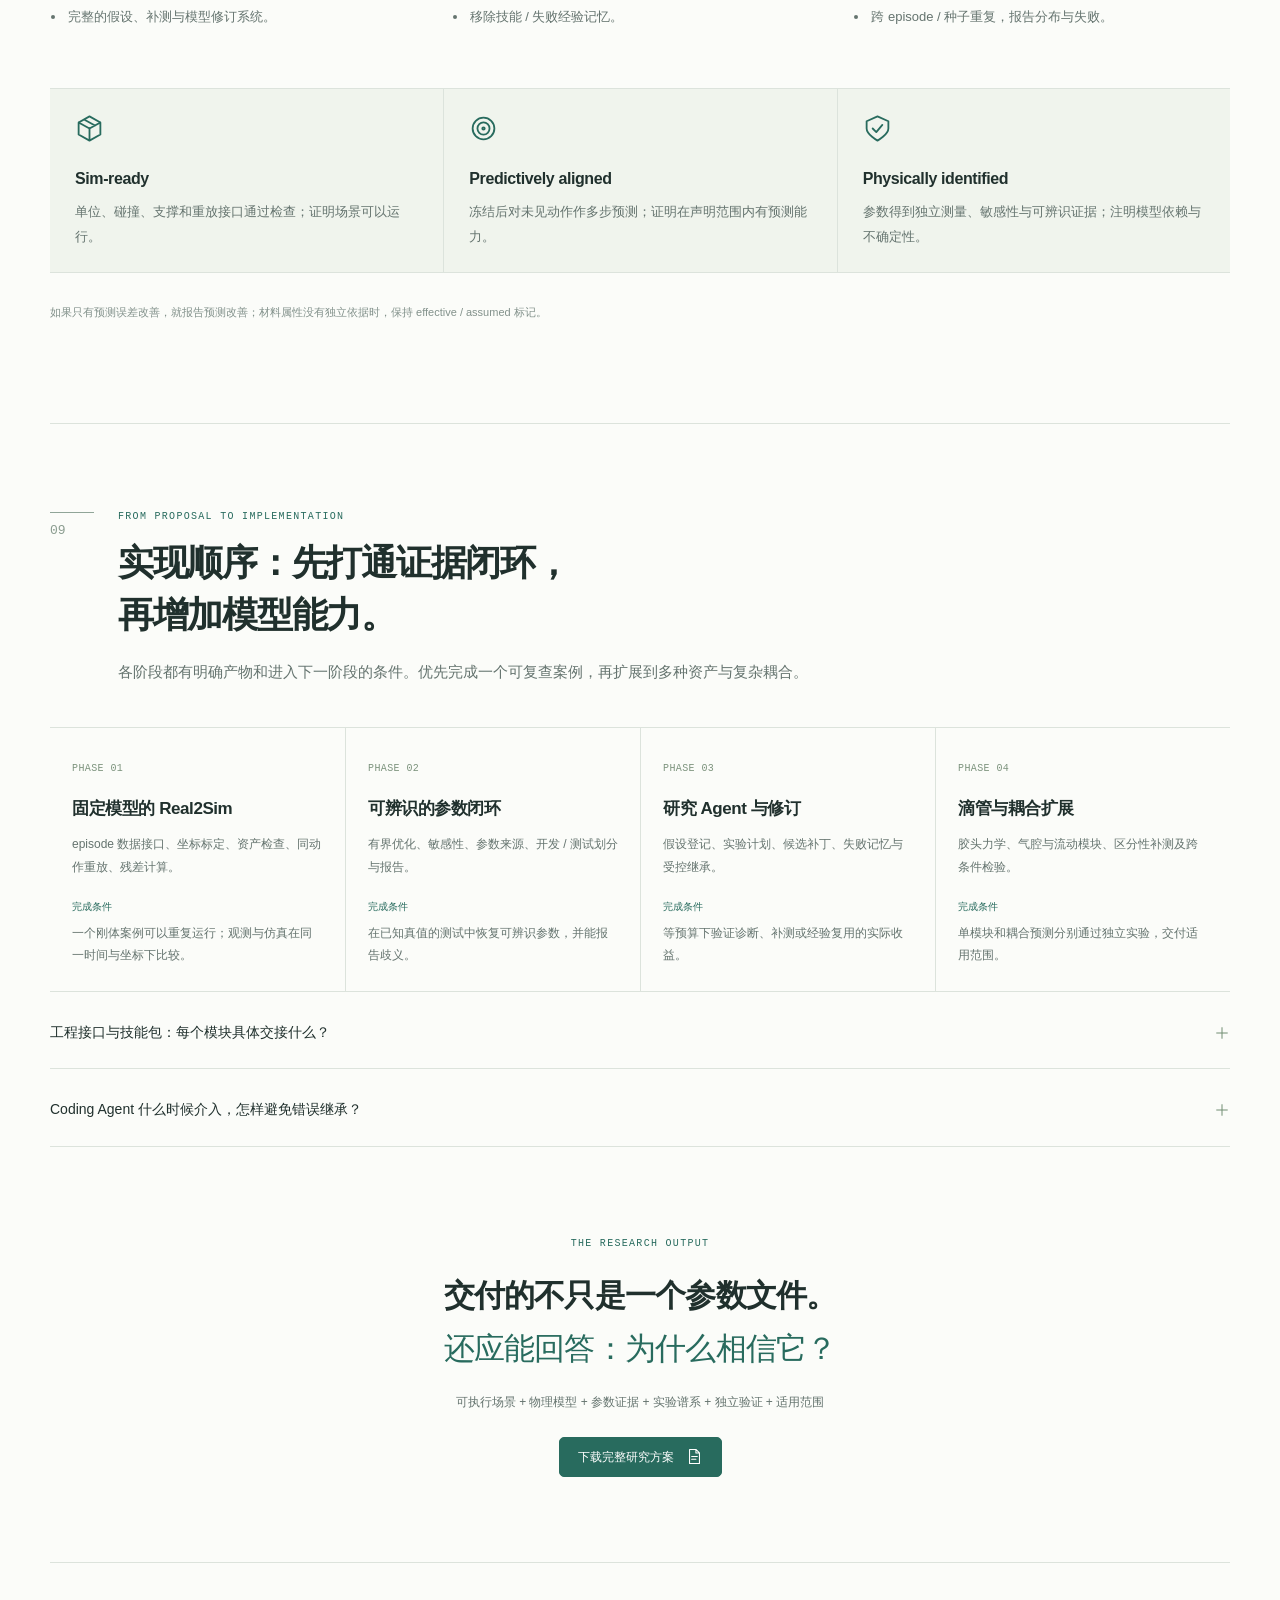
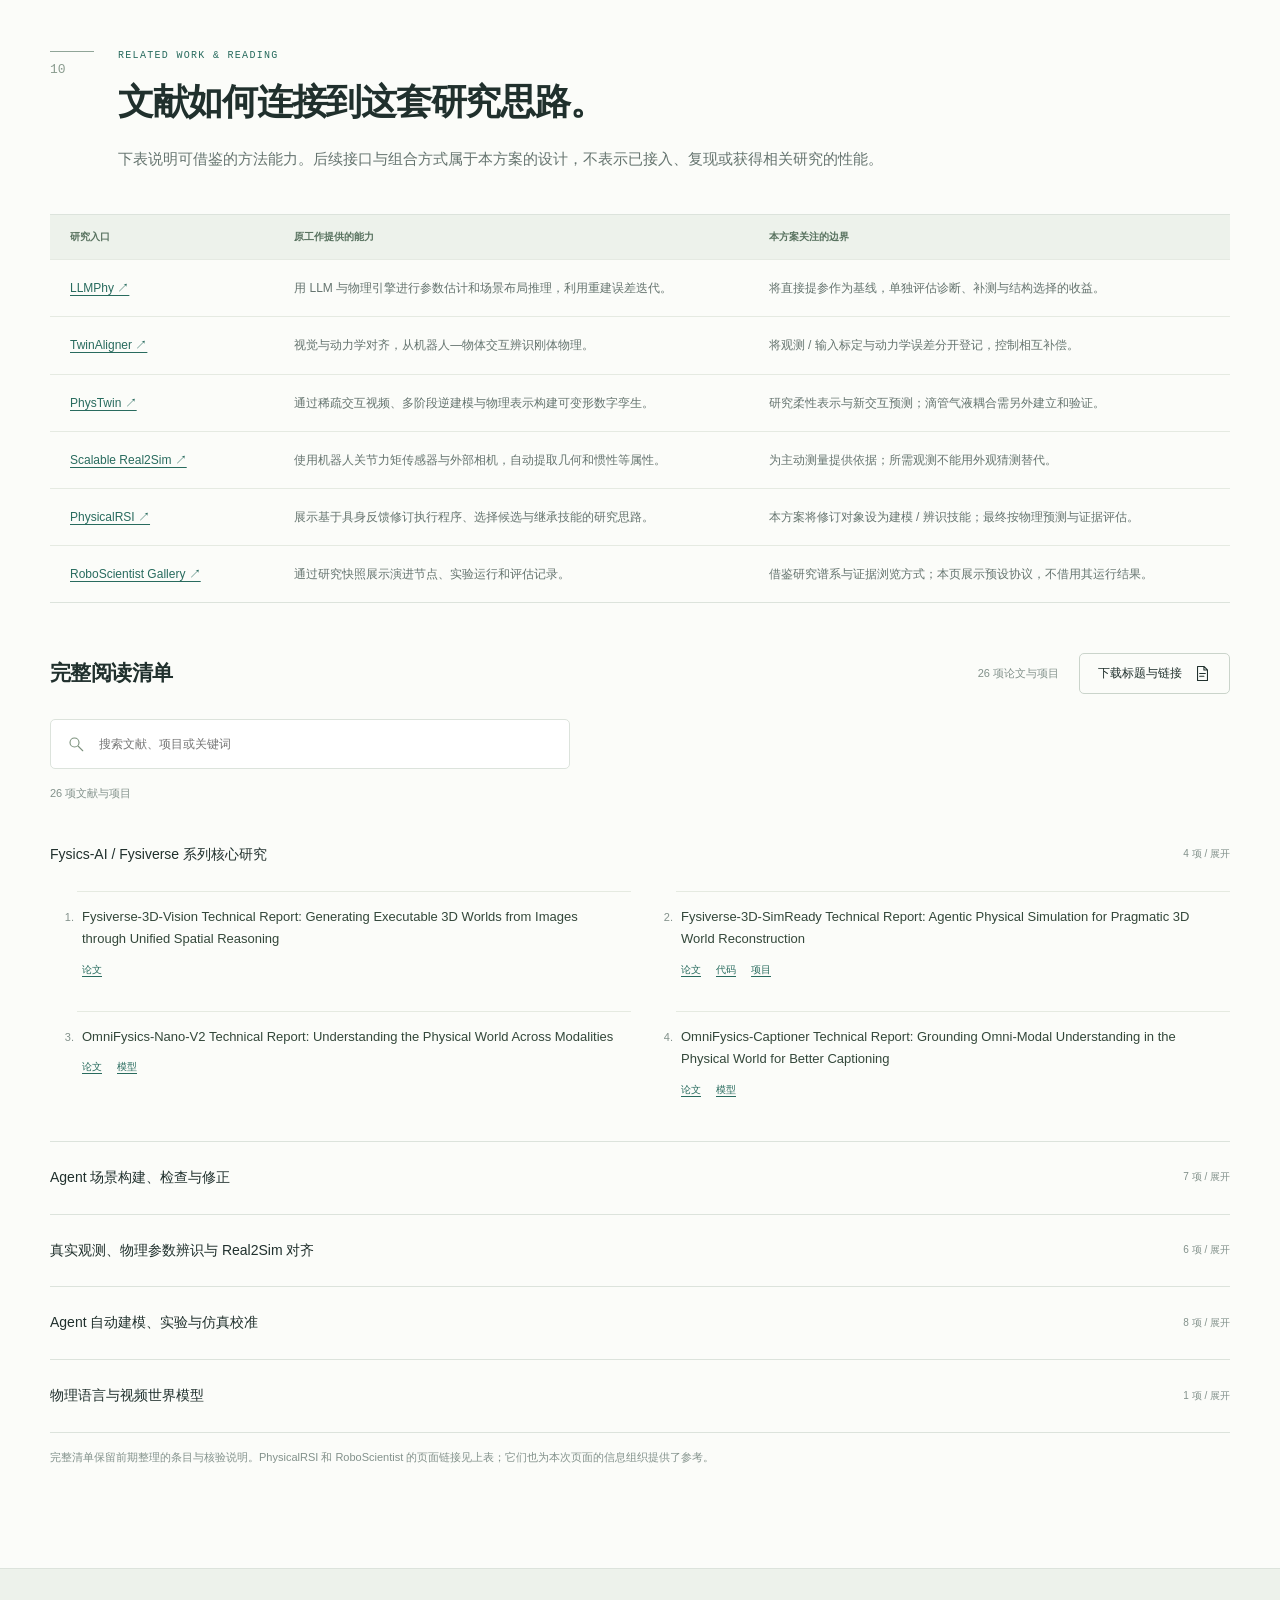
==== commit ad53f7eb: "Add interactive physical VLM research blog and evidence-driven training proposal" ====
--- a/index.html
+++ b/index.html
@@ -1,6 +1,6 @@
 <!doctype html><html lang="zh-CN"><head><meta charset="utf-8"><meta name="viewport" content="width=device-width,initial-scale=1"><meta name="description" content="以实验驱动数字孪生的演进：Real2Sim AutoResearch 的研究问题、分层架构、参数辨识、主动测量、模型修订与胶头滴管案例。"><meta name="theme-color" content="#f7f9f7"><title>Real2Sim AutoResearch · 从真实观测到可检验的物理模型</title><link rel="icon" href="data:image/svg+xml,%3Csvg xmlns='http://www.w3.org/2000/svg' viewBox='0 0 32 32'%3E%3Crect width='32' height='32' rx='8' fill='%2321655b'/%3E%3Ctext x='5' y='22' fill='white' font-size='17'%3ER2%3C/text%3E%3C/svg%3E"><link rel="stylesheet" href="styles.css?v=2"><script src="app.js?v=2" defer></script></head><body>
 <svg xmlns="http://www.w3.org/2000/svg" class="sprite" aria-hidden="true"><defs><symbol id="i-eye" viewBox="0 0 24 24"><path d="M2 12s3.5-7 10-7 10 7 10 7-3.5 7-10 7S2 12 2 12Z"/><circle cx="12" cy="12" r="3"/></symbol><symbol id="i-cube" viewBox="0 0 24 24"><path d="m12 2 9 5v10l-9 5-9-5V7l9-5Zm0 10L3 7m9 5 9-5m-9 5v10M7.5 4.5l9 5"/></symbol><symbol id="i-branch" viewBox="0 0 24 24"><circle cx="6" cy="5" r="2"/><circle cx="6" cy="19" r="2"/><circle cx="18" cy="6" r="2"/><path d="M6 7v10m0-4h6a6 6 0 0 0 6-5"/></symbol><symbol id="i-flask" viewBox="0 0 24 24"><path d="M9 3h6m-5 0v7L4 20c-.4.7 0 1 1 1h14c1 0 1.4-.3 1-1l-6-10V3M7 15h10"/></symbol><symbol id="i-sliders" viewBox="0 0 24 24"><path d="M4 3v4m0 4v10M12 3v10m0 4v4M20 3v1m0 4v13M1 7h6v4H1V7Zm8 6h6v4H9v-4Zm8-9h6v4h-6V4Z"/></symbol><symbol id="i-check" viewBox="0 0 24 24"><path d="m8 12 3 3 5-6M12 2l9 4v6c0 5-9 10-9 10S3 17 3 12V6l9-4Z"/></symbol><symbol id="i-code" viewBox="0 0 24 24"><path d="m7 6-6 6 6 6m10-12 6 6-6 6M14 3l-4 18"/></symbol><symbol id="i-database" viewBox="0 0 24 24"><ellipse cx="12" cy="5" rx="9" ry="3"/><path d="M3 5v14c0 4 18 4 18 0V5M3 12c0 4 18 4 18 0"/></symbol><symbol id="i-clock" viewBox="0 0 24 24"><circle cx="12" cy="12" r="9"/><path d="M12 7v5l4 2"/></symbol><symbol id="i-ruler" viewBox="0 0 24 24"><path d="m3 16 13-13 5 5L8 21l-5-5Zm6-6 3 3m1-7 3 3M5 14l3 3"/></symbol><symbol id="i-target" viewBox="0 0 24 24"><circle cx="12" cy="12" r="9"/><circle cx="12" cy="12" r="5"/><circle cx="12" cy="12" r="1"/></symbol><symbol id="i-file" viewBox="0 0 24 24"><path d="M14 2H5v20h14V7l-5-5Zm0 0v5h5M8 12h8m-8 4h6"/></symbol><symbol id="i-arrow" viewBox="0 0 24 24"><path d="M3 12h17m-6-6 6 6-6 6"/></symbol><symbol id="i-loop" viewBox="0 0 24 24"><path d="M20 8a8 8 0 0 0-14-3L3 8m0-6v6h6M4 16a8 8 0 0 0 14 3l3-3m0 6v-6h-6"/></symbol><symbol id="i-plus" viewBox="0 0 24 24"><path d="M12 4v16M4 12h16"/></symbol><symbol id="i-down" viewBox="0 0 24 24"><path d="m6 9 6 6 6-6"/></symbol><symbol id="i-search" viewBox="0 0 24 24"><circle cx="10" cy="10" r="6"/><path d="m15 15 6 6"/></symbol><symbol id="i-lock" viewBox="0 0 24 24"><rect x="5" y="10" width="14" height="11" rx="2"/><path d="M8 10V6a4 4 0 0 1 8 0v4m-4 5v2"/></symbol><symbol id="i-grip" viewBox="0 0 24 24"><path d="M7 2h10v6H7zM8 8v4H4v6l3 3m9-13v4h4v6l-3 3M9 16v4m6-4v4"/></symbol><symbol id="i-pipette" viewBox="0 0 24 24"><path d="M9 10C2-1 22-1 15 10l-1 2v7l-2 3-2-3v-7l-1-2Zm0 2h6m-5 4h4"/></symbol><symbol id="i-beaker" viewBox="0 0 24 24"><path d="M4 3h15l-2 3v14H5V6L4 3Zm1 10h12M5 8h3m-3 9h3"/></symbol><symbol id="i-tube" viewBox="0 0 24 24"><path d="M7 2h10M8 2v16a4 4 0 0 0 8 0V2M8 12h8m-8-5h3m-3 2h2"/></symbol><symbol id="i-rod" viewBox="0 0 24 24"><path d="m6 21 15-15a2.1 2.1 0 0 0-3-3L3 18a2.1 2.1 0 0 0 3 3ZM7 14l3 3"/></symbol><symbol id="i-wave" viewBox="0 0 24 24"><path d="M2 12h3l3-8 5 16 3-8h6"/></symbol><symbol id="i-layers" viewBox="0 0 24 24"><path d="m12 2 10 5-10 5L2 7l10-5ZM2 12l10 5 10-5M2 17l10 5 10-5"/></symbol></defs></svg>
-<a class="skip" href="#main">跳到正文</a><header class="site-header"><a href="#top" class="brand" aria-label="Real2Sim AutoResearch 首页"><span class="brand-symbol">R<span>2</span>S</span><span>Real2Sim <b>AutoResearch</b></span></a><nav aria-label="主导航"><a href="#question">研究问题</a><a href="#framework">总体框架</a><a href="#gui">研究演进</a><a href="#pipette">滴管案例</a><a href="#validation">实验设计</a></nav><a class="repo-link" href="https://github.com/liudi159/real2sim-autoresearch" target="_blank" rel="noopener noreferrer">GitHub ↗</a></header>
+<a class="skip" href="#main">跳到正文</a><header class="site-header"><a href="#top" class="brand" aria-label="Real2Sim AutoResearch 首页"><span class="brand-symbol">R<span>2</span>S</span><span>Real2Sim <b>AutoResearch</b></span></a><nav aria-label="主导航"><a href="#question">研究问题</a><a href="#framework">总体框架</a><a href="#gui">研究演进</a><a href="#pipette">滴管案例</a><a href="#validation">实验设计</a><a href="docs/physical-vlm/">物理 VLM 专题</a></nav><a class="repo-link" href="https://github.com/liudi159/real2sim-autoresearch" target="_blank" rel="noopener noreferrer">GitHub ↗</a></header>
 <main id="main"><section class="hero wrap" id="top"><p class="kicker hero-kicker"><span class="status-dot"></span> RESEARCH PROPOSAL <span>·</span> OCTOBER 2026</p><h1>Real2Sim<br><em>AutoResearch.</em></h1><h2 class="hero-title">让模型的每一次修改，<br class="mobile-break">都有实验可以回答。</h2><p class="hero-lede">从真实交互出发，自动构建物理场景、诊断仿真偏差、设计辨识实验。<br class="desktop-break">把参数估计、模型修订和主动测量，组织成一个可追溯的研究过程。</p><div class="hero-links"><a class="btn primary" href="#framework">阅读研究框架 <svg class="icon" aria-hidden="true"><use href="#i-arrow"/></svg></a><a class="btn" href="#gui">探索研究分支 <svg class="icon" aria-hidden="true"><use href="#i-branch"/></svg></a></div><p class="byline">Di Liu <span>/</span> 研究方案 · v2 <span>/</span> 2026.10.04</p>
 <div class="hero-map" aria-label="从观测到研究决策，再到可检验模型的概念结构"><div class="hero-map-cell"><svg class="icon" aria-hidden="true"><use href="#i-eye"/></svg><div><span>01 · OBSERVE</span><h3>真实交互</h3><p>视频 · 动作 · 几何 · 力</p></div></div><div class="hero-connector"><svg class="icon" aria-hidden="true"><use href="#i-arrow"/></svg></div><div class="hero-map-cell focus"><svg class="icon" aria-hidden="true"><use href="#i-branch"/></svg><div><span>02 · INVESTIGATE</span><h3>假设驱动研究</h3><p>改参数？换模型？再测一次？</p></div></div><div class="hero-connector"><svg class="icon" aria-hidden="true"><use href="#i-arrow"/></svg></div><div class="hero-map-cell"><svg class="icon" aria-hidden="true"><use href="#i-cube"/></svg><div><span>03 · EXPLAIN</span><h3>可检验的数字孪生</h3><p>预测 · 不确定性 · 适用范围</p></div></div><div class="hero-return"><svg class="icon" aria-hidden="true"><use href="#i-loop"/></svg> 开发实验的证据，决定下一轮研究方向</div></div><p class="caption center">本页描述拟议系统与实验协议。交互内容用于解释研究决策；尚未接入仿真后端或真实实验数据。</p></section>
 <div class="reading-nav"><div class="wrap"><span>READ THE RESEARCH</span><a href="#question">01 问题</a><a href="#framework">02 框架</a><a href="#workflow">03 执行</a><a href="#assets">04 建模</a><a href="#identification">05 辨识</a><a href="#gui">06 演进</a><a href="#pipette">07 案例</a><a href="#validation">08 验证</a><a href="#implementation">09 实现</a><a href="#references">10 文献</a></div></div><div class="wrap article">
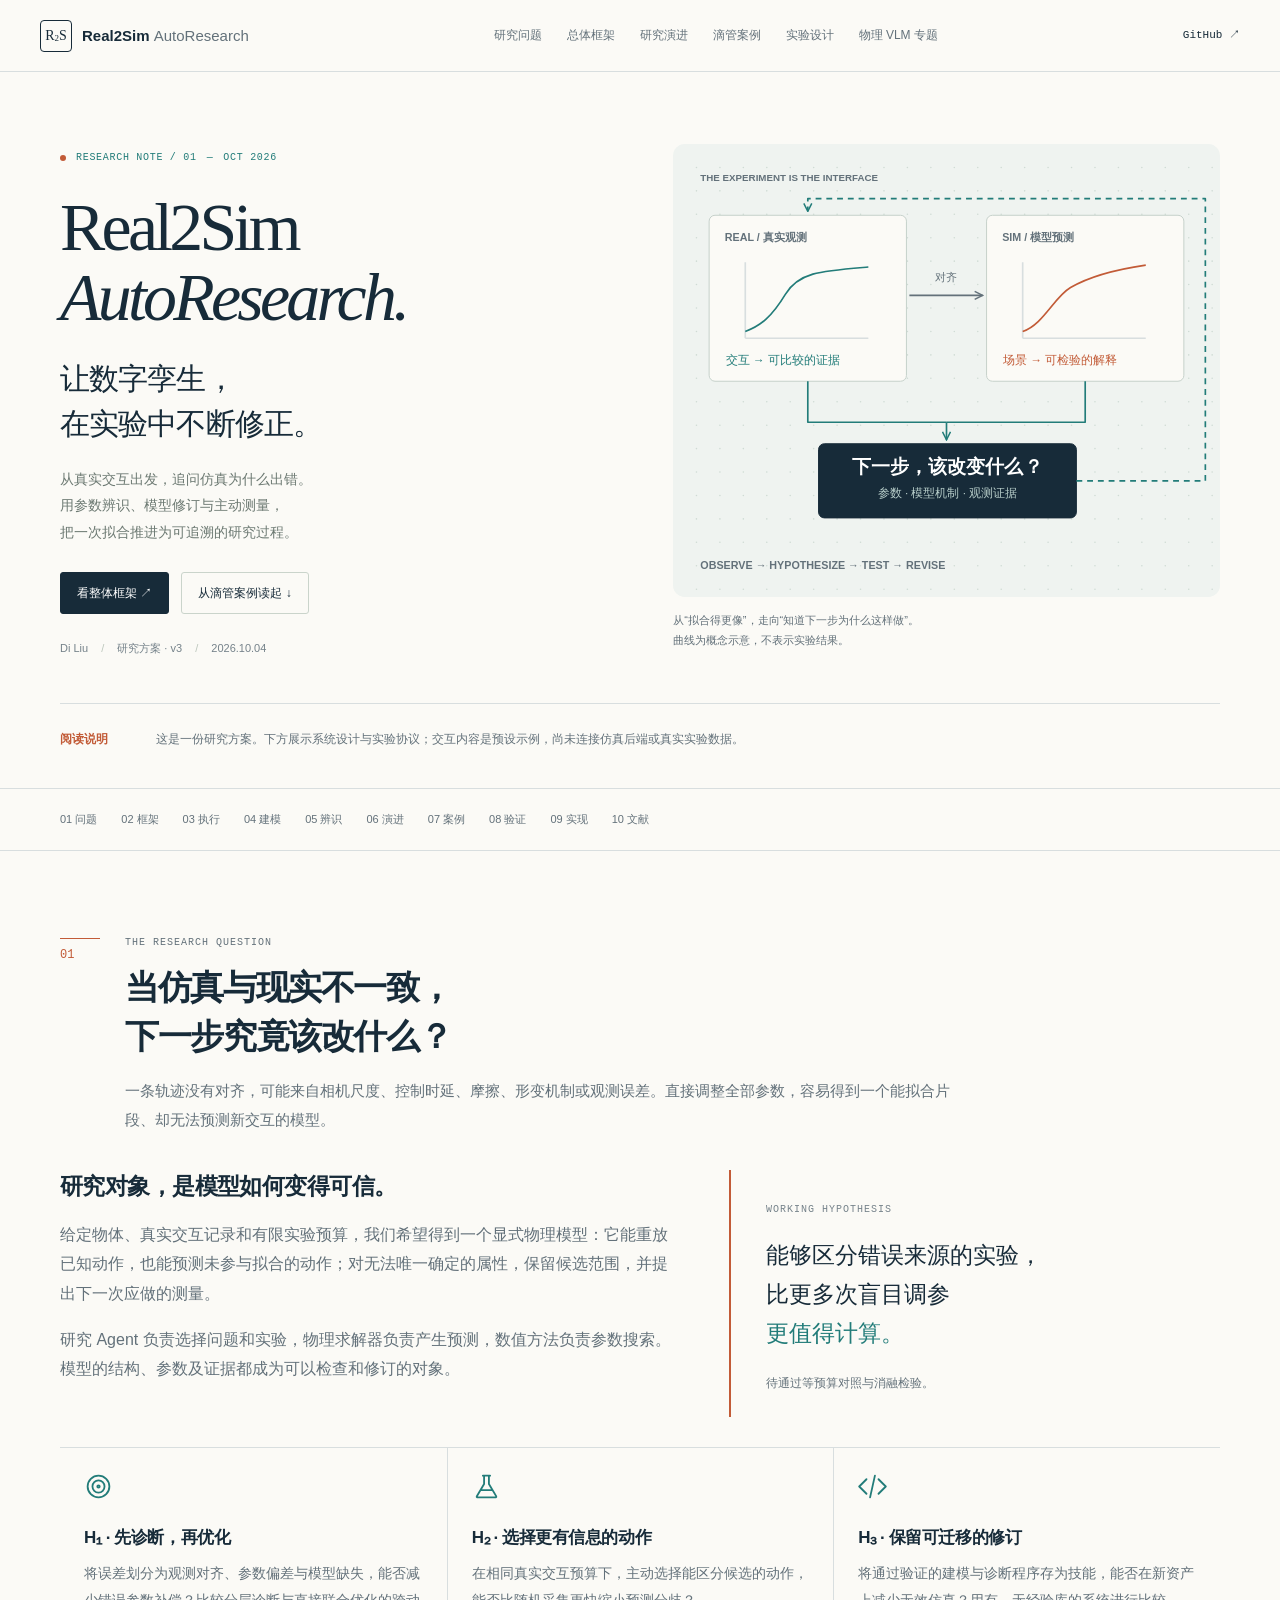
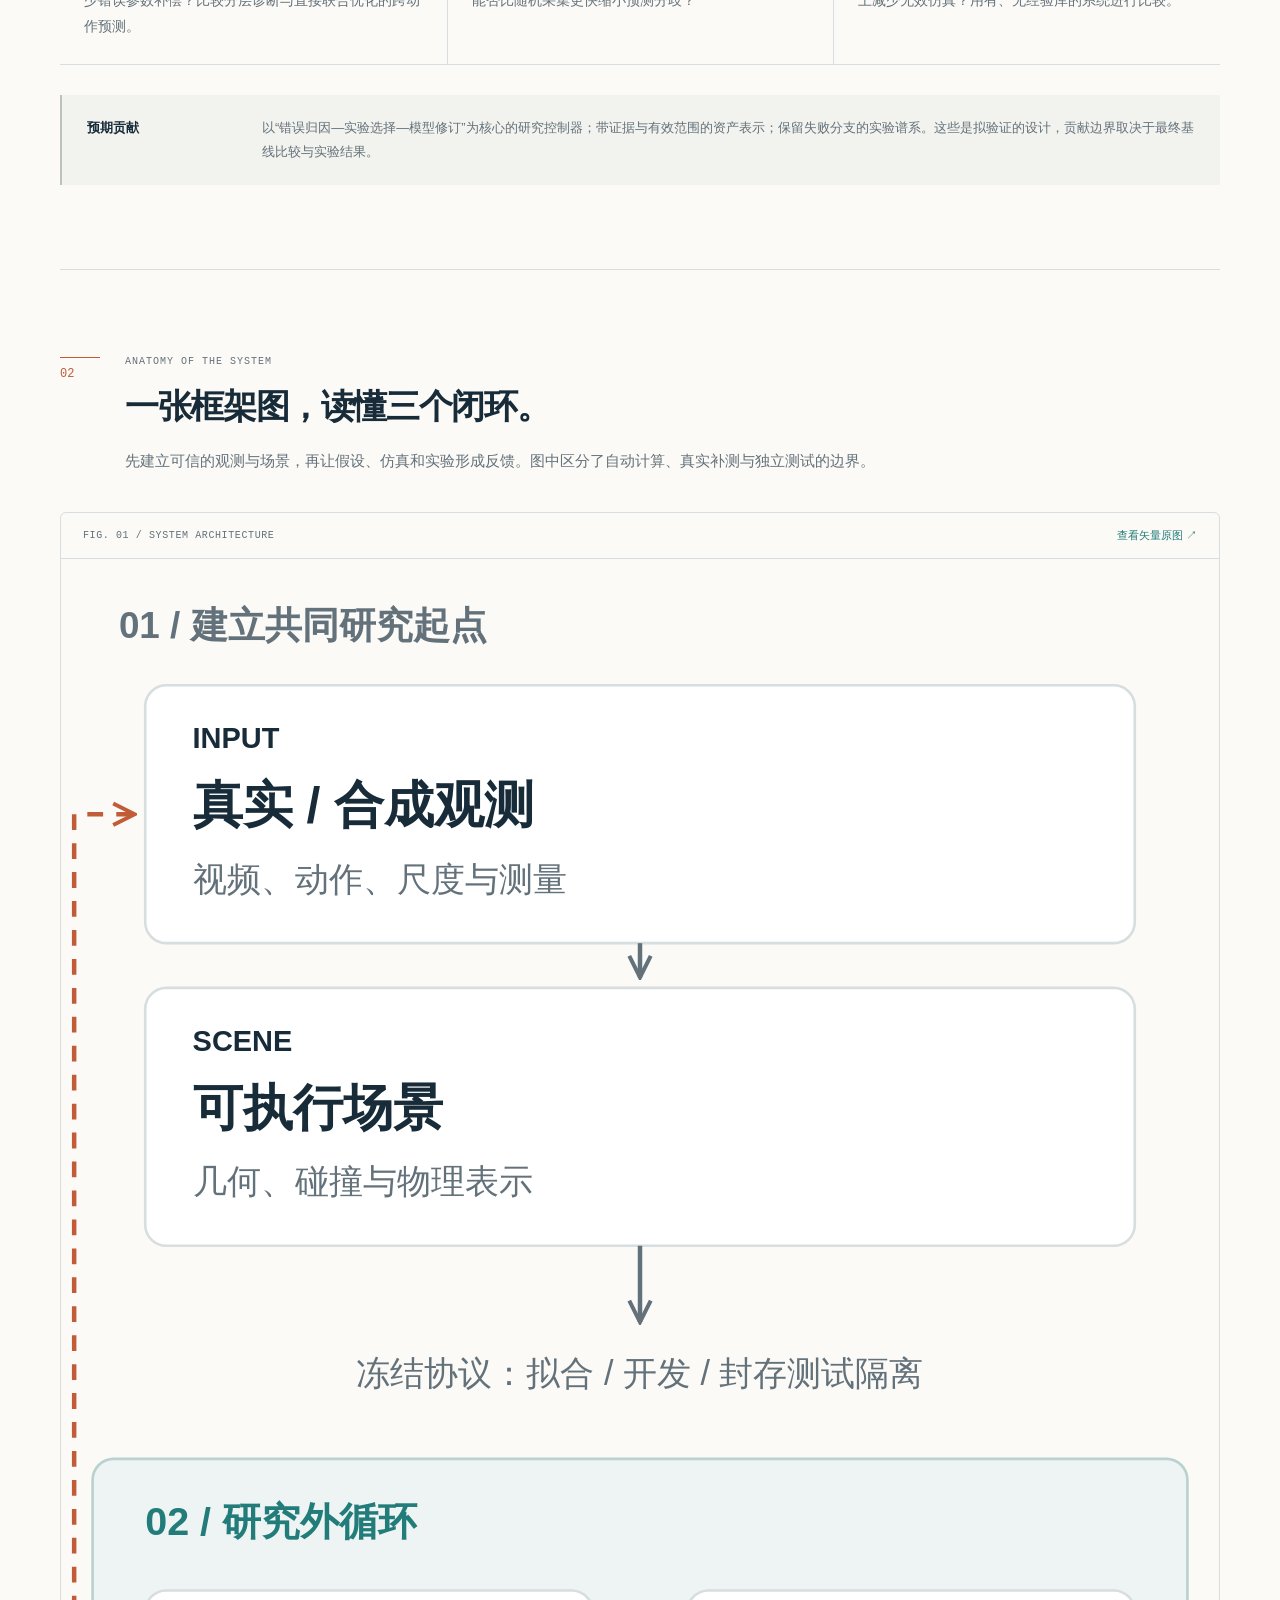
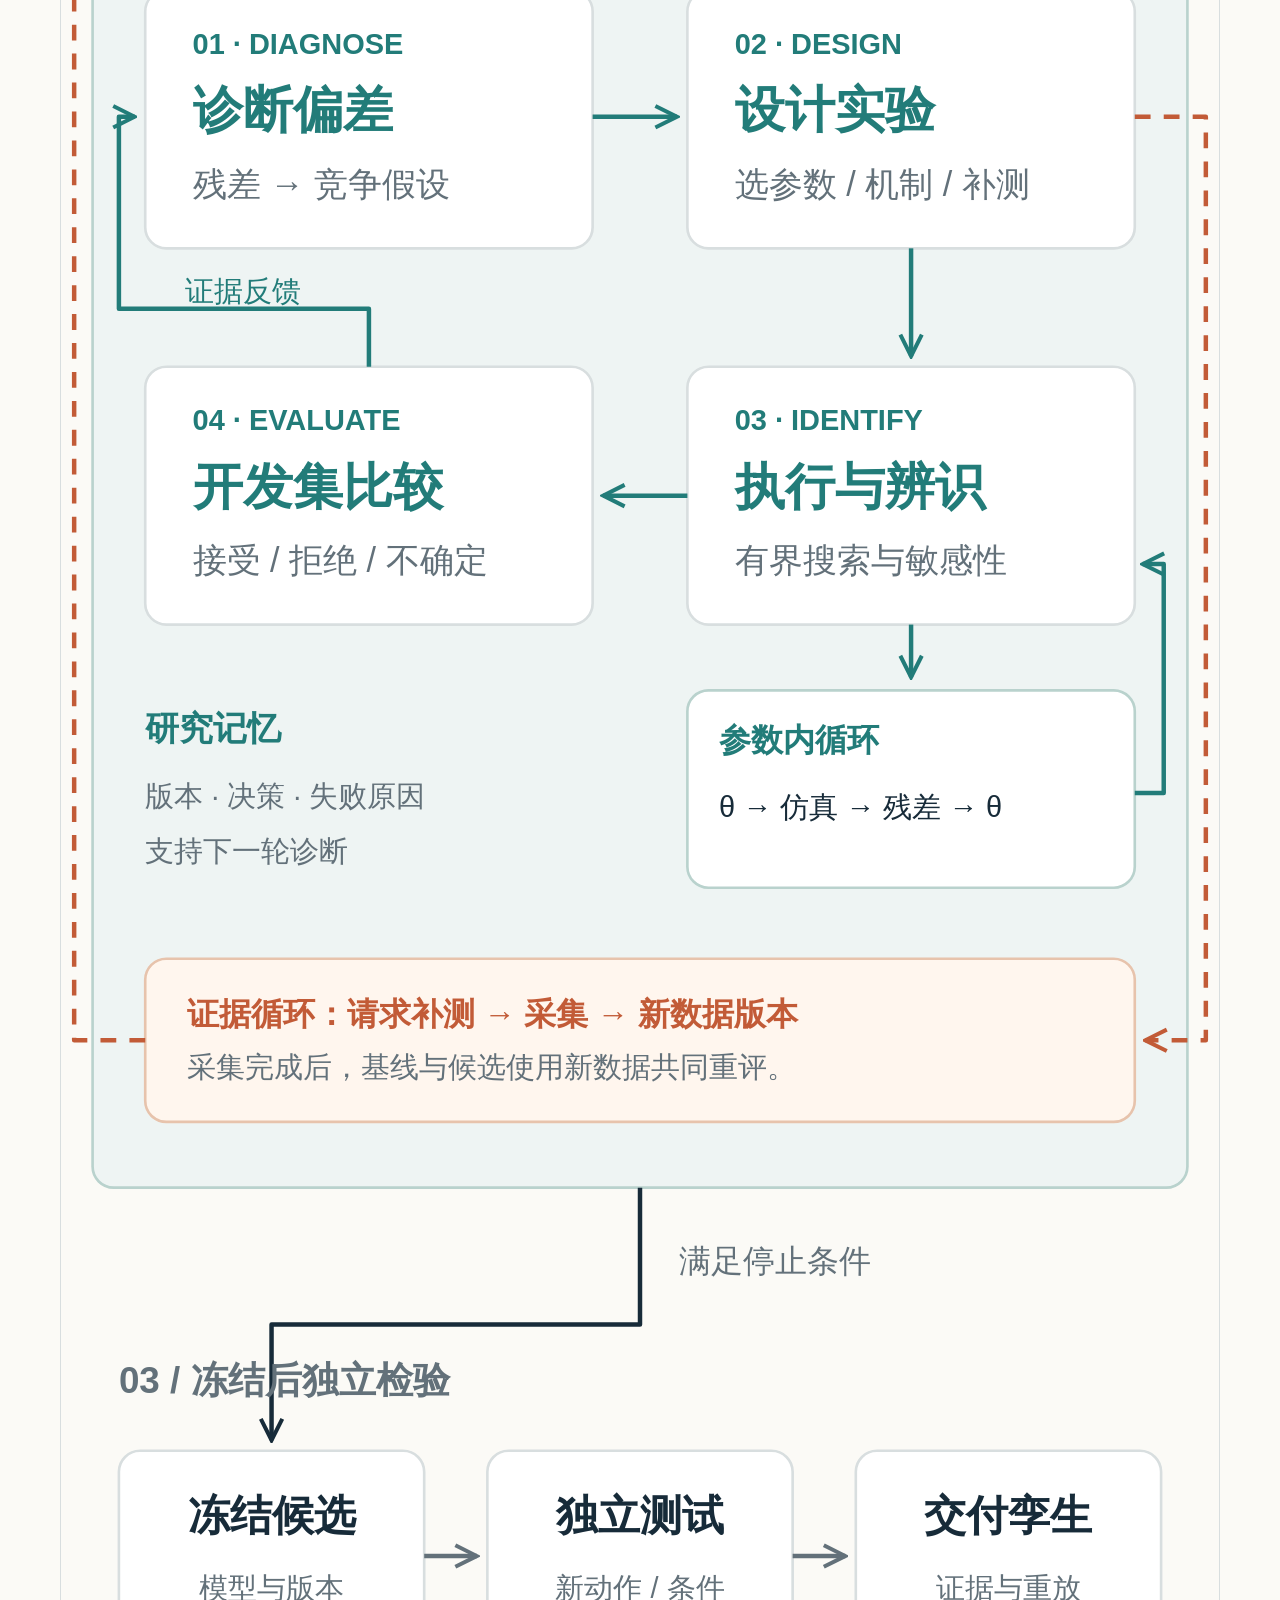
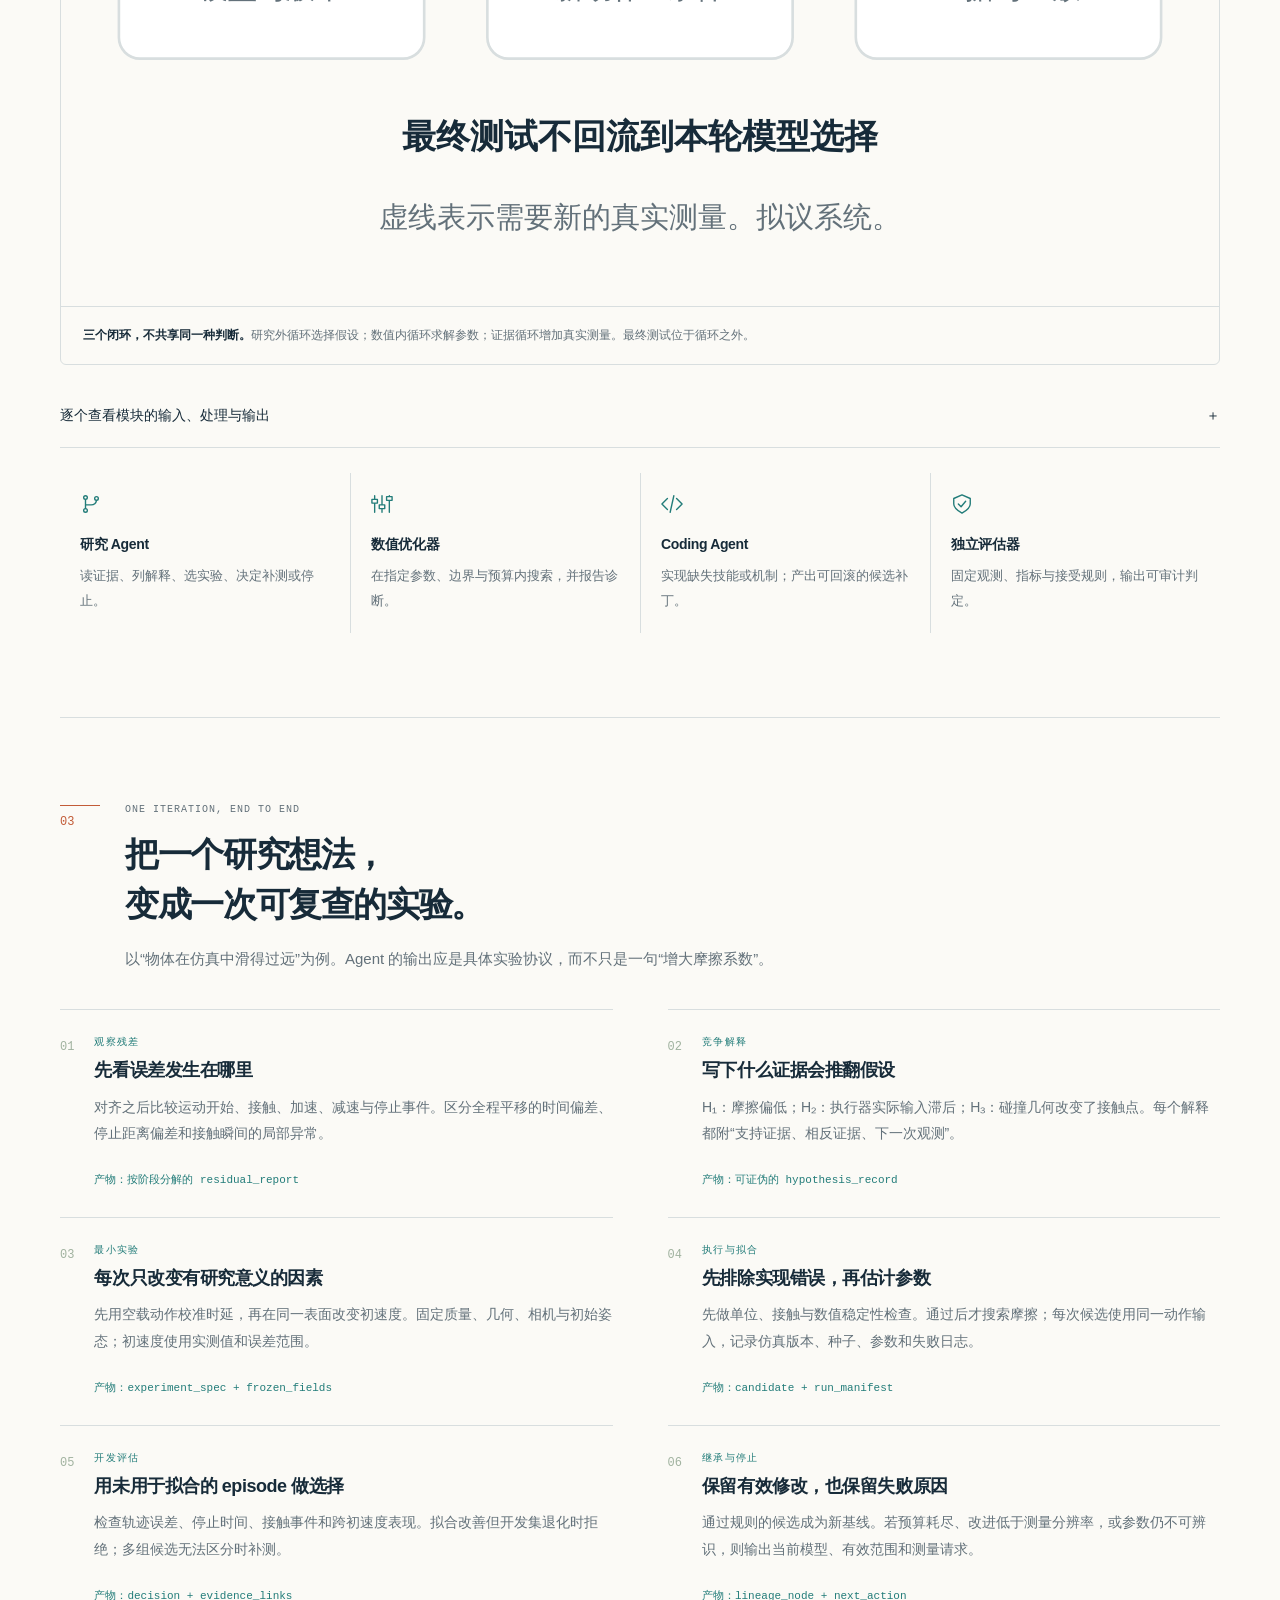
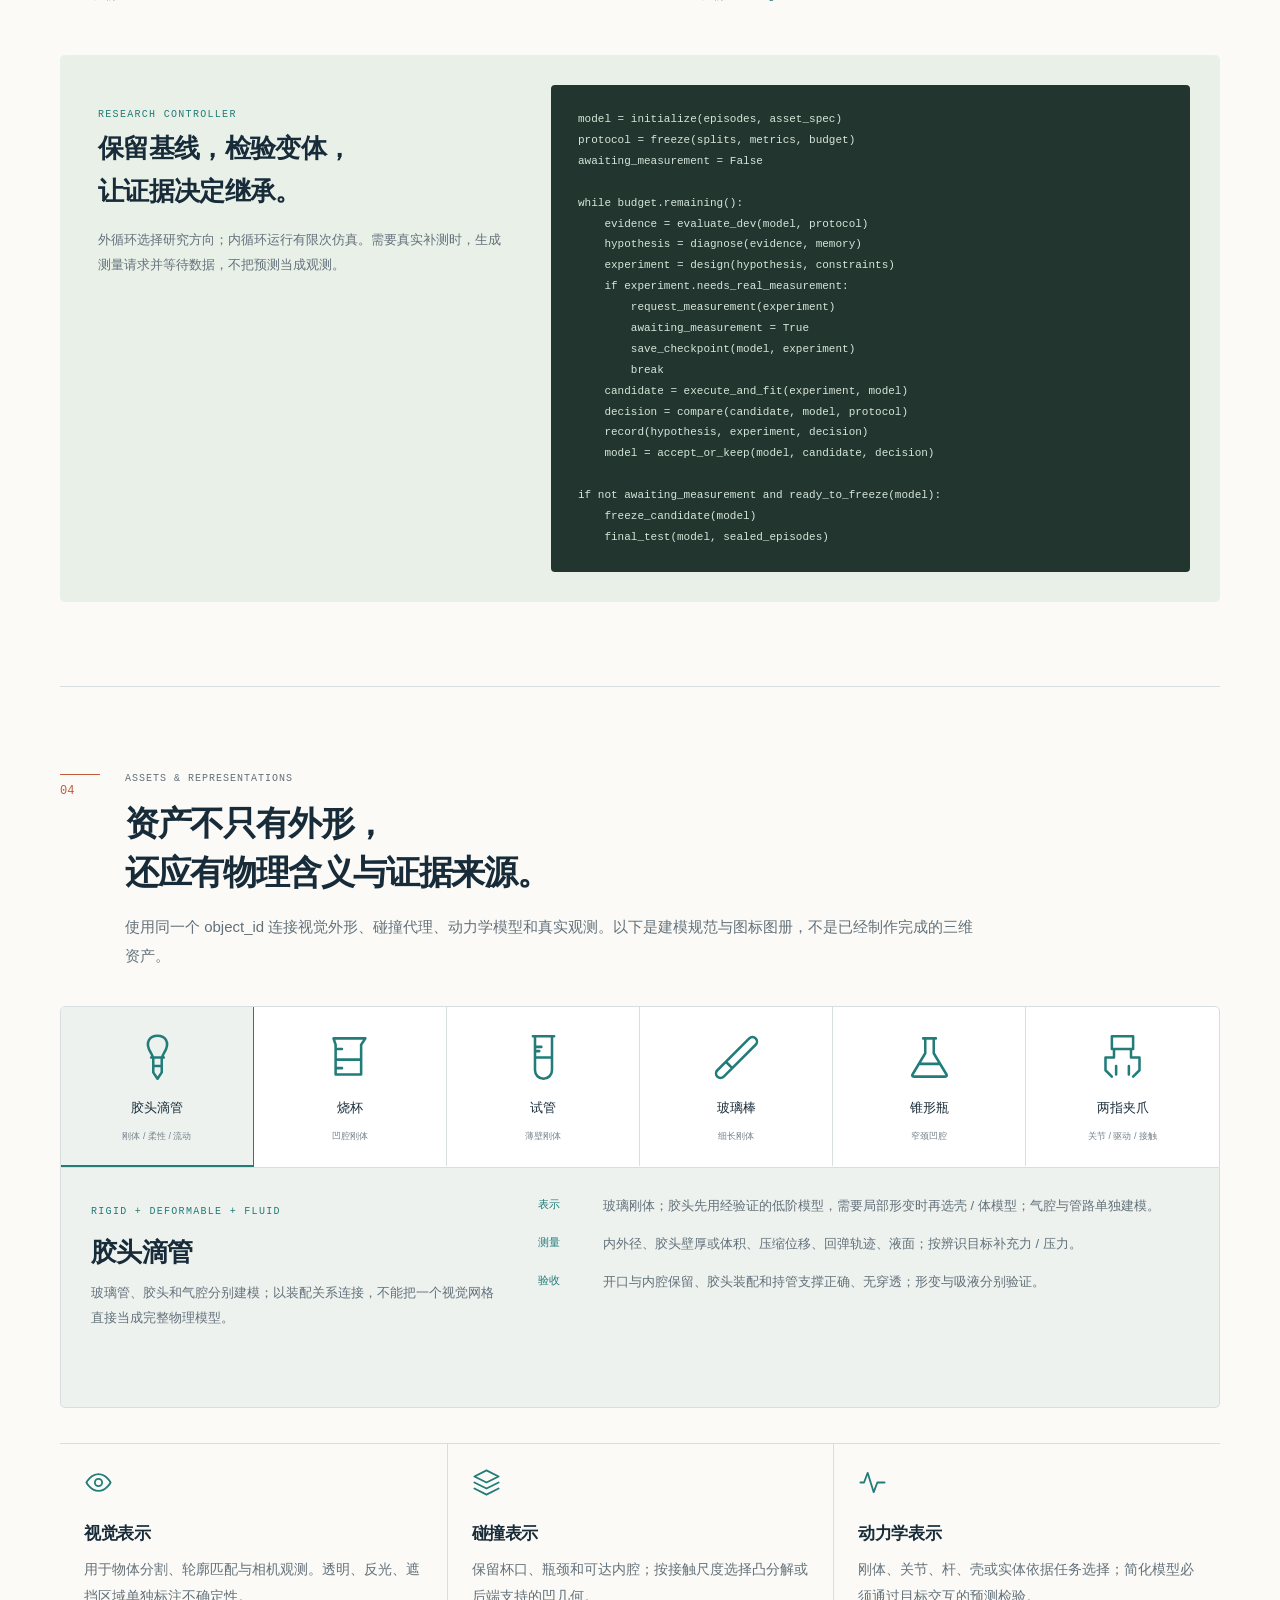
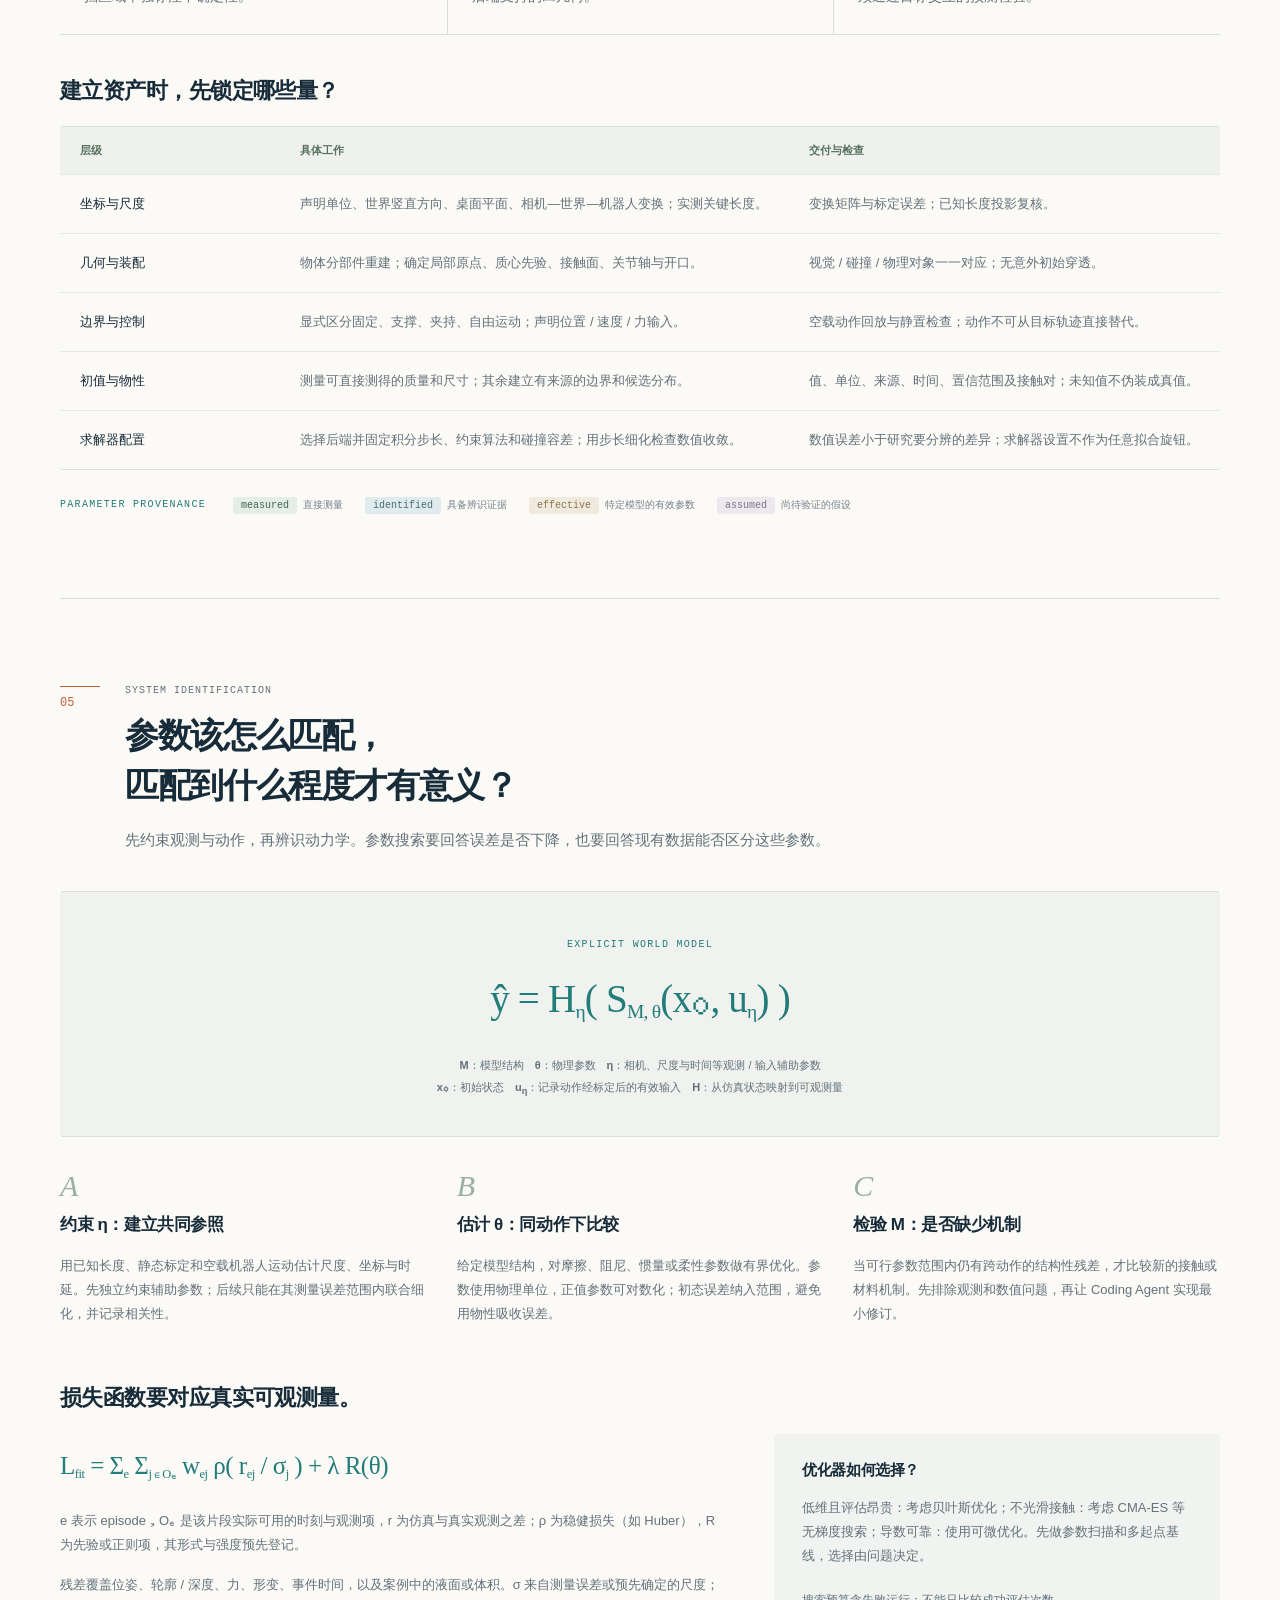
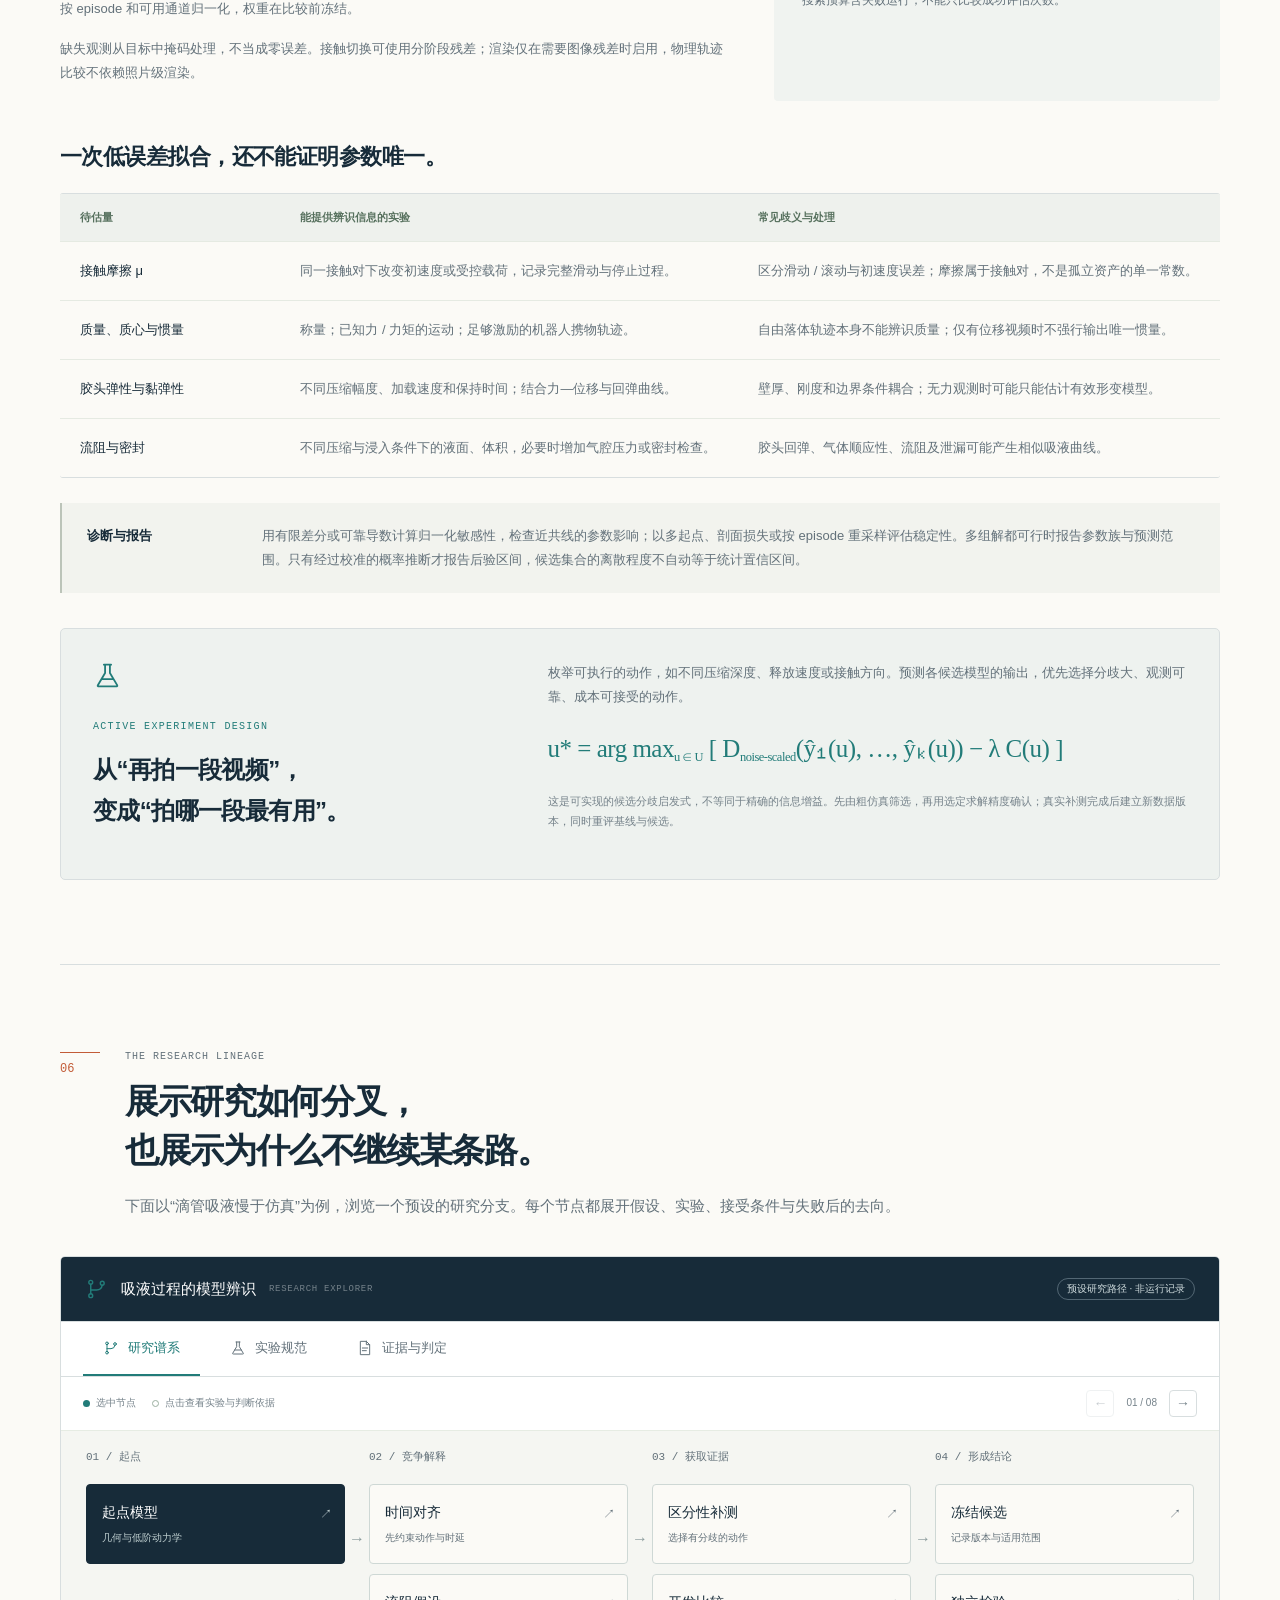
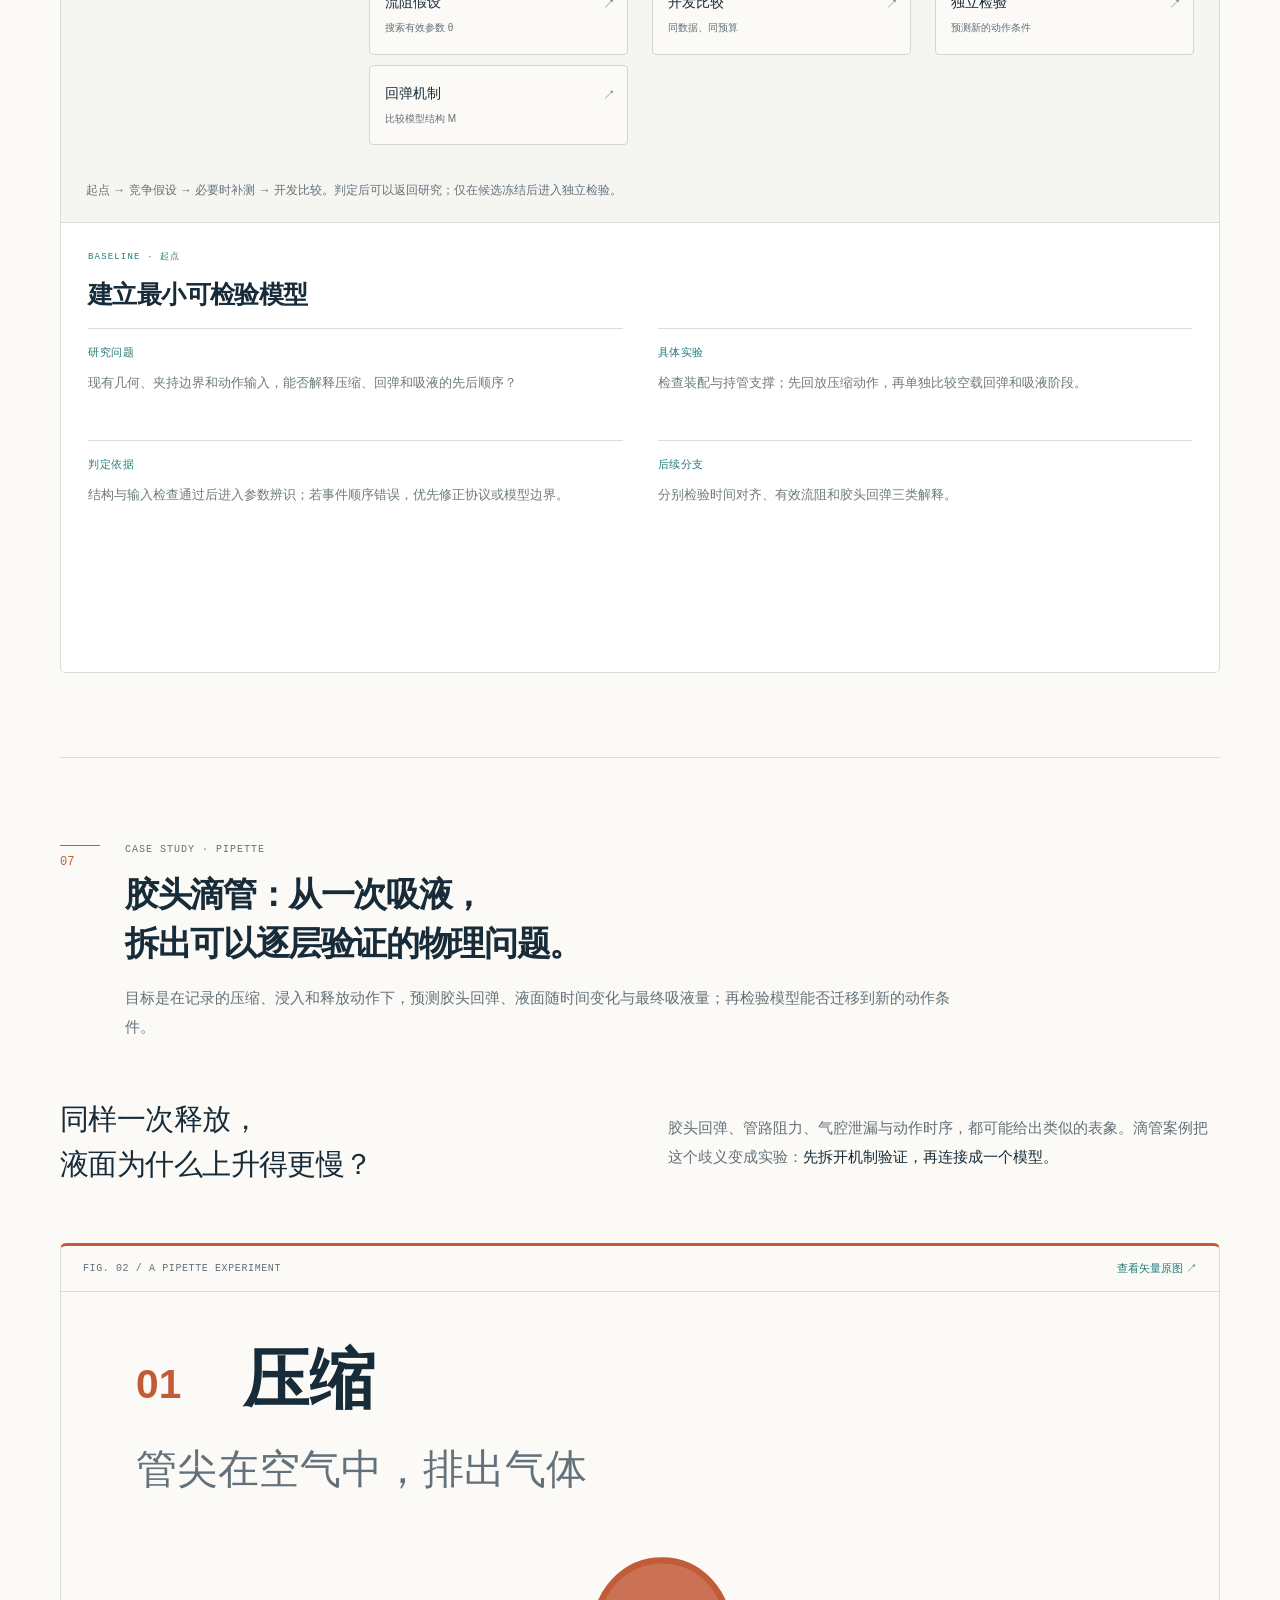
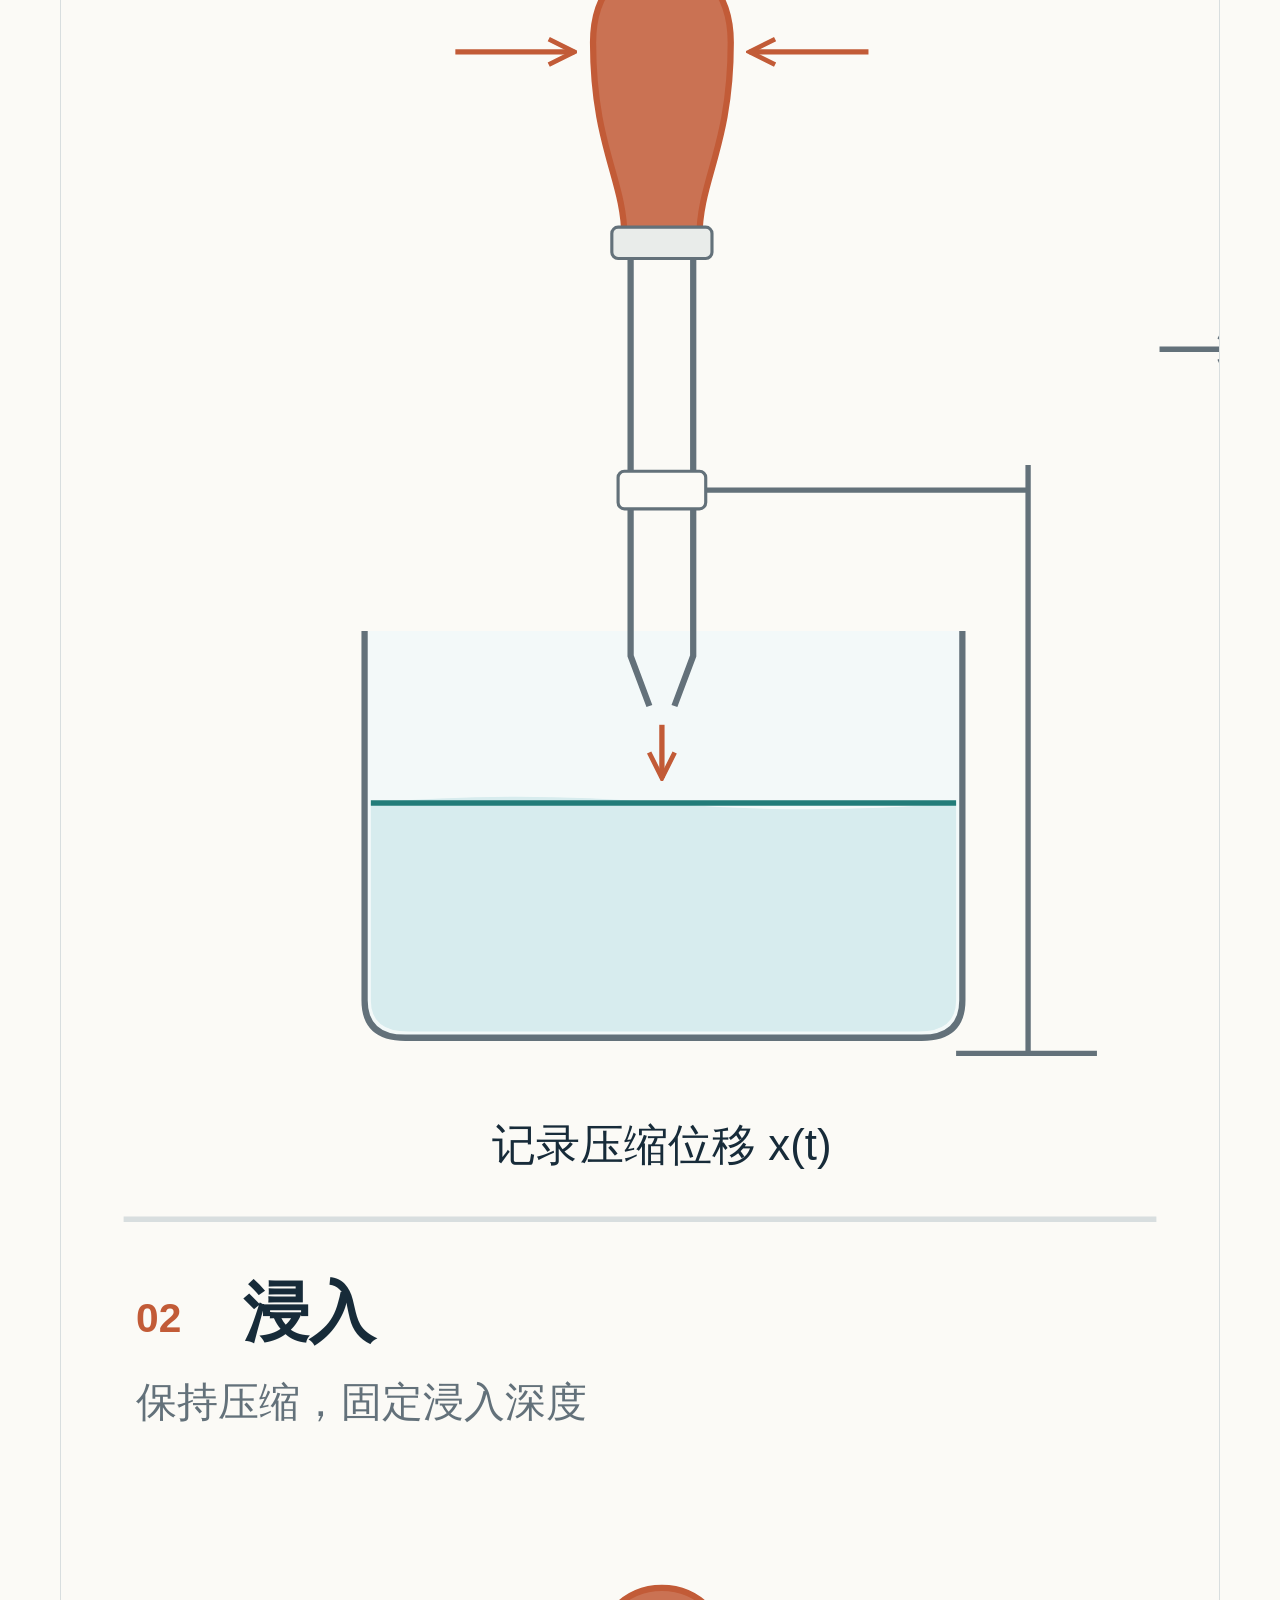
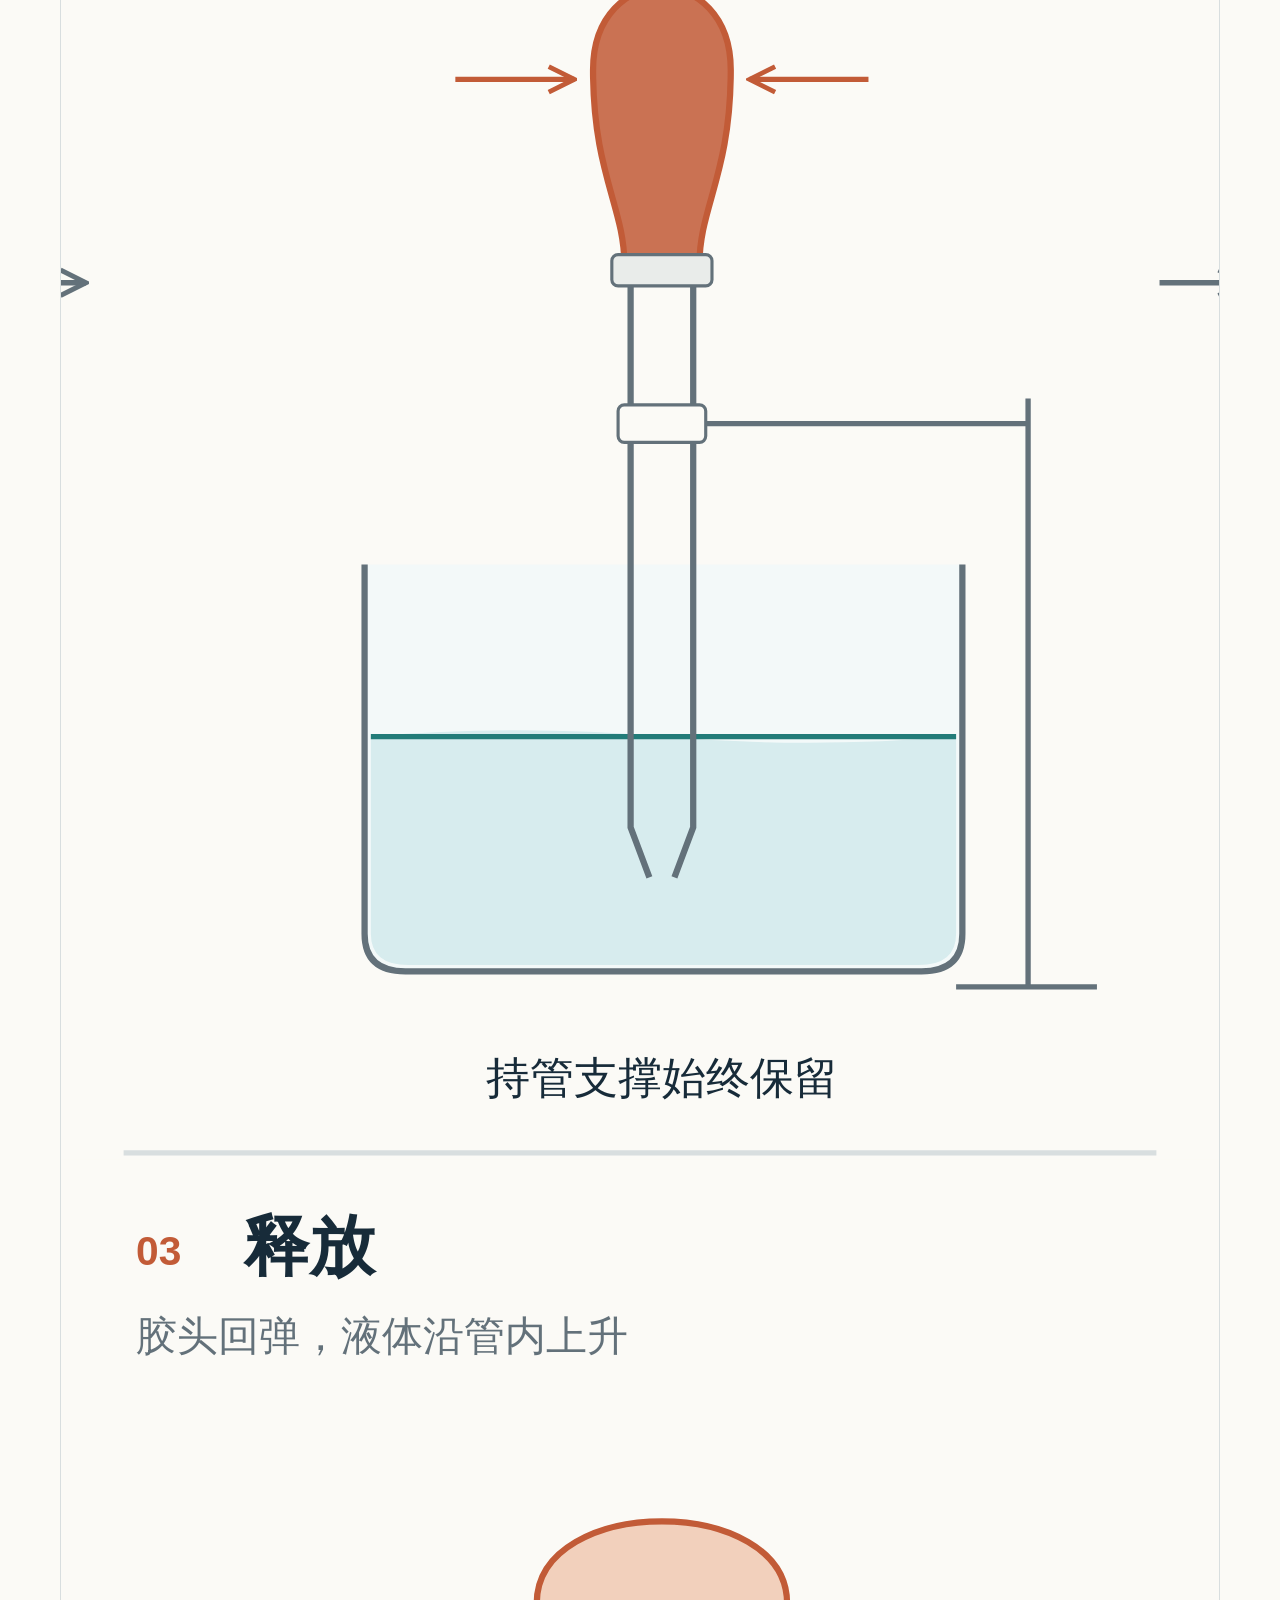
==== commit 72db343b: "Redesign research blog and redraw responsive scientific diagrams" ====
--- a/index.html
+++ b/index.html
@@ -1,26 +1,15 @@
-<!doctype html><html lang="zh-CN"><head><meta charset="utf-8"><meta name="viewport" content="width=device-width,initial-scale=1"><meta name="description" content="以实验驱动数字孪生的演进：Real2Sim AutoResearch 的研究问题、分层架构、参数辨识、主动测量、模型修订与胶头滴管案例。"><meta name="theme-color" content="#f7f9f7"><title>Real2Sim AutoResearch · 从真实观测到可检验的物理模型</title><link rel="icon" href="data:image/svg+xml,%3Csvg xmlns='http://www.w3.org/2000/svg' viewBox='0 0 32 32'%3E%3Crect width='32' height='32' rx='8' fill='%2321655b'/%3E%3Ctext x='5' y='22' fill='white' font-size='17'%3ER2%3C/text%3E%3C/svg%3E"><link rel="stylesheet" href="styles.css?v=2"><script src="app.js?v=2" defer></script></head><body>
+<!doctype html><html lang="zh-CN"><head><meta charset="utf-8"><meta name="viewport" content="width=device-width,initial-scale=1"><meta name="description" content="以实验驱动数字孪生的演进：Real2Sim AutoResearch 的研究问题、分层架构、参数辨识、主动测量、模型修订与胶头滴管案例。"><meta name="theme-color" content="#f7f9f7"><title>Real2Sim AutoResearch · 从真实观测到可检验的物理模型</title><link rel="icon" href="data:image/svg+xml,%3Csvg xmlns='http://www.w3.org/2000/svg' viewBox='0 0 32 32'%3E%3Crect width='32' height='32' rx='8' fill='%2321655b'/%3E%3Ctext x='5' y='22' fill='white' font-size='17'%3ER2%3C/text%3E%3C/svg%3E"><link rel="stylesheet" href="styles.css?v=3"><script src="app.js?v=3" defer></script></head><body>
 <svg xmlns="http://www.w3.org/2000/svg" class="sprite" aria-hidden="true"><defs><symbol id="i-eye" viewBox="0 0 24 24"><path d="M2 12s3.5-7 10-7 10 7 10 7-3.5 7-10 7S2 12 2 12Z"/><circle cx="12" cy="12" r="3"/></symbol><symbol id="i-cube" viewBox="0 0 24 24"><path d="m12 2 9 5v10l-9 5-9-5V7l9-5Zm0 10L3 7m9 5 9-5m-9 5v10M7.5 4.5l9 5"/></symbol><symbol id="i-branch" viewBox="0 0 24 24"><circle cx="6" cy="5" r="2"/><circle cx="6" cy="19" r="2"/><circle cx="18" cy="6" r="2"/><path d="M6 7v10m0-4h6a6 6 0 0 0 6-5"/></symbol><symbol id="i-flask" viewBox="0 0 24 24"><path d="M9 3h6m-5 0v7L4 20c-.4.7 0 1 1 1h14c1 0 1.4-.3 1-1l-6-10V3M7 15h10"/></symbol><symbol id="i-sliders" viewBox="0 0 24 24"><path d="M4 3v4m0 4v10M12 3v10m0 4v4M20 3v1m0 4v13M1 7h6v4H1V7Zm8 6h6v4H9v-4Zm8-9h6v4h-6V4Z"/></symbol><symbol id="i-check" viewBox="0 0 24 24"><path d="m8 12 3 3 5-6M12 2l9 4v6c0 5-9 10-9 10S3 17 3 12V6l9-4Z"/></symbol><symbol id="i-code" viewBox="0 0 24 24"><path d="m7 6-6 6 6 6m10-12 6 6-6 6M14 3l-4 18"/></symbol><symbol id="i-database" viewBox="0 0 24 24"><ellipse cx="12" cy="5" rx="9" ry="3"/><path d="M3 5v14c0 4 18 4 18 0V5M3 12c0 4 18 4 18 0"/></symbol><symbol id="i-clock" viewBox="0 0 24 24"><circle cx="12" cy="12" r="9"/><path d="M12 7v5l4 2"/></symbol><symbol id="i-ruler" viewBox="0 0 24 24"><path d="m3 16 13-13 5 5L8 21l-5-5Zm6-6 3 3m1-7 3 3M5 14l3 3"/></symbol><symbol id="i-target" viewBox="0 0 24 24"><circle cx="12" cy="12" r="9"/><circle cx="12" cy="12" r="5"/><circle cx="12" cy="12" r="1"/></symbol><symbol id="i-file" viewBox="0 0 24 24"><path d="M14 2H5v20h14V7l-5-5Zm0 0v5h5M8 12h8m-8 4h6"/></symbol><symbol id="i-arrow" viewBox="0 0 24 24"><path d="M3 12h17m-6-6 6 6-6 6"/></symbol><symbol id="i-loop" viewBox="0 0 24 24"><path d="M20 8a8 8 0 0 0-14-3L3 8m0-6v6h6M4 16a8 8 0 0 0 14 3l3-3m0 6v-6h-6"/></symbol><symbol id="i-plus" viewBox="0 0 24 24"><path d="M12 4v16M4 12h16"/></symbol><symbol id="i-down" viewBox="0 0 24 24"><path d="m6 9 6 6 6-6"/></symbol><symbol id="i-search" viewBox="0 0 24 24"><circle cx="10" cy="10" r="6"/><path d="m15 15 6 6"/></symbol><symbol id="i-lock" viewBox="0 0 24 24"><rect x="5" y="10" width="14" height="11" rx="2"/><path d="M8 10V6a4 4 0 0 1 8 0v4m-4 5v2"/></symbol><symbol id="i-grip" viewBox="0 0 24 24"><path d="M7 2h10v6H7zM8 8v4H4v6l3 3m9-13v4h4v6l-3 3M9 16v4m6-4v4"/></symbol><symbol id="i-pipette" viewBox="0 0 24 24"><path d="M9 10C2-1 22-1 15 10l-1 2v7l-2 3-2-3v-7l-1-2Zm0 2h6m-5 4h4"/></symbol><symbol id="i-beaker" viewBox="0 0 24 24"><path d="M4 3h15l-2 3v14H5V6L4 3Zm1 10h12M5 8h3m-3 9h3"/></symbol><symbol id="i-tube" viewBox="0 0 24 24"><path d="M7 2h10M8 2v16a4 4 0 0 0 8 0V2M8 12h8m-8-5h3m-3 2h2"/></symbol><symbol id="i-rod" viewBox="0 0 24 24"><path d="m6 21 15-15a2.1 2.1 0 0 0-3-3L3 18a2.1 2.1 0 0 0 3 3ZM7 14l3 3"/></symbol><symbol id="i-wave" viewBox="0 0 24 24"><path d="M2 12h3l3-8 5 16 3-8h6"/></symbol><symbol id="i-layers" viewBox="0 0 24 24"><path d="m12 2 10 5-10 5L2 7l10-5ZM2 12l10 5 10-5M2 17l10 5 10-5"/></symbol></defs></svg>
 <a class="skip" href="#main">跳到正文</a><header class="site-header"><a href="#top" class="brand" aria-label="Real2Sim AutoResearch 首页"><span class="brand-symbol">R<span>2</span>S</span><span>Real2Sim <b>AutoResearch</b></span></a><nav aria-label="主导航"><a href="#question">研究问题</a><a href="#framework">总体框架</a><a href="#gui">研究演进</a><a href="#pipette">滴管案例</a><a href="#validation">实验设计</a><a href="docs/physical-vlm/">物理 VLM 专题</a></nav><a class="repo-link" href="https://github.com/liudi159/real2sim-autoresearch" target="_blank" rel="noopener noreferrer">GitHub ↗</a></header>
-<main id="main"><section class="hero wrap" id="top"><p class="kicker hero-kicker"><span class="status-dot"></span> RESEARCH PROPOSAL <span>·</span> OCTOBER 2026</p><h1>Real2Sim<br><em>AutoResearch.</em></h1><h2 class="hero-title">让模型的每一次修改，<br class="mobile-break">都有实验可以回答。</h2><p class="hero-lede">从真实交互出发，自动构建物理场景、诊断仿真偏差、设计辨识实验。<br class="desktop-break">把参数估计、模型修订和主动测量，组织成一个可追溯的研究过程。</p><div class="hero-links"><a class="btn primary" href="#framework">阅读研究框架 <svg class="icon" aria-hidden="true"><use href="#i-arrow"/></svg></a><a class="btn" href="#gui">探索研究分支 <svg class="icon" aria-hidden="true"><use href="#i-branch"/></svg></a></div><p class="byline">Di Liu <span>/</span> 研究方案 · v2 <span>/</span> 2026.10.04</p>
-<div class="hero-map" aria-label="从观测到研究决策，再到可检验模型的概念结构"><div class="hero-map-cell"><svg class="icon" aria-hidden="true"><use href="#i-eye"/></svg><div><span>01 · OBSERVE</span><h3>真实交互</h3><p>视频 · 动作 · 几何 · 力</p></div></div><div class="hero-connector"><svg class="icon" aria-hidden="true"><use href="#i-arrow"/></svg></div><div class="hero-map-cell focus"><svg class="icon" aria-hidden="true"><use href="#i-branch"/></svg><div><span>02 · INVESTIGATE</span><h3>假设驱动研究</h3><p>改参数？换模型？再测一次？</p></div></div><div class="hero-connector"><svg class="icon" aria-hidden="true"><use href="#i-arrow"/></svg></div><div class="hero-map-cell"><svg class="icon" aria-hidden="true"><use href="#i-cube"/></svg><div><span>03 · EXPLAIN</span><h3>可检验的数字孪生</h3><p>预测 · 不确定性 · 适用范围</p></div></div><div class="hero-return"><svg class="icon" aria-hidden="true"><use href="#i-loop"/></svg> 开发实验的证据，决定下一轮研究方向</div></div><p class="caption center">本页描述拟议系统与实验协议。交互内容用于解释研究决策；尚未接入仿真后端或真实实验数据。</p></section>
+<main id="main"><section class="hero wrap" id="top"><div class="hero-copy"><p class="kicker hero-kicker"><span class="status-dot"></span> RESEARCH NOTE / 01 <span>—</span> OCT 2026</p><h1>Real2Sim<br><em>AutoResearch.</em></h1><h2 class="hero-title">让数字孪生，<br>在实验中不断修正。</h2><p class="hero-lede">从真实交互出发，追问仿真为什么出错。<br>用参数辨识、模型修订与主动测量，<br>把一次拟合推进为可追溯的研究过程。</p><div class="hero-links"><a class="btn primary" href="#framework">看整体框架 ↗</a><a class="btn" href="#pipette">从滴管案例读起 ↓</a></div><p class="byline">Di Liu <span>/</span> 研究方案 · v3 <span>/</span> 2026.10.04</p></div><figure class="hero-figure"><img src="assets/research-cover.svg" alt="真实观测与模型预测对照，驱动下一次实验" width="560" height="464"><figcaption>从“拟合得更像”，走向“知道下一步为什么这样做”。<br>曲线为概念示意，不表示实验结果。</figcaption></figure><div class="proposal-note"><span>阅读说明</span><p>这是一份研究方案。下方展示系统设计与实验协议；交互内容是预设示例，尚未连接仿真后端或真实实验数据。</p></div></section>
 <div class="reading-nav"><div class="wrap"><span>READ THE RESEARCH</span><a href="#question">01 问题</a><a href="#framework">02 框架</a><a href="#workflow">03 执行</a><a href="#assets">04 建模</a><a href="#identification">05 辨识</a><a href="#gui">06 演进</a><a href="#pipette">07 案例</a><a href="#validation">08 验证</a><a href="#implementation">09 实现</a><a href="#references">10 文献</a></div></div><div class="wrap article">
 <section class="chapter" id="question"><div class="section-intro"><span class="section-num">01</span><div><p class="kicker">THE RESEARCH QUESTION</p><h2>当仿真与现实不一致，<br>下一步究竟该改什么？</h2><p class="section-lede">一条轨迹没有对齐，可能来自相机尺度、控制时延、摩擦、形变机制或观测误差。直接调整全部参数，容易得到一个能拟合片段、却无法预测新交互的模型。</p></div></div>
 <div class="editorial"><div><h3>研究对象，是模型如何变得可信。</h3><p>给定物体、真实交互记录和有限实验预算，我们希望得到一个显式物理模型：它能重放已知动作，也能预测未参与拟合的动作；对无法唯一确定的属性，保留候选范围，并提出下一次应做的测量。</p><p>研究 Agent 负责选择问题和实验，物理求解器负责产生预测，数值方法负责参数搜索。模型的结构、参数及证据都成为可以检查和修订的对象。</p></div><aside class="statement"><span>WORKING HYPOTHESIS</span><p>能够区分错误来源的实验，<br>比更多次盲目调参<br><em>更值得计算。</em></p><small>待通过等预算对照与消融检验。</small></aside></div>
 <div class="question-grid"><article class="text-panel"><svg class="icon" aria-hidden="true"><use href="#i-target"/></svg><h3>H₁ · 先诊断，再优化</h3><p>将误差划分为观测对齐、参数偏差与模型缺失，能否减少错误参数补偿？比较分层诊断与直接联合优化的跨动作预测。</p></article><article class="text-panel"><svg class="icon" aria-hidden="true"><use href="#i-flask"/></svg><h3>H₂ · 选择更有信息的动作</h3><p>在相同真实交互预算下，主动选择能区分候选的动作，能否比随机采集更快缩小预测分歧？</p></article><article class="text-panel"><svg class="icon" aria-hidden="true"><use href="#i-code"/></svg><h3>H₃ · 保留可迁移的修订</h3><p>将通过验证的建模与诊断程序存为技能，能否在新资产上减少无效仿真？用有、无经验库的系统进行比较。</p></article></div><div class="note"><b>预期贡献</b><p>以“错误归因—实验选择—模型修订”为核心的研究控制器；带证据与有效范围的资产表示；保留失败分支的实验谱系。这些是拟验证的设计，贡献边界取决于最终基线比较与实验结果。</p></div></section>
 
-<section class="chapter" id="framework"><div class="section-intro"><span class="section-num">02</span><div><p class="kicker">ANATOMY OF THE SYSTEM</p><h2>一张框架图，读懂三个闭环。</h2><p class="section-lede">数据与场景提供研究起点。研究外循环选择假设；辨识内循环估计参数；证据循环安排补测。点击模块，查看具体输入、处理过程和交付物。</p></div></div>
-<div class="architecture"><div class="arch-header"><span>REAL2SIM RESEARCH ARCHITECTURE</span><span class="pill">拟议系统</span></div><div class="arch-foundation"><div class="lane-title"><b>准备层</b><span>建立共同的研究起点</span></div><div class="foundation-nodes">
-<button class="arch-node" data-module="evidence" aria-pressed="true"><span class="node-top"><svg class="icon" aria-hidden="true"><use href="#i-eye"/></svg><small>01</small></span><strong>整理真实证据</strong><span>同步、尺度、对象与事件</span><code>observations → episodes</code></button>
-<button class="arch-node" data-module="scene" aria-pressed="false"><span class="node-top"><svg class="icon" aria-hidden="true"><use href="#i-cube"/></svg><small>02</small></span><strong>建立可执行场景</strong><span>几何、碰撞、支撑与表示</span><code>assets → scene v0</code></button>
-<button class="arch-node" data-module="contract" aria-pressed="false"><span class="node-top"><svg class="icon" aria-hidden="true"><use href="#i-lock"/></svg><small>03</small></span><strong>冻结实验协议</strong><span>数据划分、指标、预算</span><code>protocol → evaluator</code></button>
-</div></div><div class="arch-bridge"><svg class="icon" aria-hidden="true"><use href="#i-down"/></svg> 经过检查的场景、动作与观测进入同一实验接口</div><div class="arch-loop"><div class="lane-title"><b>研究外循环</b><span>决定“为什么错”和“下一步做什么”</span></div><div class="loop-nodes">
-<button class="arch-node" data-module="diagnose" aria-pressed="false"><span class="node-top"><svg class="icon" aria-hidden="true"><use href="#i-search"/></svg><small>04</small></span><strong>诊断并提出假设</strong><span>定位残差与竞争解释</span><code>residuals → hypotheses</code></button>
-<button class="arch-node" data-module="design" aria-pressed="false"><span class="node-top"><svg class="icon" aria-hidden="true"><use href="#i-flask"/></svg><small>05</small></span><strong>选择辨识实验</strong><span>预测分歧与采集成本</span><code>hypothesis → experiment</code></button>
-<button class="arch-node" data-module="identify" aria-pressed="false"><span class="node-top"><svg class="icon" aria-hidden="true"><use href="#i-sliders"/></svg><small>06</small></span><strong>仿真与参数辨识</strong><span>有界搜索、敏感性与耦合</span><code>replay → candidate</code></button>
-<button class="arch-node" data-module="review" aria-pressed="false"><span class="node-top"><svg class="icon" aria-hidden="true"><use href="#i-check"/></svg><small>07</small></span><strong>开发验证与选择</strong><span>对照基线、回滚或保留</span><code>evidence → decision</code></button>
-</div><div class="loop-explanations"><div><svg class="icon" aria-hidden="true"><use href="#i-loop"/></svg> <b>辨识内循环</b><span>θ 候选 → 同动作仿真 → 残差 → 更新 θ</span></div><div><svg class="icon" aria-hidden="true"><use href="#i-loop"/></svg> <b>证据循环</b><span>难以区分 → 设计真实补测 → 新数据版本 → 重评</span></div></div></div><div class="arch-bottom"><button class="memory-node" data-module="memory" aria-pressed="false"><svg class="icon" aria-hidden="true"><use href="#i-database"/></svg><span><b>08 · 继承模型与技能</b><small>接受 / 拒绝 / 证据不足都进入研究谱系</small></span></button><div class="return-label"><svg class="icon" aria-hidden="true"><use href="#i-loop"/></svg> 反馈至 04：下一轮诊断</div><div class="test-gate"><svg class="icon" aria-hidden="true"><use href="#i-lock"/></svg><span><b>候选冻结 → 独立测试</b><small>测试结果不反馈给本轮模型选择</small></span></div></div></div>
-<div class="module-inspector" id="module-inspector" aria-live="polite"><div class="inspector-heading"><p class="kicker" id="module-kicker">MODULE 01 · EVIDENCE</p><h3 id="module-title">整理真实证据</h3><p id="module-description">把真实交互转成可比较的 episode，并显式记录缺失和不可靠观测。</p></div><div class="inspector-columns"><div><h4>输入</h4><p id="module-input">带时间戳的视频、可选深度与动作日志；相机参数、实测尺寸及可选力信号。</p></div><div><h4>具体怎么做</h4><ol id="module-steps"><li>按对象身份跟踪位姿、轮廓和关键事件。</li><li>用已知尺寸确定尺度，标记遮挡与估计误差。</li><li>保留原始数据，建立可重放的动作和观测版本。</li></ol></div><div><h4>输出与失败处理</h4><p id="module-output">输出 episode、质量标记与测量来源。动作或尺度缺失时进入补测分支，不推断唯一材料参数。</p></div></div></div>
-<div class="roles-strip"><article class="text-panel"><svg class="icon" aria-hidden="true"><use href="#i-branch"/></svg><h3>研究 Agent</h3><p>读证据、列解释、选实验、决定补测或停止。</p></article><article class="text-panel"><svg class="icon" aria-hidden="true"><use href="#i-sliders"/></svg><h3>数值优化器</h3><p>在指定参数、边界与预算内搜索，并报告诊断。</p></article><article class="text-panel"><svg class="icon" aria-hidden="true"><use href="#i-code"/></svg><h3>Coding Agent</h3><p>实现缺失技能或机制；产出可回滚的候选补丁。</p></article><article class="text-panel"><svg class="icon" aria-hidden="true"><use href="#i-check"/></svg><h3>独立评估器</h3><p>固定观测、指标与接受规则，输出可审计判定。</p></article></div></section>
+<section class="chapter" id="framework"><div class="section-intro"><span class="section-num">02</span><div><p class="kicker">ANATOMY OF THE SYSTEM</p><h2>一张框架图，读懂三个闭环。</h2><p class="section-lede">先建立可信的观测与场景，再让假设、仿真和实验形成反馈。图中区分了自动计算、真实补测与独立测试的边界。</p></div></div>
+<figure class="research-figure"><div class="figure-top"><span>FIG. 01 / SYSTEM ARCHITECTURE</span><a href="assets/research-architecture.svg" target="_blank" rel="noopener">查看矢量原图 ↗</a></div><div class="diagram-scroll" tabindex="0" role="region" aria-label="完整研究框架图"><picture><source media="(max-width: 760px)" srcset="assets/research-architecture-mobile.svg"><img src="assets/research-architecture.svg" width="1120" height="800" alt="准备层建立观测、场景与协议；研究外循环包含诊断、实验、辨识与开发比较；参数内循环与真实补测支持研究；冻结后独立测试并交付。"></picture></div><figcaption><b>三个闭环，不共享同一种判断。</b>研究外循环选择假设；数值内循环求解参数；证据循环增加真实测量。最终测试位于循环之外。</figcaption></figure><p class="mobile-diagram-hint">手机端按纵向顺序阅读；矢量原图可放大查看。</p><details class="module-details"><summary>逐个查看模块的输入、处理与输出 <span>＋</span></summary><div class="module-picker" aria-label="选择架构模块"><button data-module="evidence" aria-pressed="true">01 观测</button><button data-module="scene" aria-pressed="false">02 场景</button><button data-module="contract" aria-pressed="false">03 协议</button><button data-module="diagnose" aria-pressed="false">04 诊断</button><button data-module="design" aria-pressed="false">05 实验</button><button data-module="identify" aria-pressed="false">06 辨识</button><button data-module="review" aria-pressed="false">07 评估</button><button data-module="memory" aria-pressed="false">08 继承</button></div><div class="module-inspector" id="module-inspector" aria-live="polite"><div class="inspector-heading"><p class="kicker" id="module-kicker">MODULE 01 · EVIDENCE</p><h3 id="module-title">整理真实证据</h3><p id="module-description">把真实交互转成可比较的 episode，并显式记录缺失和不可靠观测。</p></div><div class="inspector-columns"><div><h4>输入</h4><p id="module-input">带时间戳的视频、可选深度与动作日志；相机参数、实测尺寸及可选力信号。</p></div><div><h4>具体怎么做</h4><ol id="module-steps"><li>按对象身份跟踪位姿、轮廓和关键事件。</li><li>用已知尺寸确定尺度，标记遮挡与估计误差。</li><li>保留原始数据，建立可重放的动作和观测版本。</li></ol></div><div><h4>输出与失败处理</h4><p id="module-output">输出 episode、质量标记与测量来源。动作或尺度缺失时进入补测分支，不推断唯一材料参数。</p></div></div></div>
+</details><div class="roles-strip"><article class="text-panel"><svg class="icon" aria-hidden="true"><use href="#i-branch"/></svg><h3>研究 Agent</h3><p>读证据、列解释、选实验、决定补测或停止。</p></article><article class="text-panel"><svg class="icon" aria-hidden="true"><use href="#i-sliders"/></svg><h3>数值优化器</h3><p>在指定参数、边界与预算内搜索，并报告诊断。</p></article><article class="text-panel"><svg class="icon" aria-hidden="true"><use href="#i-code"/></svg><h3>Coding Agent</h3><p>实现缺失技能或机制；产出可回滚的候选补丁。</p></article><article class="text-panel"><svg class="icon" aria-hidden="true"><use href="#i-check"/></svg><h3>独立评估器</h3><p>固定观测、指标与接受规则，输出可审计判定。</p></article></div></section>
 
 <section class="chapter" id="workflow"><div class="section-intro"><span class="section-num">03</span><div><p class="kicker">ONE ITERATION, END TO END</p><h2>把一个研究想法，<br>变成一次可复查的实验。</h2><p class="section-lede">以“物体在仿真中滑得过远”为例。Agent 的输出应是具体实验协议，而不只是一句“增大摩擦系数”。</p></div></div>
 <div class="method-timeline">
@@ -89,16 +78,7 @@
 
 <section class="chapter" id="gui"><div class="section-intro"><span class="section-num">06</span><div><p class="kicker">THE RESEARCH LINEAGE</p><h2>展示研究如何分叉，<br>也展示为什么不继续某条路。</h2><p class="section-lede">下面以“滴管吸液慢于仿真”为例，浏览一个预设的研究分支。每个节点都展开假设、实验、接受条件与失败后的去向。</p></div></div>
 <div class="research-workspace"><div class="workspace-bar"><div><svg class="icon" aria-hidden="true"><use href="#i-branch"/></svg><b>吸液过程的模型辨识</b><span>RESEARCH EXPLORER</span></div><span class="pill">预设研究路径 · 非运行记录</span></div><div class="workspace-tabs" role="tablist" aria-label="研究档案视图"><button role="tab" id="view-tab-lineage" aria-selected="true" aria-controls="view-lineage" data-view="lineage"><svg class="icon" aria-hidden="true"><use href="#i-branch"/></svg>研究谱系</button><button role="tab" id="view-tab-experiment" aria-selected="false" aria-controls="view-experiment" data-view="experiment" tabindex="-1"><svg class="icon" aria-hidden="true"><use href="#i-flask"/></svg>实验规范</button><button role="tab" id="view-tab-decision" aria-selected="false" aria-controls="view-decision" data-view="decision" tabindex="-1"><svg class="icon" aria-hidden="true"><use href="#i-file"/></svg>证据与判定</button></div>
-<div id="view-lineage" role="tabpanel" aria-labelledby="view-tab-lineage"><div class="lineage-controls"><span><i class="legend-dot"></i>选中节点 <i class="legend-dot outline"></i>研究节点 <i class="legend-dash"></i>条件分支</span><div><button class="small-btn" id="prev-node" aria-label="上一个研究节点">←</button><span id="node-count">01 / 08</span><button class="small-btn" id="next-node" aria-label="下一个研究节点">→</button></div></div><div class="lineage-layout"><div class="graph-scroll"><div class="lineage-graph"><svg class="graph-edges" viewBox="0 0 800 400" aria-hidden="true"><defs><marker id="edge-arrow" viewBox="0 0 10 10" refX="8" refY="5" markerWidth="5" markerHeight="5" orient="auto"><path d="M0 0 10 5 0 10" fill="none" stroke="currentColor"/></marker></defs><g marker-end="url(#edge-arrow)"><path d="M145 195H210V65H255"/><path d="M145 195H255"/><path d="M145 195H210V325H255"/><path d="M385 65H438V195H475"/><path d="M385 195H475"/><path d="M385 325H438V195H475"/><path d="M605 195H635V65H670"/><path d="M735 100V160"/><path d="M735 230V290"/></g><text x="25" y="28">BASELINE</text><text x="264" y="28">HYPOTHESES</text><text x="477" y="28">MEASURE</text><text x="671" y="28">EVALUATE</text></svg>
-<button class="lineage-node" data-node="baseline" aria-pressed="true" style="--x:3%;--y:40%"><svg class="icon" aria-hidden="true"><use href="#i-cube"/></svg><strong>起点模型</strong><small>几何 + 低阶动力学</small></button>
-<button class="lineage-node" data-node="alignment" aria-pressed="false" style="--x:32%;--y:8%"><svg class="icon" aria-hidden="true"><use href="#i-clock"/></svg><strong>动作与时间对齐</strong><small>先约束辅助参数 η</small></button>
-<button class="lineage-node" data-node="resistance" aria-pressed="false" style="--x:32%;--y:40%"><svg class="icon" aria-hidden="true"><use href="#i-sliders"/></svg><strong>流阻假设</strong><small>估计有效参数 θ</small></button>
-<button class="lineage-node" data-node="viscoelastic" aria-pressed="false" style="--x:32%;--y:72%"><svg class="icon" aria-hidden="true"><use href="#i-wave"/></svg><strong>回弹机制假设</strong><small>比较模型结构 M</small></button>
-<button class="lineage-node" data-node="probe" aria-pressed="false" style="--x:59.5%;--y:40%"><svg class="icon" aria-hidden="true"><use href="#i-flask"/></svg><strong>区分性补测</strong><small>幅度 / 速度 / 压力</small></button>
-<button class="lineage-node" data-node="compare" aria-pressed="false" style="--x:83.5%;--y:8%"><svg class="icon" aria-hidden="true"><use href="#i-check"/></svg><strong>开发比较</strong><small>相同数据与预算</small></button>
-<button class="lineage-node" data-node="freeze" aria-pressed="false" style="--x:83.5%;--y:40%"><svg class="icon" aria-hidden="true"><use href="#i-lock"/></svg><strong>冻结候选</strong><small>版本与适用范围</small></button>
-<button class="lineage-node" data-node="heldout" aria-pressed="false" style="--x:83.5%;--y:72%"><svg class="icon" aria-hidden="true"><use href="#i-target"/></svg><strong>独立检验</strong><small>新动作 / 新条件</small></button>
-</div></div><aside class="node-inspector" aria-live="polite"><p class="kicker" id="lineage-kind">BASELINE · 起点</p><h3 id="lineage-title">建立最小可检验模型</h3><dl><div><dt>研究问题</dt><dd id="lineage-question">现有几何、夹持边界和动作输入，能否解释压缩、回弹和吸液的先后顺序？</dd></div><div><dt>具体实验</dt><dd id="lineage-experiment">检查装配与持管支撑；先回放压缩动作，再单独比较空载回弹和吸液阶段。</dd></div><div><dt>判定依据</dt><dd id="lineage-rule">结构与输入检查通过后进入参数辨识；若事件顺序错误，优先修正协议或模型边界。</dd></div><div><dt>后续分支</dt><dd id="lineage-next">分别检验时间对齐、有效流阻和胶头回弹三类解释。</dd></div></dl></aside></div></div>
+<div id="view-lineage" role="tabpanel" aria-labelledby="view-tab-lineage"><div class="lineage-controls"><span><i class="legend-dot"></i>选中节点 <i class="legend-dot outline"></i>点击查看实验与判断依据</span><div><button class="small-btn" id="prev-node" aria-label="上一个研究节点">←</button><span id="node-count">01 / 08</span><button class="small-btn" id="next-node" aria-label="下一个研究节点">→</button></div></div><div class="lineage-layout"><div class="research-lanes"><div class="research-lane"><span class="lane-label">01 / 起点</span><button class="research-node" data-node="baseline" aria-pressed="true"><strong>起点模型</strong><small>几何与低阶动力学</small><span aria-hidden="true">↗</span></button></div><div class="research-lane"><span class="lane-label">02 / 竞争解释</span><button class="research-node" data-node="alignment" aria-pressed="false"><strong>时间对齐</strong><small>先约束动作与时延</small><span aria-hidden="true">↗</span></button><button class="research-node" data-node="resistance" aria-pressed="false"><strong>流阻假设</strong><small>搜索有效参数 θ</small><span aria-hidden="true">↗</span></button><button class="research-node" data-node="viscoelastic" aria-pressed="false"><strong>回弹机制</strong><small>比较模型结构 M</small><span aria-hidden="true">↗</span></button></div><div class="research-lane"><span class="lane-label">03 / 获取证据</span><button class="research-node" data-node="probe" aria-pressed="false"><strong>区分性补测</strong><small>选择有分歧的动作</small><span aria-hidden="true">↗</span></button><button class="research-node" data-node="compare" aria-pressed="false"><strong>开发比较</strong><small>同数据、同预算</small><span aria-hidden="true">↗</span></button></div><div class="research-lane"><span class="lane-label">04 / 形成结论</span><button class="research-node" data-node="freeze" aria-pressed="false"><strong>冻结候选</strong><small>记录版本与适用范围</small><span aria-hidden="true">↗</span></button><button class="research-node" data-node="heldout" aria-pressed="false"><strong>独立检验</strong><small>预测新的动作条件</small><span aria-hidden="true">↗</span></button></div></div><p class="lineage-explanation">起点 → 竞争假设 → 必要时补测 → 开发比较。判定后可以返回研究；仅在候选冻结后进入独立检验。</p><aside class="node-inspector" aria-live="polite"><p class="kicker" id="lineage-kind">BASELINE · 起点</p><h3 id="lineage-title">建立最小可检验模型</h3><dl><div><dt>研究问题</dt><dd id="lineage-question">现有几何、夹持边界和动作输入，能否解释压缩、回弹和吸液的先后顺序？</dd></div><div><dt>具体实验</dt><dd id="lineage-experiment">检查装配与持管支撑；先回放压缩动作，再单独比较空载回弹和吸液阶段。</dd></div><div><dt>判定依据</dt><dd id="lineage-rule">结构与输入检查通过后进入参数辨识；若事件顺序错误，优先修正协议或模型边界。</dd></div><div><dt>后续分支</dt><dd id="lineage-next">分别检验时间对齐、有效流阻和胶头回弹三类解释。</dd></div></dl></aside></div></div>
 <div id="view-experiment" class="workspace-content" role="tabpanel" aria-labelledby="view-tab-experiment" hidden><div class="editorial"><div><p class="kicker">EXPERIMENT SPECIFICATION</p><h3>一个节点，绑定一份实验规范。</h3><p>动作、观测、冻结项、搜索参数和否证条件在运行前登记。仿真失败也是结果，需要区分数值发散、错误输入与机制不适用。</p><dl class="spec-list"><div><dt>目标</dt><dd>区分流阻过大与胶头回弹过慢。</dd></div><div><dt>干预</dt><dd>控制压缩深度和释放时程；浸入深度固定。</dd></div><div><dt>观测</dt><dd>胶头位移与液面同步视频；必要时补气腔压力。</dd></div><div><dt>冻结</dt><dd>几何、密封装配、动作标定、数据划分与指标。</dd></div><div><dt>否证</dt><dd>不同速度下仍存在同方向系统残差，且无法由观测误差解释。</dd></div></dl></div><pre><code>experiment_id: pipette.disambiguate.v1
 status: planned
 parent_model: baseline.v0
@@ -115,9 +95,7 @@
 
 
 <section class="chapter" id="pipette"><div class="section-intro"><span class="section-num">07</span><div><p class="kicker">CASE STUDY · PIPETTE</p><h2>胶头滴管：从一次吸液，<br>拆出可以逐层验证的物理问题。</h2><p class="section-lede">目标是在记录的压缩、浸入和释放动作下，预测胶头回弹、液面随时间变化与最终吸液量；再检验模型能否迁移到新的动作条件。</p></div></div>
-<div class="case-overview"><div class="case-object"><svg class="icon" aria-hidden="true"><use href="#i-pipette"/></svg><span>胶头滴管</span><small>刚体 × 柔性 × 气腔 × 流动</small></div><div class="case-question"><span class="kicker">START WITH AN OBSERVABLE QUESTION</span><h3>为什么液面上升得比模型预测更慢？</h3><p>胶头回弹慢、管路阻力大、气腔泄漏、动作时序错误，都可能产生类似曲线。先设计能够区分它们的实验，再决定增加什么模型复杂度。</p></div></div>
-<div class="case-sequence"><article><svg class="icon" aria-hidden="true"><use href="#i-grip"/></svg><span>01 · COMPRESS</span><h3>空气中压缩</h3><p>在管尖未浸液时挤压胶头，记录真实位移；保持压缩状态。</p></article><article><svg class="icon" aria-hidden="true"><use href="#i-beaker"/></svg><span>02 · IMMERSE</span><h3>保持压缩并浸入</h3><p>管尖进入已知深度；玻璃管由夹持或约束支撑，胶头压缩不提前释放。</p></article><article><svg class="icon" aria-hidden="true"><use href="#i-wave"/></svg><span>03 · RELEASE</span><h3>释放胶头并吸液</h3><p>卸去胶头压缩，同时保持持管支撑。测量回弹与液面，检查气泡与泄漏。</p></article></div>
-<div class="case-tabs" role="tablist" aria-label="滴管研究阶段"><button id="case-tab-geometry" role="tab" aria-selected="true" aria-controls="case-panel" data-case="geometry">A · 几何与边界</button><button id="case-tab-mechanics" role="tab" aria-selected="false" aria-controls="case-panel" data-case="mechanics" tabindex="-1">B · 胶头力学</button><button id="case-tab-flow" role="tab" aria-selected="false" aria-controls="case-panel" data-case="flow" tabindex="-1">C · 气液耦合</button><button id="case-tab-transfer" role="tab" aria-selected="false" aria-controls="case-panel" data-case="transfer" tabindex="-1">D · 跨条件预测</button></div><div class="case-panel" id="case-panel" role="tabpanel" aria-labelledby="case-tab-geometry" tabindex="0"><div><p class="kicker" id="case-kicker">STAGE A · GEOMETRY</p><h3 id="case-title">先让每个边界条件有物理对应。</h3><p id="case-description">从视频恢复部件和装配关系，用实测补齐透明表面、壁厚与内部容积。坐标、单位、接触位置和管尖开口统一登记。</p></div><div><h4>怎么做</h4><ol id="case-actions"><li>分别建立玻璃管、胶头、烧杯与夹持支撑。</li><li>测量管径、管长、浸入深度；跟踪胶头压缩量。</li><li>检查支撑、密封连接、碰撞开口和动作时序。</li></ol><p class="case-gate"><b>进入下一阶段：</b><span id="case-gate">结构与动作回放通过检查；未测内部几何保留范围，不借调材料参数补偿。</span></p></div></div>
+<div class="case-opening"><p class="case-big-question">同样一次释放，<br>液面为什么上升得更慢？</p><p>胶头回弹、管路阻力、气腔泄漏与动作时序，都可能给出类似的表象。滴管案例把这个歧义变成实验：<strong>先拆开机制验证，再连接成一个模型。</strong></p></div><figure class="research-figure pipette-figure"><div class="figure-top"><span>FIG. 02 / A PIPETTE EXPERIMENT</span><a href="assets/pipette-protocol.svg" target="_blank" rel="noopener">查看矢量原图 ↗</a></div><div class="diagram-scroll" tabindex="0" role="region" aria-label="滴管动作与气液耦合示意图"><picture><source media="(max-width: 760px)" srcset="assets/pipette-protocol-mobile.svg"><img src="assets/pipette-protocol.svg" width="1120" height="574" alt="先在空气中压缩胶头，保持压缩将管尖浸入，再释放吸液。玻璃管始终被支撑。形变、气压、流量和液面耦合。"></picture></div><figcaption><b>动作顺序是模型的一部分。</b>管尖先在空气中排气，浸入后才释放胶头；持管支撑始终保留。示意图不按比例，不代表已完成实验。</figcaption></figure><p class="mobile-diagram-hint">依次向下查看压缩、浸入、释放三个阶段。</p><div class="case-reading"><span>从结构到预测</span><p>按 A → B → C → D 逐层验证。点击阶段，查看动作、观测和进入下一步的条件。</p></div><div class="case-tabs" role="tablist" aria-label="滴管研究阶段"><button id="case-tab-geometry" role="tab" aria-selected="true" aria-controls="case-panel" data-case="geometry">A · 几何与边界</button><button id="case-tab-mechanics" role="tab" aria-selected="false" aria-controls="case-panel" data-case="mechanics" tabindex="-1">B · 胶头力学</button><button id="case-tab-flow" role="tab" aria-selected="false" aria-controls="case-panel" data-case="flow" tabindex="-1">C · 气液耦合</button><button id="case-tab-transfer" role="tab" aria-selected="false" aria-controls="case-panel" data-case="transfer" tabindex="-1">D · 跨条件预测</button></div><div class="case-panel" id="case-panel" role="tabpanel" aria-labelledby="case-tab-geometry" tabindex="0"><div><p class="kicker" id="case-kicker">STAGE A · GEOMETRY</p><h3 id="case-title">先让每个边界条件有物理对应。</h3><p id="case-description">从视频恢复部件和装配关系，用实测补齐透明表面、壁厚与内部容积。坐标、单位、接触位置和管尖开口统一登记。</p></div><div><h4>怎么做</h4><ol id="case-actions"><li>分别建立玻璃管、胶头、烧杯与夹持支撑。</li><li>测量管径、管长、浸入深度；跟踪胶头压缩量。</li><li>检查支撑、密封连接、碰撞开口和动作时序。</li></ol><p class="case-gate"><b>进入下一阶段：</b><span id="case-gate">结构与动作回放通过检查；未测内部几何保留范围，不借调材料参数补偿。</span></p></div></div>
 <h3 class="subheading">先建立低阶机理模型，再按残差升级。</h3><div class="physics-block"><div><span class="kicker">REDUCED MODEL · ASSUMPTIONS FIRST</span><div class="equation small">p<sub>g</sub> V<sub>g</sub> = nRT<br>Q = (p<sub>atm</sub> − p<sub>g</sub> − ρgΔz − Δp<sub>cap</sub>) / R<sub>h</sub></div><p>第一式是近似等温的气体关系；密封时 n 不变，泄漏模型需要 n(t)。第二式是忽略流体惯性的有效压降关系：Δz 为内外液面高差，Δp<sub>cap</sub> 为带符号的毛细项，R<sub>h</sub> 表示工作范围内的有效流阻。</p></div><div><p>气腔体积同时受胶头形变与管内液面影响：V<sub>g</sub> = V<sub>bulb</sub>(x) + V<sub>tube,air</sub>(h)。因此不能把胶头位移、压力和液面当作互不相关的三个拟合目标。</p><p>先用已测动作驱动低阶弹性 / 黏弹性与流动模型。若局部屈曲、接触迁移或强非线性导致稳定残差，再引入壳 / 体模型或更完整的流体求解；升级本身需要新增辨识证据。</p><small>以上为拟议建模起点，适用性需实验确认，不能视为已验证的滴管求解器。</small></div></div>
 <h3 class="subheading">什么实验能把几个解释分开？</h3><div class="table-scroll"><table><thead><tr><th>竞争解释</th><th>区分性操作</th><th>关键观测</th><th>何时需要更多证据</th></tr></thead><tbody>
 <tr><td>输入时序偏差</td><td>同视野记录压缩解除与液面开始运动；使用清晰触发事件。</td><td>动作时间戳、胶头位移、液面起点。</td><td>无法同步时先校时；不能用流阻抵消时间偏移。</td></tr>
--- a/styles.css
+++ b/styles.css
@@ -7,3 +7,16 @@
 @media(prefers-reduced-motion:reduce){html{scroll-behavior:auto}*,*:before,*:after{transition:none!important;animation:none!important}}
 @media print{.site-header,.reading-nav,.hero-links,#back-top{display:none}.wrap{width:100%}.chapter{break-before:page;padding:25px 0}.hero{padding:20px 0}.hero h1{font-size:55px}body{background:white;color:black}.graph-scroll{overflow:visible}.lineage-layout{display:block}.lineage-graph{transform:scale(.8);transform-origin:left top}.reference-group{break-inside:avoid}.reference-group:not([open])>ol{display:block}}
 
+
+/* v3 — editorial research notebook. SVG figures share this restrained palette. */
+:root{--ink:#172b39;--muted:#63717a;--faint:#75828a;--accent:#227c79;--accent-deep:#185e5c;--line:#d8dedf;--paper:#fbfaf6;--wash:#f0f3f0;--mint:#e4eeea;--gold:#c25b37}
+html{scroll-padding-top:100px}body{font-size:16px;line-height:1.85}.wrap{width:min(1160px,calc(100% - 96px))}p{color:var(--muted)}h2,h3{color:var(--ink)}.site-header{height:72px;background:rgba(251,250,246,.96);padding:0 40px;border-bottom-color:var(--line)}.brand{font-size:15px;gap:10px}.brand-symbol{border-radius:4px;width:32px;height:32px;border-color:var(--ink);color:var(--ink);font-size:14px}.brand-symbol span{font-size:9px;margin-bottom:6px}.brand b{color:var(--muted)}.site-header nav{gap:25px;font-size:12px}.site-header nav a.active:after{bottom:-26px;background:var(--gold)}.repo-link{font-family:var(--mono);font-size:11px}.hero{display:grid;grid-template-columns:1.03fr 1fr;gap:38px 50px;text-align:left;padding-top:72px;padding-bottom:38px;align-items:center}.hero-kicker{justify-content:flex-start;font-size:10px;gap:10px;letter-spacing:.07em;color:var(--muted)}.status-dot{background:var(--gold)}.hero h1{font-size:clamp(55px,5.3vw,76px);letter-spacing:-.055em;margin:27px 0 24px;line-height:1.02;color:var(--ink)}.hero h1 em{color:var(--ink);font-style:italic}.hero-title{font-size:30px;font-weight:500;line-height:1.5;letter-spacing:-.03em;margin-bottom:20px}.hero-lede{font-size:14px;line-height:1.9}.hero-links{justify-content:flex-start;margin-top:26px;gap:12px}.btn{border-radius:3px;padding:10px 16px;font-size:12px}.btn.primary{background:var(--ink);border-color:var(--ink)}.btn.primary:hover{background:var(--accent)}.byline{margin:24px 0 0;font-size:11px}.hero-figure{margin:0;align-self:center}.hero-figure img{width:100%;height:auto;display:block}.hero-figure figcaption{font-size:11px;line-height:1.8;margin:14px 0;color:var(--muted)}.proposal-note{grid-column:1/-1;display:grid;grid-template-columns:80px 1fr;align-items:baseline;gap:16px;border-top:1px solid var(--line);padding-top:24px;font-size:12px}.proposal-note>span{font-weight:600;color:var(--gold)}.proposal-note p{margin:0}.reading-nav{background:transparent}.reading-nav>.wrap{gap:24px;min-height:61px;font-size:11px}.reading-nav span{display:none}.chapter{padding:84px 0;scroll-margin-top:96px}.section-intro{grid-template-columns:40px 1fr;gap:25px;margin-bottom:36px;max-width:970px}.section-num{color:var(--gold);border-top-color:var(--gold);font-size:12px;padding-top:9px}.section-intro .kicker{color:var(--muted);font-size:10px;letter-spacing:.1em}.section-intro h2{font-size:34px;letter-spacing:-.04em;line-height:1.45;max-width:900px;margin:10px 0 16px}.section-lede{max-width:850px;font-size:15px}.statement{border-color:var(--gold)}.statement p{font-size:23px}.kicker{color:var(--accent)}.text-panel{padding:24px}.text-panel p{font-size:14px}.text-panel h3{font-size:17px}.note{background:#f2f3ee;border-color:#bcc4b9;grid-template-columns:155px 1fr}.note>b{color:var(--ink)}.note p{font-size:13px}.research-figure{margin:28px 0 16px;border:1px solid var(--line);background:var(--paper);border-radius:6px;overflow:hidden}.figure-top{padding:15px 22px;border-bottom:1px solid var(--line);display:flex;justify-content:space-between;gap:16px;align-items:center;font:10px var(--mono);letter-spacing:.06em;color:var(--muted)}.figure-top a{font-family:var(--sans);font-size:11px;letter-spacing:0;color:var(--accent);white-space:nowrap}.diagram-scroll{overflow-x:auto;overscroll-behavior-x:contain;scrollbar-width:thin}.diagram-scroll img{display:block;width:100%;height:auto}.research-figure figcaption{padding:17px 22px;border-top:1px solid var(--line);font-size:12px;line-height:1.9;color:var(--muted)}.research-figure figcaption b{color:var(--ink);font-weight:600}.mobile-diagram-hint{display:none}.module-details{border-bottom:1px solid var(--line);margin-top:20px}.module-details>summary{cursor:pointer;display:flex;justify-content:space-between;font-size:14px;list-style:none;padding:18px 0}.module-details>summary::-webkit-details-marker{display:none}.module-details[open]>summary>span{transform:rotate(45deg)}.module-picker{display:flex;gap:7px;flex-wrap:wrap;padding:10px 0}.module-picker button{border:1px solid var(--line);border-radius:3px;padding:9px 13px;background:transparent;font-size:12px}.module-picker button[aria-pressed=true]{background:var(--ink);color:white;border-color:var(--ink)}.module-inspector{border:0;background:#eef2ef;border-radius:4px;margin:6px 0 25px;padding:28px}.inspector-columns p,.inspector-columns ol{font-size:13px}.roles-strip .text-panel{padding:20px}.roles-strip .text-panel p{font-size:13px}.method-timeline p,.roadmap p{font-size:14px}.method-timeline code{font-size:11px}.asset-atlas,.research-workspace{box-shadow:none;border-radius:5px}.asset-detail{background:#eef2ef}.asset-tabs button[aria-selected=true]{background:#eef2ef;border-color:var(--accent)}.asset-detail dd{font-size:13px}.table-scroll{border-radius:3px}td{font-size:13px}th{font-size:11px;background:#eef1ed}.equation-block{background:#eff2ee;border-radius:4px}.active-experiment{background:#eef2ef;border-color:var(--line)}.workspace-bar{background:var(--ink);color:white;padding:18px 24px}.workspace-bar span{color:#bfd0ce}.workspace-bar .pill{background:transparent;border-color:#536774;color:#d1dddf;font-size:10px}.workspace-tabs{background:transparent}.workspace-tabs button{font-size:13px}.workspace-tabs button[aria-selected=true]{color:var(--accent);border-color:var(--accent)}.lineage-layout{display:block}.research-lanes{display:grid;grid-template-columns:repeat(4,minmax(0,1fr));gap:24px;padding:18px 25px 24px;background:#f5f6f2}.lane-label{display:block;font:11px var(--mono);color:var(--muted);margin:0 0 20px}.research-lane{position:relative}.research-lane:not(:last-child):after{content:'→';position:absolute;right:-20px;top:75px;color:#8b9b9c}.research-node{position:relative;display:block;width:100%;padding:17px 28px 17px 15px;margin-bottom:10px;border:1px solid #ced8d5;background:var(--paper);border-radius:4px;text-align:left}.research-node strong{display:block;font-size:14px;font-weight:500;line-height:1.5}.research-node small{display:block;font-size:10px;margin-top:6px}.research-node>span{position:absolute;right:12px;top:18px;color:var(--muted);font-size:12px}.research-node[aria-pressed=true]{background:var(--ink);border-color:var(--ink);color:white}.research-node[aria-pressed=true] small,.research-node[aria-pressed=true]>span{color:#c0d0d1}.research-node:hover{border-color:var(--accent)}.lineage-explanation{background:#f5f6f2;font-size:12px;padding:0 25px 20px;margin:0}.node-inspector{border:0;border-top:1px solid var(--line);background:transparent;padding:27px}.node-inspector h3{font-size:25px}.node-inspector dl{display:grid;grid-template-columns:repeat(2,minmax(0,1fr));gap:15px 35px}.node-inspector dl>div{padding:13px 0;border:0;border-top:1px solid var(--line)}.node-inspector dd{font-size:13px}.node-inspector dt{font-size:11px;color:var(--accent);margin-bottom:8px}.case-opening{display:grid;grid-template-columns:1fr 1fr;gap:56px;padding:20px 0 12px;align-items:center}.case-big-question{font-size:29px;line-height:1.55;color:var(--ink);font-family:var(--serif);letter-spacing:-.02em}.case-opening>p:last-child{font-size:15px;line-height:1.95}.case-opening strong{color:var(--ink);font-weight:500}.pipette-figure{border-top:3px solid var(--gold)}.case-reading{display:flex;align-items:baseline;gap:25px;margin:40px 0 17px}.case-reading>span{white-space:nowrap;color:var(--gold);font-size:12px;font-weight:600}.case-reading p{font-size:13px;margin:0}.case-tabs{background:transparent;border-color:var(--line)}.case-tabs button{padding:17px 12px;font-size:13px;border-radius:0}.case-tabs button[aria-selected=true]{background:var(--ink);color:white;border-color:var(--ink)}.case-panel{background:#f1f3ef;border:1px solid var(--line);border-top:0;border-radius:0 0 4px 4px;padding:30px;gap:40px}.case-panel p,.case-panel ol{font-size:14px}.case-gate{border-color:#c3d2ca}.physics-block{border-radius:4px;background:#f1f3ef}.physics-block p{font-size:13px}.roadmap{border-radius:0}.roadmap article>span{color:var(--gold)}.closing-statement{padding:65px 0 10px}.closing-statement h3{font-size:35px}.reference-group ol{column-gap:45px}.ref-title{font-size:13px}.technical summary{font-size:14px}footer{background:#f0f2ed}.pill{font-size:10px}.caption{font-size:12px}
+@media(min-width:1440px){.wrap{width:1160px}.hero{padding-top:95px;padding-bottom:45px}.hero h1{font-size:79px}.chapter{padding:96px 0}}
+@media(max-width:1000px){.wrap{width:calc(100% - 56px)}.site-header{padding:0 26px}.site-header nav{gap:15px}.site-header nav a{font-size:11px}.hero{gap:25px;grid-template-columns:1fr 1fr;padding-top:52px}.hero h1{font-size:54px}.hero-title{font-size:25px}.hero-lede{font-size:13px}.hero-links{gap:8px}.btn{padding:9px 13px}.research-lanes{gap:16px;padding:18px}.research-lane:not(:last-child):after{right:-15px}.research-node{padding-left:12px}.research-node strong{font-size:13px}.research-node small{font-size:9px}.case-opening{gap:32px}.diagram-scroll img{min-width:800px}}
+@media(max-width:760px){html{scroll-padding-top:120px}.wrap{width:calc(100% - 40px)}.site-header{height:auto;min-height:88px;display:grid;grid-template-columns:1fr auto;gap:12px;padding:14px 20px 12px}.site-header nav{grid-column:1/-1;grid-row:2;display:flex;justify-content:space-between;gap:15px;overflow-x:auto;white-space:nowrap}.site-header nav a{font-size:11px}.site-header nav a.active:after{bottom:-5px}.brand{font-size:13px}.brand-symbol{width:28px;height:28px}.repo-link{font-size:10px;grid-row:1;grid-column:2}.hero{grid-template-columns:1fr;gap:24px;padding-top:42px;padding-bottom:28px}.hero h1{font-size:clamp(51px,11vw,76px);margin:24px 0}.hero-title{font-size:28px}.hero-lede{font-size:14px}.hero-links{margin-top:23px}.byline{font-size:10px;margin-top:20px}.hero-figure{max-width:580px;width:100%;margin:auto}.hero-figure figcaption{font-size:11px;margin-bottom:0}.proposal-note{grid-template-columns:1fr;gap:7px;font-size:12px;padding-top:20px}.reading-nav>.wrap{min-height:49px;gap:22px}.chapter{padding:54px 0;scroll-margin-top:120px}.section-intro{grid-template-columns:25px 1fr;gap:13px;margin-bottom:26px}.section-intro .kicker{font-size:9px;letter-spacing:.05em}.section-intro h2{font-size:27px;line-height:1.5}.section-intro h2 br{display:none}.section-lede{font-size:14px}.section-num{font-size:11px}.diagram-scroll img{min-width:830px}.figure-top{padding:13px 15px;font-size:8px;letter-spacing:0}.figure-top a{font-size:10px}.research-figure figcaption{padding:15px;font-size:12px}.mobile-diagram-hint{display:block;font-size:11px;color:var(--accent)}.research-figure{margin-bottom:10px}.module-details>summary{font-size:13px}.module-picker{gap:6px}.module-picker button{font-size:11px;padding:8px 11px}.module-inspector{padding:20px}.inspector-heading{display:block}.inspector-heading h3{margin-bottom:10px}.inspector-columns{grid-template-columns:1fr;gap:16px}.roles-strip{grid-template-columns:1fr 1fr}.roles-strip .text-panel{padding:18px 12px}.roles-strip .text-panel:nth-child(3){border-left:0}.roles-strip .text-panel p{font-size:12px}.note{grid-template-columns:1fr;gap:10px;padding:20px}.text-panel p{font-size:13px}.text-panel h3{font-size:16px}.editorial{gap:25px}.statement p{font-size:22px}.asset-detail dd{font-size:13px}.asset-tabs b{font-size:13px}.asset-tabs span{font-size:9px}.method-timeline p{font-size:13px}.method-timeline code{font-size:10px}.workspace-bar{padding:17px;gap:10px}.workspace-bar>div>span{display:none}.workspace-bar .pill{font-size:9px}.workspace-tabs button{font-size:11px}.lineage-controls{padding:15px;font-size:9px;flex-wrap:wrap}.research-lanes{grid-template-columns:1fr 1fr;gap:20px 15px;padding:15px}.research-lane:after{display:none}.research-node{padding:14px 27px 14px 12px}.research-node strong{font-size:13px}.research-node small{font-size:10px;line-height:1.6}.lane-label{font-size:10px;margin-bottom:12px}.lineage-explanation{padding:0 15px 18px;font-size:11px}.node-inspector{padding:20px}.node-inspector h3{font-size:23px}.node-inspector dl{grid-template-columns:1fr;gap:3px}.node-inspector dd{font-size:13px}.case-opening{grid-template-columns:1fr;gap:8px;padding:4px 0}.case-big-question{font-size:28px;margin-bottom:8px}.case-opening>p:last-child{font-size:14px}.case-reading{display:block;margin:30px 0 17px}.case-reading p{font-size:12px;margin-top:9px}.case-tabs{grid-template-columns:1fr 1fr}.case-tabs button{font-size:12px;padding:15px 8px}.case-panel{padding:22px;gap:20px}.case-panel p,.case-panel ol{font-size:13px}.physics-block{padding:22px}.physics-block .equation{font-size:20px}.closing-statement h3{font-size:27px}.reference-heading>div{gap:12px}.caption{font-size:11px}.ref-title{font-size:13px}.reference-group summary{font-size:13px}.technical summary{font-size:13px}footer>.wrap{gap:20px}}
+@media(prefers-reduced-motion:reduce){html{scroll-behavior:auto}}
+@media print{.hero{display:block}.hero-figure{max-width:500px}.proposal-note{display:block}.research-figure{break-inside:avoid}.diagram-scroll{overflow:visible}.diagram-scroll img{min-width:0}.module-details{display:none}.research-lanes{grid-template-columns:repeat(4,1fr)}.mobile-diagram-hint{display:none}}
+/* Offset anchors once: header clearance + section's own leading space. */
+html{scroll-padding-top:76px}.chapter{scroll-margin-top:0}
+@media(max-width:760px){html{scroll-padding-top:100px}.chapter{scroll-margin-top:0}}
+@media(max-width:760px){.diagram-scroll img{min-width:0;width:100%;height:auto}.diagram-scroll picture{display:block}.research-figure .diagram-scroll{overflow:hidden}}
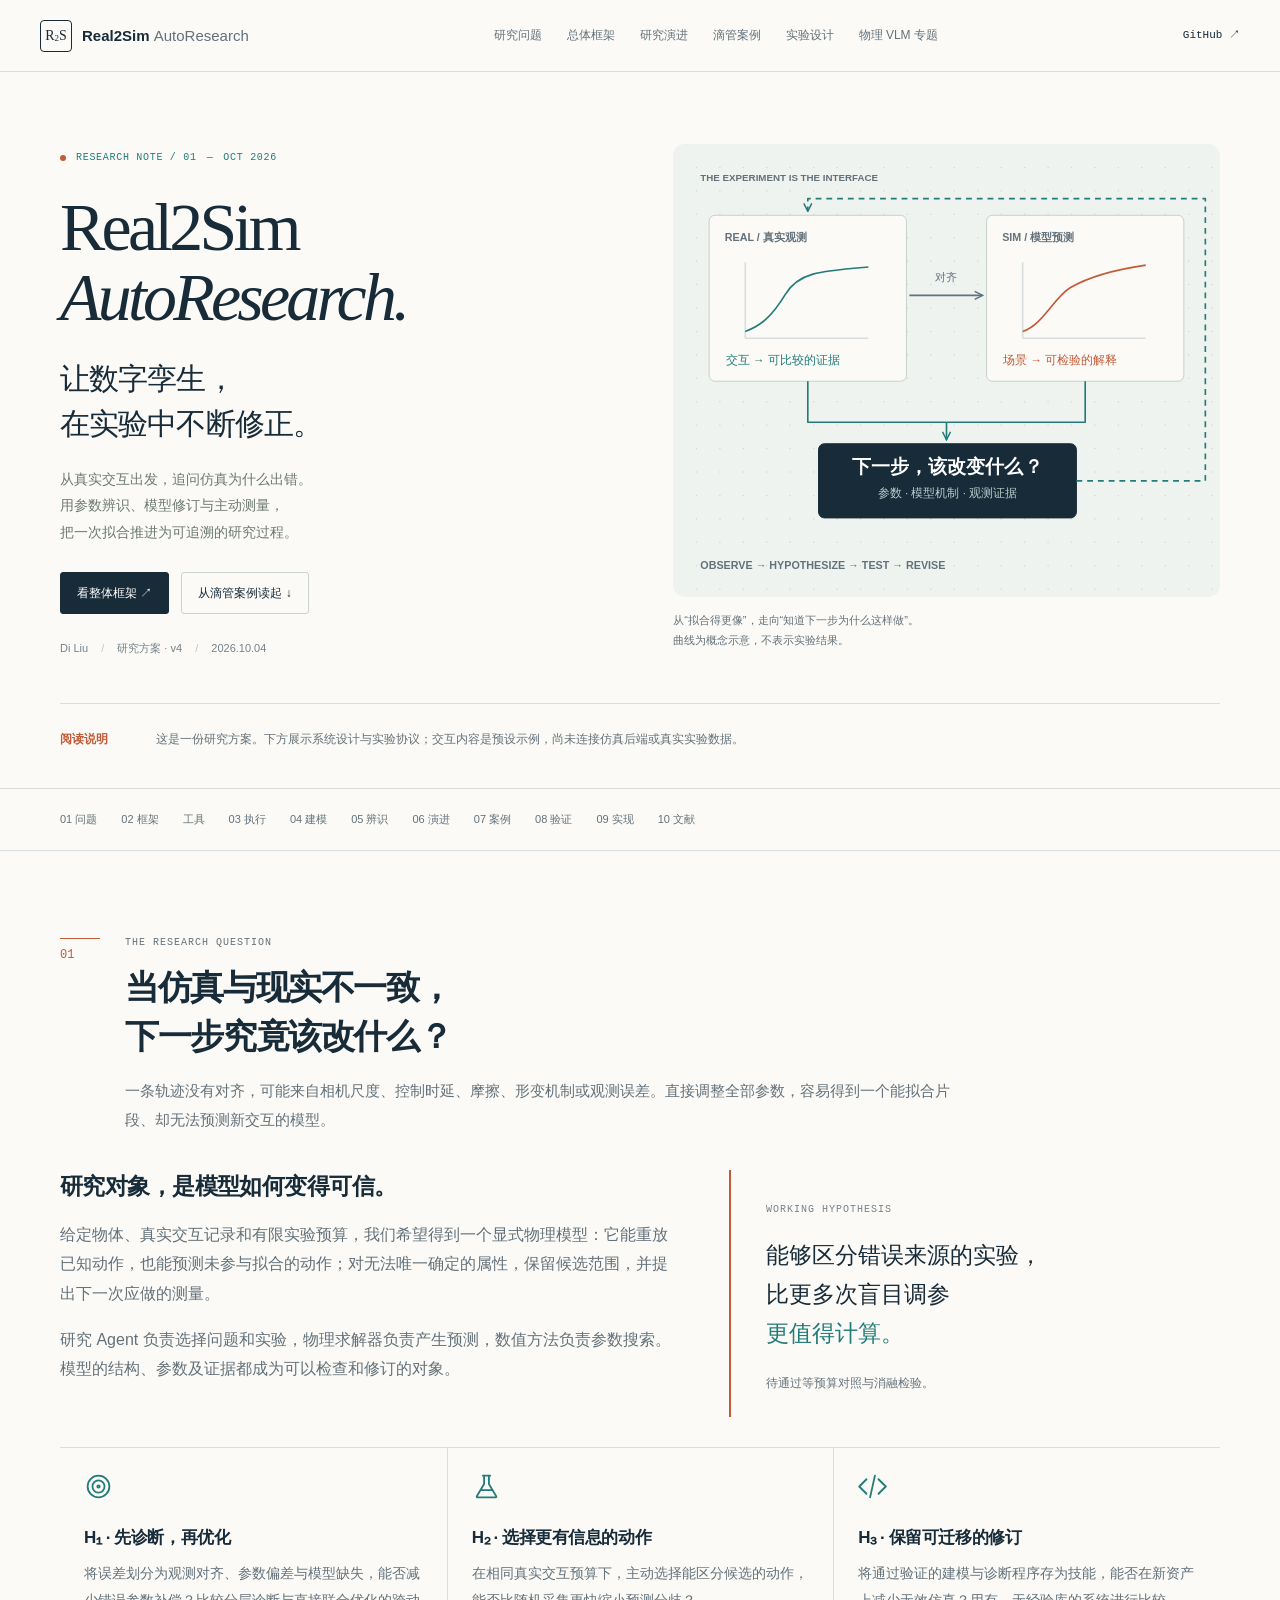
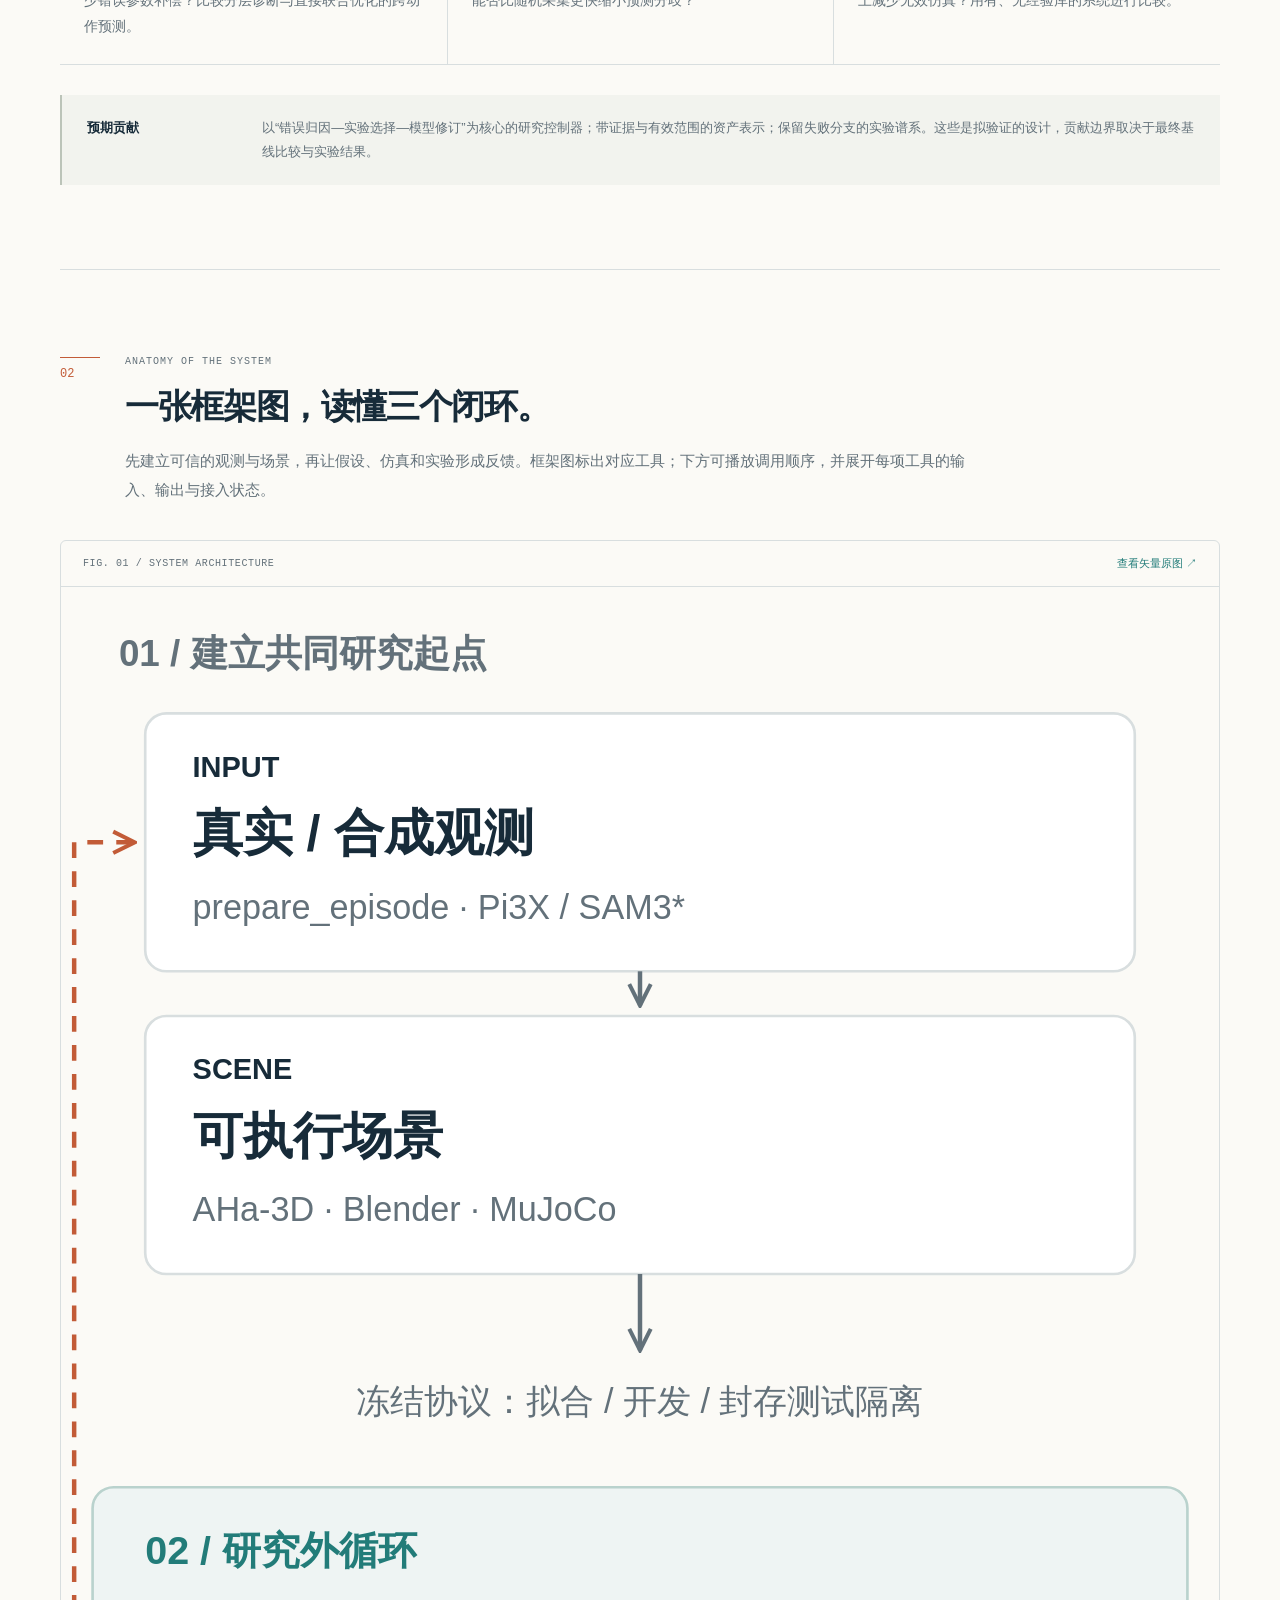
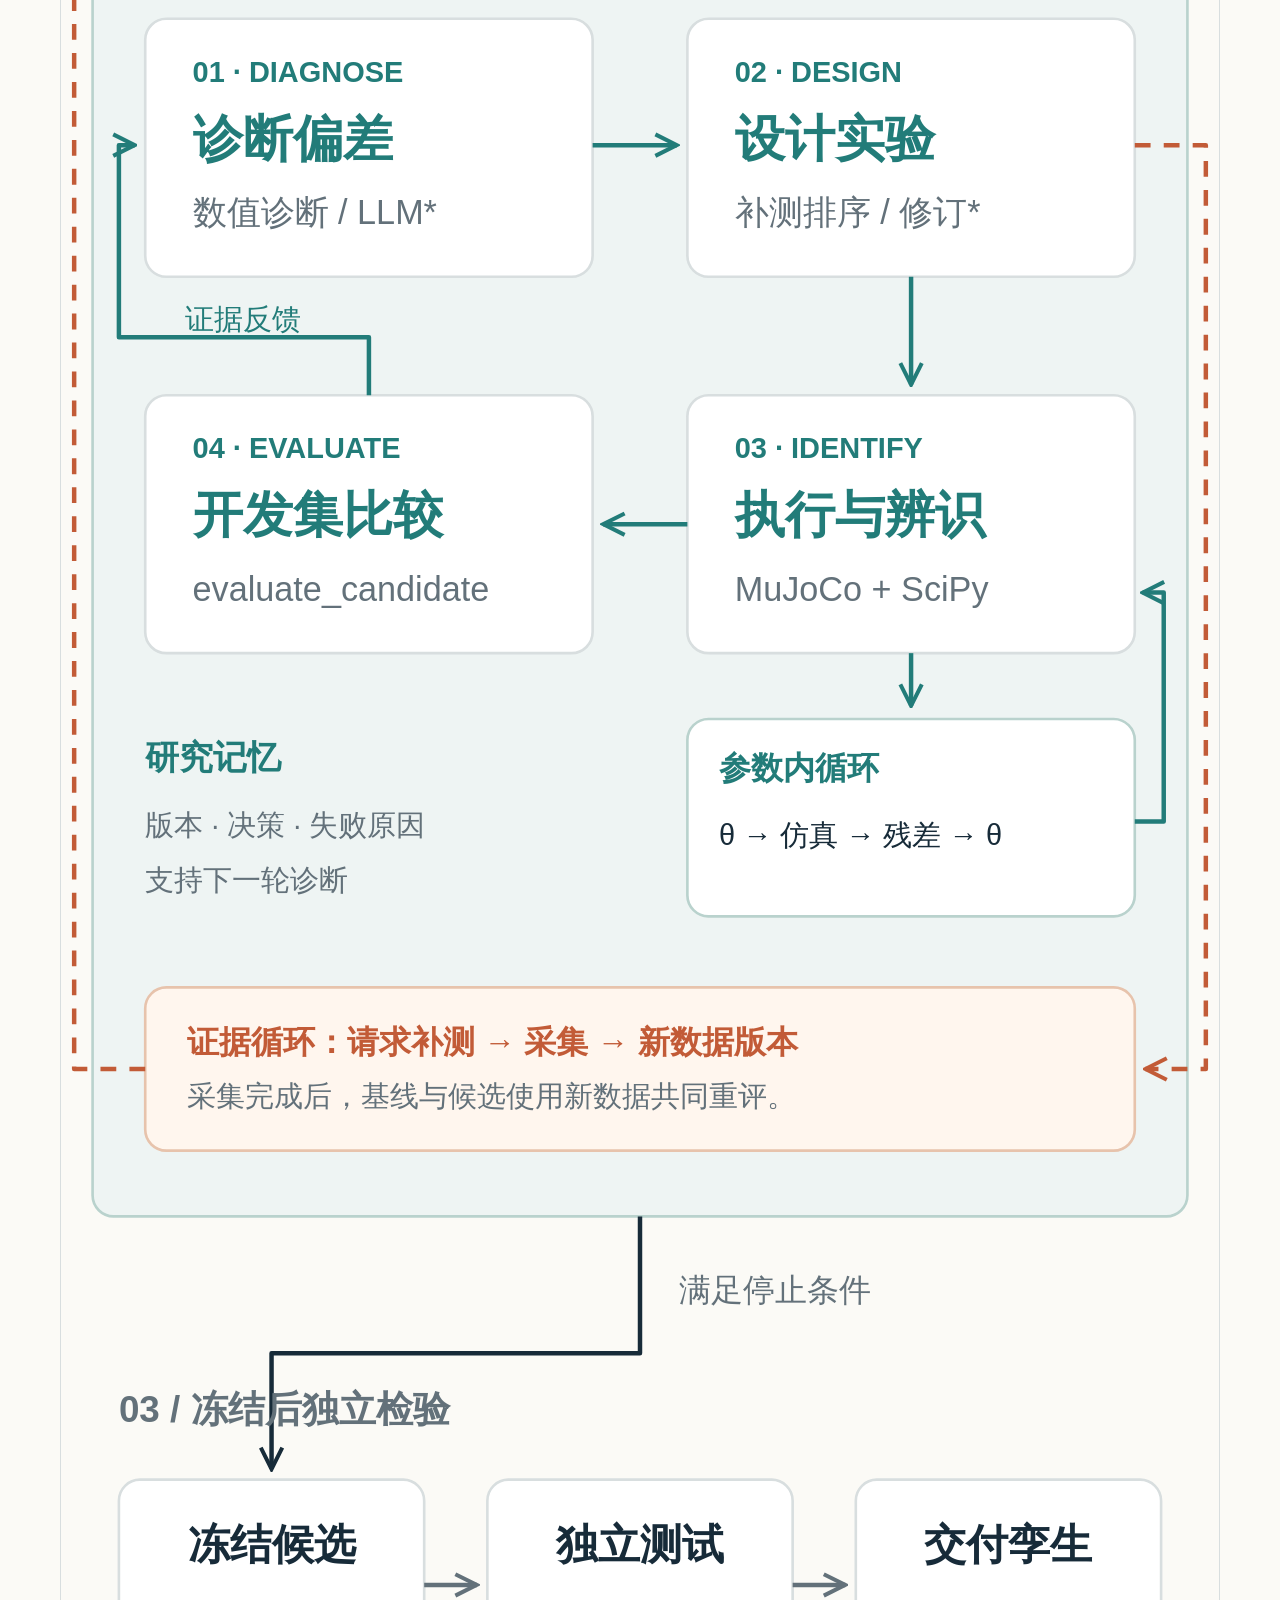
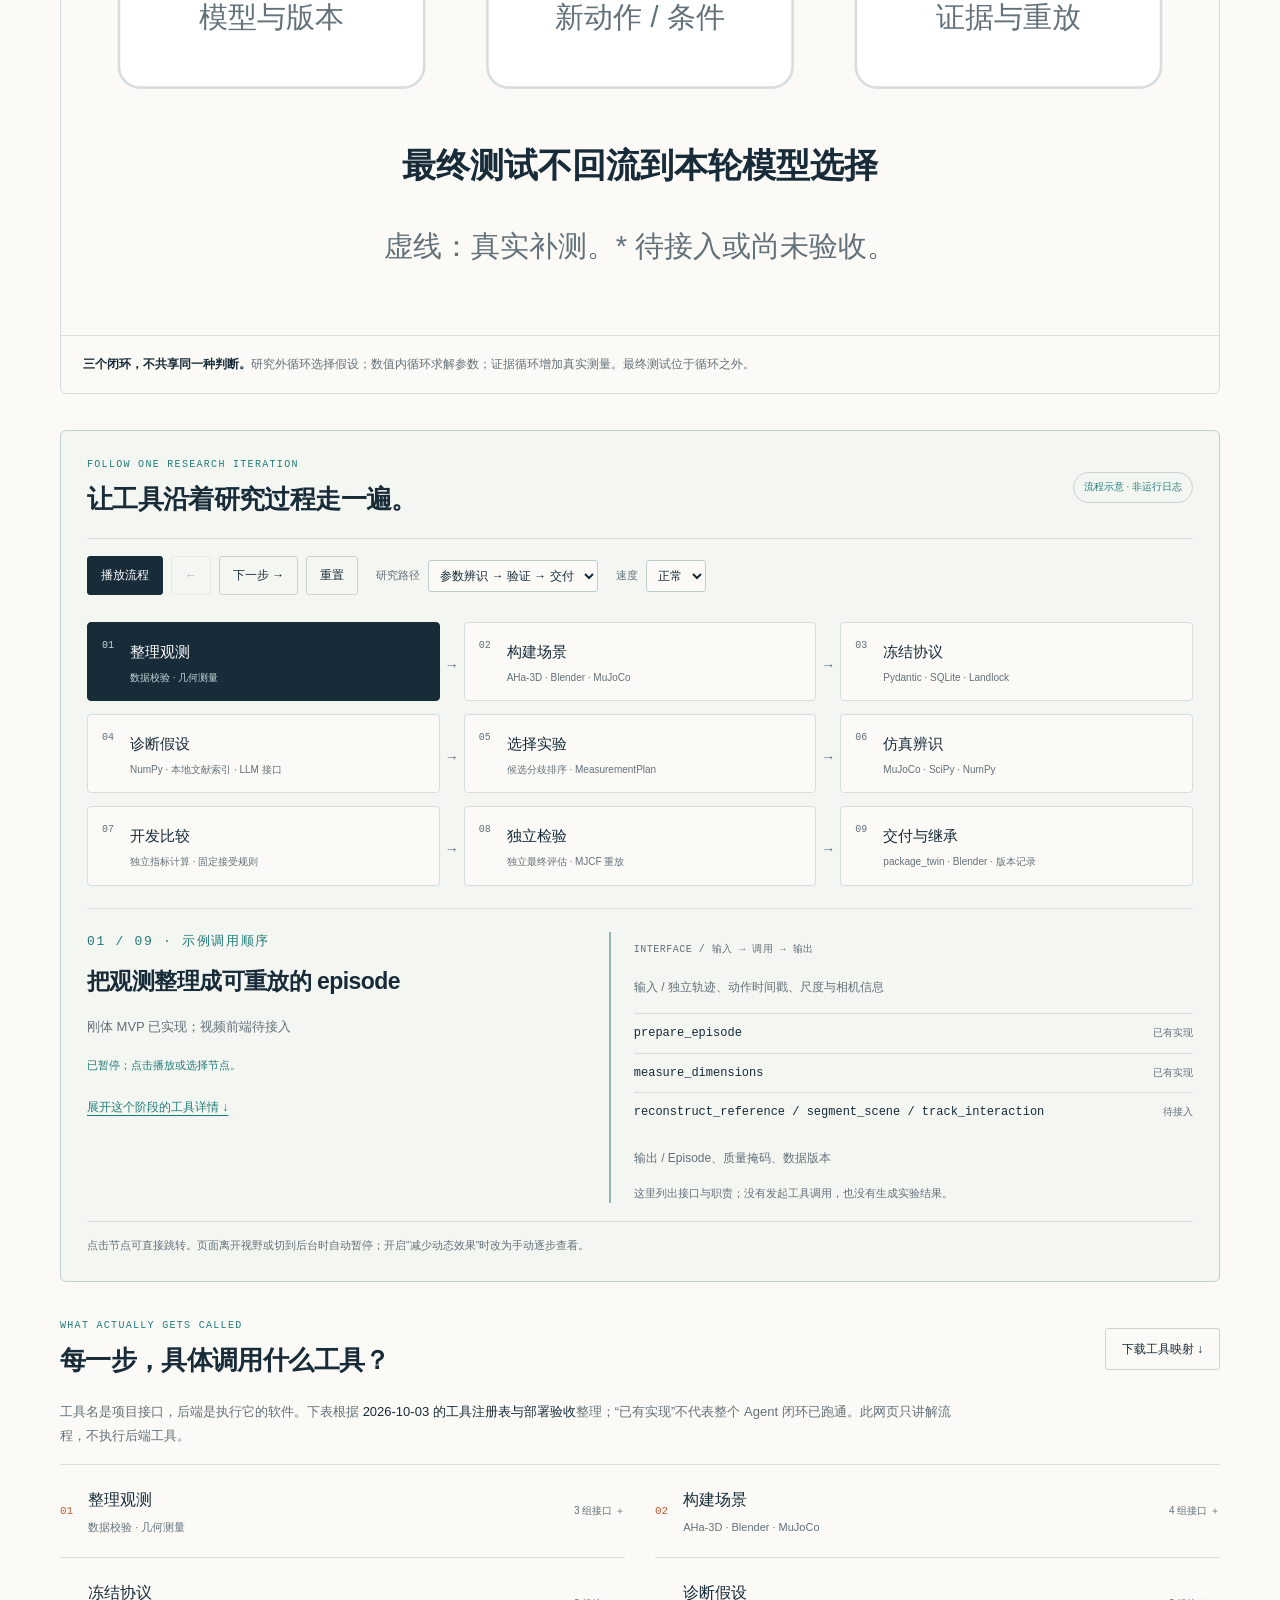
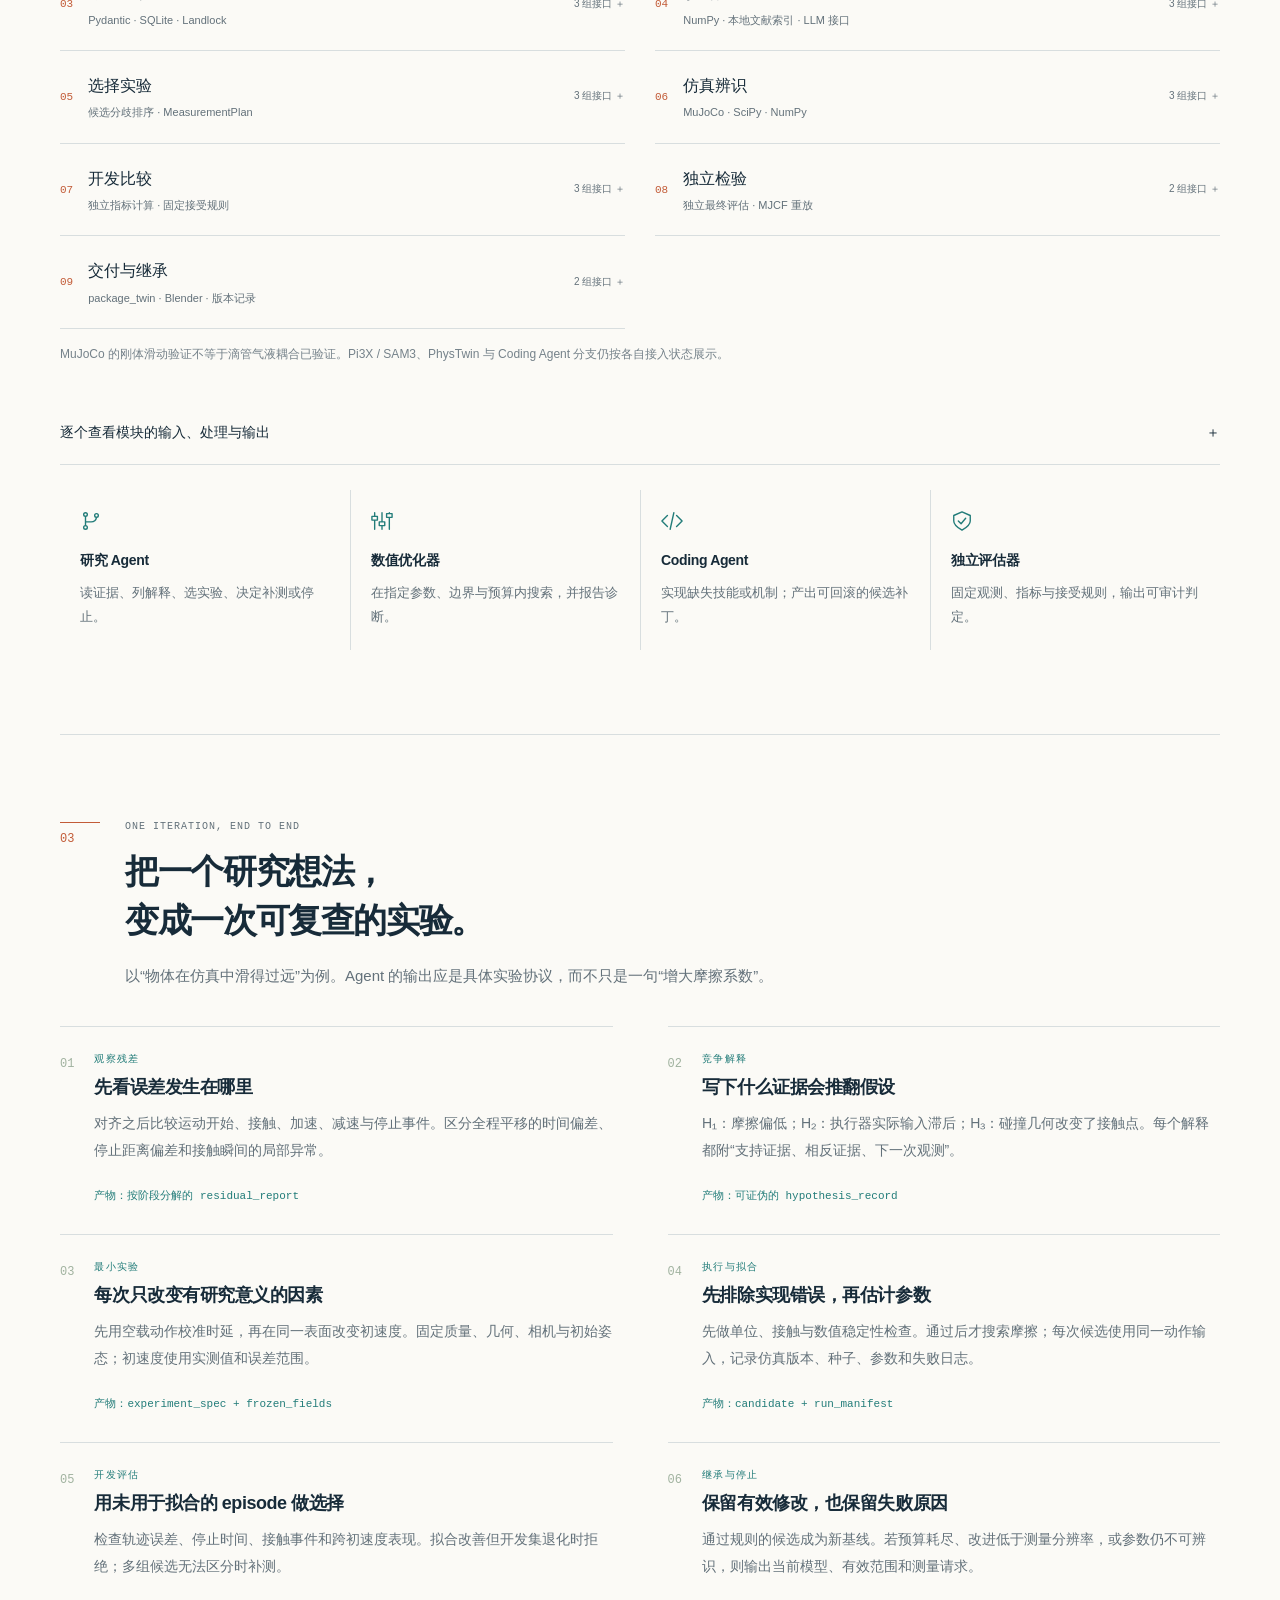
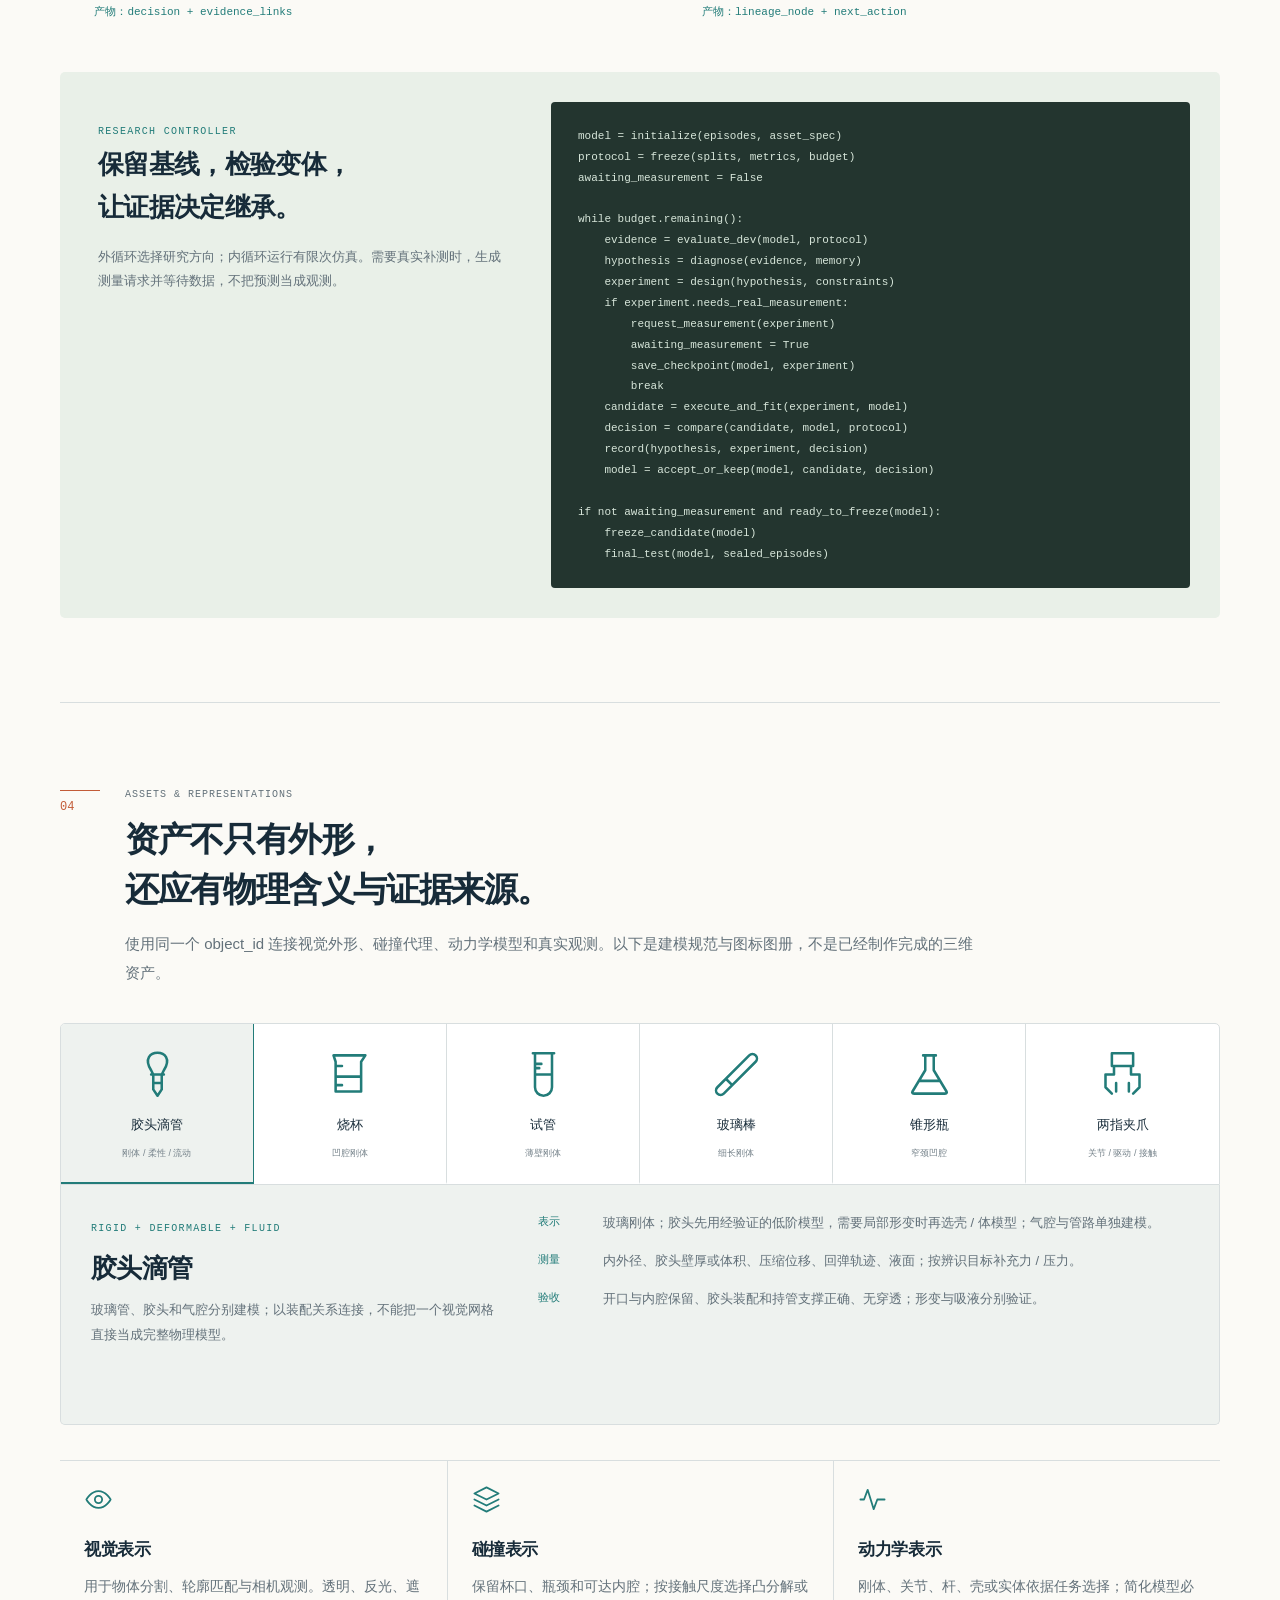
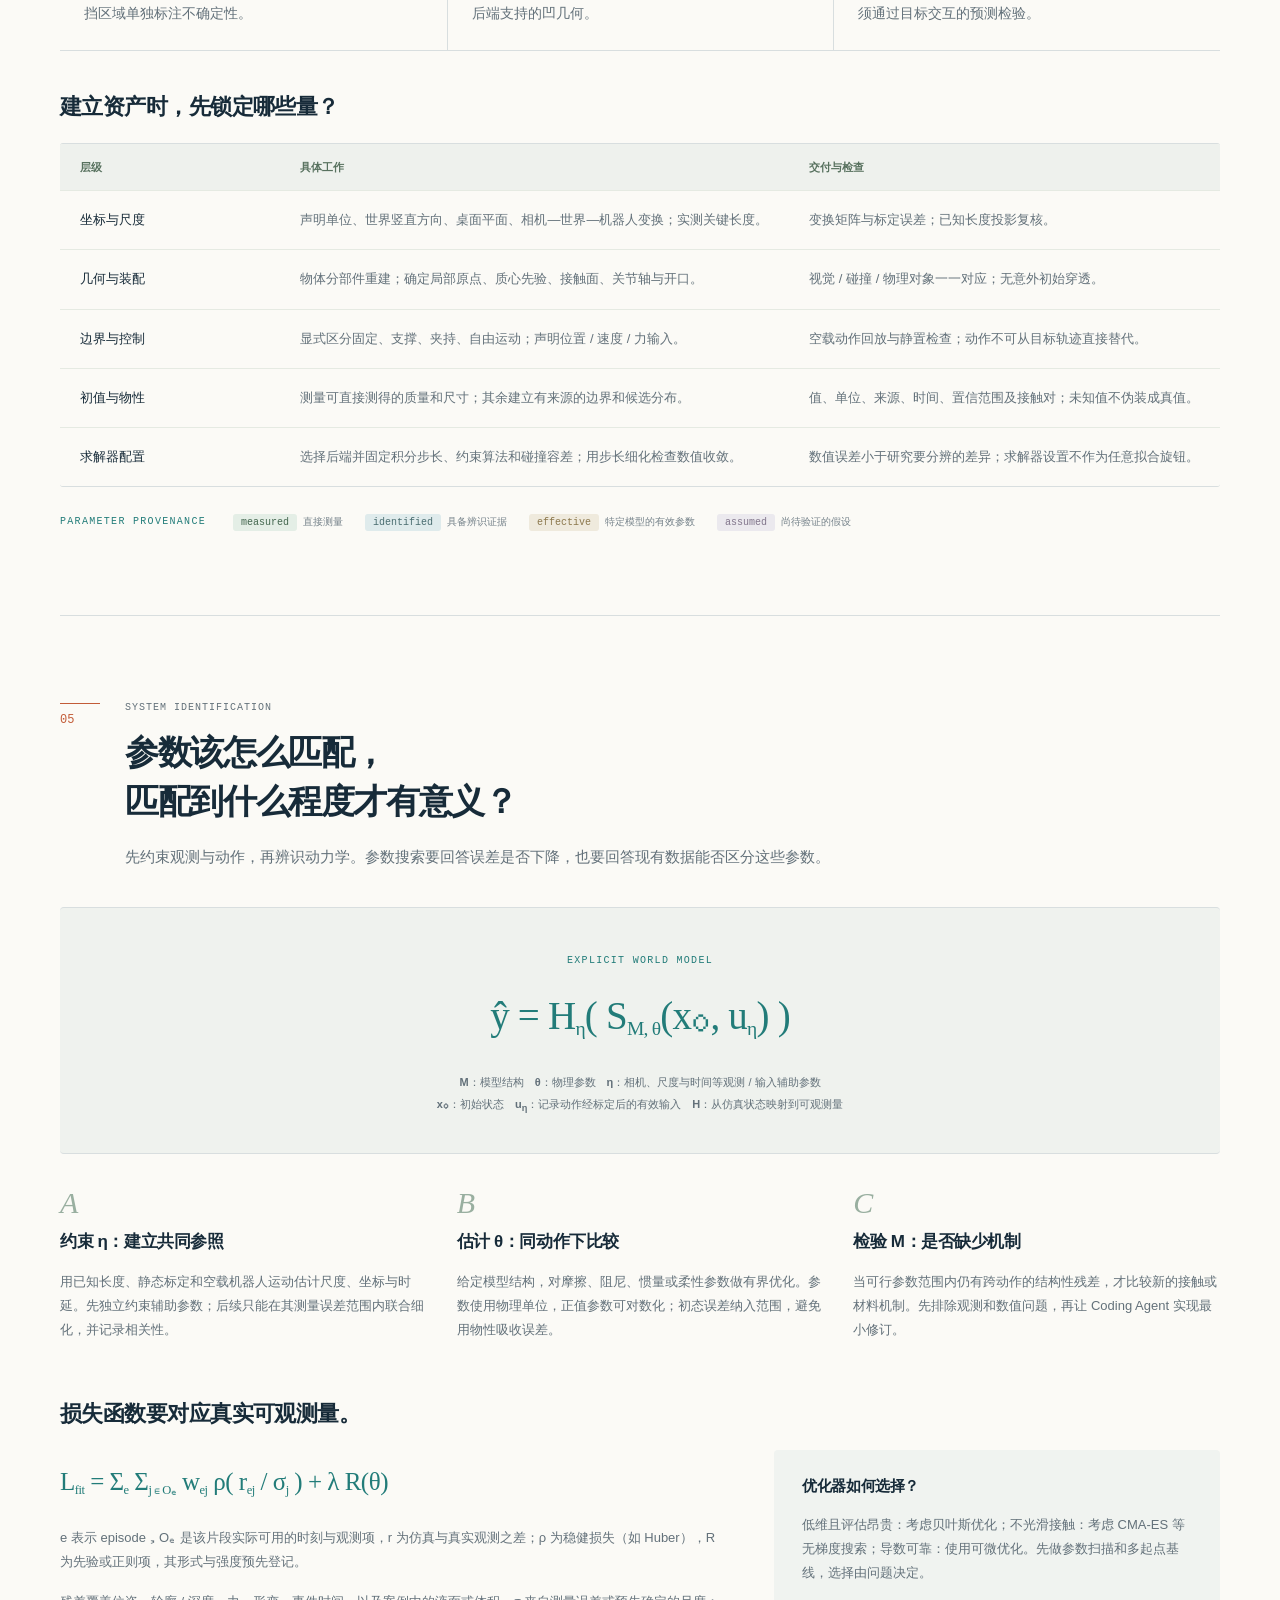
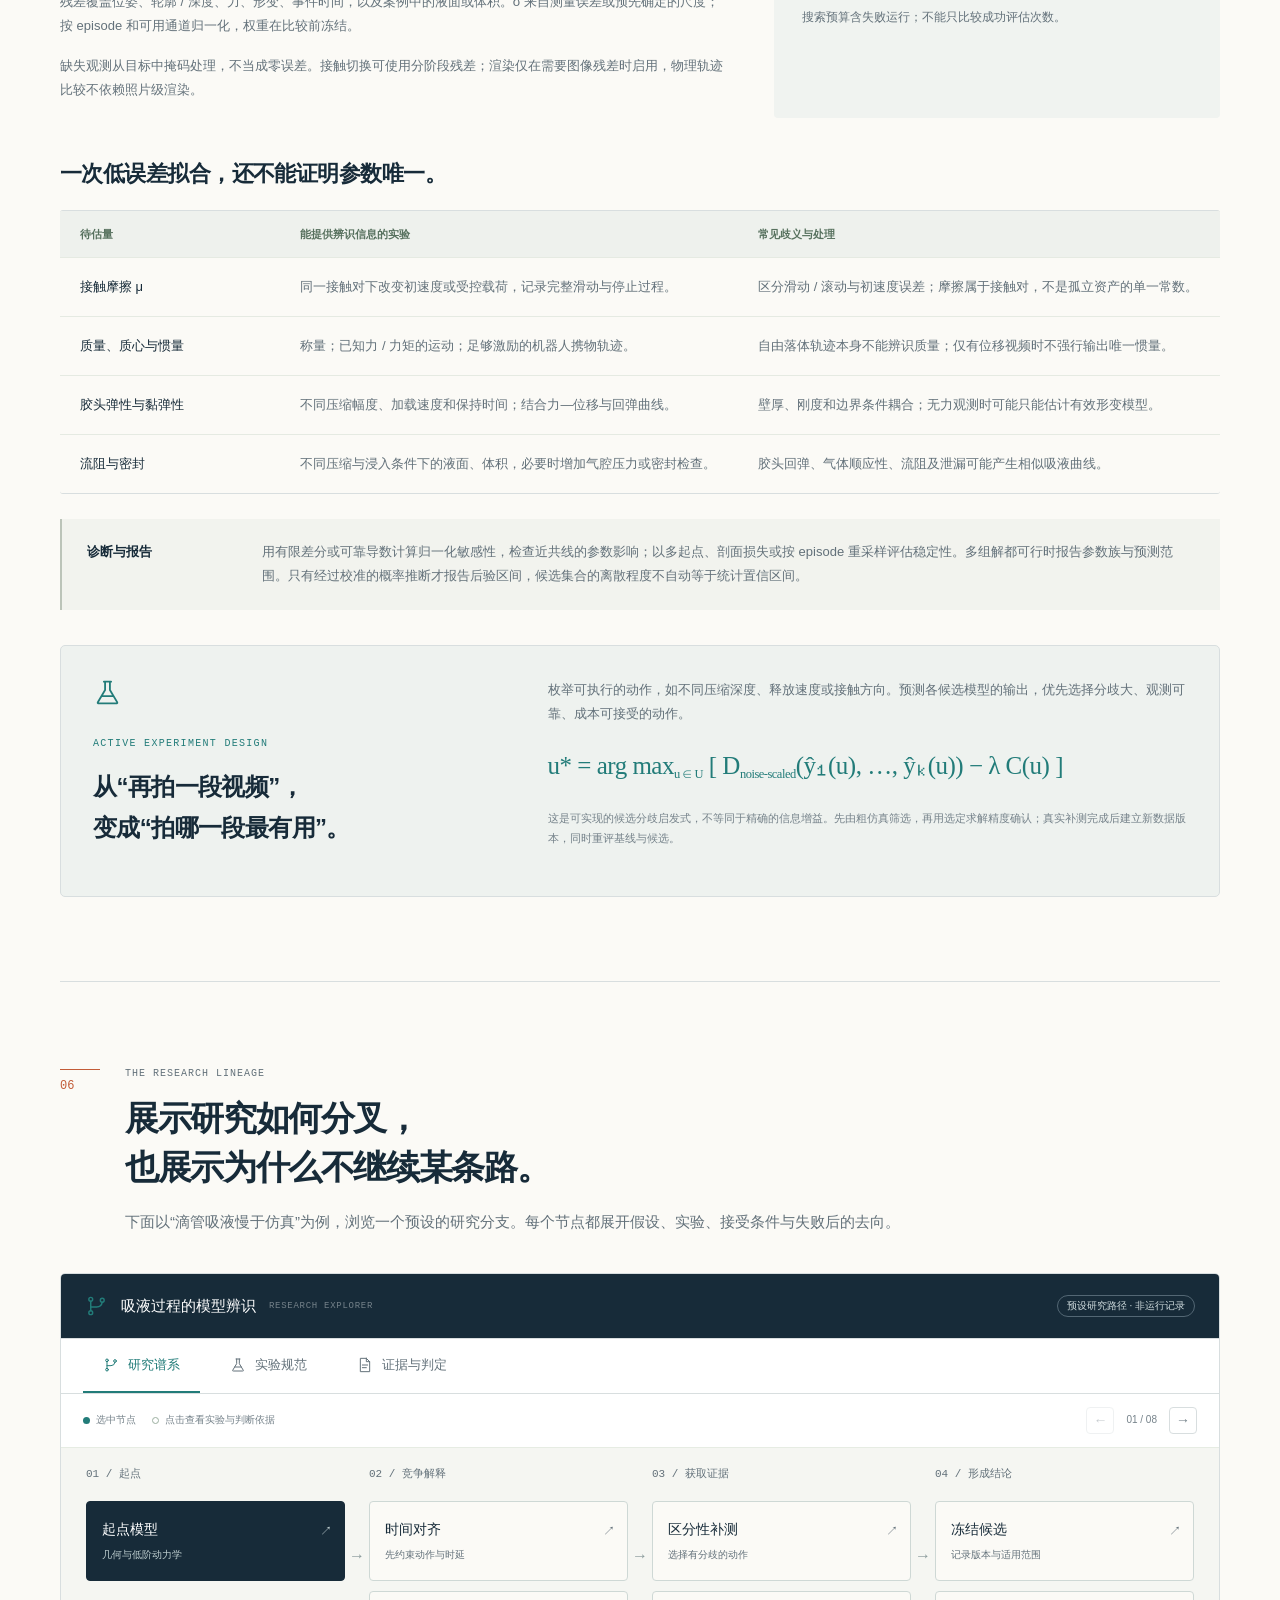
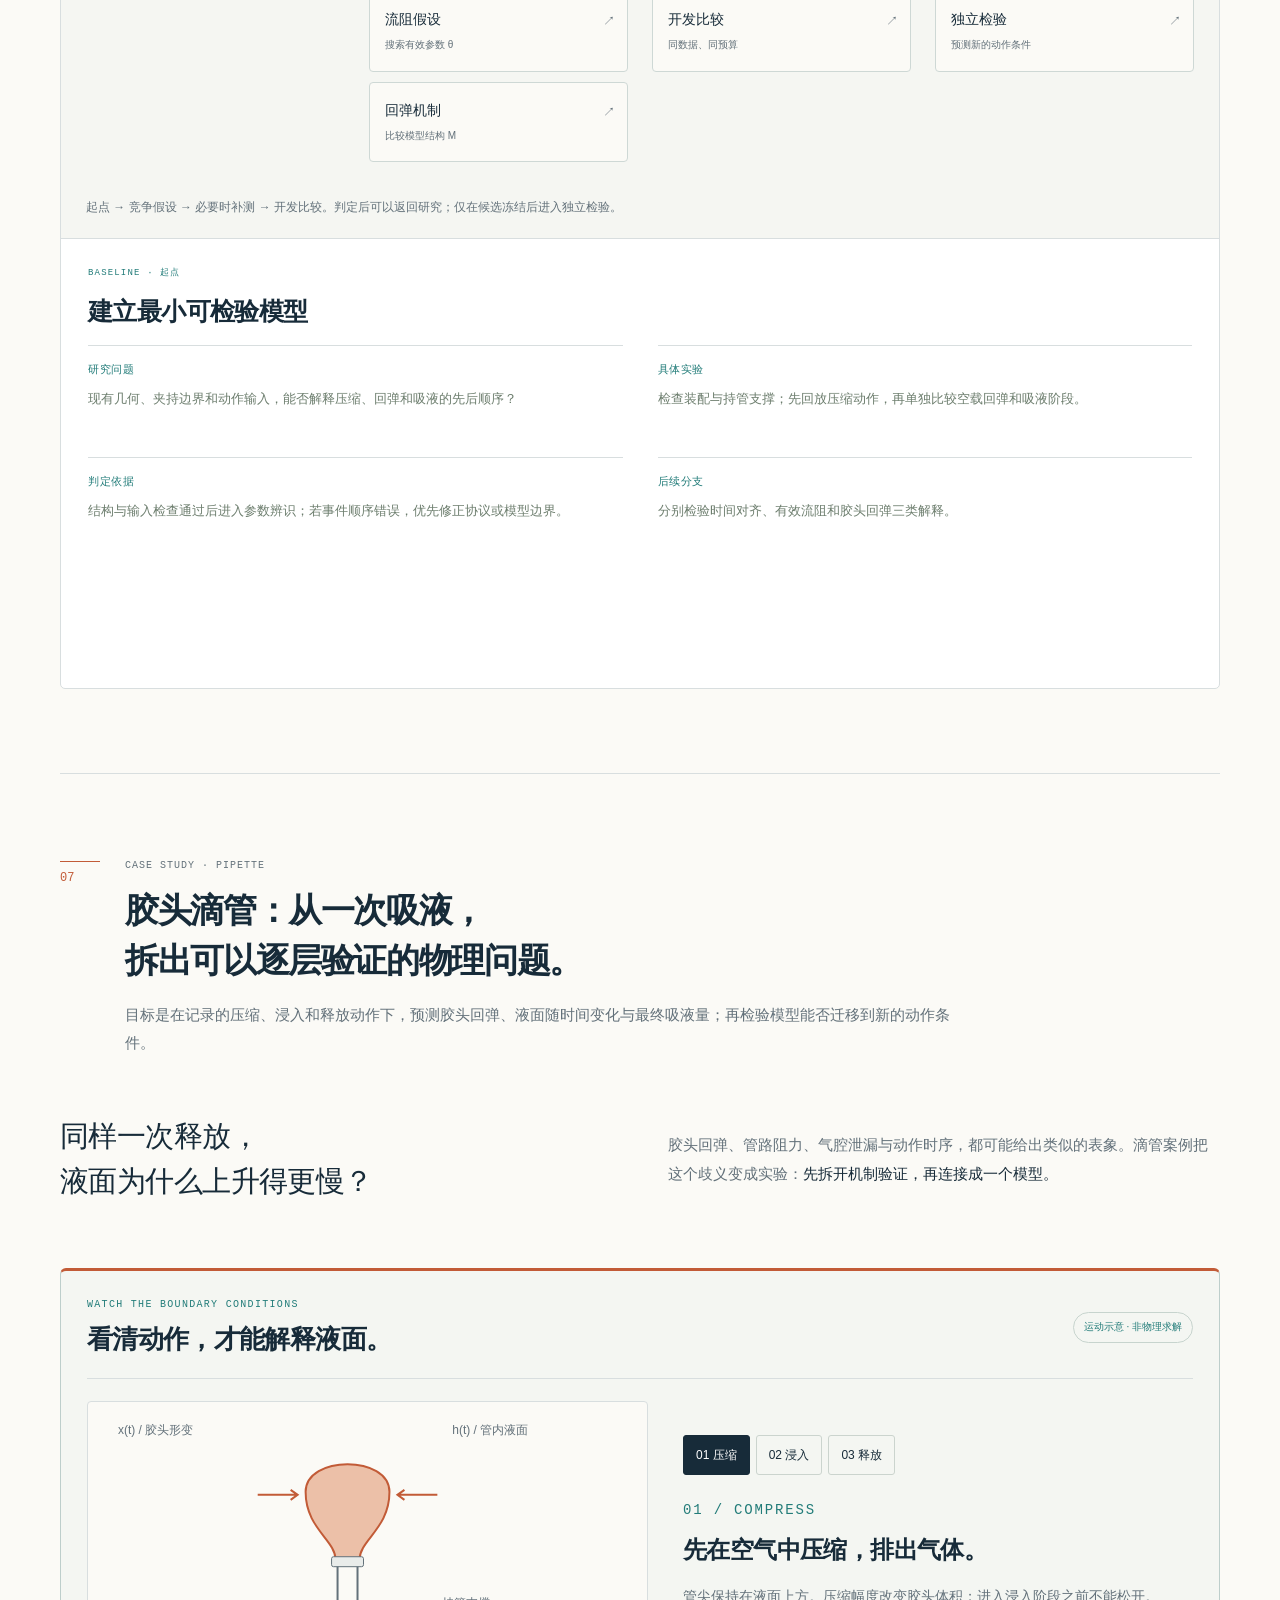
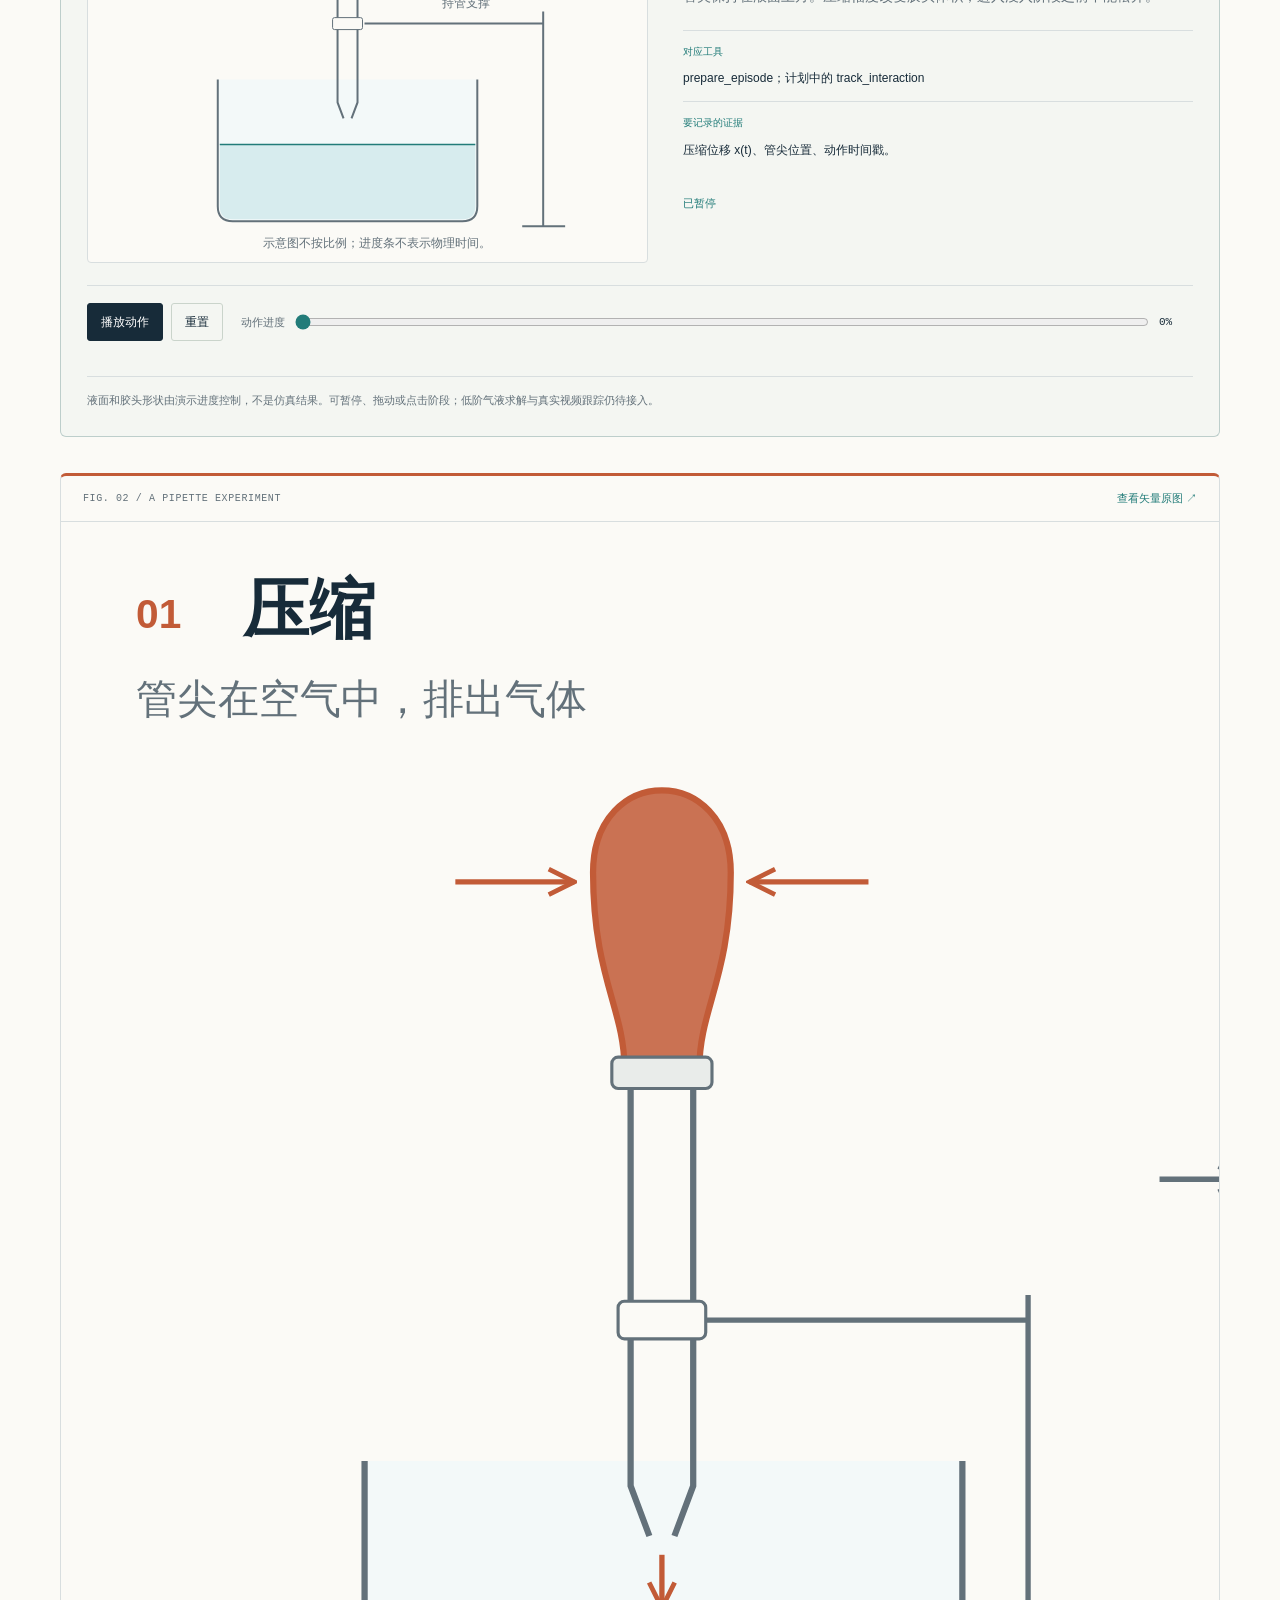
==== commit 45a58692: "Expose research tool contracts and add controllable workflow animations" ====
--- a/index.html
+++ b/index.html
@@ -1,14 +1,14 @@
-<!doctype html><html lang="zh-CN"><head><meta charset="utf-8"><meta name="viewport" content="width=device-width,initial-scale=1"><meta name="description" content="以实验驱动数字孪生的演进：Real2Sim AutoResearch 的研究问题、分层架构、参数辨识、主动测量、模型修订与胶头滴管案例。"><meta name="theme-color" content="#f7f9f7"><title>Real2Sim AutoResearch · 从真实观测到可检验的物理模型</title><link rel="icon" href="data:image/svg+xml,%3Csvg xmlns='http://www.w3.org/2000/svg' viewBox='0 0 32 32'%3E%3Crect width='32' height='32' rx='8' fill='%2321655b'/%3E%3Ctext x='5' y='22' fill='white' font-size='17'%3ER2%3C/text%3E%3C/svg%3E"><link rel="stylesheet" href="styles.css?v=3"><script src="app.js?v=3" defer></script></head><body>
+<!doctype html><html lang="zh-CN"><head><meta charset="utf-8"><meta name="viewport" content="width=device-width,initial-scale=1"><meta name="description" content="以实验驱动数字孪生的演进：Real2Sim AutoResearch 的研究问题、分层架构、参数辨识、主动测量、模型修订与胶头滴管案例。"><meta name="theme-color" content="#f7f9f7"><title>Real2Sim AutoResearch · 从真实观测到可检验的物理模型</title><link rel="icon" href="data:image/svg+xml,%3Csvg xmlns='http://www.w3.org/2000/svg' viewBox='0 0 32 32'%3E%3Crect width='32' height='32' rx='8' fill='%2321655b'/%3E%3Ctext x='5' y='22' fill='white' font-size='17'%3ER2%3C/text%3E%3C/svg%3E"><link rel="stylesheet" href="styles.css?v=4"><script src="app.js?v=4" defer></script></head><body>
 <svg xmlns="http://www.w3.org/2000/svg" class="sprite" aria-hidden="true"><defs><symbol id="i-eye" viewBox="0 0 24 24"><path d="M2 12s3.5-7 10-7 10 7 10 7-3.5 7-10 7S2 12 2 12Z"/><circle cx="12" cy="12" r="3"/></symbol><symbol id="i-cube" viewBox="0 0 24 24"><path d="m12 2 9 5v10l-9 5-9-5V7l9-5Zm0 10L3 7m9 5 9-5m-9 5v10M7.5 4.5l9 5"/></symbol><symbol id="i-branch" viewBox="0 0 24 24"><circle cx="6" cy="5" r="2"/><circle cx="6" cy="19" r="2"/><circle cx="18" cy="6" r="2"/><path d="M6 7v10m0-4h6a6 6 0 0 0 6-5"/></symbol><symbol id="i-flask" viewBox="0 0 24 24"><path d="M9 3h6m-5 0v7L4 20c-.4.7 0 1 1 1h14c1 0 1.4-.3 1-1l-6-10V3M7 15h10"/></symbol><symbol id="i-sliders" viewBox="0 0 24 24"><path d="M4 3v4m0 4v10M12 3v10m0 4v4M20 3v1m0 4v13M1 7h6v4H1V7Zm8 6h6v4H9v-4Zm8-9h6v4h-6V4Z"/></symbol><symbol id="i-check" viewBox="0 0 24 24"><path d="m8 12 3 3 5-6M12 2l9 4v6c0 5-9 10-9 10S3 17 3 12V6l9-4Z"/></symbol><symbol id="i-code" viewBox="0 0 24 24"><path d="m7 6-6 6 6 6m10-12 6 6-6 6M14 3l-4 18"/></symbol><symbol id="i-database" viewBox="0 0 24 24"><ellipse cx="12" cy="5" rx="9" ry="3"/><path d="M3 5v14c0 4 18 4 18 0V5M3 12c0 4 18 4 18 0"/></symbol><symbol id="i-clock" viewBox="0 0 24 24"><circle cx="12" cy="12" r="9"/><path d="M12 7v5l4 2"/></symbol><symbol id="i-ruler" viewBox="0 0 24 24"><path d="m3 16 13-13 5 5L8 21l-5-5Zm6-6 3 3m1-7 3 3M5 14l3 3"/></symbol><symbol id="i-target" viewBox="0 0 24 24"><circle cx="12" cy="12" r="9"/><circle cx="12" cy="12" r="5"/><circle cx="12" cy="12" r="1"/></symbol><symbol id="i-file" viewBox="0 0 24 24"><path d="M14 2H5v20h14V7l-5-5Zm0 0v5h5M8 12h8m-8 4h6"/></symbol><symbol id="i-arrow" viewBox="0 0 24 24"><path d="M3 12h17m-6-6 6 6-6 6"/></symbol><symbol id="i-loop" viewBox="0 0 24 24"><path d="M20 8a8 8 0 0 0-14-3L3 8m0-6v6h6M4 16a8 8 0 0 0 14 3l3-3m0 6v-6h-6"/></symbol><symbol id="i-plus" viewBox="0 0 24 24"><path d="M12 4v16M4 12h16"/></symbol><symbol id="i-down" viewBox="0 0 24 24"><path d="m6 9 6 6 6-6"/></symbol><symbol id="i-search" viewBox="0 0 24 24"><circle cx="10" cy="10" r="6"/><path d="m15 15 6 6"/></symbol><symbol id="i-lock" viewBox="0 0 24 24"><rect x="5" y="10" width="14" height="11" rx="2"/><path d="M8 10V6a4 4 0 0 1 8 0v4m-4 5v2"/></symbol><symbol id="i-grip" viewBox="0 0 24 24"><path d="M7 2h10v6H7zM8 8v4H4v6l3 3m9-13v4h4v6l-3 3M9 16v4m6-4v4"/></symbol><symbol id="i-pipette" viewBox="0 0 24 24"><path d="M9 10C2-1 22-1 15 10l-1 2v7l-2 3-2-3v-7l-1-2Zm0 2h6m-5 4h4"/></symbol><symbol id="i-beaker" viewBox="0 0 24 24"><path d="M4 3h15l-2 3v14H5V6L4 3Zm1 10h12M5 8h3m-3 9h3"/></symbol><symbol id="i-tube" viewBox="0 0 24 24"><path d="M7 2h10M8 2v16a4 4 0 0 0 8 0V2M8 12h8m-8-5h3m-3 2h2"/></symbol><symbol id="i-rod" viewBox="0 0 24 24"><path d="m6 21 15-15a2.1 2.1 0 0 0-3-3L3 18a2.1 2.1 0 0 0 3 3ZM7 14l3 3"/></symbol><symbol id="i-wave" viewBox="0 0 24 24"><path d="M2 12h3l3-8 5 16 3-8h6"/></symbol><symbol id="i-layers" viewBox="0 0 24 24"><path d="m12 2 10 5-10 5L2 7l10-5ZM2 12l10 5 10-5M2 17l10 5 10-5"/></symbol></defs></svg>
 <a class="skip" href="#main">跳到正文</a><header class="site-header"><a href="#top" class="brand" aria-label="Real2Sim AutoResearch 首页"><span class="brand-symbol">R<span>2</span>S</span><span>Real2Sim <b>AutoResearch</b></span></a><nav aria-label="主导航"><a href="#question">研究问题</a><a href="#framework">总体框架</a><a href="#gui">研究演进</a><a href="#pipette">滴管案例</a><a href="#validation">实验设计</a><a href="docs/physical-vlm/">物理 VLM 专题</a></nav><a class="repo-link" href="https://github.com/liudi159/real2sim-autoresearch" target="_blank" rel="noopener noreferrer">GitHub ↗</a></header>
-<main id="main"><section class="hero wrap" id="top"><div class="hero-copy"><p class="kicker hero-kicker"><span class="status-dot"></span> RESEARCH NOTE / 01 <span>—</span> OCT 2026</p><h1>Real2Sim<br><em>AutoResearch.</em></h1><h2 class="hero-title">让数字孪生，<br>在实验中不断修正。</h2><p class="hero-lede">从真实交互出发，追问仿真为什么出错。<br>用参数辨识、模型修订与主动测量，<br>把一次拟合推进为可追溯的研究过程。</p><div class="hero-links"><a class="btn primary" href="#framework">看整体框架 ↗</a><a class="btn" href="#pipette">从滴管案例读起 ↓</a></div><p class="byline">Di Liu <span>/</span> 研究方案 · v3 <span>/</span> 2026.10.04</p></div><figure class="hero-figure"><img src="assets/research-cover.svg" alt="真实观测与模型预测对照，驱动下一次实验" width="560" height="464"><figcaption>从“拟合得更像”，走向“知道下一步为什么这样做”。<br>曲线为概念示意，不表示实验结果。</figcaption></figure><div class="proposal-note"><span>阅读说明</span><p>这是一份研究方案。下方展示系统设计与实验协议；交互内容是预设示例，尚未连接仿真后端或真实实验数据。</p></div></section>
-<div class="reading-nav"><div class="wrap"><span>READ THE RESEARCH</span><a href="#question">01 问题</a><a href="#framework">02 框架</a><a href="#workflow">03 执行</a><a href="#assets">04 建模</a><a href="#identification">05 辨识</a><a href="#gui">06 演进</a><a href="#pipette">07 案例</a><a href="#validation">08 验证</a><a href="#implementation">09 实现</a><a href="#references">10 文献</a></div></div><div class="wrap article">
+<main id="main"><section class="hero wrap" id="top"><div class="hero-copy"><p class="kicker hero-kicker"><span class="status-dot"></span> RESEARCH NOTE / 01 <span>—</span> OCT 2026</p><h1>Real2Sim<br><em>AutoResearch.</em></h1><h2 class="hero-title">让数字孪生，<br>在实验中不断修正。</h2><p class="hero-lede">从真实交互出发，追问仿真为什么出错。<br>用参数辨识、模型修订与主动测量，<br>把一次拟合推进为可追溯的研究过程。</p><div class="hero-links"><a class="btn primary" href="#framework">看整体框架 ↗</a><a class="btn" href="#pipette">从滴管案例读起 ↓</a></div><p class="byline">Di Liu <span>/</span> 研究方案 · v4 <span>/</span> 2026.10.04</p></div><figure class="hero-figure"><img src="assets/research-cover.svg" alt="真实观测与模型预测对照，驱动下一次实验" width="560" height="464"><figcaption>从“拟合得更像”，走向“知道下一步为什么这样做”。<br>曲线为概念示意，不表示实验结果。</figcaption></figure><div class="proposal-note"><span>阅读说明</span><p>这是一份研究方案。下方展示系统设计与实验协议；交互内容是预设示例，尚未连接仿真后端或真实实验数据。</p></div></section>
+<div class="reading-nav"><div class="wrap"><span>READ THE RESEARCH</span><a href="#question">01 问题</a><a href="#framework">02 框架</a><a href="#tools">工具</a><a href="#workflow">03 执行</a><a href="#assets">04 建模</a><a href="#identification">05 辨识</a><a href="#gui">06 演进</a><a href="#pipette">07 案例</a><a href="#validation">08 验证</a><a href="#implementation">09 实现</a><a href="#references">10 文献</a></div></div><div class="wrap article">
 <section class="chapter" id="question"><div class="section-intro"><span class="section-num">01</span><div><p class="kicker">THE RESEARCH QUESTION</p><h2>当仿真与现实不一致，<br>下一步究竟该改什么？</h2><p class="section-lede">一条轨迹没有对齐，可能来自相机尺度、控制时延、摩擦、形变机制或观测误差。直接调整全部参数，容易得到一个能拟合片段、却无法预测新交互的模型。</p></div></div>
 <div class="editorial"><div><h3>研究对象，是模型如何变得可信。</h3><p>给定物体、真实交互记录和有限实验预算，我们希望得到一个显式物理模型：它能重放已知动作，也能预测未参与拟合的动作；对无法唯一确定的属性，保留候选范围，并提出下一次应做的测量。</p><p>研究 Agent 负责选择问题和实验，物理求解器负责产生预测，数值方法负责参数搜索。模型的结构、参数及证据都成为可以检查和修订的对象。</p></div><aside class="statement"><span>WORKING HYPOTHESIS</span><p>能够区分错误来源的实验，<br>比更多次盲目调参<br><em>更值得计算。</em></p><small>待通过等预算对照与消融检验。</small></aside></div>
 <div class="question-grid"><article class="text-panel"><svg class="icon" aria-hidden="true"><use href="#i-target"/></svg><h3>H₁ · 先诊断，再优化</h3><p>将误差划分为观测对齐、参数偏差与模型缺失，能否减少错误参数补偿？比较分层诊断与直接联合优化的跨动作预测。</p></article><article class="text-panel"><svg class="icon" aria-hidden="true"><use href="#i-flask"/></svg><h3>H₂ · 选择更有信息的动作</h3><p>在相同真实交互预算下，主动选择能区分候选的动作，能否比随机采集更快缩小预测分歧？</p></article><article class="text-panel"><svg class="icon" aria-hidden="true"><use href="#i-code"/></svg><h3>H₃ · 保留可迁移的修订</h3><p>将通过验证的建模与诊断程序存为技能，能否在新资产上减少无效仿真？用有、无经验库的系统进行比较。</p></article></div><div class="note"><b>预期贡献</b><p>以“错误归因—实验选择—模型修订”为核心的研究控制器；带证据与有效范围的资产表示；保留失败分支的实验谱系。这些是拟验证的设计，贡献边界取决于最终基线比较与实验结果。</p></div></section>
 
-<section class="chapter" id="framework"><div class="section-intro"><span class="section-num">02</span><div><p class="kicker">ANATOMY OF THE SYSTEM</p><h2>一张框架图，读懂三个闭环。</h2><p class="section-lede">先建立可信的观测与场景，再让假设、仿真和实验形成反馈。图中区分了自动计算、真实补测与独立测试的边界。</p></div></div>
-<figure class="research-figure"><div class="figure-top"><span>FIG. 01 / SYSTEM ARCHITECTURE</span><a href="assets/research-architecture.svg" target="_blank" rel="noopener">查看矢量原图 ↗</a></div><div class="diagram-scroll" tabindex="0" role="region" aria-label="完整研究框架图"><picture><source media="(max-width: 760px)" srcset="assets/research-architecture-mobile.svg"><img src="assets/research-architecture.svg" width="1120" height="800" alt="准备层建立观测、场景与协议；研究外循环包含诊断、实验、辨识与开发比较；参数内循环与真实补测支持研究；冻结后独立测试并交付。"></picture></div><figcaption><b>三个闭环，不共享同一种判断。</b>研究外循环选择假设；数值内循环求解参数；证据循环增加真实测量。最终测试位于循环之外。</figcaption></figure><p class="mobile-diagram-hint">手机端按纵向顺序阅读；矢量原图可放大查看。</p><details class="module-details"><summary>逐个查看模块的输入、处理与输出 <span>＋</span></summary><div class="module-picker" aria-label="选择架构模块"><button data-module="evidence" aria-pressed="true">01 观测</button><button data-module="scene" aria-pressed="false">02 场景</button><button data-module="contract" aria-pressed="false">03 协议</button><button data-module="diagnose" aria-pressed="false">04 诊断</button><button data-module="design" aria-pressed="false">05 实验</button><button data-module="identify" aria-pressed="false">06 辨识</button><button data-module="review" aria-pressed="false">07 评估</button><button data-module="memory" aria-pressed="false">08 继承</button></div><div class="module-inspector" id="module-inspector" aria-live="polite"><div class="inspector-heading"><p class="kicker" id="module-kicker">MODULE 01 · EVIDENCE</p><h3 id="module-title">整理真实证据</h3><p id="module-description">把真实交互转成可比较的 episode，并显式记录缺失和不可靠观测。</p></div><div class="inspector-columns"><div><h4>输入</h4><p id="module-input">带时间戳的视频、可选深度与动作日志；相机参数、实测尺寸及可选力信号。</p></div><div><h4>具体怎么做</h4><ol id="module-steps"><li>按对象身份跟踪位姿、轮廓和关键事件。</li><li>用已知尺寸确定尺度，标记遮挡与估计误差。</li><li>保留原始数据，建立可重放的动作和观测版本。</li></ol></div><div><h4>输出与失败处理</h4><p id="module-output">输出 episode、质量标记与测量来源。动作或尺度缺失时进入补测分支，不推断唯一材料参数。</p></div></div></div>
+<section class="chapter" id="framework"><div class="section-intro"><span class="section-num">02</span><div><p class="kicker">ANATOMY OF THE SYSTEM</p><h2>一张框架图，读懂三个闭环。</h2><p class="section-lede">先建立可信的观测与场景，再让假设、仿真和实验形成反馈。框架图标出对应工具；下方可播放调用顺序，并展开每项工具的输入、输出与接入状态。</p></div></div>
+<figure class="research-figure"><div class="figure-top"><span>FIG. 01 / SYSTEM ARCHITECTURE</span><a href="assets/research-architecture.svg?v=4" target="_blank" rel="noopener">查看矢量原图 ↗</a></div><div class="diagram-scroll" tabindex="0" role="region" aria-label="完整研究框架图"><picture><source media="(max-width: 760px)" srcset="assets/research-architecture-mobile.svg?v=4"><img src="assets/research-architecture.svg?v=4" width="1120" height="800" alt="准备层建立观测、场景与协议；研究外循环包含诊断、实验、辨识与开发比较；参数内循环与真实补测支持研究；冻结后独立测试并交付。"></picture></div><figcaption><b>三个闭环，不共享同一种判断。</b>研究外循环选择假设；数值内循环求解参数；证据循环增加真实测量。最终测试位于循环之外。</figcaption></figure><p class="mobile-diagram-hint">手机端按纵向顺序阅读；矢量原图可放大查看。</p><section class="flow-player" id="tool-flow" aria-label="工具调用流程演示" hidden><div class="player-heading"><div><p class="kicker">FOLLOW ONE RESEARCH ITERATION</p><h3>让工具沿着研究过程走一遍。</h3></div><span class="demo-badge">流程示意 · 非运行日志</span></div><div class="player-toolbar"><button type="button" class="btn primary" id="flow-play">播放流程</button><button type="button" class="btn" id="flow-prev" aria-label="上一个工具阶段">←</button><button type="button" class="btn" id="flow-next" aria-label="下一个工具阶段">下一步 →</button><button type="button" class="btn" id="flow-reset">重置</button><label>研究路径 <select id="flow-route"><option value="calibration">参数辨识 → 验证 → 交付</option><option value="measurement">证据不足 → 请求补测</option><option value="revision">机制缺失 → 候选补丁</option></select></label><label>速度 <select id="flow-speed"><option value="3200">正常</option><option value="1600">2×</option></select></label></div><div class="flow-track"><button type="button" class="flow-step" data-flow-step="0" aria-pressed="true"><span>01</span><strong>整理观测</strong><small>数据校验 · 几何测量</small></button><button type="button" class="flow-step" data-flow-step="1" aria-pressed="false"><span>02</span><strong>构建场景</strong><small>AHa-3D · Blender · MuJoCo</small></button><button type="button" class="flow-step" data-flow-step="2" aria-pressed="false"><span>03</span><strong>冻结协议</strong><small>Pydantic · SQLite · Landlock</small></button><button type="button" class="flow-step" data-flow-step="3" aria-pressed="false"><span>04</span><strong>诊断假设</strong><small>NumPy · 本地文献索引 · LLM 接口</small></button><button type="button" class="flow-step" data-flow-step="4" aria-pressed="false"><span>05</span><strong>选择实验</strong><small>候选分歧排序 · MeasurementPlan</small></button><button type="button" class="flow-step" data-flow-step="5" aria-pressed="false"><span>06</span><strong>仿真辨识</strong><small>MuJoCo · SciPy · NumPy</small></button><button type="button" class="flow-step" data-flow-step="6" aria-pressed="false"><span>07</span><strong>开发比较</strong><small>独立指标计算 · 固定接受规则</small></button><button type="button" class="flow-step" data-flow-step="7" aria-pressed="false"><span>08</span><strong>独立检验</strong><small>独立最终评估 · MJCF 重放</small></button><button type="button" class="flow-step" data-flow-step="8" aria-pressed="false"><span>09</span><strong>交付与继承</strong><small>package_twin · Blender · 版本记录</small></button></div><div class="flow-readout"><div><p class="kicker" id="flow-counter">01 / 09</p><h4 id="flow-title"></h4><p id="flow-description"></p><p class="flow-state" id="flow-status" aria-live="polite"></p><a id="flow-detail-link" href="#tools-evidence">展开这个阶段的工具详情 ↓</a></div><div class="tool-call"><span class="call-label">INTERFACE / 输入 → 调用 → 输出</span><p id="flow-input"></p><div id="flow-tools"></div><p id="flow-output"></p><small id="flow-limit"></small></div></div><p class="motion-note">点击节点可直接跳转。页面离开视野或切到后台时自动暂停；开启“减少动态效果”时改为手动逐步查看。</p></section><section class="tool-atlas" id="tools"><div class="tool-intro"><div><p class="kicker">WHAT ACTUALLY GETS CALLED</p><h3>每一步，具体调用什么工具？</h3></div><a class="btn" href="docs/tool-map.json" download>下载工具映射 ↓</a></div><p class="tool-scope">工具名是项目接口，后端是执行它的软件。下表根据 <b>2026-10-03 的工具注册表与部署验收</b>整理；“已有实现”不代表整个 Agent 闭环已跑通。此网页只讲解流程，不执行后端工具。</p><div class="tool-catalog"><details class="tool-group" id="tools-evidence"><summary><span class="tool-index">01</span><span><strong>整理观测</strong><small>数据校验 · 几何测量</small></span><span class="tool-count">3 组接口 ＋</span></summary><div class="tool-group-content"><p class="tool-status">刚体 MVP 已实现；视频前端待接入</p><dl class="tool-io"><div><dt>输入</dt><dd>独立轨迹、动作时间戳、尺度与相机信息</dd></div><div><dt>输出</dt><dd>Episode、质量掩码、数据版本</dd></div></dl><ul><li><div><code>prepare_episode</code><span class="capability-tag">已有实现</span></div><p>校验独立 episode、任务引用与数据哈希。</p></li><li><div><code>measure_dimensions</code><span class="capability-tag">已有实现</span></div><p>由有来源的三维点与显式坐标变换测量尺寸。</p></li><li><div><code>reconstruct_reference / segment_scene / track_interaction</code><span class="capability-tag">待接入</span></div><p>计划连接 AHa-3D 的 Pi3X / SAM3 相关前端；真实视频端到端链路尚未验收。</p></li></ul></div></details><details class="tool-group" id="tools-scene"><summary><span class="tool-index">02</span><span><strong>构建场景</strong><small>AHa-3D · Blender · MuJoCo</small></span><span class="tool-count">4 组接口 ＋</span></summary><div class="tool-group-content"><p class="tool-status">资产检索与合成场景已验证；通用场景检查未通过</p><dl class="tool-io"><div><dt>输入</dt><dd>资产查询、几何尺寸、装配与支撑约束</dd></div><div><dt>输出</dt><dd>可编辑 .blend、SceneBundle、MJCF</dd></div></dl><ul><li><div><code>retrieve_assets</code><span class="capability-tag">已验证</span></div><p>查询真实 AHa-3D 资产索引。</p></li><li><div><code>build_editable_scene</code><span class="capability-tag">合成验证</span></div><p>用 Blender 创建并重新打开合成盒子场景。</p></li><li><div><code>compile_simulation</code><span class="capability-tag">刚体 MVP</span></div><p>把 SI 单位的盒子场景编译为 MuJoCo MJCF。</p></li><li><div><code>verify_xray / validate_scene_physics</code><span class="capability-tag">未完成</span></div><p>源视角复核尚未验证；已尝试的放置检查仍有 not_settled 问题。</p></li></ul></div></details><details class="tool-group" id="tools-protocol"><summary><span class="tool-index">03</span><span><strong>冻结协议</strong><small>Pydantic · SQLite · Landlock</small></span><span class="tool-count">3 组接口 ＋</span></summary><div class="tool-group-content"><p class="tool-status">刚体 MVP 已验证</p><dl class="tool-io"><div><dt>输入</dt><dd>TaskSpec、参数范围、数据划分、预算与指标</dd></div><div><dt>输出</dt><dd>冻结协议、预算记录、隔离的封存数据</dd></div></dl><ul><li><div><code>TaskSpec / Episode / ParameterSpec</code><span class="capability-tag">数据契约</span></div><p>Pydantic 校验任务、观测、单位与参数边界。</p></li><li><div><code>Store</code><span class="capability-tag">已有实现</span></div><p>SQLite 记录仿真请求、预算、缓存和暂停 / 恢复状态。</p></li><li><div><code>restrict</code><span class="capability-tag">Linux 隔离</span></div><p>Landlock 限制研究进程访问封存数据；独立最终评估另行执行。</p></li></ul></div></details><details class="tool-group" id="tools-diagnose"><summary><span class="tool-index">04</span><span><strong>诊断假设</strong><small>NumPy · 本地文献索引 · LLM 接口</small></span><span class="tool-count">3 组接口 ＋</span></summary><div class="tool-group-content"><p class="tool-status">数值诊断已有实现；真实 LLM 外循环待验证</p><dl class="tool-io"><div><dt>输入</dt><dd>逐阶段残差、参数候选、场景与历史记录</dd></div><div><dt>输出</dt><dd>敏感性报告、竞争假设、缺测清单</dd></div></dl><ul><li><div><code>analyze_sensitivity / diagnose_identifiability</code><span class="capability-tag">刚体 MVP</span></div><p>有限差分、SVD 和剖面损失帮助发现耦合与不可辨识量。</p></li><li><div><code>retrieve_literature</code><span class="capability-tag">已有实现</span></div><p>只检索本地已核验文献登记表，不等同于实时全网检索。</p></li><li><div><code>LLM research controller</code><span class="capability-tag">待验证</span></div><p>解释证据、登记假设并选择下一步；尚无真实模型调用验收。</p></li></ul></div></details><details class="tool-group" id="tools-design"><summary><span class="tool-index">05</span><span><strong>选择实验</strong><small>候选分歧排序 · MeasurementPlan</small></span><span class="tool-count">3 组接口 ＋</span></summary><div class="tool-group-content"><p class="tool-status">刚体补测建议已实现；真实采集与机制修订待接入</p><dl class="tool-io"><div><dt>输入</dt><dd>竞争解释、动作约束、观测噪声与采集成本</dd></div><div><dt>输出</dt><dd>实验规范，或真实测量请求</dd></div></dl><ul><li><div><code>rank_probe_actions / propose_measurement</code><span class="capability-tag">刚体 MVP</span></div><p>比较候选在不同滑动初速度下的预测分歧，输出测量计划。</p></li><li><div><code>revise_model</code><span class="capability-tag">待接入</span></div><p>Coding Agent 的候选补丁分支；须经过单位、稳定性与回归检查。</p></li><li><div><code>真实测量接口</code><span class="capability-tag">待接入</span></div><p>相机 / 力 / 压力采集需外部执行；请求本身不产生真实证据。</p></li></ul></div></details><details class="tool-group" id="tools-fit"><summary><span class="tool-index">06</span><span><strong>仿真辨识</strong><small>MuJoCo · SciPy · NumPy</small></span><span class="tool-count">3 组接口 ＋</span></summary><div class="tool-group-content"><p class="tool-status">仅刚体滑动完成合成验证</p><dl class="tool-io"><div><dt>输入</dt><dd>固定模型、拟合 episode、参数边界与仿真预算</dd></div><div><dt>输出</dt><dd>候选参数、轨迹、拟合记录与辨识诊断</dd></div></dl><ul><li><div><code>replay_episode / MuJoCoAdapter.rollout</code><span class="capability-tag">合成验证</span></div><p>在同一动作和初态下生成刚体轨迹，记录失败和成本。</p></li><li><div><code>calibrate_parameters</code><span class="capability-tag">合成验证</span></div><p>SciPy differential_evolution 或 least_squares 进行有界搜索。</p></li><li><div><code>calibrate_deformable</code><span class="capability-tag">待接入</span></div><p>PhysTwin 是柔性建模的候选研究入口；尚未接入本项目。滴管气液模型还需单独实现。</p></li></ul></div></details><details class="tool-group" id="tools-review"><summary><span class="tool-index">07</span><span><strong>开发比较</strong><small>独立指标计算 · 固定接受规则</small></span><span class="tool-count">3 组接口 ＋</span></summary><div class="tool-group-content"><p class="tool-status">刚体 MVP 已实现</p><dl class="tool-io"><div><dt>输入</dt><dd>基线、候选、开发 episode 与冻结评价器</dd></div><div><dt>输出</dt><dd>接受 / 拒绝 / 证据不足及对应证据</dd></div></dl><ul><li><div><code>evaluate_candidate</code><span class="capability-tag">已有实现</span></div><p>只在 development split 上计算逐 episode 与汇总指标。</p></li><li><div><code>metrics / aggregate</code><span class="capability-tag">已有实现</span></div><p>比较轨迹、停止位置和停止时序；候选不能自行修改接受阈值。</p></li><li><div><code>RunManifest / 研究谱系</code><span class="capability-tag">记录接口</span></div><p>关联数据版本、参数、运行成本、父版本与判定；完整 Agent 谱系仍待外循环验证。</p></li></ul></div></details><details class="tool-group" id="tools-final"><summary><span class="tool-index">08</span><span><strong>独立检验</strong><small>独立最终评估 · MJCF 重放</small></span><span class="tool-count">2 组接口 ＋</span></summary><div class="tool-group-content"><p class="tool-status">刚体合成测试已验证</p><dl class="tool-io"><div><dt>输入</dt><dd>冻结的模型、参数、代码与封存 episode</dd></div><div><dt>输出</dt><dd>独立测试报告、失败条件与适用范围</dd></div></dl><ul><li><div><code>独立最终评估器</code><span class="capability-tag">合成验证</span></div><p>在封存轨迹上执行最终预测；结果不反馈给本轮模型选择。</p></li><li><div><code>scripts/replay_export.py</code><span class="capability-tag">合成验证</span></div><p>独立加载保存的 MJCF，核对导出模型重放一致性。</p></li></ul></div></details><details class="tool-group" id="tools-package"><summary><span class="tool-index">09</span><span><strong>交付与继承</strong><small>package_twin · Blender · 版本记录</small></span><span class="tool-count">2 组接口 ＋</span></summary><div class="tool-group-content"><p class="tool-status">刚体 MVP 已实现；通用技能继承待扩展</p><dl class="tool-io"><div><dt>输入</dt><dd>场景、参数来源、重放动作、环境与评估报告</dd></div><div><dt>输出</dt><dd>TwinPackage、MJCF、.blend、证据与适用范围</dd></div></dl><ul><li><div><code>package_twin</code><span class="capability-tag">已有实现</span></div><p>打包可重放场景、参数与报告，保留 assumed / effective 等来源标记。</p></li><li><div><code>SkillPackage</code><span class="capability-tag">拟议接口</span></div><p>通过回归的建模程序连同前置条件与失败模式一起继承；并非无条件迁移物性。</p></li></ul></div></details></div><p class="caption">MuJoCo 的刚体滑动验证不等于滴管气液耦合已验证。Pi3X / SAM3、PhysTwin 与 Coding Agent 分支仍按各自接入状态展示。</p></section><details class="module-details"><summary>逐个查看模块的输入、处理与输出 <span>＋</span></summary><div class="module-picker" aria-label="选择架构模块"><button data-module="evidence" aria-pressed="true">01 观测</button><button data-module="scene" aria-pressed="false">02 场景</button><button data-module="contract" aria-pressed="false">03 协议</button><button data-module="diagnose" aria-pressed="false">04 诊断</button><button data-module="design" aria-pressed="false">05 实验</button><button data-module="identify" aria-pressed="false">06 辨识</button><button data-module="review" aria-pressed="false">07 评估</button><button data-module="memory" aria-pressed="false">08 继承</button></div><div class="module-inspector" id="module-inspector" aria-live="polite"><div class="inspector-heading"><p class="kicker" id="module-kicker">MODULE 01 · EVIDENCE</p><h3 id="module-title">整理真实证据</h3><p id="module-description">把真实交互转成可比较的 episode，并显式记录缺失和不可靠观测。</p></div><div class="inspector-columns"><div><h4>输入</h4><p id="module-input">带时间戳的视频、可选深度与动作日志；相机参数、实测尺寸及可选力信号。</p></div><div><h4>具体怎么做</h4><ol id="module-steps"><li>按对象身份跟踪位姿、轮廓和关键事件。</li><li>用已知尺寸确定尺度，标记遮挡与估计误差。</li><li>保留原始数据，建立可重放的动作和观测版本。</li></ol></div><div><h4>输出与失败处理</h4><p id="module-output">输出 episode、质量标记与测量来源。动作或尺度缺失时进入补测分支，不推断唯一材料参数。</p></div></div></div>
 </details><div class="roles-strip"><article class="text-panel"><svg class="icon" aria-hidden="true"><use href="#i-branch"/></svg><h3>研究 Agent</h3><p>读证据、列解释、选实验、决定补测或停止。</p></article><article class="text-panel"><svg class="icon" aria-hidden="true"><use href="#i-sliders"/></svg><h3>数值优化器</h3><p>在指定参数、边界与预算内搜索，并报告诊断。</p></article><article class="text-panel"><svg class="icon" aria-hidden="true"><use href="#i-code"/></svg><h3>Coding Agent</h3><p>实现缺失技能或机制；产出可回滚的候选补丁。</p></article><article class="text-panel"><svg class="icon" aria-hidden="true"><use href="#i-check"/></svg><h3>独立评估器</h3><p>固定观测、指标与接受规则，输出可审计判定。</p></article></div></section>
 
 <section class="chapter" id="workflow"><div class="section-intro"><span class="section-num">03</span><div><p class="kicker">ONE ITERATION, END TO END</p><h2>把一个研究想法，<br>变成一次可复查的实验。</h2><p class="section-lede">以“物体在仿真中滑得过远”为例。Agent 的输出应是具体实验协议，而不只是一句“增大摩擦系数”。</p></div></div>
@@ -95,7 +95,7 @@
 
 
 <section class="chapter" id="pipette"><div class="section-intro"><span class="section-num">07</span><div><p class="kicker">CASE STUDY · PIPETTE</p><h2>胶头滴管：从一次吸液，<br>拆出可以逐层验证的物理问题。</h2><p class="section-lede">目标是在记录的压缩、浸入和释放动作下，预测胶头回弹、液面随时间变化与最终吸液量；再检验模型能否迁移到新的动作条件。</p></div></div>
-<div class="case-opening"><p class="case-big-question">同样一次释放，<br>液面为什么上升得更慢？</p><p>胶头回弹、管路阻力、气腔泄漏与动作时序，都可能给出类似的表象。滴管案例把这个歧义变成实验：<strong>先拆开机制验证，再连接成一个模型。</strong></p></div><figure class="research-figure pipette-figure"><div class="figure-top"><span>FIG. 02 / A PIPETTE EXPERIMENT</span><a href="assets/pipette-protocol.svg" target="_blank" rel="noopener">查看矢量原图 ↗</a></div><div class="diagram-scroll" tabindex="0" role="region" aria-label="滴管动作与气液耦合示意图"><picture><source media="(max-width: 760px)" srcset="assets/pipette-protocol-mobile.svg"><img src="assets/pipette-protocol.svg" width="1120" height="574" alt="先在空气中压缩胶头，保持压缩将管尖浸入，再释放吸液。玻璃管始终被支撑。形变、气压、流量和液面耦合。"></picture></div><figcaption><b>动作顺序是模型的一部分。</b>管尖先在空气中排气，浸入后才释放胶头；持管支撑始终保留。示意图不按比例，不代表已完成实验。</figcaption></figure><p class="mobile-diagram-hint">依次向下查看压缩、浸入、释放三个阶段。</p><div class="case-reading"><span>从结构到预测</span><p>按 A → B → C → D 逐层验证。点击阶段，查看动作、观测和进入下一步的条件。</p></div><div class="case-tabs" role="tablist" aria-label="滴管研究阶段"><button id="case-tab-geometry" role="tab" aria-selected="true" aria-controls="case-panel" data-case="geometry">A · 几何与边界</button><button id="case-tab-mechanics" role="tab" aria-selected="false" aria-controls="case-panel" data-case="mechanics" tabindex="-1">B · 胶头力学</button><button id="case-tab-flow" role="tab" aria-selected="false" aria-controls="case-panel" data-case="flow" tabindex="-1">C · 气液耦合</button><button id="case-tab-transfer" role="tab" aria-selected="false" aria-controls="case-panel" data-case="transfer" tabindex="-1">D · 跨条件预测</button></div><div class="case-panel" id="case-panel" role="tabpanel" aria-labelledby="case-tab-geometry" tabindex="0"><div><p class="kicker" id="case-kicker">STAGE A · GEOMETRY</p><h3 id="case-title">先让每个边界条件有物理对应。</h3><p id="case-description">从视频恢复部件和装配关系，用实测补齐透明表面、壁厚与内部容积。坐标、单位、接触位置和管尖开口统一登记。</p></div><div><h4>怎么做</h4><ol id="case-actions"><li>分别建立玻璃管、胶头、烧杯与夹持支撑。</li><li>测量管径、管长、浸入深度；跟踪胶头压缩量。</li><li>检查支撑、密封连接、碰撞开口和动作时序。</li></ol><p class="case-gate"><b>进入下一阶段：</b><span id="case-gate">结构与动作回放通过检查；未测内部几何保留范围，不借调材料参数补偿。</span></p></div></div>
+<div class="case-opening"><p class="case-big-question">同样一次释放，<br>液面为什么上升得更慢？</p><p>胶头回弹、管路阻力、气腔泄漏与动作时序，都可能给出类似的表象。滴管案例把这个歧义变成实验：<strong>先拆开机制验证，再连接成一个模型。</strong></p></div><section class="pipette-player" id="pipette-motion" aria-label="滴管动作演示" hidden><div class="player-heading"><div><p class="kicker">WATCH THE BOUNDARY CONDITIONS</p><h3>看清动作，才能解释液面。</h3></div><span class="demo-badge">运动示意 · 非物理求解</span></div><div class="pipette-live-layout"><svg id="pipette-live-svg" viewBox="0 0 560 460" role="img" aria-labelledby="pipette-motion-title pipette-motion-desc"><title id="pipette-motion-title">胶头滴管的压缩、浸入与释放</title><desc id="pipette-motion-desc">胶头先在空气中被压缩，保持压缩将管尖浸入，最后释放胶头并观察吸液。动画不提供物理数值。</desc><defs><marker id="live-arrow" viewBox="0 0 10 10" refX="8" refY="5" markerWidth="5" markerHeight="5" orient="auto"><path d="M1 1 9 5 1 9" fill="none" stroke="#227c79" stroke-width="1.5"/></marker></defs><text x="30" y="32" class="live-label">x(t) / 胶头形变</text><text x="365" y="32" class="live-label">h(t) / 管内液面</text><path d="M130 278V405Q130 420 145 420H375Q390 420 390 405V278" fill="#f3f9f9" stroke="#63717a" stroke-width="2"/><path d="M132 343H388V405Q388 418 375 418H145Q132 418 132 405Z" fill="#d7ecee"/><path d="M132 343H388" stroke="#227c79" stroke-width="1.5"/><path id="live-tube" fill="none" stroke="#63717a" stroke-width="2"/><path id="live-liquid" fill="#227c79" fill-opacity=".65"/><path id="live-bulb" fill="#ecc0a8" stroke="#c25b37" stroke-width="2"/><rect id="live-collar" x="244" y="153" width="32" height="10" rx="2" fill="#e9ecea" stroke="#63717a"/><g id="live-compression" fill="none" stroke="#c25b37" stroke-width="2"><path id="live-left-force"/><path id="live-right-force"/></g><g stroke="#63717a" fill="#fbfaf6"><path id="live-support-arm" d="M456 222H277" fill="none" stroke-width="2"/><path d="M456 210V425M435 425H478" fill="none" stroke-width="2"/><rect id="live-support-clamp" x="245" y="216" width="30" height="12" rx="2"/></g><text id="live-support-label" x="355" y="205" class="live-label">持管支撑</text><path id="live-flow-arrow" d="M227 376V300" fill="none" stroke="#227c79" stroke-width="2" marker-end="url(#live-arrow)" opacity="0"/><text x="175" y="446" class="live-label">示意图不按比例；进度条不表示物理时间。</text></svg><div class="pipette-live-copy"><div class="motion-stage-picks" role="group" aria-label="选择动作阶段"><button type="button" data-pipette-stage="0" aria-pressed="true">01 压缩</button><button type="button" data-pipette-stage="1" aria-pressed="false">02 浸入</button><button type="button" data-pipette-stage="2" aria-pressed="false">03 释放</button></div><p class="kicker" id="pipette-live-kicker"></p><h4 id="pipette-live-title"></h4><p id="pipette-live-description"></p><dl><div><dt>对应工具</dt><dd id="pipette-live-tools"></dd></div><div><dt>要记录的证据</dt><dd id="pipette-live-observe"></dd></div></dl><p class="pipette-motion-status" id="pipette-motion-status" aria-live="polite">已暂停</p></div></div><div class="player-toolbar"><button type="button" class="btn primary" id="pipette-play">播放动作</button><button type="button" class="btn" id="pipette-reset">重置</button><label class="scrub-label" for="pipette-progress">动作进度 <input type="range" id="pipette-progress" min="0" max="100" step="1" value="0" aria-label="滴管动作进度"></label><output id="pipette-progress-label" for="pipette-progress">0%</output></div><p class="motion-note">液面和胶头形状由演示进度控制，不是仿真结果。可暂停、拖动或点击阶段；低阶气液求解与真实视频跟踪仍待接入。</p></section><figure class="research-figure pipette-figure"><div class="figure-top"><span>FIG. 02 / A PIPETTE EXPERIMENT</span><a href="assets/pipette-protocol.svg" target="_blank" rel="noopener">查看矢量原图 ↗</a></div><div class="diagram-scroll" tabindex="0" role="region" aria-label="滴管动作与气液耦合示意图"><picture><source media="(max-width: 760px)" srcset="assets/pipette-protocol-mobile.svg"><img src="assets/pipette-protocol.svg" width="1120" height="574" alt="先在空气中压缩胶头，保持压缩将管尖浸入，再释放吸液。玻璃管始终被支撑。形变、气压、流量和液面耦合。"></picture></div><figcaption><b>动作顺序是模型的一部分。</b>管尖先在空气中排气，浸入后才释放胶头；持管支撑始终保留。示意图不按比例，不代表已完成实验。</figcaption></figure><p class="mobile-diagram-hint">依次向下查看压缩、浸入、释放三个阶段。</p><div class="case-reading"><span>从结构到预测</span><p>按 A → B → C → D 逐层验证。点击阶段，查看动作、观测和进入下一步的条件。</p></div><div class="case-tabs" role="tablist" aria-label="滴管研究阶段"><button id="case-tab-geometry" role="tab" aria-selected="true" aria-controls="case-panel" data-case="geometry">A · 几何与边界</button><button id="case-tab-mechanics" role="tab" aria-selected="false" aria-controls="case-panel" data-case="mechanics" tabindex="-1">B · 胶头力学</button><button id="case-tab-flow" role="tab" aria-selected="false" aria-controls="case-panel" data-case="flow" tabindex="-1">C · 气液耦合</button><button id="case-tab-transfer" role="tab" aria-selected="false" aria-controls="case-panel" data-case="transfer" tabindex="-1">D · 跨条件预测</button></div><div class="case-panel" id="case-panel" role="tabpanel" aria-labelledby="case-tab-geometry" tabindex="0"><div><p class="kicker" id="case-kicker">STAGE A · GEOMETRY</p><h3 id="case-title">先让每个边界条件有物理对应。</h3><p id="case-description">从视频恢复部件和装配关系，用实测补齐透明表面、壁厚与内部容积。坐标、单位、接触位置和管尖开口统一登记。</p></div><div><h4>怎么做</h4><ol id="case-actions"><li>分别建立玻璃管、胶头、烧杯与夹持支撑。</li><li>测量管径、管长、浸入深度；跟踪胶头压缩量。</li><li>检查支撑、密封连接、碰撞开口和动作时序。</li></ol><p class="case-gate"><b>进入下一阶段：</b><span id="case-gate">结构与动作回放通过检查；未测内部几何保留范围，不借调材料参数补偿。</span></p></div></div>
 <h3 class="subheading">先建立低阶机理模型，再按残差升级。</h3><div class="physics-block"><div><span class="kicker">REDUCED MODEL · ASSUMPTIONS FIRST</span><div class="equation small">p<sub>g</sub> V<sub>g</sub> = nRT<br>Q = (p<sub>atm</sub> − p<sub>g</sub> − ρgΔz − Δp<sub>cap</sub>) / R<sub>h</sub></div><p>第一式是近似等温的气体关系；密封时 n 不变，泄漏模型需要 n(t)。第二式是忽略流体惯性的有效压降关系：Δz 为内外液面高差，Δp<sub>cap</sub> 为带符号的毛细项，R<sub>h</sub> 表示工作范围内的有效流阻。</p></div><div><p>气腔体积同时受胶头形变与管内液面影响：V<sub>g</sub> = V<sub>bulb</sub>(x) + V<sub>tube,air</sub>(h)。因此不能把胶头位移、压力和液面当作互不相关的三个拟合目标。</p><p>先用已测动作驱动低阶弹性 / 黏弹性与流动模型。若局部屈曲、接触迁移或强非线性导致稳定残差，再引入壳 / 体模型或更完整的流体求解；升级本身需要新增辨识证据。</p><small>以上为拟议建模起点，适用性需实验确认，不能视为已验证的滴管求解器。</small></div></div>
 <h3 class="subheading">什么实验能把几个解释分开？</h3><div class="table-scroll"><table><thead><tr><th>竞争解释</th><th>区分性操作</th><th>关键观测</th><th>何时需要更多证据</th></tr></thead><tbody>
 <tr><td>输入时序偏差</td><td>同视野记录压缩解除与液面开始运动；使用清晰触发事件。</td><td>动作时间戳、胶头位移、液面起点。</td><td>无法同步时先校时；不能用流阻抵消时间偏移。</td></tr>
--- a/styles.css
+++ b/styles.css
@@ -20,3 +20,56 @@
 html{scroll-padding-top:76px}.chapter{scroll-margin-top:0}
 @media(max-width:760px){html{scroll-padding-top:100px}.chapter{scroll-margin-top:0}}
 @media(max-width:760px){.diagram-scroll img{min-width:0;width:100%;height:auto}.diagram-scroll picture{display:block}.research-figure .diagram-scroll{overflow:hidden}}
+
+/* v4: tool contracts and explicit, pausable teaching animations. */
+.tool-atlas,.flow-player,.pipette-player{margin:36px 0;scroll-margin-top:100px}
+.tool-intro,.player-heading{display:flex;align-items:center;justify-content:space-between;gap:24px;margin-bottom:20px}
+.tool-intro h3,.player-heading h3{font-size:26px;margin:0}.tool-intro .kicker,.player-heading .kicker{margin-bottom:8px}
+.tool-scope{font-size:13px;max-width:900px}.tool-scope b{font-weight:500;color:var(--ink)}
+.tool-catalog{display:grid;grid-template-columns:1fr 1fr;gap:0 30px;align-items:start;border-top:1px solid var(--line)}
+.tool-group{border-bottom:1px solid var(--line);scroll-margin-top:100px}
+.tool-group summary{display:flex;align-items:center;gap:15px;padding:20px 0;cursor:pointer;list-style:none}
+.tool-group summary::-webkit-details-marker{display:none}.tool-index{font:11px var(--mono);color:var(--gold)}
+.tool-group summary strong{display:block;font-size:16px;font-weight:500}.tool-group summary small{display:block;font-size:11px;margin-top:3px}
+.tool-count{font-size:10px;white-space:nowrap;color:var(--muted);margin-left:auto}
+.tool-group-content{padding:0 0 20px 30px}.tool-status{font-size:12px;color:var(--accent);margin-bottom:15px}
+.tool-io{font-size:12px;margin:0}.tool-io>div{display:grid;grid-template-columns:32px 1fr;gap:10px;margin:10px 0}.tool-io dt{color:var(--muted)}.tool-io dd{margin:0}
+.tool-group ul{padding:0;margin:20px 0 0;list-style:none}.tool-group li{border-top:1px solid var(--line);padding:14px 0 0;margin:13px 0 0}
+.tool-group li>div{display:flex;align-items:baseline;gap:10px;flex-wrap:wrap}.tool-group code{font:12px/1.7 var(--mono);overflow-wrap:anywhere;color:var(--ink)}
+.capability-tag{font-size:10px;border:1px solid var(--line);border-radius:3px;padding:0 5px;color:var(--muted);white-space:nowrap}
+.tool-group li p{font-size:12px;margin:7px 0 0}.flow-player,.pipette-player{border:1px solid #bdcecb;border-radius:6px;background:#f4f6f2;padding:26px}
+.demo-badge{border:1px solid #c7d4ce;border-radius:30px;padding:5px 10px;font-size:10px;color:var(--accent);white-space:nowrap}
+.player-toolbar{display:flex;gap:8px;align-items:center;flex-wrap:wrap;border-top:1px solid var(--line);padding:17px 0}
+.player-toolbar .btn{font-size:12px;padding:8px 13px}.player-toolbar .btn:disabled{opacity:.35}
+.player-toolbar label{display:flex;align-items:center;gap:8px;font-size:11px;color:var(--muted);margin-left:10px}
+.player-toolbar select{font:12px var(--sans);background:var(--paper);color:var(--ink);border:1px solid #bdcecb;border-radius:3px;padding:7px;max-width:100%}
+.flow-track{display:grid;grid-template-columns:repeat(3,minmax(0,1fr));gap:13px 24px;padding:10px 0 22px}
+.flow-step{position:relative;text-align:left;background:var(--paper);border:1px solid var(--line);padding:15px 18px 14px 42px;border-radius:4px;min-width:0}
+.flow-step>span{position:absolute;left:14px;top:17px;font:10px var(--mono);color:var(--muted)}.flow-step strong{display:block;font-size:15px;font-weight:500}.flow-step small{display:block;font-size:10px;margin-top:4px;line-height:1.65}
+.flow-step:not(:nth-child(3n)):after{content:'→';position:absolute;right:-20px;top:30px;color:var(--muted);font-size:14px}
+.flow-step.is-complete{border-color:#a8c5bb;background:#edf3ed}.flow-step[aria-pressed=true]{background:var(--ink);color:white;border-color:var(--ink)}
+.flow-step[aria-pressed=true]>span,.flow-step[aria-pressed=true] small{color:#c3d8d4}.flow-step:disabled{opacity:.35;cursor:default}
+.flow-player.is-playing .flow-step[aria-pressed=true]{box-shadow:0 0 0 3px #227c7930}
+.flow-readout{display:grid;grid-template-columns:1fr 1.2fr;gap:35px;border-top:1px solid var(--line);padding-top:23px;align-items:start}
+.flow-readout h4{font-size:23px;line-height:1.5}.flow-readout p{font-size:13px}.flow-readout a{font-size:12px;color:var(--accent);text-decoration:underline;text-underline-offset:4px}.flow-state{font-size:11px!important;color:var(--accent)}
+.tool-call{border-left:2px solid #94b6ac;padding:0 0 0 23px;min-width:0}.call-label{font:10px var(--mono);letter-spacing:.05em;color:var(--muted)}.tool-call>p{font-size:12px;margin:15px 0}
+#flow-tools>div:not(.inner-loop){padding:9px 0;border-top:1px solid var(--line);display:flex;align-items:baseline;gap:8px;justify-content:space-between;flex-wrap:wrap}
+#flow-tools code{font:12px/1.7 var(--mono);overflow-wrap:anywhere}#flow-tools>div>span{font-size:10px;color:var(--muted)}.tool-call>small{font-size:11px;display:block}
+.inner-loop{display:grid;grid-template-columns:1fr 1fr;gap:6px;margin:12px 0}
+.inner-loop span{border:1px solid var(--line);padding:5px 8px;font-size:11px;background:#fff}
+.is-playing .inner-loop span{animation:tool-pulse 3.2s infinite}.is-playing .inner-loop span:nth-child(2){animation-delay:.8s}.is-playing .inner-loop span:nth-child(3){animation-delay:1.6s}.is-playing .inner-loop span:nth-child(4){animation-delay:2.4s}
+@keyframes tool-pulse{0%,24%{background:#dcece3;border-color:var(--accent);color:var(--ink)}25%,100%{background:#fff;border-color:var(--line)}}
+.motion-note{font-size:11px;margin:18px 0 0;padding-top:13px;border-top:1px solid var(--line);color:var(--muted)}
+.pipette-player{border-top:3px solid var(--gold)}.pipette-live-layout{display:grid;grid-template-columns:1.1fr 1fr;align-items:center;gap:35px;border-top:1px solid var(--line);padding:22px 0}
+#pipette-live-svg{display:block;width:100%;height:auto;background:var(--paper);border:1px solid var(--line);border-radius:4px}.live-label{font:12px var(--sans);fill:var(--muted)}
+.motion-stage-picks{display:flex;gap:6px;margin-bottom:24px}.motion-stage-picks button{font-size:12px;padding:8px 12px;border:1px solid #cbd4ce;border-radius:3px;background:transparent}
+.motion-stage-picks button[aria-pressed=true]{background:var(--ink);color:#fff;border-color:var(--ink)}.pipette-live-copy h4{font-size:24px}.pipette-live-copy p{font-size:14px}.pipette-live-copy dl{font-size:12px;margin:20px 0}.pipette-live-copy dl>div{padding:12px 0;border-top:1px solid var(--line)}.pipette-live-copy dt{color:var(--accent);font-size:10px;margin-bottom:6px}.pipette-live-copy dd{margin:0;overflow-wrap:anywhere}
+.pipette-motion-status{font-size:11px!important;color:var(--accent)}.scrub-label{flex:1;min-width:200px}.scrub-label input{width:100%;min-width:60px;accent-color:var(--accent);cursor:pointer}.scrub-label{white-space:nowrap}#pipette-progress-label{font:11px var(--mono);min-width:34px}
+.is-playing #live-flow-arrow{stroke-dasharray:6 5;animation:liquid-direction 1s linear infinite}@keyframes liquid-direction{to{stroke-dashoffset:-22}}
+button:focus-visible,select:focus-visible,input:focus-visible,.tool-group summary:focus-visible{outline:3px solid #8db5a9;outline-offset:3px}
+@media(max-width:900px){.player-toolbar label{margin-left:0}.flow-track{gap:10px 20px}.flow-step{padding:14px 12px 14px 35px}.flow-step>span{left:10px}.flow-step small{font-size:9px}.flow-step:not(:nth-child(3n)):after{right:-17px}.flow-readout{gap:22px}.tool-call{padding-left:18px}.pipette-live-layout{gap:22px}.motion-stage-picks{gap:5px}.motion-stage-picks button{padding:8px}.pipette-live-copy h4{font-size:22px}}
+@media(max-width:760px){.flow-player,.pipette-player{padding:18px 15px;margin:28px 0}.tool-atlas{margin:32px 0}.tool-intro,.player-heading{display:block;margin-bottom:19px}.tool-intro h3,.player-heading h3{font-size:23px}.tool-intro>.btn{margin-top:14px}.demo-badge{display:inline-block;margin-top:15px}.tool-scope{font-size:12px}.tool-catalog{grid-template-columns:1fr;gap:0}.tool-group summary{gap:13px;padding:18px 0}.tool-group summary strong{font-size:15px}.tool-group-content{padding-left:25px}.tool-group code{font-size:11px}.tool-count{font-size:9px}.player-toolbar{gap:7px;padding:14px 0}.player-toolbar .btn{font-size:11px;padding:8px 10px}.player-toolbar label{font-size:10px;gap:6px}.player-toolbar select{font-size:11px}.flow-track{grid-template-columns:1fr;gap:15px;padding-top:7px}.flow-step{padding:10px 14px 10px 39px;display:grid;grid-template-columns:95px 1fr;align-items:center;gap:9px}.flow-step strong{font-size:13px}.flow-step small{font-size:10px;margin:0}.flow-step>span{top:15px;left:13px}.flow-step:not(:nth-child(3n)):after{content:none}.flow-step:not(:last-child):after{content:'↓';position:absolute;right:50%;top:auto;bottom:-17px;font-size:11px}.flow-readout{grid-template-columns:1fr;gap:23px;padding-top:20px}.flow-readout h4{font-size:22px}.flow-readout p{font-size:12px}.tool-call{padding-left:15px}#flow-tools code{font-size:11px}.motion-note{font-size:10px;line-height:1.85}.pipette-live-layout{grid-template-columns:1fr;gap:20px;padding:18px 0}.motion-stage-picks{margin-bottom:17px}.motion-stage-picks button{font-size:12px;padding:9px 13px}.pipette-live-copy h4{font-size:22px}.pipette-live-copy p{font-size:13px}.pipette-live-copy dl{font-size:12px}.scrub-label{order:3;flex-basis:calc(100% - 45px);min-width:0}#pipette-progress-label{order:4}.tool-atlas,.flow-player,.pipette-player,.tool-group{scroll-margin-top:115px}}
+@media(prefers-reduced-motion:reduce){.is-playing .inner-loop span,.is-playing #live-flow-arrow{animation:none!important}}
+@media print{.flow-player,.pipette-player{display:none!important}.tool-catalog{grid-template-columns:1fr}.tool-group-content{display:block}.tool-group{break-inside:avoid}}
+/* Keep the active tool readout near the controls on a narrow screen. */
+@media(max-width:760px){.flow-track{grid-template-columns:repeat(3,minmax(0,1fr));gap:9px;padding:8px 0 20px}.flow-step{display:block;padding:8px 3px 10px;text-align:center;min-height:59px}.flow-step>span{position:static;display:block;font-size:8px;margin-bottom:3px}.flow-step strong{font-size:11px;white-space:nowrap}.flow-step small{display:none}.flow-step:after,.flow-step:not(:last-child):after{display:none}}
